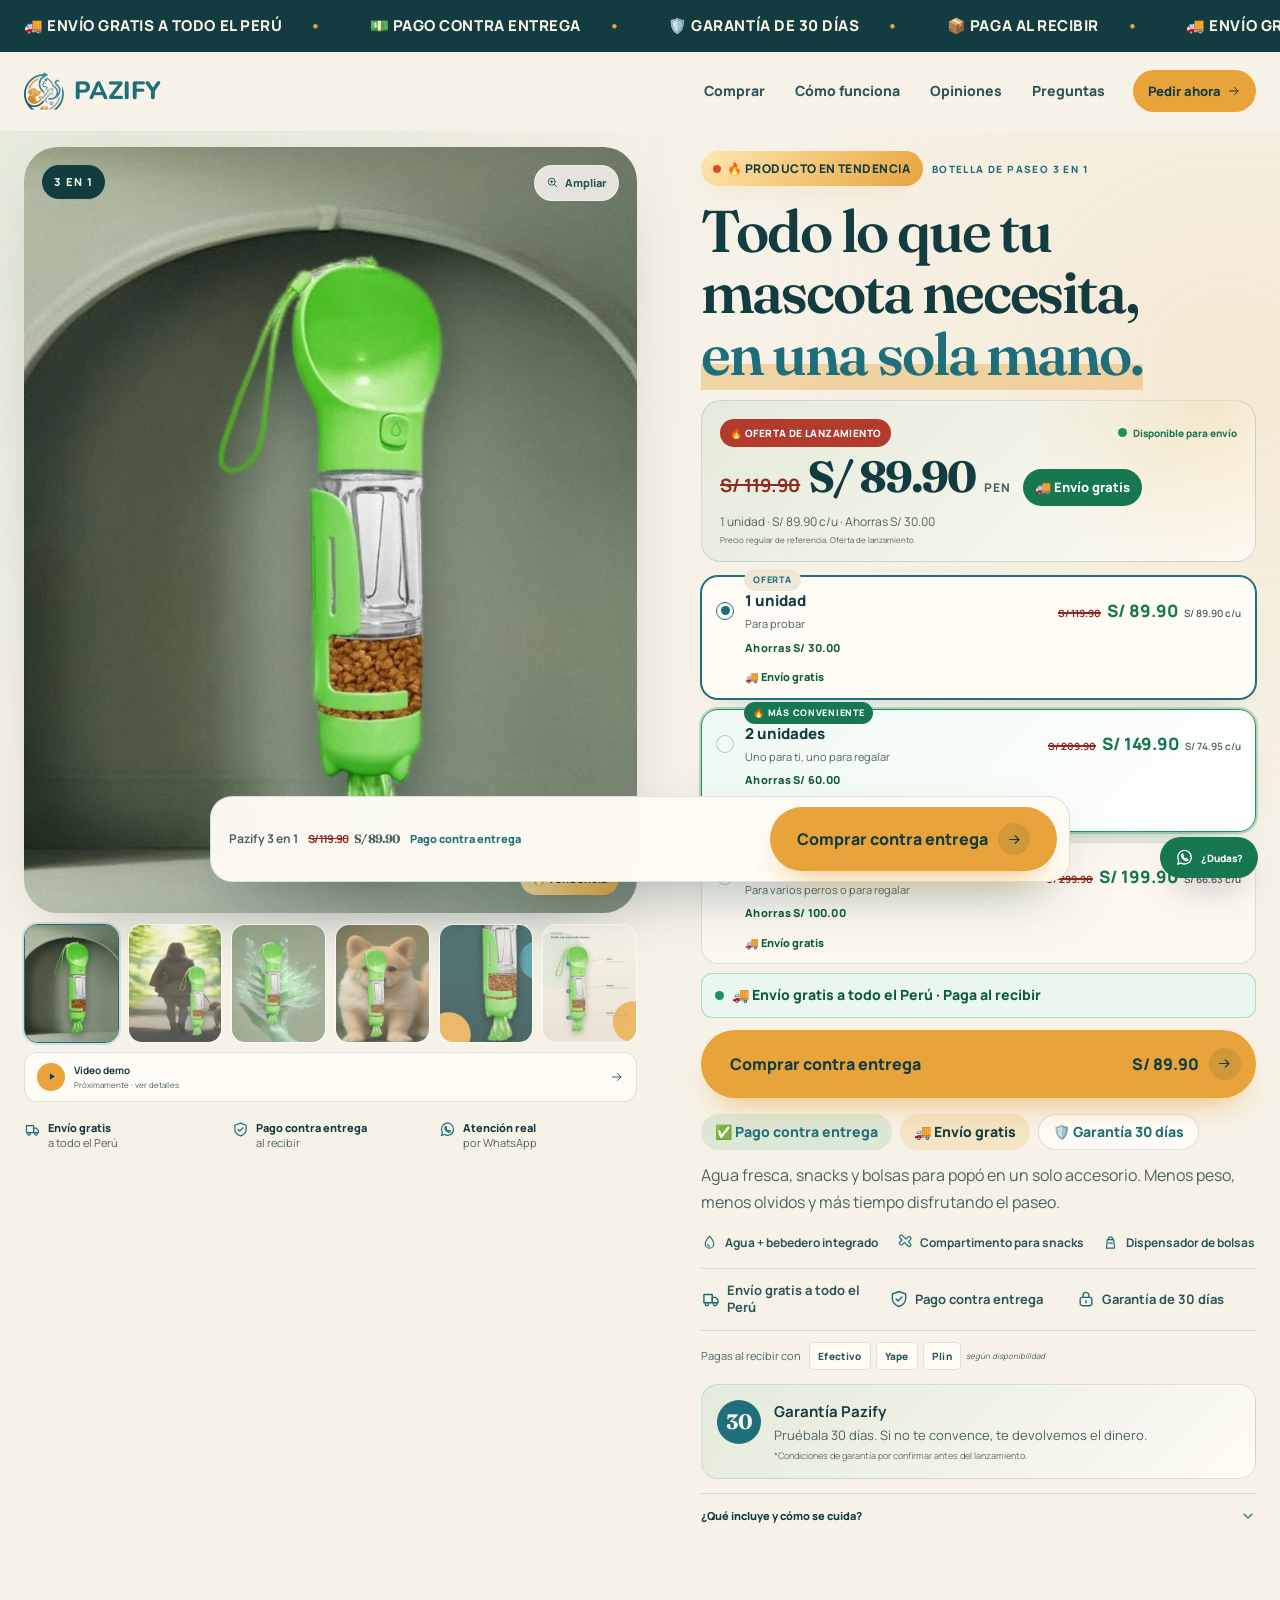
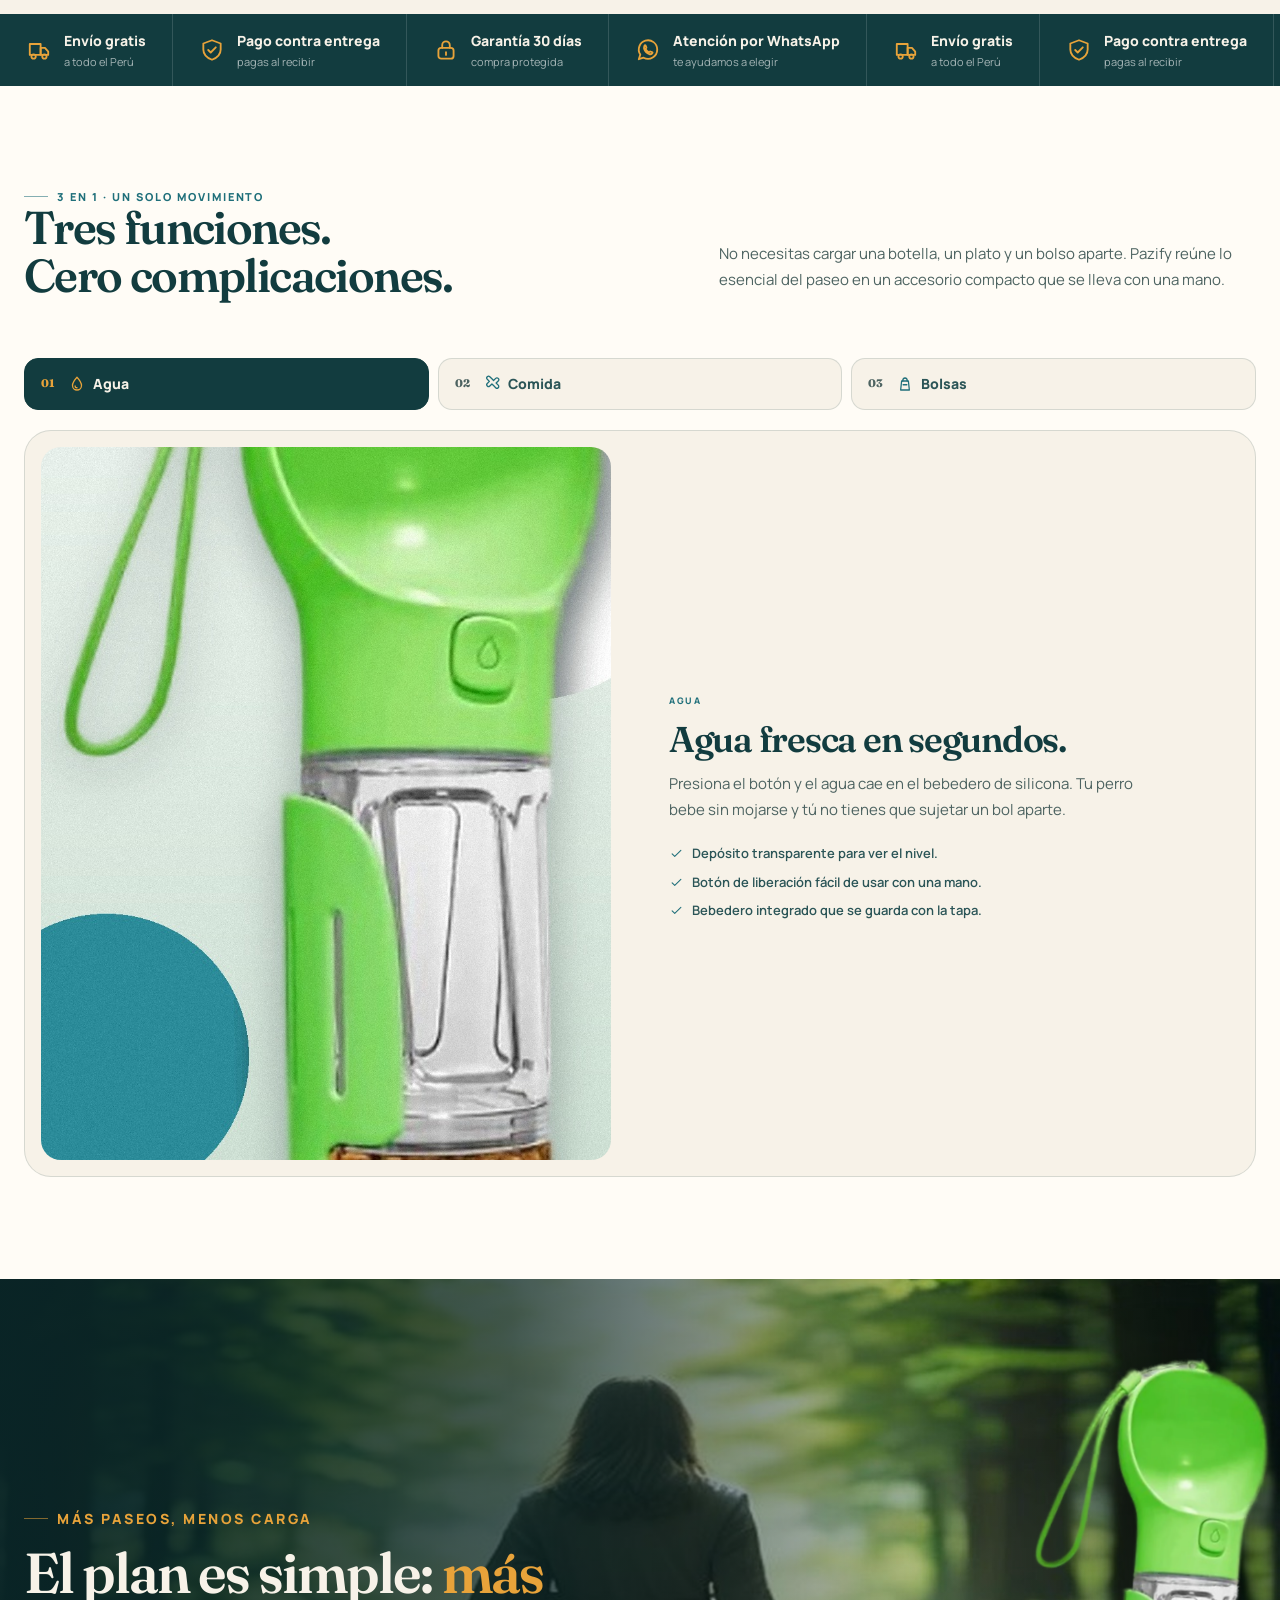
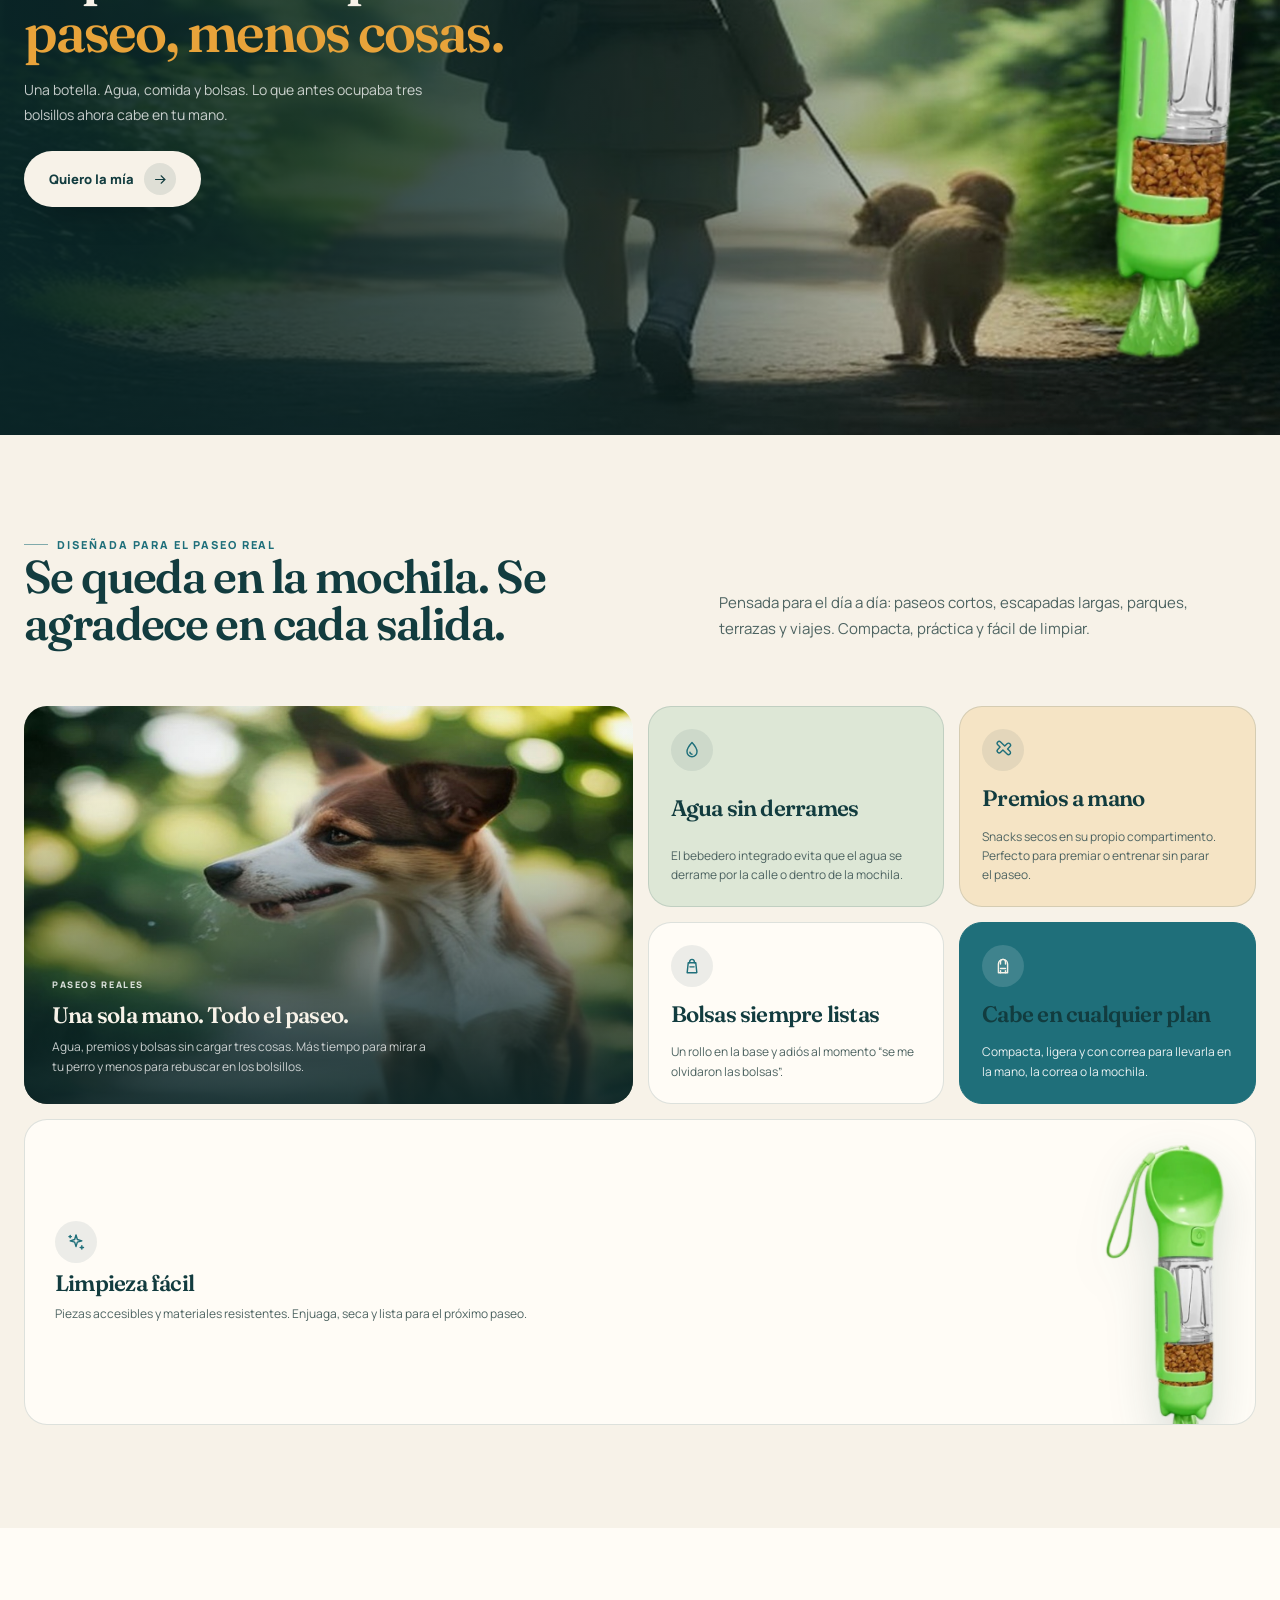
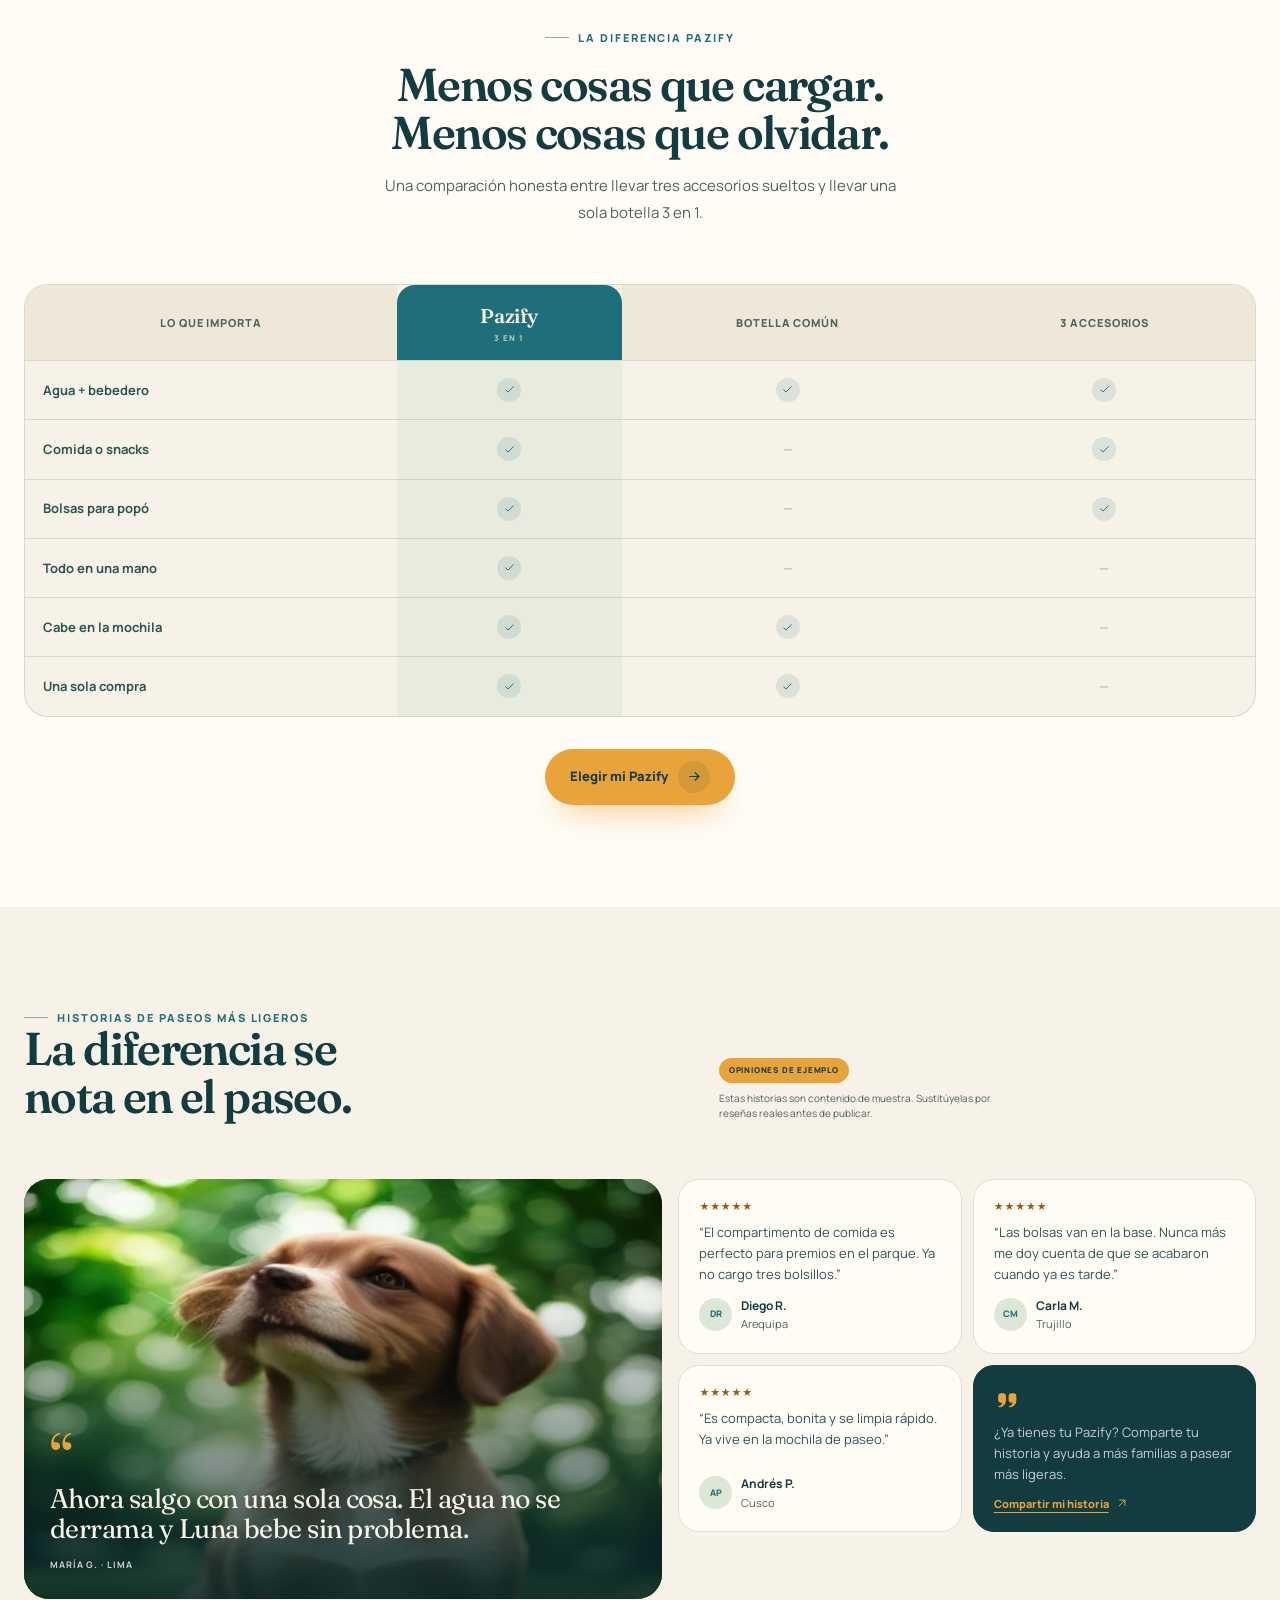
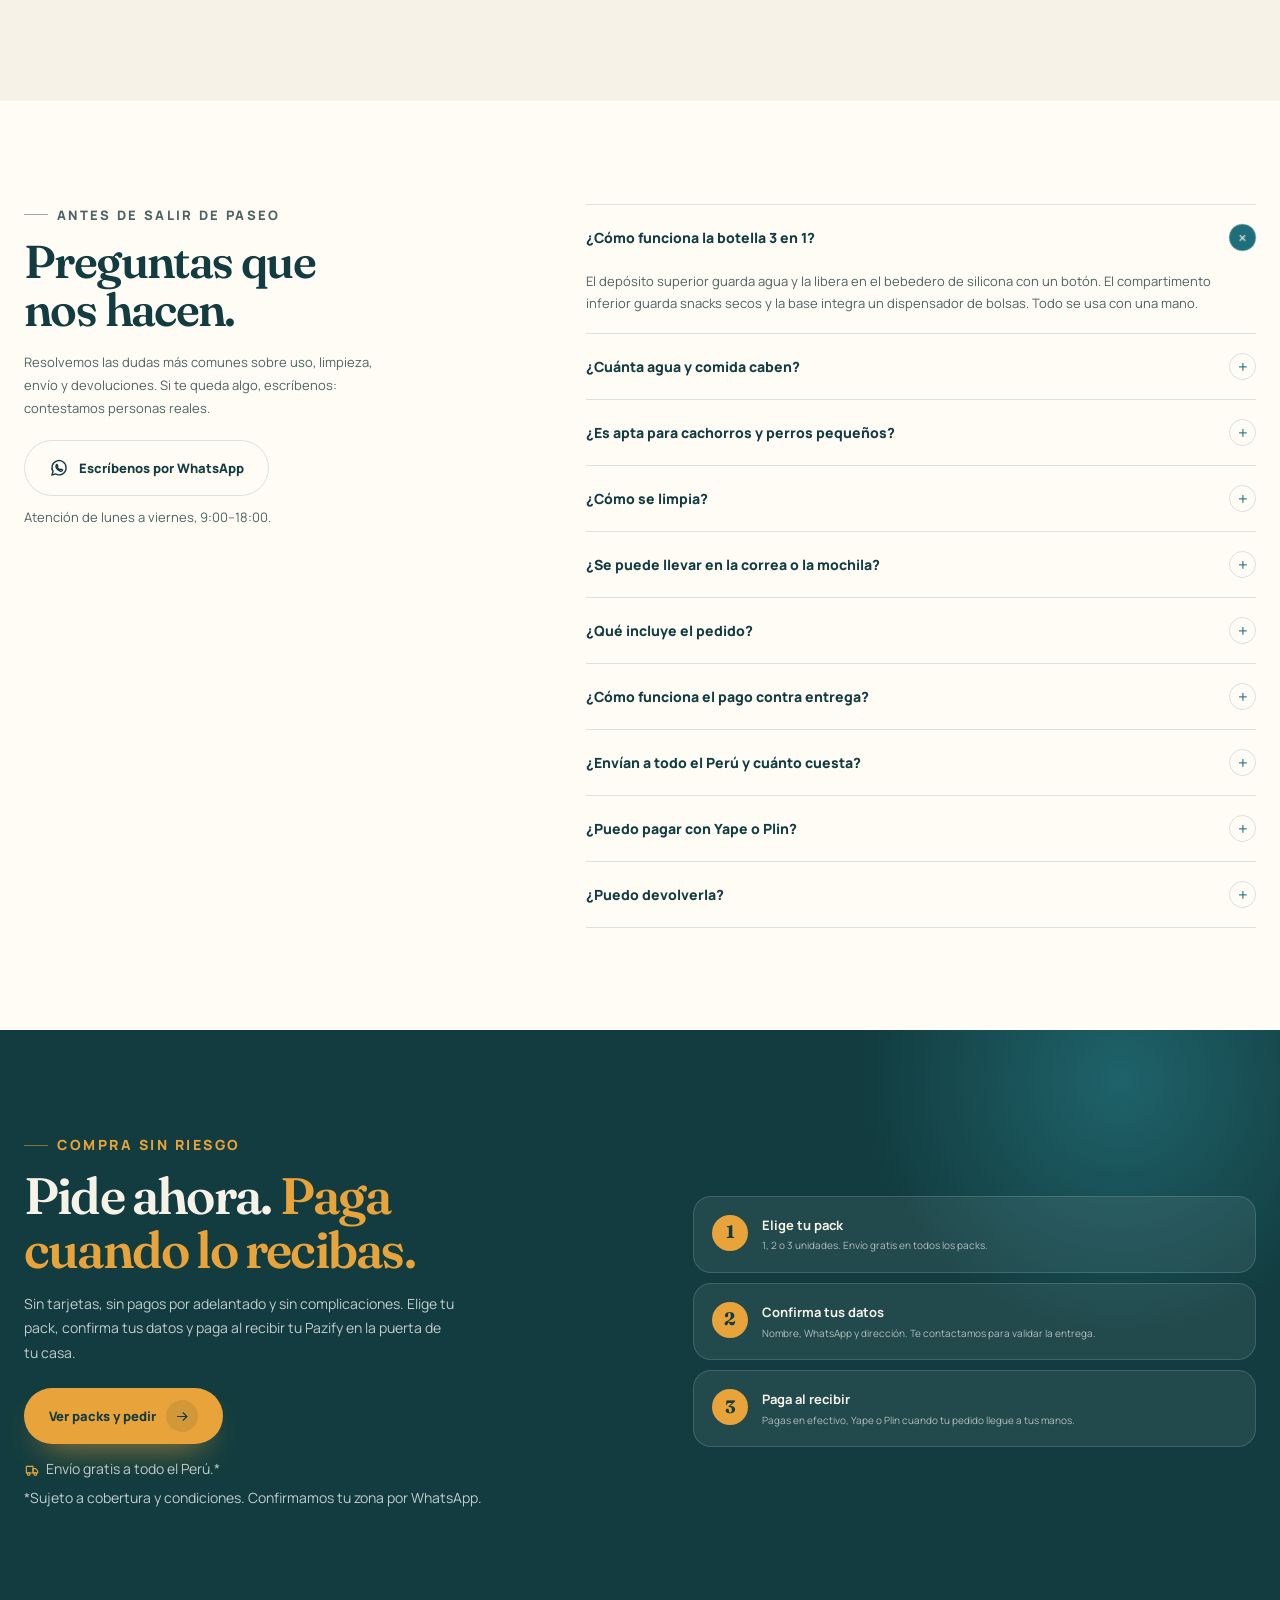
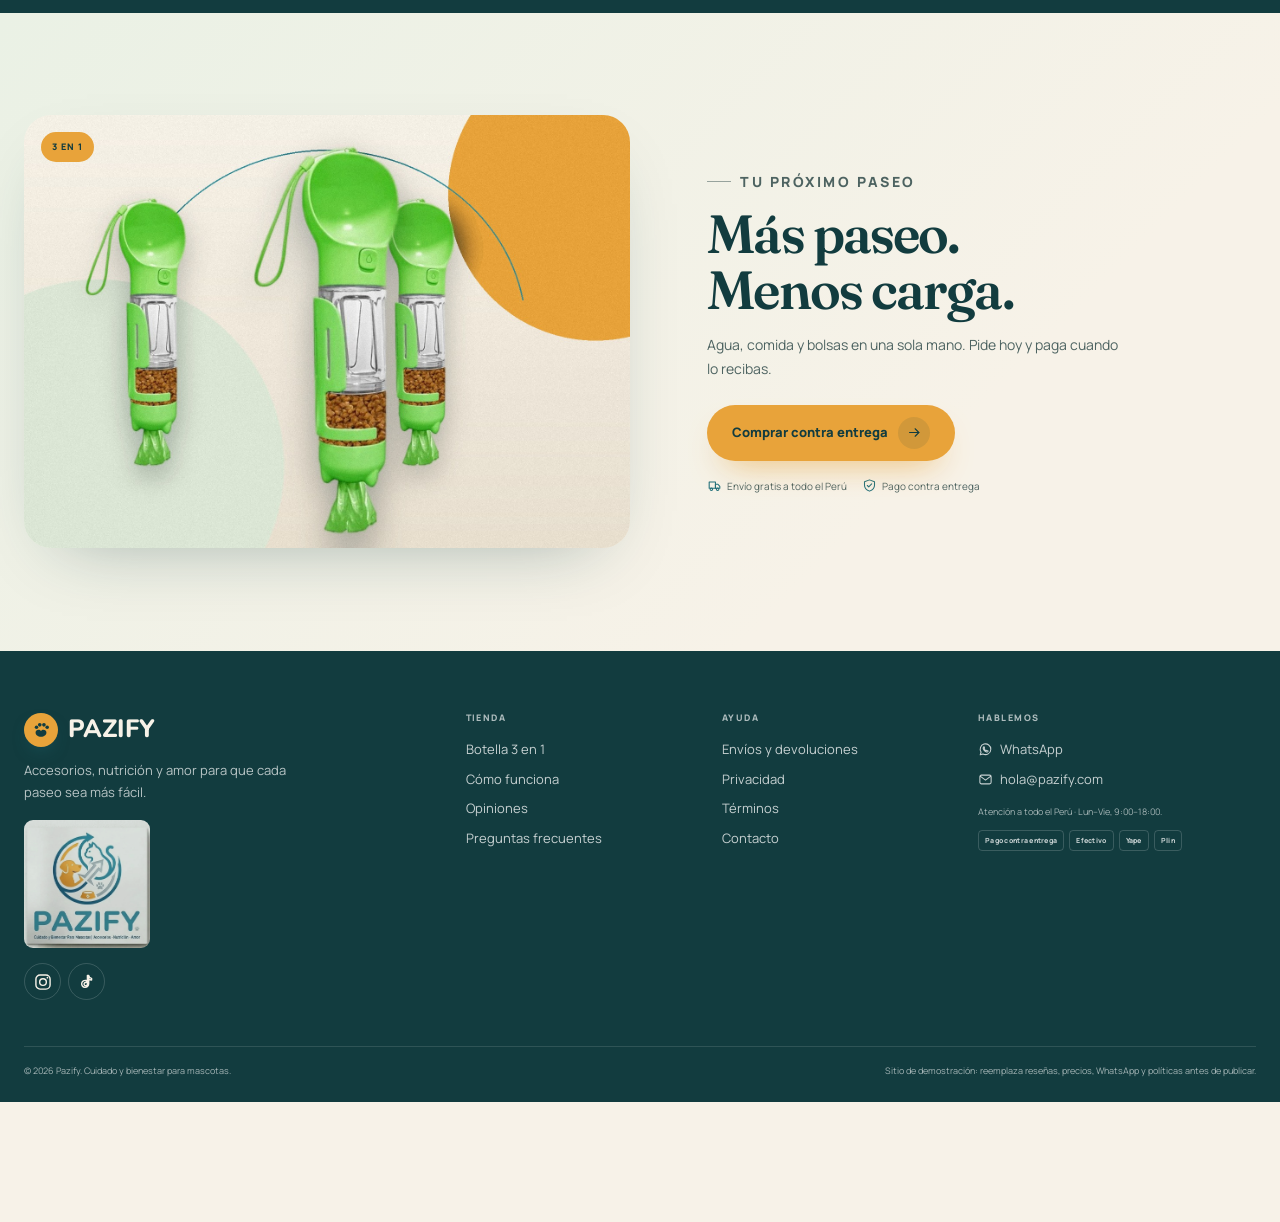
==== index.html @ 1388b29e "Pazify: ofertas, packs animados, selects de ubicación y CTA fijo" ====
<!DOCTYPE html>
<html lang="es">
<head>
  <meta charset="UTF-8">
  <meta name="viewport" content="width=device-width, initial-scale=1.0">
  <meta name="theme-color" content="#123C3F">
  <title>Pazify | Botella 3 en 1 para perros — Pago contra entrega en Perú</title>
  <meta name="description" content="Agua, comida y bolsas para popó en una sola botella. Pide en Perú y paga contra entrega. Envío gratis a todo el Perú.">
  <meta name="robots" content="noindex,nofollow">
  <link rel="canonical" href="https://sistemaaurora.github.io/pazify-demo/">

  <meta property="og:type" content="website">
  <meta property="og:locale" content="es_PE">
  <meta property="og:site_name" content="Pazify">
  <meta property="og:title" content="Pazify | Botella 3 en 1 para perros — Pago contra entrega en Perú">
  <meta property="og:description" content="Agua fresca, snacks y bolsas para popó en un solo accesorio. Pago contra entrega y envío gratis a todo el Perú.">
  <meta property="og:url" content="https://sistemaaurora.github.io/pazify-demo/">
  <meta property="og:image" content="https://sistemaaurora.github.io/pazify-demo/assets/img/og-pazify.jpg">
  <meta property="og:image:width" content="1200">
  <meta property="og:image:height" content="630">
  <meta property="og:image:alt" content="Botella Pazify 3 en 1 y el mensaje: todo lo que tu perro necesita, en una sola mano.">
  <meta name="twitter:card" content="summary_large_image">
  <meta name="twitter:title" content="Pazify | Botella 3 en 1 para perros — Pago contra entrega en Perú">
  <meta name="twitter:description" content="Agua, comida y bolsas para popó en una sola botella. Pago contra entrega en todo el Perú.">
  <meta name="twitter:image" content="https://sistemaaurora.github.io/pazify-demo/assets/img/og-pazify.jpg">
  <meta name="twitter:image:alt" content="Botella Pazify 3 en 1 y el mensaje: todo lo que tu perro necesita, en una sola mano.">

  <link rel="icon" href="assets/img/favicon.svg" type="image/svg+xml">
  <link rel="manifest" href="site.webmanifest">
  <link rel="preconnect" href="https://fonts.googleapis.com">
  <link rel="preconnect" href="https://fonts.gstatic.com" crossorigin>
  <link href="https://fonts.googleapis.com/css2?family=Fraunces:opsz,wght@9..144,500;9..144,600;9..144,700&family=Manrope:wght@400;500;600;700;800&family=Nunito:wght@800&display=swap" rel="stylesheet">
  <link rel="stylesheet" href="styles.css">
  <script>document.documentElement.classList.add('js');</script>

  <script type="application/ld+json">
  {
    "@context": "https://schema.org",
    "@type": "Product",
    "name": "Pazify Botella de Paseo 3 en 1",
    "description": "Botella para paseos con perro que integra depósito de agua con bebedero, compartimento para snacks y dispensador de bolsas para popó.",
    "brand": {"@type": "Brand", "name": "Pazify"},
    "image": ["https://sistemaaurora.github.io/pazify-demo/assets/img/product-hero.jpg", "https://sistemaaurora.github.io/pazify-demo/assets/img/product-bundle.jpg"],
    "sku": "PAZ-3IN1-GREEN",
    "offers": {
      "@type": "AggregateOffer",
      "priceCurrency": "PEN",
      "lowPrice": "89.90",
      "highPrice": "199.90",
      "offerCount": "3",
      "availability": "https://schema.org/InStock",
      "url": "https://sistemaaurora.github.io/pazify-demo/#comprar"
    }
  }
  </script>
  <script type="application/ld+json">
  {
    "@context": "https://schema.org",
    "@type": "FAQPage",
    "mainEntity": [
      {"@type":"Question","name":"¿Cómo funciona la botella 3 en 1?","acceptedAnswer":{"@type":"Answer","text":"El depósito superior guarda agua y la libera en el bebedero de silicona con un botón. El compartimento inferior guarda snacks secos y la base integra un dispensador de bolsas."}},
      {"@type":"Question","name":"¿Cuánta agua y comida caben?","acceptedAnswer":{"@type":"Answer","text":"Tiene capacidad compacta; las medidas exactas están pendientes de confirmación con el proveedor. Escríbenos antes de comprar."}},
      {"@type":"Question","name":"¿Es apta para cachorros y perros pequeños?","acceptedAnswer":{"@type":"Answer","text":"Sí, está pensada para perros de paseo. Supervisa siempre a tu perro mientras bebe o come y elige un tamaño adecuado para él."}},
      {"@type":"Question","name":"¿Cómo se limpia?","acceptedAnswer":{"@type":"Answer","text":"Lava a mano con agua tibia y jabón suave antes y después de cada uso. Enjuaga bien y deja secar al aire todas las piezas."}},
      {"@type":"Question","name":"¿Pago contra entrega?","acceptedAnswer":{"@type":"Answer","text":"Sí. Pides sin pagar y pagas cuando recibes tu Pazify. Coordinamos la entrega por WhatsApp y el envío es gratis a todo el Perú."}},
      {"@type":"Question","name":"¿Puedo devolverla?","acceptedAnswer":{"@type":"Answer","text":"Tienes 30 días desde la entrega para solicitar una devolución si el producto no ha sido usado y conserva su empaque."}}
    ]
  }
  </script>
</head>
<body id="top">
  <a class="skip-link" href="#main">Saltar al contenido</a>

  <svg class="svg-sprite" aria-hidden="true" focusable="false">
    <symbol id="i-paw" viewBox="0 0 24 24">
      <path d="M12 20c-3.8 0-6.5-2.2-6.5-5.1 0-2 1.6-3.3 3.5-3.3 1.3 0 2.3.6 3 1.6.7-1 1.7-1.6 3-1.6 1.9 0 3.5 1.3 3.5 3.3 0 2.9-2.7 5.1-6.5 5.1Z" fill="currentColor"/>
      <circle cx="6.6" cy="8.7" r="2.1" fill="currentColor"/><circle cx="10.5" cy="5.8" r="2.2" fill="currentColor"/>
      <circle cx="15.5" cy="5.8" r="2.2" fill="currentColor"/><circle cx="19.4" cy="8.7" r="2.1" fill="currentColor"/>
    </symbol>
    <symbol id="i-arrow-right" viewBox="0 0 24 24"><path d="M4 12h15"/><path d="m13 6 6 6-6 6"/></symbol>
    <symbol id="i-arrow-down" viewBox="0 0 24 24"><path d="M12 4v15"/><path d="m6 13 6 6 6-6"/></symbol>
    <symbol id="i-arrow-up-right" viewBox="0 0 24 24"><path d="M7 17 17 7"/><path d="M8 7h9v9"/></symbol>
    <symbol id="i-cart" viewBox="0 0 24 24"><path d="M5.5 8h13l-1 12h-11l-1-12Z"/><path d="M9 8V6a3 3 0 0 1 6 0v2"/></symbol>
    <symbol id="i-menu" viewBox="0 0 24 24"><path d="M4 7h16M4 12h16M4 17h16"/></symbol>
    <symbol id="i-close" viewBox="0 0 24 24"><path d="m6 6 12 12M18 6 6 18"/></symbol>
    <symbol id="i-check" viewBox="0 0 24 24"><path d="m5 12.5 4.2 4.2L19 7"/></symbol>
    <symbol id="i-star" viewBox="0 0 24 24"><path d="m12 3 2.7 5.6 6.1.9-4.4 4.3 1 6.1-5.4-2.9-5.4 2.9 1-6.1-4.4-4.3 6.1-.9L12 3Z" fill="currentColor"/></symbol>
    <symbol id="i-droplet" viewBox="0 0 24 24"><path d="M12 3s6 6.5 6 11a6 6 0 0 1-12 0c0-4.5 6-11 6-11Z"/><path d="M9.5 14.5a2.5 2.5 0 0 0 2.5 2.5"/></symbol>
    <symbol id="i-bone" viewBox="0 0 24 24"><path d="M8.5 8.5 5.7 5.7a2.4 2.4 0 0 1 3.4-3.4l2.8 2.8 2.2 2.2 2.8-2.8a2.4 2.4 0 0 1 3.4 3.4l-2.8 2.8 2.8 2.8a2.4 2.4 0 0 1-3.4 3.4l-2.8-2.8-2.2-2.2-2.8 2.8a2.4 2.4 0 0 1-3.4-3.4l2.8-2.8Z"/></symbol>
    <symbol id="i-bag" viewBox="0 0 24 24"><path d="M7.5 8h9l1.3 12H6.2L7.5 8Z"/><path d="M9 8c0-2.2 1.3-4 3-4s3 1.8 3 4"/><path d="M9.5 13h5"/></symbol>
    <symbol id="i-backpack" viewBox="0 0 24 24"><path d="M6.5 9.5A5.5 5.5 0 0 1 12 4a5.5 5.5 0 0 1 5.5 5.5V20h-11V9.5Z"/><path d="M9 9.5V7a3 3 0 0 1 6 0v2.5"/><path d="M9 15h6"/><path d="M9 20v-2.5M15 20v-2.5"/></symbol>
    <symbol id="i-sparkle" viewBox="0 0 24 24"><path d="M12 3.5 13.6 9l5.4 1.6-5.4 1.6L12 17.5l-1.6-5.3L5 10.6 10.4 9 12 3.5Z"/><path d="M19 16.5v4M17 18.5h4M5 4v3M3.5 5.5h3"/></symbol>
    <symbol id="i-truck" viewBox="0 0 24 24"><path d="M3.5 6.5h10v10h-10v-10Z"/><path d="M13.5 10h4l3 3.5v3h-7V10Z"/><circle cx="7" cy="18" r="2"/><circle cx="17" cy="18" r="2"/></symbol>
    <symbol id="i-shield" viewBox="0 0 24 24"><path d="M12 3 20 6v5.5c0 4.6-3.3 7.7-8 9.5-4.7-1.8-8-4.9-8-9.5V6l8-3Z"/><path d="m8.5 12 2.3 2.3 4.7-4.8"/></symbol>
    <symbol id="i-lock" viewBox="0 0 24 24"><rect x="5" y="10" width="14" height="10" rx="2.5"/><path d="M8.5 10V7.5a3.5 3.5 0 0 1 7 0V10"/><path d="M12 14v2.5"/></symbol>
    <symbol id="i-whatsapp" viewBox="0 0 24 24"><path d="M20.5 11.6a8.5 8.5 0 0 1-12.6 7.5L3.5 20.5l1.4-4.3A8.5 8.5 0 1 1 20.5 11.6Z"/><path d="M8.7 8.2c.3-.6.7-.6 1-.5l.8 1.8c.1.3 0 .5-.2.7l-.6.7c.7 1.4 1.8 2.5 3.2 3.2l.7-.6c.2-.2.5-.2.7-.1l1.8.8c.2.2.2.6-.4 1.1-.7.6-1.6.8-2.4.5-2.1-.7-4.2-2.8-4.9-4.9-.2-.9 0-1.7.3-2.7Z"/></symbol>
    <symbol id="i-instagram" viewBox="0 0 24 24"><rect x="3.5" y="3.5" width="17" height="17" rx="5"/><circle cx="12" cy="12" r="4"/><circle cx="17.3" cy="6.8" r="1" fill="currentColor" stroke="none"/></symbol>
    <symbol id="i-tiktok" viewBox="0 0 24 24"><path d="M14 4v10.2a4.2 4.2 0 1 1-3-4v2.4a2 2 0 1 0 1.5 1.9V4h1.5c.4 2 1.7 3.3 3.5 3.6v2.1c-1.5 0-2.8-.5-3.5-1.2"/></symbol>
    <symbol id="i-plus" viewBox="0 0 24 24"><path d="M12 5v14M5 12h14"/></symbol>
    <symbol id="i-minus" viewBox="0 0 24 24"><path d="M5 12h14"/></symbol>
    <symbol id="i-chevron-down" viewBox="0 0 24 24"><path d="m6 9 6 6 6-6"/></symbol>
    <symbol id="i-heart" viewBox="0 0 24 24"><path d="M20.5 8.8c0 5-8.5 10-8.5 10s-8.5-5-8.5-10A4.3 4.3 0 0 1 12 6.6a4.3 4.3 0 0 1 8.5 2.2Z"/></symbol>
    <symbol id="i-leaf" viewBox="0 0 24 24"><path d="M20 4C11 4 5 8.5 5 15c0 2.8 2.2 5 5 5 6.5 0 10-6 10-16Z"/><path d="M4 21c3-5.5 7-8.5 12-10.5"/></symbol>
    <symbol id="i-play" viewBox="0 0 24 24"><path d="m9 6 9 6-9 6V6Z" fill="currentColor" stroke="none"/></symbol>
    <symbol id="i-zoom" viewBox="0 0 24 24"><circle cx="10.5" cy="10.5" r="6.5"/><path d="m15.5 15.5 4.5 4.5M8 10.5h5M10.5 8v5"/></symbol>
    <symbol id="i-copy" viewBox="0 0 24 24"><rect x="8" y="8" width="11" height="11" rx="2"/><path d="M16 8V6a2 2 0 0 0-2-2H6a2 2 0 0 0-2 2v8a2 2 0 0 0 2 2h2"/></symbol>
    <symbol id="i-trash" viewBox="0 0 24 24"><path d="M4 7h16M9 7V5h6v2M6.5 7l1 13h9l1-13M10 11v5M14 11v5"/></symbol>
    <symbol id="i-quote" viewBox="0 0 24 24"><path d="M9.5 7H6.8A2.8 2.8 0 0 0 4 9.8v3.4A2.8 2.8 0 0 0 6.8 16h1.1A3.6 3.6 0 0 1 4.5 19v1.5c4.2 0 7-2.8 7-7V9.8A2.8 2.8 0 0 0 9.5 7Z" fill="currentColor" stroke="none"/><path d="M19.5 7h-2.7A2.8 2.8 0 0 0 14 9.8v3.4a2.8 2.8 0 0 0 2.8 2.8h1.1a3.6 3.6 0 0 1-3.4 3v1.5c4.2 0 7-2.8 7-7V9.8A2.8 2.8 0 0 0 19.5 7Z" fill="currentColor" stroke="none"/></symbol>
    <symbol id="i-mail" viewBox="0 0 24 24"><rect x="3" y="5" width="18" height="14" rx="2.5"/><path d="m4 7 8 6 8-6"/></symbol>
    <symbol id="i-phone" viewBox="0 0 24 24"><path d="M7 3.5h3l1.2 4-2 1.5a12 12 0 0 0 5.8 5.8l1.5-2 4 1.2v3a2 2 0 0 1-2.2 2A17.5 17.5 0 0 1 5 5.7 2 2 0 0 1 7 3.5Z"/></symbol>
  </svg>

  <div class="announcement" role="region" aria-label="Envío gratis, pago contra entrega y garantía">
    <span class="sr-only">Envío gratis a todo el Perú. Pago contra entrega. Garantía de 30 días. Paga al recibir.</span>
    <div class="announcement-marquee" aria-hidden="true">
      <div class="announcement-track">
        <span>🚚 Envío gratis a todo el Perú</span>
        <span>💵 Pago contra entrega</span>
        <span>🛡️ Garantía de 30 días</span>
        <span>📦 Paga al recibir</span>
        <span>🚚 Envío gratis a todo el Perú</span>
        <span>💵 Pago contra entrega</span>
        <span>🛡️ Garantía de 30 días</span>
        <span>📦 Paga al recibir</span>
      </div>
    </div>
  </div>

  <header class="site-header" data-header>
    <div class="container header-inner">
      <a class="brand" href="#comprar" aria-label="Pazify, ir a comprar">
        <span class="brand-mark brand-mark--icon" aria-hidden="true"><img src="assets/img/logo-icon.png" alt="" width="38" height="38"></span>
        <span class="brand-word">PAZIFY</span>
      </a>

      <nav class="primary-nav" id="primary-nav" aria-label="Navegación principal">
        <a href="#comprar">Comprar</a>
        <a href="#como-funciona">Cómo funciona</a>
        <a href="#opiniones">Opiniones</a>
        <a href="#faq">Preguntas</a>
      </nav>

      <div class="header-actions">
        <a class="header-order" href="#comprar">Pedir ahora <svg class="icon"><use href="#i-arrow-right"/></svg></a>
        <button class="menu-button" type="button" data-menu-toggle aria-expanded="false" aria-controls="primary-nav">
          <span class="sr-only">Abrir menú</span>
          <svg class="icon menu-icon-open"><use href="#i-menu"/></svg>
          <svg class="icon menu-icon-close"><use href="#i-close"/></svg>
        </button>
      </div>
    </div>
  </header>

  <main id="main">
    <section class="pdp" id="comprar">
      <div class="container">
        <div class="pdp-grid">
          <div class="gallery" data-gallery>
            <div class="gallery-main">
              <button class="gallery-open" type="button" data-lightbox-open aria-label="Ampliar imagen del producto">
                <img data-gallery-main src="assets/img/gallery-hero-pro-800.jpg" srcset="assets/img/gallery-hero-pro-800.jpg 800w, assets/img/gallery-hero-pro.jpg 1200w" sizes="(max-width: 980px) calc(100vw - 36px), 560px" alt="Botella Pazify 3 en 1 en una escena de estudio premium" width="1200" height="1500" fetchpriority="high">
              </button>
              <span class="gallery-badge">3 EN 1</span>
              <span class="gallery-trend">🔥 Tendencia</span>
              <span class="gallery-hint"><svg class="icon"><use href="#i-zoom"/></svg> Ampliar</span>
            </div>

            <div class="gallery-thumbs" data-gallery-thumbs role="tablist" aria-label="Galería del producto">
              <button class="thumb is-active" type="button" role="tab" aria-selected="true" data-src="assets/img/gallery-hero-pro-800.jpg" data-alt="Botella Pazify 3 en 1 en una escena de estudio premium" aria-label="Botella Pazify 3 en 1 en una escena de estudio premium">
                <img src="assets/img/thumbs/gallery-hero-pro.jpg" alt="" width="160" height="200" loading="lazy" decoding="async">
              </button>
              <button class="thumb" type="button" role="tab" aria-selected="false" data-src="assets/img/gallery-lifestyle-pro.jpg" data-alt="Pazify en un paseo real con un perro" aria-label="Pazify en un paseo real con un perro">
                <img src="assets/img/thumbs/gallery-lifestyle-pro.jpg" alt="" width="160" height="200" loading="lazy" decoding="async">
              </button>
              <button class="thumb" type="button" role="tab" aria-selected="false" data-src="assets/img/gallery-water-pro.jpg" data-alt="Demostración del dispensador de agua de Pazify" aria-label="Demostración del dispensador de agua de Pazify">
                <img src="assets/img/thumbs/gallery-water-pro.jpg" alt="" width="160" height="200" loading="lazy" decoding="async">
              </button>
              <button class="thumb" type="button" role="tab" aria-selected="false" data-src="assets/img/gallery-food-pro.jpg" data-alt="Demostración del compartimento de snacks de Pazify" aria-label="Demostración del compartimento de snacks de Pazify">
                <img src="assets/img/thumbs/gallery-food-pro.jpg" alt="" width="160" height="200" loading="lazy" decoding="async">
              </button>
              <button class="thumb" type="button" role="tab" aria-selected="false" data-src="assets/img/gallery-bags-pro.jpg" data-alt="Demostración del dispensador de bolsas de Pazify" aria-label="Demostración del dispensador de bolsas de Pazify">
                <img src="assets/img/thumbs/gallery-bags-pro.jpg" alt="" width="160" height="200" loading="lazy" decoding="async">
              </button>
              <button class="thumb" type="button" role="tab" aria-selected="false" data-src="assets/img/gallery-components-pro.jpg" data-alt="Componentes y funciones de la botella Pazify 3 en 1" aria-label="Componentes y funciones de la botella Pazify 3 en 1">
                <img src="assets/img/thumbs/gallery-components-pro.jpg" alt="" width="160" height="200" loading="lazy" decoding="async">
              </button>
            </div>

            <button class="video-thumb" type="button" data-video-open>
              <span class="play-dot"><svg class="icon"><use href="#i-play"/></svg></span>
              <span><strong>Video demo</strong><small>Próximamente · ver detalles</small></span>
              <svg class="icon"><use href="#i-arrow-right"/></svg>
            </button>

            <div class="gallery-proof" aria-label="Ventajas de compra">
              <div class="proof-item"><svg class="icon"><use href="#i-truck"/></svg><span><strong>Envío gratis</strong> a todo el Perú</span></div>
              <div class="proof-item"><svg class="icon"><use href="#i-shield"/></svg><span><strong>Pago contra entrega</strong> al recibir</span></div>
              <div class="proof-item"><svg class="icon"><use href="#i-whatsapp"/></svg><span><strong>Atención real</strong> por WhatsApp</span></div>
            </div>
          </div>

          <div class="buybox">
            <div class="buybox-eyebrow"><span class="trend-badge"><span class="trend-dot"></span>🔥 Producto en tendencia</span><span>Botella de paseo 3 en 1</span></div>
            <h1>Todo lo que tu mascota necesita, <em>en una sola mano.</em></h1>

            <div class="offer offer-hero">
              <div class="offer-label">
                <span class="offer-fire">🔥 Oferta de lanzamiento</span>
                <span class="offer-stock"><span class="pulse-dot"></span> Disponible para envío</span>
              </div>
              <div class="price-line">
                <span class="price-old" data-price-old>S/ 119.90</span>
                <span class="price" data-price>S/ 89.90</span>
                <span class="price-currency">PEN</span>
                <span class="price-badge free-ship-badge" data-price-badge>🚚 Envío gratis</span>
              </div>
              <p class="price-note" data-price-note>1 unidad · S/ 89.90 c/u · Ahorras S/ 30.00</p>
              <p class="price-legal">Precio regular de referencia. Oferta de lanzamiento.</p>
            </div>

            <form class="bundle-form bundle-form-hero" data-bundle-form>
              <fieldset>
                <legend class="sr-only">Elige tu pack</legend>
                <label class="bundle-option">
                  <input type="radio" name="bundle" value="1" checked>
                  <span class="bundle-card">
                    <span class="bundle-flag bundle-flag-neutral">Oferta</span>
                    <span class="bundle-radio" aria-hidden="true"></span>
                    <span class="bundle-info"><strong>1 unidad</strong><span>Para probar</span></span>
                    <span class="bundle-price"><span class="price-old">S/ 119.90</span> <strong class="bundle-current">S/ 89.90</strong> <small>S/ 89.90 c/u</small></span>
                    <span class="bundle-save">Ahorras S/ 30.00</span>
                    <span class="bundle-ship">🚚 Envío gratis</span>
                  </span>
                </label>
                <label class="bundle-option bundle-option-featured">
                  <input type="radio" name="bundle" value="2">
                  <span class="bundle-card">
                    <span class="bundle-flag bundle-flag-green">🔥 Más conveniente</span>
                    <span class="bundle-radio" aria-hidden="true"></span>
                    <span class="bundle-info"><strong>2 unidades</strong><span>Uno para ti, uno para regalar</span></span>
                    <span class="bundle-price"><span class="price-old">S/ 209.90</span> <strong class="bundle-current">S/ 149.90</strong> <small>S/ 74.95 c/u</small></span>
                    <span class="bundle-save">Ahorras S/ 60.00</span>
                    <span class="bundle-ship">🚚 Envío gratis</span>
                  </span>
                </label>
                <label class="bundle-option">
                  <input type="radio" name="bundle" value="3">
                  <span class="bundle-card">
                    <span class="bundle-flag bundle-flag-amber">Mejor precio/unidad</span>
                    <span class="bundle-radio" aria-hidden="true"></span>
                    <span class="bundle-info"><strong>3 unidades</strong><span>Para varios perros o para regalar</span></span>
                    <span class="bundle-price"><span class="price-old">S/ 299.90</span> <strong class="bundle-current">S/ 199.90</strong> <small>S/ 66.63 c/u</small></span>
                    <span class="bundle-save">Ahorras S/ 100.00</span>
                    <span class="bundle-ship">🚚 Envío gratis</span>
                  </span>
                </label>
              </fieldset>
            </form>

            <p class="shipping-nudge shipping-nudge-green" data-shipping-nudge><span class="pulse-dot"></span> 🚚 Envío gratis a todo el Perú · Paga al recibir</p>

            <div class="buy-actions">
              <button class="btn btn-primary btn-add btn-cta" type="button" data-open-order>
                Comprar contra entrega <span class="btn-price" data-order-price-cta>S/ 89.90</span>
                <span class="btn-icon"><svg class="icon"><use href="#i-arrow-right"/></svg></span>
              </button>
            </div>

            <div class="sales-proof">
              <span class="sales-chip">✅ Pago contra entrega</span>
              <span class="sales-chip">🚚 Envío gratis</span>
              <span class="sales-chip">🛡️ Garantía 30 días</span>
            </div>

            <p class="buybox-sub">Agua fresca, snacks y bolsas para popó en un solo accesorio. Menos peso, menos olvidos y más tiempo disfrutando el paseo.</p>

            <ul class="quick-benefits">
              <li><svg class="icon"><use href="#i-droplet"/></svg> Agua + bebedero integrado</li>
              <li><svg class="icon"><use href="#i-bone"/></svg> Compartimento para snacks</li>
              <li><svg class="icon"><use href="#i-bag"/></svg> Dispensador de bolsas</li>
            </ul>

            <div class="trust-row">
              <div><svg class="icon"><use href="#i-truck"/></svg><span>Envío gratis a todo el Perú</span></div>
              <div><svg class="icon"><use href="#i-shield"/></svg><span>Pago contra entrega</span></div>
              <div><svg class="icon"><use href="#i-lock"/></svg><span>Garantía de 30 días</span></div>
            </div>

            <div class="payment-row">
              <span class="payment-label">Pagas al recibir con</span>
              <span class="payment-chip">Efectivo</span>
              <span class="payment-chip">Yape</span>
              <span class="payment-chip">Plin</span>
              <span class="payment-note">según disponibilidad</span>
            </div>

            <div class="guarantee">
              <span class="guarantee-badge">30</span>
              <div>
                <strong>Garantía Pazify</strong>
                <p>Pruébala 30 días. Si no te convence, te devolvemos el dinero.</p><p class="small-note">*Condiciones de garantía por confirmar antes del lanzamiento.</p>
              </div>
            </div>

            <details class="quick-details">
              <summary>¿Qué incluye y cómo se cuida? <svg class="icon"><use href="#i-chevron-down"/></svg></summary>
              <div>
                <p><strong>Incluye:</strong> botella Pazify 3 en 1. El contenido exacto del pack se confirma al momento del pedido.</p>
                <p><strong>Pago:</strong> contra entrega en todo el Perú. Pagas cuando recibes tu pedido.</p>
                <p><strong>Cuidado:</strong> lava a mano con agua tibia y jabón suave antes y después de cada uso. Seca al aire.</p>
                <p><strong>Seguridad:</strong> supervisa siempre a tu perro mientras bebe o come. No es un juguete.</p>
                <p class="small-note">Capacidad compacta; las medidas exactas están pendientes de confirmación con el proveedor. Escríbenos si necesitas el detalle.</p>
              </div>
            </details>
          </div>
        </div>
      </div>
    </section>

    <section class="trust-strip" aria-label="Ventajas de comprar en Pazify">
      <span class="sr-only">Envío gratis a todo el Perú. Pago contra entrega. Garantía de 30 días. Atención por WhatsApp.</span>
      <div class="trust-marquee" aria-hidden="true">
        <div class="trust-track">
          <div><svg class="icon"><use href="#i-truck"/></svg><span><strong>Envío gratis</strong><small>a todo el Perú</small></span></div>
          <div><svg class="icon"><use href="#i-shield"/></svg><span><strong>Pago contra entrega</strong><small>pagas al recibir</small></span></div>
          <div><svg class="icon"><use href="#i-lock"/></svg><span><strong>Garantía 30 días</strong><small>compra protegida</small></span></div>
          <div><svg class="icon"><use href="#i-whatsapp"/></svg><span><strong>Atención por WhatsApp</strong><small>te ayudamos a elegir</small></span></div>
          <div><svg class="icon"><use href="#i-truck"/></svg><span><strong>Envío gratis</strong><small>a todo el Perú</small></span></div>
          <div><svg class="icon"><use href="#i-shield"/></svg><span><strong>Pago contra entrega</strong><small>pagas al recibir</small></span></div>
          <div><svg class="icon"><use href="#i-lock"/></svg><span><strong>Garantía 30 días</strong><small>compra protegida</small></span></div>
          <div><svg class="icon"><use href="#i-whatsapp"/></svg><span><strong>Atención por WhatsApp</strong><small>te ayudamos a elegir</small></span></div>
        </div>
      </div>
    </section>

    <section class="how section" id="como-funciona">
      <div class="container">
        <div class="section-heading split">
          <div>
            <p class="eyebrow">3 EN 1 · UN SOLO MOVIMIENTO</p>
            <h2>Tres funciones. Cero complicaciones.</h2>
          </div>
          <p class="section-lede">No necesitas cargar una botella, un plato y un bolso aparte. Pazify reúne lo esencial del paseo en un accesorio compacto que se lleva con una mano.</p>
        </div>

        <div class="how-tabs" role="tablist" aria-label="Funciones de Pazify">
          <button class="how-tab is-active" type="button" role="tab" aria-selected="true" aria-controls="panel-water" id="tab-water" data-tab="water">
            <span class="tab-num">01</span><span><svg class="icon"><use href="#i-droplet"/></svg> Agua</span>
          </button>
          <button class="how-tab" type="button" role="tab" aria-selected="false" aria-controls="panel-food" id="tab-food" data-tab="food" tabindex="-1">
            <span class="tab-num">02</span><span><svg class="icon"><use href="#i-bone"/></svg> Comida</span>
          </button>
          <button class="how-tab" type="button" role="tab" aria-selected="false" aria-controls="panel-bags" id="tab-bags" data-tab="bags" tabindex="-1">
            <span class="tab-num">03</span><span><svg class="icon"><use href="#i-bag"/></svg> Bolsas</span>
          </button>
        </div>

        <div class="how-panels">
          <div class="how-panel is-active" id="panel-water" role="tabpanel" aria-labelledby="tab-water" data-panel="water">
            <div class="how-visual"><img src="assets/img/feature-water.jpg" alt="Detalle del bebedero y depósito de agua de la botella Pazify" width="900" height="1100" loading="lazy"></div>
            <div class="how-copy">
              <span class="mini-label">AGUA</span>
              <h3>Agua fresca en segundos.</h3>
              <p>Presiona el botón y el agua cae en el bebedero de silicona. Tu perro bebe sin mojarse y tú no tienes que sujetar un bol aparte.</p>
              <ul class="check-list">
                <li><svg class="icon"><use href="#i-check"/></svg> Depósito transparente para ver el nivel.</li>
                <li><svg class="icon"><use href="#i-check"/></svg> Botón de liberación fácil de usar con una mano.</li>
                <li><svg class="icon"><use href="#i-check"/></svg> Bebedero integrado que se guarda con la tapa.</li>
              </ul>
            </div>
          </div>

          <div class="how-panel" id="panel-food" role="tabpanel" aria-labelledby="tab-food" data-panel="food" hidden>
            <div class="how-visual"><img src="assets/img/feature-food.jpg" alt="Detalle del compartimento de comida de la botella Pazify" width="900" height="1100" loading="lazy"></div>
            <div class="how-copy">
              <span class="mini-label">COMIDA</span>
              <h3>Snacks sin bolsillos llenos.</h3>
              <p>Guarda croquetas o premios secos en el compartimento inferior. Abre la tapa y sirve directamente: ideal para premios, entrenamiento o paseos largos.</p>
              <ul class="check-list">
                <li><svg class="icon"><use href="#i-check"/></svg> Compartimento independiente para snacks secos.</li>
                <li><svg class="icon"><use href="#i-check"/></svg> Apertura fácil para servir sin bols.</li>
                <li><svg class="icon"><use href="#i-check"/></svg> Mantiene los premios a mano en todo momento.</li>
              </ul>
            </div>
          </div>

          <div class="how-panel" id="panel-bags" role="tabpanel" aria-labelledby="tab-bags" data-panel="bags" hidden>
            <div class="how-visual"><img src="assets/img/feature-bags.jpg" alt="Detalle del dispensador de bolsas de la botella Pazify" width="900" height="1100" loading="lazy"></div>
            <div class="how-copy">
              <span class="mini-label">BOLSAS</span>
              <h3>Bolsas siempre a mano.</h3>
              <p>El dispensador de la base guarda un rollo de bolsas. Tira, recoge y sigue con el paseo. Nunca más te pillarás sin bolsa cuando más la necesitas.</p>
              <ul class="check-list">
                <li><svg class="icon"><use href="#i-check"/></svg> Dispensador integrado en la base.</li>
                <li><svg class="icon"><use href="#i-check"/></svg> Incluye un rollo de bolsas de muestra.</li>
                <li><svg class="icon"><use href="#i-check"/></svg> Se recarga en segundos.</li>
              </ul>
            </div>
          </div>
        </div>
      </div>
    </section>

    <section class="lifestyle" aria-label="Pazify en el paseo">
      <div class="lifestyle-media">
        <img src="assets/generated/lifestyle-walk-wide.jpg" alt="Perro paseando por un sendero soleado junto a su persona" width="1600" height="1000" loading="lazy">
      </div>
      <div class="lifestyle-overlay" aria-hidden="true"></div>
      <div class="container lifestyle-inner">
        <div class="lifestyle-copy">
          <p class="eyebrow light">MÁS PASEOS, MENOS CARGA</p>
          <h2>El plan es simple: <em>más paseo, menos cosas.</em></h2>
          <p>Una botella. Agua, comida y bolsas. Lo que antes ocupaba tres bolsillos ahora cabe en tu mano.</p>
          <a class="btn btn-light" href="#comprar">Quiero la mía <span class="btn-icon"><svg class="icon"><use href="#i-arrow-right"/></svg></span></a>
        </div>
        <img class="lifestyle-product" src="assets/img/product-cutout.webp" alt="" width="548" height="1436" loading="lazy" aria-hidden="true">
      </div>
    </section>

    <section class="bento-section section">
      <div class="container">
        <div class="section-heading split">
          <div>
            <p class="eyebrow">DISEÑADA PARA EL PASEo REAL</p>
            <h2>Se queda en la mochila. Se agradece en cada salida.</h2>
          </div>
          <p class="section-lede">Pensada para el día a día: paseos cortos, escapadas largas, parques, terrazas y viajes. Compacta, práctica y fácil de limpiar.</p>
        </div>

        <div class="bento-grid">
          <article class="bento-card bento-large">
            <img src="assets/generated/dog-drinking.jpg" alt="Perro feliz después de beber agua en el parque" width="1600" height="1000" loading="lazy">
            <div class="bento-large-copy">
              <span class="mini-label light">PASEOS REALES</span>
              <h3>Una sola mano. Todo el paseo.</h3>
              <p>Agua, premios y bolsas sin cargar tres cosas. Más tiempo para mirar a tu perro y menos para rebuscar en los bolsillos.</p>
            </div>
          </article>

          <article class="bento-card bento-sage">
            <span class="bento-icon"><svg class="icon"><use href="#i-droplet"/></svg></span>
            <h3>Agua sin derrames</h3>
            <p>El bebedero integrado evita que el agua se derrame por la calle o dentro de la mochila.</p>
          </article>

          <article class="bento-card bento-amber">
            <span class="bento-icon"><svg class="icon"><use href="#i-bone"/></svg></span>
            <h3>Premios a mano</h3>
            <p>Snacks secos en su propio compartimento. Perfecto para premiar o entrenar sin parar el paseo.</p>
          </article>

          <article class="bento-card bento-cream">
            <span class="bento-icon"><svg class="icon"><use href="#i-bag"/></svg></span>
            <h3>Bolsas siempre listas</h3>
            <p>Un rollo en la base y adiós al momento “se me olvidaron las bolsas”.</p>
          </article>

          <article class="bento-card bento-teal">
            <span class="bento-icon"><svg class="icon"><use href="#i-backpack"/></svg></span>
            <h3>Cabe en cualquier plan</h3>
            <p>Compacta, ligera y con correa para llevarla en la mano, la correa o la mochila.</p>
          </article>

          <article class="bento-card bento-wide">
            <div>
              <span class="bento-icon"><svg class="icon"><use href="#i-sparkle"/></svg></span>
              <h3>Limpieza fácil</h3>
              <p>Piezas accesibles y materiales resistentes. Enjuaga, seca y lista para el próximo paseo.</p>
            </div>
            <img src="assets/img/product-cutout.webp" alt="" width="548" height="1436" loading="lazy" aria-hidden="true">
          </article>
        </div>
      </div>
    </section>

    <section class="comparison section">
      <div class="container">
        <div class="section-heading center">
          <p class="eyebrow">LA DIFERENCIA PAZIFY</p>
          <h2>Menos cosas que cargar. Menos cosas que olvidar.</h2>
          <p class="section-lede">Una comparación honesta entre llevar tres accesorios sueltos y llevar una sola botella 3 en 1.</p>
        </div>

        <div class="table-wrap" tabindex="0" role="region" aria-label="Comparación de funciones de Pazify">
          <table class="comparison-table">
            <caption class="sr-only">Comparación entre Pazify 3 en 1, una botella común y tres accesorios separados</caption>
            <thead>
              <tr>
                <th scope="col">Lo que importa</th>
                <th scope="col" class="highlight"><span class="table-brand">Pazify</span><small>3 en 1</small></th>
                <th scope="col">Botella común</th>
                <th scope="col">3 accesorios</th>
              </tr>
            </thead>
            <tbody>
              <tr><th scope="row">Agua + bebedero</th><td class="highlight"><span class="check"><svg class="icon"><use href="#i-check"/></svg><span class="sr-only">Sí</span></span></td><td><span class="check"><svg class="icon"><use href="#i-check"/></svg><span class="sr-only">Sí</span></span></td><td><span class="check"><svg class="icon"><use href="#i-check"/></svg><span class="sr-only">Sí</span></span></td></tr>
              <tr><th scope="row">Comida o snacks</th><td class="highlight"><span class="check"><svg class="icon"><use href="#i-check"/></svg><span class="sr-only">Sí</span></span></td><td><span class="dash">—</span></td><td><span class="check"><svg class="icon"><use href="#i-check"/></svg><span class="sr-only">Sí</span></span></td></tr>
              <tr><th scope="row">Bolsas para popó</th><td class="highlight"><span class="check"><svg class="icon"><use href="#i-check"/></svg><span class="sr-only">Sí</span></span></td><td><span class="dash">—</span></td><td><span class="check"><svg class="icon"><use href="#i-check"/></svg><span class="sr-only">Sí</span></span></td></tr>
              <tr><th scope="row">Todo en una mano</th><td class="highlight"><span class="check"><svg class="icon"><use href="#i-check"/></svg><span class="sr-only">Sí</span></span></td><td><span class="dash">—</span></td><td><span class="dash">—</span></td></tr>
              <tr><th scope="row">Cabe en la mochila</th><td class="highlight"><span class="check"><svg class="icon"><use href="#i-check"/></svg><span class="sr-only">Sí</span></span></td><td><span class="check"><svg class="icon"><use href="#i-check"/></svg><span class="sr-only">Sí</span></span></td><td><span class="dash">—</span></td></tr>
              <tr><th scope="row">Una sola compra</th><td class="highlight"><span class="check"><svg class="icon"><use href="#i-check"/></svg><span class="sr-only">Sí</span></span></td><td><span class="check"><svg class="icon"><use href="#i-check"/></svg><span class="sr-only">Sí</span></span></td><td><span class="dash">—</span></td></tr>
            </tbody>
          </table>
        </div>

        <div class="center-action">
          <a class="btn btn-primary" href="#comprar">Elegir mi Pazify <span class="btn-icon"><svg class="icon"><use href="#i-arrow-right"/></svg></span></a>
        </div>
      </div>
    </section>

    <section class="reviews section" id="opiniones">
      <div class="container">
        <div class="section-heading split">
          <div>
            <p class="eyebrow">HISTORIAS DE PASEOS MÁS LIGEROS</p>
            <h2>La diferencia se nota en el paseo.</h2>
          </div>
          <div class="reviews-meta" data-demo-only hidden>
            <span class="demo-chip">Opiniones de ejemplo</span>
            <p>Estas historias son contenido de muestra. Sustitúyelas por reseñas reales antes de publicar.</p>
          </div>
        </div>

        <div class="reviews-grid" data-demo-only hidden>
          <article class="review-feature">
            <img src="assets/generated/park-dog-close.jpg" alt="Perro feliz mirando hacia arriba en el parque" width="1600" height="1000" loading="lazy">
            <div class="review-feature-copy">
              <span class="quote-mark" aria-hidden="true">“</span>
              <p>Ahora salgo con una sola cosa. El agua no se derrama y Luna bebe sin problema.</p>
              <span>María G. · Lima</span>
            </div>
          </article>

          <div class="review-cards">
            <article class="review-card">
              <span class="stars" aria-label="5 estrellas">★★★★★</span>
              <p>“El compartimento de comida es perfecto para premios en el parque. Ya no cargo tres bolsillos.”</p>
              <div class="review-author"><span class="avatar">DR</span><span><strong>Diego R.</strong><small>Arequipa</small></span></div>
            </article>
            <article class="review-card">
              <span class="stars" aria-label="5 estrellas">★★★★★</span>
              <p>“Las bolsas van en la base. Nunca más me doy cuenta de que se acabaron cuando ya es tarde.”</p>
              <div class="review-author"><span class="avatar">CM</span><span><strong>Carla M.</strong><small>Trujillo</small></span></div>
            </article>
            <article class="review-card">
              <span class="stars" aria-label="5 estrellas">★★★★★</span>
              <p>“Es compacta, bonita y se limpia rápido. Ya vive en la mochila de paseo.”</p>
              <div class="review-author"><span class="avatar">AP</span><span><strong>Andrés P.</strong><small>Cusco</small></span></div>
            </article>
            <article class="review-card review-card-note">
              <span class="review-note-icon"><svg class="icon"><use href="#i-quote"/></svg></span>
              <p>¿Ya tienes tu Pazify? Comparte tu historia y ayuda a más familias a pasear más ligeras.</p>
              <a class="text-link" href="mailto:hola@pazify.com?subject=Mi%20historia%20con%20Pazify">Compartir mi historia <svg class="icon"><use href="#i-arrow-up-right"/></svg></a>
            </article>
          </div>
        </div>

        <div class="reviews-empty" data-production-only hidden>
          <span class="bento-icon"><svg class="icon"><use href="#i-quote"/></svg></span>
          <h3>Aún no hay reseñas verificadas.</h3>
          <p>Estamos recolectando experiencias reales de clientes. Si ya tienes tu Pazify, comparte la tuya; la publicaremos solo con tu permiso.</p>
          <a class="btn btn-outline" data-whatsapp-link href="https://wa.me/?text=Hola%20Pazify%2C%20quiero%20compartir%20mi%20experiencia" target="_blank" rel="noopener">Compartir mi experiencia</a>
        </div>
      </div>
    </section>

    <section class="faq section" id="faq">
      <div class="container faq-grid">
        <div class="faq-intro">
          <p class="eyebrow">ANTES DE SALIR DE PASEO</p>
          <h2>Preguntas que nos hacen.</h2>
          <p>Resolvemos las dudas más comunes sobre uso, limpieza, envío y devoluciones. Si te queda algo, escríbenos: contestamos personas reales.</p>
          <a class="btn btn-outline" data-whatsapp-link href="https://wa.me/?text=Hola%20Pazify%2C%20tengo%20una%20duda%20sobre%20la%20botella%203%20en%201" target="_blank" rel="noopener">
            <svg class="icon"><use href="#i-whatsapp"/></svg> Escríbenos por WhatsApp
          </a>
          <p class="faq-small">Atención de lunes a viernes, 9:00–18:00.</p>
        </div>

        <div class="faq-list" data-faq>
          <details class="faq-item" open>
            <summary>¿Cómo funciona la botella 3 en 1? <span class="faq-icon" aria-hidden="true">+</span></summary>
            <div class="faq-answer"><p>El depósito superior guarda agua y la libera en el bebedero de silicona con un botón. El compartimento inferior guarda snacks secos y la base integra un dispensador de bolsas. Todo se usa con una mano.</p></div>
          </details>
          <details class="faq-item">
            <summary>¿Cuánta agua y comida caben? <span class="faq-icon" aria-hidden="true">+</span></summary>
            <div class="faq-answer"><p>Tiene capacidad compacta; las medidas exactas están pendientes de confirmación con el proveedor. Escríbenos antes de comprar y te compartimos el detalle disponible.</p></div>
          </details>
          <details class="faq-item">
            <summary>¿Es apta para cachorros y perros pequeños? <span class="faq-icon" aria-hidden="true">+</span></summary>
            <div class="faq-answer"><p>Sí, está pensada para perros de paseo. Supervisa siempre a tu perro mientras bebe o come y elige un tamaño de boquilla adecuado para él. No es un juguete.</p></div>
          </details>
          <details class="faq-item">
            <summary>¿Cómo se limpia? <span class="faq-icon" aria-hidden="true">+</span></summary>
            <div class="faq-answer"><p>Lava a mano con agua tibia y jabón suave antes y después de cada uso. Enjuaga bien y deja secar al aire todas las piezas. No uses agua caliente ni productos abrasivos.</p></div>
          </details>
          <details class="faq-item">
            <summary>¿Se puede llevar en la correa o la mochila? <span class="faq-icon" aria-hidden="true">+</span></summary>
            <div class="faq-answer"><p>Sí. Incluye una correa de transporte para sujetarla a la correa, la mochila o la muñeca. Su formato compacto también cabe en la mayoría de bolsos de paseo.</p></div>
          </details>
          <details class="faq-item">
            <summary>¿Qué incluye el pedido? <span class="faq-icon" aria-hidden="true">+</span></summary>
            <div class="faq-answer"><p>Incluye botella Pazify 3 en 1. El contenido exacto del pack (accesorios y bolsas de muestra) se confirma al momento del pedido.</p></div>
          </details>
          <details class="faq-item">
            <summary>¿Cómo funciona el pago contra entrega? <span class="faq-icon" aria-hidden="true">+</span></summary>
            <div class="faq-answer"><p>Pides sin pagar nada ahora. Al confirmar tu pedido, te contactamos por WhatsApp para validar la entrega. Pagas cuando recibes tu Pazify en la puerta de tu casa.</p></div>
          </details>
          <details class="faq-item">
            <summary>¿Envían a todo el Perú y cuánto cuesta? <span class="faq-icon" aria-hidden="true">+</span></summary>
            <div class="faq-answer"><p>Sí, enviamos a todo el Perú y el envío es gratis, sujeto a cobertura y condiciones. Coordinamos la entrega por WhatsApp y te informamos el plazo según tu ciudad. No hay cargos ocultos.</p></div>
          </details>
          <details class="faq-item">
            <summary>¿Puedo pagar con Yape o Plin? <span class="faq-icon" aria-hidden="true">+</span></summary>
            <div class="faq-answer"><p>Al confirmar tu pedido puedes coordinar el método de pago contra entrega. Según disponibilidad en tu zona, aceptamos efectivo, Yape o Plin.</p></div>
          </details>
          <details class="faq-item">
            <summary>¿Puedo devolverla? <span class="faq-icon" aria-hidden="true">+</span></summary>
            <div class="faq-answer"><p>Tienes 30 días desde la entrega para solicitar una devolución si el producto no ha sido usado y conserva su empaque, sujeto a las condiciones de garantía que se confirmen antes del lanzamiento. Escríbenos y te explicamos el proceso paso a paso. Consulta la <a href="legal.html#envios">política de envíos y devoluciones</a>.</p></div>
          </details>
        </div>
      </div>
    </section>

    <section class="cod-section" id="contraentrega" aria-labelledby="cod-title">
      <div class="container cod-inner">
        <div class="cod-copy">
          <p class="eyebrow light">COMPRA SIN RIESGO</p>
          <h2 id="cod-title">Pide ahora. <em>Paga cuando lo recibas.</em></h2>
          <p>Sin tarjetas, sin pagos por adelantado y sin complicaciones. Elige tu pack, confirma tus datos y paga al recibir tu Pazify en la puerta de tu casa.</p>
          <a class="btn btn-primary btn-cta" href="#comprar">Ver packs y pedir <span class="btn-icon"><svg class="icon"><use href="#i-arrow-right"/></svg></span></a>
          <p class="cod-note"><svg class="icon"><use href="#i-truck"/></svg> Envío gratis a todo el Perú.*</p>
          <p class="cod-fineprint">*Sujeto a cobertura y condiciones. Confirmamos tu zona por WhatsApp.</p>
        </div>

        <ol class="cod-steps">
          <li>
            <span class="cod-step-num">1</span>
            <div><strong>Elige tu pack</strong><p>1, 2 o 3 unidades. Envío gratis en todos los packs.</p></div>
          </li>
          <li>
            <span class="cod-step-num">2</span>
            <div><strong>Confirma tus datos</strong><p>Nombre, WhatsApp y dirección. Te contactamos para validar la entrega.</p></div>
          </li>
          <li>
            <span class="cod-step-num">3</span>
            <div><strong>Paga al recibir</strong><p>Pagas en efectivo, Yape o Plin cuando tu pedido llegue a tus manos.</p></div>
          </li>
        </ol>
      </div>
    </section>

    <section class="final-cta section">
      <div class="container final-grid">
        <div class="final-media">
          <img src="assets/img/product-bundle.jpg" alt="Tres botellas Pazify 3 en 1 listas para regalar" width="1400" height="1000" loading="lazy">
          <span class="final-badge">3 EN 1</span>
        </div>
        <div class="final-copy">
          <p class="eyebrow">TU PRÓXIMO PASEO</p>
          <h2>Más paseo. Menos carga.</h2>
          <p>Agua, comida y bolsas en una sola mano. Pide hoy y paga cuando lo recibas.</p>
          <button class="btn btn-primary btn-cta" type="button" data-open-order>Comprar contra entrega <span class="btn-icon"><svg class="icon"><use href="#i-arrow-right"/></svg></span></button>
          <div class="final-trust">
            <span><svg class="icon"><use href="#i-truck"/></svg> Envío gratis a todo el Perú</span>
            <span><svg class="icon"><use href="#i-shield"/></svg> Pago contra entrega</span>
          </div>
        </div>
      </div>
    </section>
  </main>

  <footer class="site-footer">
    <div class="container footer-grid">
      <div class="footer-brand">
        <a class="brand brand-light" href="#comprar" aria-label="Pazify, ir a comprar">
          <span class="brand-mark" aria-hidden="true"><svg class="icon icon-fill"><use href="#i-paw"/></svg></span>
          <span class="brand-word">PAZIFY</span>
        </a>
        <p>Accesorios, nutrición y amor para que cada paseo sea más fácil.</p>
        <img class="footer-logo" src="assets/img/logo-plaque.webp" alt="Logo de Pazify: cuidado y bienestar para mascotas" width="1000" height="1200" loading="lazy">
        <div class="socials">
          <a href="#" data-coming-soon aria-label="Instagram de Pazify"><svg class="icon"><use href="#i-instagram"/></svg></a>
          <a href="#" data-coming-soon aria-label="TikTok de Pazify"><svg class="icon"><use href="#i-tiktok"/></svg></a>
        </div>
      </div>

      <div class="footer-col">
        <h3>Tienda</h3>
        <a href="#comprar">Botella 3 en 1</a>
        <a href="#como-funciona">Cómo funciona</a>
        <a href="#opiniones">Opiniones</a>
        <a href="#faq">Preguntas frecuentes</a>
      </div>

      <div class="footer-col">
        <h3>Ayuda</h3>
        <a href="legal.html#envios">Envíos y devoluciones</a>
        <a href="legal.html#privacidad">Privacidad</a>
        <a href="legal.html#terminos">Términos</a>
        <a href="legal.html#contacto">Contacto</a>
      </div>

      <div class="footer-col footer-contact">
        <h3>Hablemos</h3>
        <a data-whatsapp-link href="https://wa.me/?text=Hola%20Pazify%2C%20tengo%20una%20duda%20sobre%20la%20botella%203%20en%201" target="_blank" rel="noopener"><svg class="icon"><use href="#i-whatsapp"/></svg> WhatsApp</a>
        <a href="mailto:hola@pazify.com"><svg class="icon"><use href="#i-mail"/></svg> hola@pazify.com</a>
        <p class="footer-note">Atención a todo el Perú · Lun–Vie, 9:00–18:00.</p>
        <div class="payment-chips">
          <span>Pago contra entrega</span><span>Efectivo</span><span>Yape</span><span>Plin</span>
        </div>
      </div>
    </div>

    <div class="container footer-bottom">
      <p>© 2026 Pazify. Cuidado y bienestar para mascotas.</p>
      <p class="demo-note" data-demo-only hidden>Sitio de demostración: reemplaza reseñas, precios, WhatsApp y políticas antes de publicar.</p>
    </div>
  </footer>

  <div class="overlay" data-overlay aria-hidden="true"></div>

  <div class="modal" id="order-modal" role="dialog" aria-modal="true" aria-labelledby="order-title" aria-hidden="true">
    <div class="modal-card modal-order">
      <button class="icon-button modal-close" type="button" data-close-modal aria-label="Cerrar pedido"><svg class="icon"><use href="#i-close"/></svg></button>

      <div class="checkout-head">
        <p class="eyebrow">COMPRA CONTRA ENTREGA</p>
        <h2 id="order-title">Pide ahora. Paga al recibir.</h2>
        <p>Sin pagos por adelantado. Elige tu pack, déjanos tus datos y coordinamos la entrega por WhatsApp.</p>
      </div>

      <div class="order-pack-select" role="group" aria-label="Elige tu pack">
        <button class="order-pack is-active" type="button" data-order-pack="1">
          <span class="order-pack-top"><strong>1 unidad</strong><em class="order-pack-tag">Oferta</em></span>
          <span class="order-pack-price"><s>S/ 119.90</s><b>S/ 89.90</b></span>
          <span class="order-pack-ship">🚚 Envío gratis</span>
        </button>
        <button class="order-pack order-pack-featured" type="button" data-order-pack="2">
          <span class="order-pack-top"><strong>2 unidades</strong><em class="order-pack-tag">🔥 Más conveniente</em></span>
          <span class="order-pack-price"><s>S/ 209.90</s><b>S/ 149.90</b></span>
          <span class="order-pack-ship">🚚 Envío gratis · Ahorras S/ 60.00</span>
        </button>
        <button class="order-pack order-pack-amber" type="button" data-order-pack="3">
          <span class="order-pack-top"><strong>3 unidades</strong><em class="order-pack-tag">Mejor precio/unidad</em></span>
          <span class="order-pack-price"><s>S/ 299.90</s><b>S/ 199.90</b></span>
          <span class="order-pack-ship">🚚 Envío gratis · Ahorras S/ 100.00</span>
        </button>
      </div>

      <div class="checkout-grid">
        <form class="checkout-form" data-order-form novalidate>
          <div class="form-row">
            <label>Nombre completo<input name="name" type="text" autocomplete="name" minlength="3" maxlength="80" required></label>
            <label>WhatsApp<input name="phone" type="tel" inputmode="numeric" autocomplete="tel" maxlength="15" placeholder="987 654 321" required><small class="field-hint">Celular peruano de 9 dígitos.</small></label>
          </div>
          <div class="form-row">
            <label>Departamento
              <select name="department" data-department-select required>
                <option value="">Selecciona tu departamento</option>
                <option value="Amazonas">Amazonas</option>
                <option value="Áncash">Áncash</option>
                <option value="Apurímac">Apurímac</option>
                <option value="Arequipa">Arequipa</option>
                <option value="Ayacucho">Ayacucho</option>
                <option value="Cajamarca">Cajamarca</option>
                <option value="Callao">Callao</option>
                <option value="Cusco">Cusco</option>
                <option value="Huancavelica">Huancavelica</option>
                <option value="Huánuco">Huánuco</option>
                <option value="Ica">Ica</option>
                <option value="Junín">Junín</option>
                <option value="La Libertad">La Libertad</option>
                <option value="Lambayeque">Lambayeque</option>
                <option value="Lima">Lima</option>
                <option value="Loreto">Loreto</option>
                <option value="Madre de Dios">Madre de Dios</option>
                <option value="Moquegua">Moquegua</option>
                <option value="Pasco">Pasco</option>
                <option value="Piura">Piura</option>
                <option value="Puno">Puno</option>
                <option value="San Martín">San Martín</option>
                <option value="Tacna">Tacna</option>
                <option value="Tumbes">Tumbes</option>
                <option value="Ucayali">Ucayali</option>
              </select>
            </label>
            <label>Ciudad / distrito<select name="city" data-city-select required><option value="">Selecciona tu departamento primero</option></select></label>
          </div>
          <label class="city-other" data-city-other-wrap hidden>Otro distrito / ciudad<input name="cityOther" type="text" minlength="2" maxlength="80" placeholder="Escribe tu distrito o ciudad"></label>
          <label>Dirección completa<input name="address" type="text" autocomplete="street-address" minlength="8" maxlength="200" required></label>
          <label>Referencia (opcional)<input name="reference" type="text" maxlength="120" placeholder="Ej. frente al parque, casa verde"></label>
          <label class="check-label">
            <input type="checkbox" name="consent" required>
            <span>Acepto la <a href="legal.html#privacidad" target="_blank" rel="noopener">política de privacidad</a> y los <a href="legal.html#terminos" target="_blank" rel="noopener">términos</a>.</span>
          </label>
          <p class="form-note" data-order-status role="status"></p>
          <p class="demo-order-note" data-demo-order-note hidden>Modo demostración: este pedido no se registrará.</p>
          <button class="btn btn-primary btn-full btn-cta" type="submit">Confirmar pedido contra entrega <span class="btn-icon"><svg class="icon"><use href="#i-check"/></svg></span></button>
          <p class="checkout-note">No pagas nada ahora. Pagas al recibir tu pedido.</p>
        </form>

        <aside class="checkout-summary order-summary">
          <h3>Tu pedido</h3>
          <div class="order-summary-pack">
            <img src="assets/img/product-cutout.webp" alt="" width="548" height="1436">
            <div><strong>Pazify 3 en 1</strong><span data-order-pack-label>1 unidad</span></div>
            <span class="order-summary-price"><s data-order-pack-compare>S/ 119.90</s><b data-order-pack-price>S/ 89.90</b></span>
          </div>
          <div class="cart-totals">
            <div><span>Envío</span><strong>Gratis</strong></div>
            <div class="total"><span>Pagas al recibir</span><strong data-order-total>S/ 89.90</strong></div>
          </div>
          <div class="order-cod-note"><svg class="icon"><use href="#i-truck"/></svg><span>Pago contra entrega · Envío gratis a todo el Perú</span></div>
        </aside>
      </div>

      <div class="checkout-success" data-order-success hidden>
        <span class="success-icon"><svg class="icon"><use href="#i-check"/></svg></span>
        <h2 id="order-success-title" data-order-success-title>Pedido registrado.</h2>
        <p data-order-success-message>Te contactaremos por WhatsApp para confirmar la entrega. Pagas cuando recibas tu Pazify.</p>
        <div class="order-code" data-order-code></div>
        <div class="success-actions">
          <button class="btn btn-primary" type="button" data-copy-order>Copiar pedido <span class="btn-icon"><svg class="icon"><use href="#i-copy"/></svg></span></button>
          <button class="btn btn-outline" type="button" data-close-modal>Seguir explorando</button>
        </div>
      </div>
    </div>
  </div>

  <div class="modal" id="lightbox" role="dialog" aria-modal="true" aria-labelledby="lightbox-caption" aria-hidden="true">
    <div class="modal-card modal-lightbox">
      <button class="icon-button modal-close" type="button" data-close-modal aria-label="Cerrar imagen"><svg class="icon"><use href="#i-close"/></svg></button>
      <img data-lightbox-image src="assets/img/product-hero.jpg" alt="Botella Pazify 3 en 1" width="1200" height="1500">
      <p id="lightbox-caption" data-lightbox-caption>Botella Pazify 3 en 1</p>
    </div>
  </div>

  <div class="modal" id="video-modal" role="dialog" aria-modal="true" aria-labelledby="video-title" aria-hidden="true">
    <div class="modal-card modal-video">
      <button class="icon-button modal-close" type="button" data-close-modal aria-label="Cerrar video"><svg class="icon"><use href="#i-close"/></svg></button>
      <div class="video-poster">
        <img src="assets/img/gallery-video-poster.jpg" alt="Póster del video demostrativo de Pazify" width="1600" height="1000" loading="lazy">
        <span class="play-dot" aria-hidden="true"><svg class="icon"><use href="#i-play"/></svg></span>
      </div>
      <p class="eyebrow">VIDEO DEMO</p>
      <h2 id="video-title">Video demostrativo en producción.</h2>
      <p>Estamos preparando un video real para mostrar cómo se dispensa el agua, cómo se abren los snacks y cómo se sacan las bolsas. Mientras tanto, puedes ver el detalle en las pestañas de “Cómo funciona”.</p>
      <a class="btn btn-primary" href="#como-funciona" data-close-modal>Ver cómo funciona <span class="btn-icon"><svg class="icon"><use href="#i-arrow-right"/></svg></span></a>
    </div>
  </div>

  <aside class="lead-pop offer-pop" data-offer-pop aria-hidden="true" aria-labelledby="offer-pop-title">
    <button class="icon-button lead-pop-close" type="button" data-close-offer aria-label="Cerrar oferta"><svg class="icon"><use href="#i-close"/></svg></button>
    <p class="eyebrow">OFERTA DE LANZAMIENTO</p>
    <h3 id="offer-pop-title">Pago contra entrega en todo el Perú.</h3>
    <p>Elige tu Pazify hoy y recibe <strong>envío gratis</strong>. Pagas cuando lo tengas en tus manos.</p>
    <a class="btn btn-primary btn-full btn-cta" href="#comprar" data-close-offer>Ver packs <span class="btn-icon"><svg class="icon"><use href="#i-arrow-right"/></svg></span></a>
    <button class="text-link offer-pop-dismiss" type="button" data-close-offer>Seguir explorando</button>
  </aside>

  <aside class="consent-banner" data-consent-banner hidden aria-label="Consentimiento de cookies">
    <p>Usamos cookies de medición para mejorar la tienda. Puedes aceptar o rechazar.</p>
    <div class="consent-actions">
      <button class="btn btn-outline" type="button" data-consent="reject">Rechazar</button>
      <button class="btn btn-primary" type="button" data-consent="accept">Aceptar</button>
    </div>
    <a href="legal.html#cookies">Más información</a>
  </aside>

  <div class="toast" data-toast role="status" aria-live="polite"></div>

  <aside class="sticky-buy-bar" data-mobile-buy-bar aria-label="Compra rápida">
    <div class="sticky-buy-info">
      <span>Pazify 3 en 1</span>
      <strong><s data-mobile-old>S/ 119.90</s><span data-mobile-price>S/ 89.90</span></strong>
      <small>Pago contra entrega</small>
    </div>
    <button class="btn btn-primary btn-cta sticky-buy-button" type="button" data-open-order>
      <span class="sticky-cta-long">Comprar contra entrega</span>
      <span class="sticky-cta-short">Comprar</span>
      <span class="btn-icon"><svg class="icon"><use href="#i-arrow-right"/></svg></span>
    </button>
  </aside>

  <aside class="whatsapp-float-wrap" aria-label="Ayuda por WhatsApp">
    <a class="whatsapp-float" data-whatsapp-link href="https://wa.me/?text=Hola%20Pazify%2C%20tengo%20una%20duda%20sobre%20la%20botella%203%20en%201" target="_blank" rel="noopener" aria-label="Escríbenos por WhatsApp">
      <svg class="icon"><use href="#i-whatsapp"/></svg>
      <span>¿Dudas?</span>
    </a>
  </aside>

  <script src="locations.js" defer></script>
  <script src="script.js" defer></script>
</body>
</html>
---- styles.css ----
/* =========================================================
   Pazify — sistema visual
   Editorial pet wellness: crema, teal profundo, ámbar y salvia.
   ========================================================= */

:root {
  --cream: #F7F2E8;
  --cream-2: #EFE7D8;
  --paper: #FFFCF6;
  --ink: #123C3F;
  --ink-2: #2B5557;
  --teal: #2C8C99;
  --teal-dark: #1F6F7A;
  --amber: #E8A33A;
  --amber-dark: #9E5A0E;
  --green: #6FC24A;
  --sage: #DDE7D6;
  --sage-2: #EAF1E5;
  --line: rgba(18, 60, 63, 0.14);
  --muted: #4D6361;
  --white: #FFFFFF;
  --shadow-soft: 0 26px 70px -38px rgba(18, 60, 63, 0.42);
  --shadow-card: 0 18px 44px -28px rgba(18, 60, 63, 0.34);
  --radius-xl: 34px;
  --radius-lg: 24px;
  --radius-md: 18px;
  --radius-pill: 999px;
  --font-display: "Fraunces", Georgia, serif;
  --font-sans: "Manrope", system-ui, sans-serif;
  --ease: cubic-bezier(0.22, 1, 0.36, 1);
  --header-h: 78px;
}

*,
*::before,
*::after {
  box-sizing: border-box;
}

html {
  scroll-behavior: smooth;
  scroll-padding-top: 104px;
}

body {
  margin: 0;
  overflow-x: hidden;
  background: var(--cream);
  color: var(--ink);
  font-family: var(--font-sans);
  font-size: 16px;
  line-height: 1.6;
  -webkit-font-smoothing: antialiased;
  text-rendering: optimizeLegibility;
}

body.dialog-open,
body.nav-open {
  overflow: hidden;
}

img {
  display: block;
  max-width: 100%;
}

svg {
  display: block;
}

a {
  color: inherit;
  text-decoration: none;
}

button,
input,
textarea {
  font: inherit;
}

button {
  cursor: pointer;
}

::selection {
  background: var(--amber);
  color: var(--ink);
}

:focus-visible {
  outline: 3px solid var(--amber);
  outline-offset: 3px;
  border-radius: 4px;
}

[hidden] {
  display: none !important;
}

h1,
h2,
h3 {
  margin: 0;
  font-family: var(--font-display);
  font-weight: 600;
  line-height: 1.04;
  letter-spacing: -0.035em;
  color: var(--ink);
  text-wrap: balance;
}

h1 {
  font-size: clamp(2.7rem, 4.6vw, 4.35rem);
}

h2 {
  font-size: clamp(2.2rem, 3.6vw, 3.4rem);
}

h3 {
  font-size: clamp(1.3rem, 1.7vw, 1.65rem);
}

p {
  margin: 0;
  text-wrap: pretty;
}

.container {
  width: min(1240px, calc(100% - 48px));
  margin-inline: auto;
}

.section {
  padding: clamp(72px, 8vw, 128px) 0;
}

.sr-only {
  position: absolute !important;
  width: 1px !important;
  height: 1px !important;
  padding: 0 !important;
  margin: -1px !important;
  overflow: hidden !important;
  clip: rect(0, 0, 0, 0) !important;
  white-space: nowrap !important;
  border: 0 !important;
}

.skip-link {
  position: fixed;
  top: -80px;
  left: 20px;
  z-index: 300;
  padding: 12px 18px;
  border-radius: 0 0 12px 12px;
  background: var(--ink);
  color: var(--cream);
  font-size: 12px;
  font-weight: 800;
  transition: top 0.3s var(--ease);
}

.skip-link:focus {
  top: 0;
}

.svg-sprite {
  position: absolute;
  width: 0;
  height: 0;
  overflow: hidden;
}

.icon {
  width: 20px;
  height: 20px;
  flex: none;
  fill: none;
  stroke: currentColor;
  stroke-width: 1.7;
  stroke-linecap: round;
  stroke-linejoin: round;
}

.icon-fill {
  fill: currentColor;
  stroke: none;
}

/* ---------- Tipografía de apoyo ---------- */

.eyebrow {
  display: flex;
  align-items: center;
  gap: 9px;
  margin: 0;
  color: var(--teal-dark);
  font-size: 10px;
  font-weight: 800;
  letter-spacing: 0.18em;
  line-height: 1.4;
  text-transform: uppercase;
}

.eyebrow::before {
  content: "";
  width: 24px;
  height: 1px;
  background: currentColor;
  opacity: 0.55;
}

.eyebrow.light {
  color: var(--amber);
}

.mini-label {
  display: inline-block;
  color: var(--teal-dark);
  font-size: 9px;
  font-weight: 800;
  letter-spacing: 0.18em;
  text-transform: uppercase;
}

.mini-label.light {
  color: rgba(255, 255, 255, 0.84);
}

.section-heading {
  display: flex;
  flex-direction: column;
  gap: 16px;
  max-width: 760px;
  margin-bottom: clamp(34px, 5vw, 58px);
}

.section-heading.split {
  display: grid;
  grid-template-columns: 1.08fr 0.92fr;
  gap: clamp(28px, 5vw, 72px);
  align-items: end;
  max-width: none;
}

.section-heading.center {
  align-items: center;
  max-width: 820px;
  margin-inline: auto;
  margin-bottom: clamp(34px, 5vw, 58px);
  text-align: center;
}

.section-heading.center .eyebrow {
  justify-content: center;
}

.section-lede {
  max-width: 520px;
  color: var(--muted);
  font-size: 15px;
  line-height: 1.75;
}

.section-heading.split .section-lede {
  padding-bottom: 6px;
}

.center-action {
  display: flex;
  justify-content: center;
  margin-top: 32px;
}

/* ---------- Botones ---------- */

.btn {
  display: inline-flex;
  min-height: 56px;
  align-items: center;
  justify-content: center;
  gap: 10px;
  padding: 0 24px;
  border: 1px solid transparent;
  border-radius: var(--radius-pill);
  font-family: var(--font-sans);
  font-size: 13px;
  font-weight: 800;
  line-height: 1;
  text-align: center;
  transition:
    transform 0.5s var(--ease),
    background-color 0.5s var(--ease),
    color 0.5s var(--ease),
    border-color 0.5s var(--ease),
    box-shadow 0.5s var(--ease);
}

.btn:hover {
  transform: translateY(-2px);
}

.btn:active {
  transform: translateY(0) scale(0.985);
}

.btn-primary {
  background: var(--amber);
  color: var(--ink);
  box-shadow: 0 16px 34px -18px rgba(232, 163, 58, 0.95);
}

.btn-primary:hover {
  background: var(--ink);
  color: var(--cream);
  box-shadow: 0 18px 40px -22px rgba(18, 60, 63, 0.7);
}

.btn-outline {
  border-color: var(--line);
  background: transparent;
  color: var(--ink);
}

.btn-outline:hover {
  border-color: var(--teal-dark);
  background: var(--paper);
  color: var(--teal-dark);
}

.btn-light {
  background: var(--cream);
  color: var(--ink);
  box-shadow: 0 18px 36px -20px rgba(0, 0, 0, 0.45);
}

.btn-light:hover {
  background: var(--amber);
  color: var(--ink);
}

.btn-full {
  width: 100%;
}

.btn-icon {
  display: grid;
  width: 32px;
  height: 32px;
  place-items: center;
  border-radius: 50%;
  background: rgba(18, 60, 63, 0.1);
  transition:
    background-color 0.4s var(--ease),
    transform 0.4s var(--ease);
}

.btn-icon .icon {
  width: 15px;
  height: 15px;
}

.btn:hover .btn-icon {
  transform: translateX(2px);
}

.btn-primary:hover .btn-icon {
  background: rgba(255, 255, 255, 0.14);
}

.text-link {
  display: inline-flex;
  align-items: center;
  gap: 6px;
  padding: 0;
  border: 0;
  background: none;
  color: var(--teal-dark);
  font-family: var(--font-sans);
  font-size: 11px;
  font-weight: 800;
  line-height: 1.4;
  text-align: left;
  text-decoration: underline;
  text-decoration-thickness: 1px;
  text-underline-offset: 4px;
}

.text-link .icon {
  width: 14px;
  height: 14px;
}

.text-link:hover {
  color: var(--ink);
}

/* ---------- Barra de anuncio ---------- */

.announcement {
  position: relative;
  z-index: 61;
  background: var(--ink);
  color: var(--cream);
  font-size: 10px;
  font-weight: 700;
  letter-spacing: 0.08em;
  text-transform: uppercase;
}

.announcement-inner {
  display: flex;
  min-height: 36px;
  align-items: center;
  justify-content: center;
  gap: 14px;
  flex-wrap: wrap;
}

.announcement-inner span {
  display: inline-flex;
  align-items: center;
  gap: 6px;
}

.announcement-inner .icon {
  width: 14px;
  height: 14px;
  color: var(--amber);
}

.announcement-dot {
  width: 3px;
  height: 3px;
  border-radius: 50%;
  background: var(--amber);
}

/* ---------- Header ---------- */

.site-header {
  position: sticky;
  top: 0;
  z-index: 60;
  border-bottom: 1px solid transparent;
  background: rgba(247, 242, 232, 0.88);
  -webkit-backdrop-filter: blur(18px);
  backdrop-filter: blur(18px);
  transition:
    border-color 0.4s var(--ease),
    box-shadow 0.4s var(--ease);
}

.site-header.is-scrolled {
  border-bottom-color: var(--line);
  box-shadow: 0 14px 34px -28px rgba(18, 60, 63, 0.5);
}

.header-inner {
  display: flex;
  height: var(--header-h);
  align-items: center;
  justify-content: space-between;
  gap: 28px;
}

.brand {
  display: inline-flex;
  align-items: center;
  gap: 10px;
  color: var(--teal-dark);
}

.brand-mark {
  display: grid;
  width: 34px;
  height: 34px;
  place-items: center;
  border-radius: 50%;
  background: var(--teal-dark);
  color: var(--cream);
  box-shadow: 0 8px 18px -8px rgba(31, 111, 122, 0.6);
}

.brand-mark .icon {
  width: 20px;
  height: 20px;
}

.brand-mark--icon {
  width: 40px;
  height: 40px;
  border-radius: 0;
  background: transparent;
  box-shadow: none;
}

.brand-mark--icon img {
  width: 100%;
  height: 100%;
  object-fit: contain;
}

.brand-word {
  font-family: "Nunito", var(--font-sans);
  font-size: 25px;
  font-weight: 800;
  letter-spacing: 0.005em;
  line-height: 1;
}

.primary-nav {
  display: flex;
  align-items: center;
  gap: 30px;
  margin-left: auto;
  color: var(--ink-2);
  font-size: 12px;
  font-weight: 800;
}

.primary-nav a {
  position: relative;
  padding: 7px 0;
}

.primary-nav a::after {
  content: "";
  position: absolute;
  left: 0;
  bottom: 0;
  width: 0;
  height: 2px;
  border-radius: 2px;
  background: var(--amber);
  transition: width 0.4s var(--ease);
}

.primary-nav a:hover::after {
  width: 100%;
}

.header-actions {
  display: flex;
  align-items: center;
  gap: 9px;
}

.header-help {
  margin-right: 8px;
  color: var(--ink-2);
  font-size: 12px;
  font-weight: 800;
}

.header-help:hover {
  color: var(--teal-dark);
}

.cart-button,
.menu-button {
  position: relative;
  display: grid;
  width: 46px;
  height: 46px;
  place-items: center;
  border: 1px solid var(--line);
  border-radius: 50%;
  background: var(--paper);
  color: var(--ink);
  transition:
    background-color 0.4s var(--ease),
    color 0.4s var(--ease),
    border-color 0.4s var(--ease);
}

.cart-button:hover,
.menu-button:hover {
  border-color: var(--teal-dark);
  background: var(--teal-dark);
  color: var(--cream);
}

.cart-count {
  position: absolute;
  top: -4px;
  right: -4px;
  display: grid;
  min-width: 20px;
  height: 20px;
  padding: 0 5px;
  place-items: center;
  border: 2px solid var(--cream);
  border-radius: var(--radius-pill);
  background: var(--amber);
  color: var(--ink);
  font-size: 10px;
  font-weight: 800;
  line-height: 1;
}

.menu-button {
  display: none;
}

.menu-icon-close {
  display: none;
}

body.nav-open .menu-icon-open {
  display: none;
}

body.nav-open .menu-icon-close {
  display: block;
}

/* ---------- PDP ---------- */

.pdp {
  position: relative;
  padding: 16px 0 clamp(58px, 7vw, 96px);
  background:
    radial-gradient(circle at 8% 0%, rgba(221, 231, 214, 0.78), transparent 34%),
    radial-gradient(circle at 96% 16%, rgba(232, 163, 58, 0.11), transparent 28%),
    var(--cream);
}

.breadcrumb {
  display: flex;
  align-items: center;
  gap: 8px;
  margin-bottom: 18px;
  color: var(--muted);
  font-size: 10px;
  font-weight: 700;
  letter-spacing: 0.1em;
  text-transform: uppercase;
}

.breadcrumb a:hover {
  color: var(--teal-dark);
}

.breadcrumb span[aria-current] {
  color: var(--ink-2);
}

.pdp-grid {
  display: grid;
  grid-template-columns: minmax(0, 1.05fr) minmax(0, 0.95fr);
  gap: clamp(34px, 5vw, 72px);
  align-items: start;
}

.gallery {
  min-width: 0;
}

.gallery-main {
  position: relative;
  overflow: hidden;
  aspect-ratio: 4 / 5;
  border-radius: var(--radius-xl);
  background: var(--cream-2);
  box-shadow: var(--shadow-soft);
}

.gallery-open {
  display: block;
  width: 100%;
  height: 100%;
  padding: 0;
  border: 0;
  background: none;
  cursor: zoom-in;
}

.gallery-open img {
  width: 100%;
  height: 100%;
  object-fit: cover;
  transition: transform 1.1s var(--ease);
}

.gallery-main:hover .gallery-open img {
  transform: scale(1.025);
}

.gallery-badge {
  position: absolute;
  top: 18px;
  left: 18px;
  padding: 8px 12px;
  border-radius: var(--radius-pill);
  background: var(--ink);
  color: var(--cream);
  font-size: 10px;
  font-weight: 800;
  letter-spacing: 0.14em;
}

.gallery-hint {
  position: absolute;
  top: 18px;
  right: 18px;
  display: inline-flex;
  align-items: center;
  gap: 6px;
  padding: 8px 11px;
  border: 1px solid rgba(255, 255, 255, 0.5);
  border-radius: var(--radius-pill);
  background: rgba(255, 252, 246, 0.82);
  -webkit-backdrop-filter: blur(8px);
  backdrop-filter: blur(8px);
  color: var(--ink-2);
  font-size: 10px;
  font-weight: 800;
}

.gallery-hint .icon {
  width: 13px;
  height: 13px;
}

.gallery-demo {
  position: absolute;
  left: 18px;
  bottom: 18px;
  display: inline-flex;
  align-items: center;
  gap: 9px;
  padding: 8px 15px 8px 8px;
  border-radius: var(--radius-pill);
  background: var(--paper);
  color: var(--ink);
  font-size: 11px;
  font-weight: 800;
  box-shadow: 0 12px 28px -16px rgba(18, 60, 63, 0.5);
  transition: transform 0.4s var(--ease);
}

.gallery-demo:hover {
  transform: translateY(-2px);
}

.play-dot {
  display: grid;
  width: 30px;
  height: 30px;
  place-items: center;
  border-radius: 50%;
  background: var(--amber);
  color: var(--ink);
}

.play-dot .icon {
  width: 13px;
  height: 13px;
  margin-left: 1px;
}

.gallery-thumbs {
  display: grid;
  grid-template-columns: repeat(5, 1fr);
  gap: 9px;
  margin-top: 11px;
}

.thumb {
  overflow: hidden;
  aspect-ratio: 4 / 5;
  padding: 0;
  border: 1px solid transparent;
  border-radius: 14px;
  background: var(--paper);
  opacity: 0.72;
  transition:
    opacity 0.35s var(--ease),
    border-color 0.35s var(--ease),
    box-shadow 0.35s var(--ease),
    transform 0.35s var(--ease);
}

.thumb img {
  width: 100%;
  height: 100%;
  object-fit: cover;
}

.thumb:hover {
  opacity: 1;
  transform: translateY(-2px);
}

.thumb.is-active {
  border-color: var(--teal-dark);
  box-shadow: 0 0 0 2px rgba(31, 111, 122, 0.15);
  opacity: 1;
}

.gallery-proof {
  display: grid;
  grid-template-columns: repeat(3, 1fr);
  gap: 10px;
  margin-top: 18px;
}

.proof-item {
  display: flex;
  align-items: flex-start;
  gap: 7px;
  color: var(--muted);
  font-size: 10px;
  line-height: 1.4;
}

.proof-item .icon {
  width: 17px;
  height: 17px;
  margin-top: 1px;
  color: var(--teal-dark);
}

.proof-item strong {
  display: block;
  color: var(--ink);
  font-size: 10px;
  font-weight: 800;
}

/* ---------- Buybox ---------- */

.buybox {
  min-width: 0;
  padding-top: 4px;
}

.buybox-eyebrow {
  display: flex;
  align-items: center;
  gap: 9px;
  color: var(--teal-dark);
  font-size: 10px;
  font-weight: 800;
  letter-spacing: 0.14em;
  text-transform: uppercase;
}

.pill {
  display: inline-flex;
  align-items: center;
  padding: 5px 9px;
  border-radius: var(--radius-pill);
  background: var(--amber);
  color: var(--ink);
  font-size: 9px;
  font-weight: 800;
  letter-spacing: 0.1em;
}

.buybox h1 {
  margin-top: 14px;
  max-width: 640px;
  font-size: clamp(2.7rem, 3.9vw, 3.7rem);
}

.buybox h1 em {
  position: relative;
  color: var(--teal-dark);
  font-style: normal;
  background: linear-gradient(transparent 65%, rgba(232, 163, 58, 0.38) 65%);
}

.buybox-sub {
  max-width: 560px;
  margin-top: 12px;
  color: var(--muted);
  font-size: 14px;
  line-height: 1.66;
}

.rating-row {
  display: flex;
  align-items: center;
  flex-wrap: wrap;
  gap: 8px;
  margin-top: 10px;
  color: var(--muted);
  font-size: 11px;
}

.stars {
  color: var(--amber-dark);
  font-size: 14px;
  letter-spacing: 0.08em;
  line-height: 1;
}

.rating-text {
  font-weight: 700;
}

.rating-sep {
  opacity: 0.4;
}

.rating-row a {
  color: var(--teal-dark);
  font-weight: 800;
  text-decoration: underline;
  text-underline-offset: 3px;
}

.quick-benefits {
  display: flex;
  flex-wrap: wrap;
  gap: 10px 18px;
  margin: 16px 0 0;
  padding: 0;
  list-style: none;
}

.quick-benefits li {
  display: inline-flex;
  align-items: center;
  gap: 7px;
  color: var(--ink-2);
  font-size: 11px;
  font-weight: 700;
}

.quick-benefits .icon {
  width: 17px;
  height: 17px;
  color: var(--teal-dark);
}

.offer {
  margin-top: 20px;
  padding-top: 16px;
  border-top: 1px solid var(--line);
}

.price-line {
  display: flex;
  align-items: baseline;
  flex-wrap: wrap;
  gap: 8px;
}

.price {
  font-family: var(--font-display);
  font-size: clamp(2.1rem, 2.7vw, 2.6rem);
  font-weight: 700;
  letter-spacing: -0.045em;
  line-height: 1;
}

.price-currency {
  color: var(--muted);
  font-size: 10px;
  font-weight: 800;
  letter-spacing: 0.1em;
}

.price-badge {
  margin-left: 4px;
  padding: 6px 10px;
  border-radius: var(--radius-pill);
  background: var(--sage);
  color: var(--teal-dark);
  font-size: 10px;
  font-weight: 800;
}

.price-note {
  margin-top: 6px;
  color: var(--muted);
  font-size: 11px;
}

/* ---------- Selector de packs ---------- */

.bundle-form {
  margin-top: 12px;
}

.bundle-form fieldset {
  display: flex;
  flex-direction: column;
  gap: 10px;
  margin: 0;
  padding: 0;
  border: 0;
}

.bundle-option {
  position: relative;
  display: block;
  cursor: pointer;
}

.bundle-option input {
  position: absolute;
  width: 1px;
  height: 1px;
  opacity: 0;
}

.bundle-card {
  position: relative;
  display: grid;
  grid-template-columns: auto 1fr auto;
  align-items: center;
  gap: 11px;
  padding: 12px 14px;
  border: 1px solid var(--line);
  border-radius: 17px;
  background: rgba(255, 252, 246, 0.62);
  transition:
    border-color 0.4s var(--ease),
    background-color 0.4s var(--ease),
    box-shadow 0.4s var(--ease);
}

.bundle-option:hover .bundle-card {
  border-color: rgba(31, 111, 122, 0.42);
  background: var(--paper);
}

.bundle-option input:checked + .bundle-card {
  border-color: var(--teal-dark);
  background: var(--paper);
  box-shadow:
    0 0 0 1px var(--teal-dark),
    0 14px 30px -24px rgba(18, 60, 63, 0.45);
}

.bundle-option input:focus-visible + .bundle-card {
  outline: 3px solid var(--amber);
  outline-offset: 2px;
}

.bundle-radio {
  display: grid;
  width: 18px;
  height: 18px;
  place-items: center;
  border: 1.5px solid rgba(18, 60, 63, 0.28);
  border-radius: 50%;
}

.bundle-option input:checked + .bundle-card .bundle-radio {
  border-color: var(--teal-dark);
}

.bundle-option input:checked + .bundle-card .bundle-radio::after {
  content: "";
  width: 9px;
  height: 9px;
  border-radius: 50%;
  background: var(--teal-dark);
}

.bundle-info {
  display: flex;
  flex-direction: column;
  gap: 2px;
}

.bundle-info strong {
  color: var(--ink);
  font-size: 13px;
  font-weight: 800;
}

.bundle-info span {
  color: var(--muted);
  font-size: 10px;
}

.bundle-price {
  color: var(--ink);
  font-size: 13px;
  font-weight: 800;
  text-align: right;
  white-space: nowrap;
}

.bundle-price small {
  display: block;
  color: var(--muted);
  font-size: 9px;
  font-weight: 600;
}

.bundle-save {
  grid-column: 2 / -1;
  margin-top: -5px;
  color: var(--teal-dark);
  font-size: 9px;
  font-weight: 800;
  letter-spacing: 0.02em;
}

.bundle-flag {
  position: absolute;
  top: -8px;
  left: 42px;
  padding: 3px 8px;
  border-radius: var(--radius-pill);
  background: var(--amber);
  color: var(--ink);
  font-size: 8px;
  font-weight: 800;
  letter-spacing: 0.08em;
  text-transform: uppercase;
}

.bundle-flag-alt {
  background: var(--sage);
  color: var(--teal-dark);
}

.shipping-nudge {
  margin-top: 9px;
  padding: 8px 11px;
  border-radius: 11px;
  background: var(--sage-2);
  color: var(--teal-dark);
  font-size: 10px;
  font-weight: 700;
  line-height: 1.45;
}

/* ---------- Acciones de compra ---------- */

.buy-actions {
  display: grid;
  gap: 9px;
  margin-top: 12px;
}

.btn-add {
  min-height: 52px;
  justify-content: space-between;
  padding-left: 24px;
}

.btn-price {
  margin-left: auto;
  font-weight: 800;
}

.buy-links {
  margin-top: 12px;
  text-align: center;
}

.trust-row {
  display: grid;
  grid-template-columns: repeat(3, 1fr);
  gap: 8px;
  margin-top: 16px;
  padding: 13px 0;
  border-top: 1px solid var(--line);
  border-bottom: 1px solid var(--line);
}

.trust-row > div {
  display: flex;
  align-items: center;
  gap: 6px;
  color: var(--ink-2);
  font-size: 9px;
  font-weight: 700;
  line-height: 1.35;
}

.trust-row .icon {
  width: 16px;
  height: 16px;
  color: var(--teal-dark);
}

.payment-row {
  display: flex;
  align-items: center;
  flex-wrap: wrap;
  gap: 5px;
  margin-top: 11px;
}

.payment-label {
  margin-right: 3px;
  color: var(--muted);
  font-size: 9px;
}

.payment-chip {
  padding: 4px 7px;
  border: 1px solid var(--line);
  border-radius: 5px;
  background: var(--paper);
  color: var(--ink-2);
  font-size: 8px;
  font-weight: 800;
  letter-spacing: 0.03em;
}

.guarantee {
  display: flex;
  gap: 13px;
  margin-top: 14px;
  padding: 15px;
  border: 1px solid rgba(31, 111, 122, 0.16);
  border-radius: 17px;
  background: linear-gradient(135deg, rgba(221, 231, 214, 0.72), rgba(255, 252, 246, 0.9));
}

.guarantee-badge {
  display: grid;
  width: 44px;
  height: 44px;
  flex: none;
  place-items: center;
  border-radius: 50%;
  background: var(--teal-dark);
  color: var(--cream);
  font-family: var(--font-display);
  font-size: 21px;
  font-weight: 700;
}

.guarantee strong {
  display: block;
  color: var(--ink);
  font-size: 12px;
}

.guarantee p {
  margin-top: 2px;
  color: var(--muted);
  font-size: 10px;
  line-height: 1.5;
}

.quick-details {
  margin-top: 14px;
  padding-top: 13px;
  border-top: 1px solid var(--line);
}

.quick-details summary {
  display: flex;
  align-items: center;
  justify-content: space-between;
  gap: 12px;
  list-style: none;
  color: var(--ink);
  font-size: 11px;
  font-weight: 800;
  cursor: pointer;
}

.quick-details summary::-webkit-details-marker {
  display: none;
}

.quick-details summary .icon {
  width: 16px;
  height: 16px;
  color: var(--teal-dark);
  transition: transform 0.35s var(--ease);
}

.quick-details[open] summary .icon {
  transform: rotate(180deg);
}

.quick-details > div {
  display: grid;
  gap: 7px;
  padding-top: 11px;
  color: var(--muted);
  font-size: 10px;
  line-height: 1.55;
}

.quick-details strong {
  color: var(--ink);
}

.small-note {
  font-size: 9px;
  opacity: 0.8;
}

/* ---------- Trust strip ---------- */

.trust-strip {
  background: var(--ink);
  color: var(--cream);
  padding: 21px 0;
}

.trust-strip-grid {
  display: grid;
  grid-template-columns: repeat(4, 1fr);
  gap: 18px;
}

.trust-strip-grid > div {
  display: flex;
  align-items: center;
  gap: 11px;
}

.trust-strip-grid .icon {
  width: 23px;
  height: 23px;
  color: var(--amber);
}

.trust-strip-grid strong {
  display: block;
  color: var(--cream);
  font-size: 11px;
  font-weight: 800;
}

.trust-strip-grid small {
  display: block;
  margin-top: 1px;
  color: rgba(255, 255, 255, 0.56);
  font-size: 9px;
  line-height: 1.4;
}

/* ---------- Cómo funciona ---------- */

.how {
  background: var(--paper);
}

.how-tabs {
  display: grid;
  grid-template-columns: repeat(3, 1fr);
  gap: 9px;
  margin-bottom: 20px;
}

.how-tab {
  display: flex;
  align-items: center;
  gap: 13px;
  padding: 14px 16px;
  border: 1px solid var(--line);
  border-radius: 14px;
  background: var(--cream);
  color: var(--ink-2);
  font-family: var(--font-sans);
  font-size: 12px;
  font-weight: 800;
  text-align: left;
  transition:
    background-color 0.4s var(--ease),
    color 0.4s var(--ease),
    border-color 0.4s var(--ease),
    transform 0.4s var(--ease);
}

.how-tab:hover {
  transform: translateY(-2px);
  border-color: var(--teal-dark);
}

.tab-num {
  color: var(--muted);
  font-family: var(--font-display);
  font-size: 11px;
}

.how-tab > span:last-child {
  display: flex;
  align-items: center;
  gap: 7px;
}

.how-tab .icon {
  width: 18px;
  height: 18px;
  color: var(--teal-dark);
}

.how-tab.is-active {
  border-color: var(--ink);
  background: var(--ink);
  color: var(--cream);
}

.how-tab.is-active .tab-num,
.how-tab.is-active .icon {
  color: var(--amber);
}

.how-panel {
  display: grid;
  grid-template-columns: 1fr 1fr;
  align-items: center;
  gap: clamp(26px, 5vw, 58px);
  padding: 16px;
  border: 1px solid var(--line);
  border-radius: 27px;
  background: var(--cream);
}

.how-visual {
  overflow: hidden;
  aspect-ratio: 4 / 5;
  border-radius: 20px;
  background: var(--sage);
}

.how-visual img {
  width: 100%;
  height: 100%;
  object-fit: cover;
}

.how-copy {
  padding: 18px 26px 18px 0;
}

.how-copy h3 {
  margin: 9px 0 13px;
  font-size: clamp(1.8rem, 2.8vw, 2.6rem);
}

.how-copy > p {
  max-width: 470px;
  color: var(--muted);
  font-size: 13px;
  line-height: 1.75;
}

.check-list {
  display: grid;
  gap: 9px;
  margin: 21px 0 0;
  padding: 0;
  list-style: none;
}

.check-list li {
  display: flex;
  gap: 8px;
  color: var(--ink-2);
  font-size: 11px;
  font-weight: 600;
  line-height: 1.5;
}

.check-list .icon {
  width: 15px;
  height: 15px;
  margin-top: 2px;
  color: var(--teal-dark);
}

/* ---------- Lifestyle ---------- */

.lifestyle {
  position: relative;
  display: flex;
  min-height: clamp(520px, 58vw, 680px);
  align-items: center;
  overflow: hidden;
  background: var(--ink);
}

.lifestyle-media {
  position: absolute;
  inset: 0;
}

.lifestyle-media img {
  width: 100%;
  height: 100%;
  object-fit: cover;
  object-position: center 44%;
}

.lifestyle-overlay {
  position: absolute;
  inset: 0;
  background: linear-gradient(
    90deg,
    rgba(10, 38, 40, 0.94) 0%,
    rgba(10, 38, 40, 0.76) 40%,
    rgba(10, 38, 40, 0.2) 76%,
    rgba(10, 38, 40, 0.38) 100%
  );
}

.lifestyle-inner {
  position: relative;
  z-index: 1;
  display: flex;
  align-items: center;
  justify-content: space-between;
  gap: 28px;
  padding-top: 76px;
  padding-bottom: 76px;
}

.lifestyle-copy {
  max-width: 570px;
  color: var(--cream);
}

.lifestyle-copy h2 {
  margin: 13px 0 17px;
  color: var(--cream);
  font-size: clamp(2.4rem, 4.4vw, 4rem);
}

.lifestyle-copy h2 em {
  color: var(--amber);
  font-style: normal;
}

.lifestyle-copy p {
  max-width: 450px;
  color: rgba(255, 255, 255, 0.76);
  font-size: 14px;
  line-height: 1.75;
}

.lifestyle-copy .btn {
  margin-top: 24px;
}

.lifestyle-product {
  width: clamp(160px, 18vw, 250px);
  height: auto;
  transform: rotate(4deg);
  filter: drop-shadow(0 30px 44px rgba(0, 0, 0, 0.48));
}

/* ---------- Bento ---------- */

.bento-section {
  background: var(--cream);
}

.bento-grid {
  display: grid;
  grid-template-columns: repeat(4, 1fr);
  grid-auto-rows: minmax(172px, auto);
  gap: 15px;
}

.bento-card {
  position: relative;
  display: flex;
  flex-direction: column;
  justify-content: space-between;
  gap: 16px;
  overflow: hidden;
  padding: 22px;
  border: 1px solid var(--line);
  border-radius: 23px;
  background: var(--paper);
  transition:
    transform 0.5s var(--ease),
    box-shadow 0.5s var(--ease);
}

.bento-card:hover {
  transform: translateY(-4px);
  box-shadow: var(--shadow-card);
}

.bento-card h3 {
  font-size: 1.28rem;
}

.bento-card p {
  color: var(--muted);
  font-size: 10px;
  line-height: 1.6;
}

.bento-icon {
  display: grid;
  width: 42px;
  height: 42px;
  place-items: center;
  border-radius: 50%;
  background: rgba(18, 60, 63, 0.08);
  color: var(--teal-dark);
}

.bento-icon .icon {
  width: 20px;
  height: 20px;
}

.bento-large {
  grid-column: span 2;
  grid-row: span 2;
  justify-content: flex-end;
  padding: 0;
  border: 0;
  color: var(--cream);
}

.bento-large img {
  position: absolute;
  inset: 0;
  width: 100%;
  height: 100%;
  object-fit: cover;
  transition: transform 1.2s var(--ease);
}

.bento-large:hover img {
  transform: scale(1.035);
}

.bento-large::after {
  content: "";
  position: absolute;
  inset: 0;
  background: linear-gradient(180deg, rgba(10, 38, 40, 0.04) 24%, rgba(10, 38, 40, 0.88) 100%);
}

.bento-large-copy {
  position: relative;
  z-index: 1;
  padding: 28px;
}

.bento-large-copy h3 {
  margin: 9px 0 10px;
  color: var(--cream);
  font-size: clamp(1.9rem, 2.8vw, 2.6rem);
}

.bento-large-copy p {
  max-width: 380px;
  color: rgba(255, 255, 255, 0.76);
}

.bento-sage {
  background: var(--sage);
}

.bento-amber {
  background: #F5E4C5;
}

.bento-cream {
  background: var(--paper);
}

.bento-teal {
  border-color: var(--teal-dark);
  background: var(--teal-dark);
  color: var(--cream);
}

.bento-teal .bento-icon {
  background: rgba(255, 255, 255, 0.14);
  color: var(--cream);
}

.bento-teal p {
  color: rgba(255, 255, 255, 0.9);
}

.bento-wide {
  grid-column: span 4;
  flex-direction: row;
  align-items: center;
  justify-content: space-between;
  gap: 24px;
  padding: 24px 30px;
}

.bento-wide img {
  width: 120px;
  height: auto;
  align-self: flex-end;
  margin-bottom: -58px;
  filter: drop-shadow(0 18px 24px rgba(18, 60, 63, 0.16));
}

.bento-wide > div {
  display: flex;
  flex-direction: column;
  gap: 9px;
  max-width: 560px;
}

/* ---------- Comparativa ---------- */

.comparison {
  background: var(--paper);
}

.table-wrap {
  overflow-x: auto;
  border: 1px solid var(--line);
  border-radius: 24px;
  background: var(--cream);
  -webkit-overflow-scrolling: touch;
}

.comparison-table {
  width: 100%;
  min-width: 720px;
  border-collapse: collapse;
  font-size: 11px;
}

.comparison-table th,
.comparison-table td {
  padding: 17px 18px;
  border-bottom: 1px solid var(--line);
  text-align: center;
}

.comparison-table thead th {
  background: var(--cream-2);
  color: var(--muted);
  font-size: 9px;
  font-weight: 800;
  letter-spacing: 0.08em;
  line-height: 1.4;
  text-transform: uppercase;
}

.comparison-table thead th.highlight {
  border-radius: 18px 18px 0 0;
  background: var(--teal-dark);
  color: var(--cream);
}

.comparison-table .table-brand {
  display: block;
  font-family: var(--font-display);
  font-size: 20px;
  font-weight: 600;
  letter-spacing: -0.02em;
  text-transform: none;
}

.comparison-table thead th small {
  display: block;
  margin-top: 2px;
  font-size: 8px;
  letter-spacing: 0.14em;
  opacity: 0.7;
}

.comparison-table tbody th {
  color: var(--ink-2);
  font-size: 11px;
  font-weight: 700;
  text-align: left;
}

.comparison-table tbody td.highlight {
  background: rgba(221, 231, 214, 0.52);
}

.comparison-table tbody tr:last-child th,
.comparison-table tbody tr:last-child td {
  border-bottom: 0;
}

.check {
  display: inline-grid;
  width: 24px;
  height: 24px;
  place-items: center;
  border-radius: 50%;
  background: rgba(31, 111, 122, 0.12);
  color: var(--teal-dark);
}

.check .icon {
  width: 13px;
  height: 13px;
}

.dash {
  color: var(--muted);
  opacity: 0.55;
}

/* ---------- Opiniones ---------- */

.reviews {
  background: var(--cream);
}

.reviews-meta {
  display: flex;
  max-width: 310px;
  flex-direction: column;
  align-items: flex-start;
  gap: 8px;
}

.demo-chip {
  display: inline-flex;
  align-items: center;
  padding: 6px 10px;
  border-radius: var(--radius-pill);
  background: var(--amber);
  color: var(--ink);
  font-size: 8px;
  font-weight: 800;
  letter-spacing: 0.1em;
  text-transform: uppercase;
}

.reviews-meta p {
  color: var(--muted);
  font-size: 10px;
  line-height: 1.5;
}

.reviews-grid {
  display: grid;
  grid-template-columns: 1.05fr 0.95fr;
  gap: 16px;
}

.review-feature {
  position: relative;
  min-height: 420px;
  overflow: hidden;
  border-radius: 25px;
  background: var(--ink);
}

.review-feature img {
  position: absolute;
  inset: 0;
  width: 100%;
  height: 100%;
  object-fit: cover;
}

.review-feature::after {
  content: "";
  position: absolute;
  inset: 0;
  background: linear-gradient(180deg, rgba(10, 38, 40, 0.02) 28%, rgba(10, 38, 40, 0.9) 100%);
}

.review-feature-copy {
  position: absolute;
  right: 26px;
  bottom: 26px;
  left: 26px;
  z-index: 1;
  color: var(--cream);
}

.quote-mark {
  display: block;
  margin-bottom: 7px;
  color: var(--amber);
  font-family: var(--font-display);
  font-size: 64px;
  line-height: 0.55;
}

.review-feature-copy p {
  font-family: var(--font-display);
  font-size: clamp(1.5rem, 2.1vw, 2rem);
  line-height: 1.15;
  letter-spacing: -0.02em;
}

.review-feature-copy > span:last-child {
  display: block;
  margin-top: 13px;
  color: rgba(255, 255, 255, 0.8);
  font-size: 9px;
  font-weight: 700;
  letter-spacing: 0.1em;
  text-transform: uppercase;
}

.review-cards {
  display: grid;
  grid-template-columns: 1fr 1fr;
  align-content: start;
  gap: 11px;
}

.review-card {
  display: flex;
  flex-direction: column;
  gap: 11px;
  padding: 20px;
  border: 1px solid var(--line);
  border-radius: 21px;
  background: var(--paper);
}

.review-card .stars {
  font-size: 11px;
}

.review-card > p {
  color: var(--ink-2);
  font-size: 11px;
  line-height: 1.62;
}

.review-author {
  display: flex;
  align-items: center;
  gap: 9px;
  margin-top: auto;
}

.avatar {
  display: grid;
  width: 33px;
  height: 33px;
  flex: none;
  place-items: center;
  border-radius: 50%;
  background: var(--sage);
  color: var(--teal-dark);
  font-size: 9px;
  font-weight: 800;
}

.review-author strong {
  display: block;
  color: var(--ink);
  font-size: 10px;
}

.review-author small {
  display: block;
  color: var(--muted);
  font-size: 9px;
}

.review-card-note {
  border-color: var(--ink);
  background: var(--ink);
  color: var(--cream);
}

.review-card-note > p {
  color: rgba(255, 255, 255, 0.76);
}

.review-card-note .text-link {
  color: var(--amber);
}

.review-note-icon {
  color: var(--amber);
}

.review-note-icon .icon {
  width: 25px;
  height: 25px;
}

/* ---------- FAQ ---------- */

.faq {
  background: var(--paper);
}

.faq-grid {
  display: grid;
  grid-template-columns: 0.84fr 1.16fr;
  gap: clamp(32px, 6vw, 82px);
  align-items: start;
}

.faq-intro {
  position: sticky;
  top: 112px;
}

.faq-intro h2 {
  margin: 12px 0 17px;
}

.faq-intro > p {
  max-width: 380px;
  color: var(--muted);
  font-size: 13px;
  line-height: 1.75;
}

.faq-intro .btn {
  margin-top: 21px;
}

.faq-small {
  margin-top: 10px;
  color: var(--muted);
  font-size: 9px;
}

.faq-list {
  display: flex;
  flex-direction: column;
  border-top: 1px solid var(--line);
}

.faq-item {
  border-bottom: 1px solid var(--line);
}

.faq-item summary {
  display: flex;
  align-items: center;
  justify-content: space-between;
  gap: 18px;
  padding: 19px 0;
  list-style: none;
  color: var(--ink);
  font-size: 12px;
  font-weight: 800;
  line-height: 1.5;
  cursor: pointer;
}

.faq-item summary::-webkit-details-marker {
  display: none;
}

.faq-icon {
  display: grid;
  width: 27px;
  height: 27px;
  flex: none;
  place-items: center;
  border: 1px solid var(--line);
  border-radius: 50%;
  color: var(--teal-dark);
  font-size: 17px;
  font-weight: 400;
  line-height: 1;
  transition:
    transform 0.35s var(--ease),
    background-color 0.35s var(--ease),
    color 0.35s var(--ease);
}

.faq-item[open] .faq-icon {
  transform: rotate(45deg);
  border-color: var(--teal-dark);
  background: var(--teal-dark);
  color: var(--cream);
}

.faq-answer {
  padding: 0 42px 18px 0;
  color: var(--muted);
  font-size: 11px;
  line-height: 1.75;
}

.faq-answer a {
  color: var(--teal-dark);
  text-decoration: underline;
}

/* ---------- Captura de email ---------- */

.lead {
  position: relative;
  overflow: hidden;
  padding: clamp(64px, 8vw, 110px) 0;
  background: var(--ink);
  color: var(--cream);
}

.lead::before {
  content: "";
  position: absolute;
  top: -230px;
  right: -120px;
  width: 560px;
  height: 560px;
  border-radius: 50%;
  background: radial-gradient(circle, rgba(44, 140, 153, 0.5), transparent 68%);
}

.lead-inner {
  position: relative;
  display: grid;
  grid-template-columns: 1fr 1fr;
  gap: 48px;
  align-items: center;
}

.lead-copy h2 {
  margin: 12px 0 15px;
  color: var(--cream);
  font-size: clamp(2.4rem, 4vw, 3.8rem);
}

.lead-copy p {
  max-width: 450px;
  color: rgba(255, 255, 255, 0.72);
  font-size: 13px;
  line-height: 1.75;
}

.lead-copy strong {
  color: var(--amber);
}

.lead-form-wrap {
  position: relative;
  z-index: 1;
}

.lead-form {
  display: flex;
  flex-direction: column;
  gap: 11px;
}

.lead-field {
  display: flex;
  gap: 7px;
  padding: 6px;
  border-radius: var(--radius-pill);
  background: var(--cream);
}

.lead-field input {
  min-width: 0;
  flex: 1;
  padding: 0 15px;
  border: 0;
  background: transparent;
  color: var(--ink);
  font-size: 13px;
}

.lead-field input:focus {
  outline: none;
}

.lead-field .btn {
  min-height: 47px;
  padding: 0 17px;
  font-size: 11px;
}

.check-label {
  display: flex;
  align-items: flex-start;
  gap: 8px;
  color: rgba(255, 255, 255, 0.78);
  font-size: 9px;
  line-height: 1.55;
}

.check-label input {
  margin-top: 2px;
  accent-color: var(--amber);
}

.check-label a {
  text-decoration: underline;
}

.form-note {
  min-height: 1em;
  color: var(--amber);
  font-size: 10px;
}

.lead-success {
  padding: 22px;
  border-radius: 21px;
  background: var(--cream);
  color: var(--ink);
}

.lead-success p {
  color: var(--muted);
  font-size: 11px;
}

.lead-success p:first-child {
  color: var(--ink);
  font-weight: 800;
}

.code-box {
  display: flex;
  align-items: center;
  justify-content: space-between;
  gap: 12px;
  margin: 9px 0;
  padding: 11px 13px;
  border-radius: 11px;
  background: var(--sage);
}

.code-box strong {
  font-family: var(--font-display);
  font-size: 23px;
  letter-spacing: 0.06em;
}

.code-box button {
  padding: 8px 13px;
  border: 0;
  border-radius: var(--radius-pill);
  background: var(--ink);
  color: var(--cream);
  font-size: 9px;
  font-weight: 800;
  cursor: pointer;
}

.lead-product {
  position: absolute;
  right: 3%;
  bottom: -30px;
  width: clamp(110px, 11vw, 150px);
  height: auto;
  opacity: 0.55;
  transform: rotate(6deg);
  filter: drop-shadow(0 30px 40px rgba(0, 0, 0, 0.35));
}

/* ---------- CTA final ---------- */

.final-cta {
  background: linear-gradient(135deg, var(--sage-2), var(--cream) 72%);
}

.final-grid {
  display: grid;
  grid-template-columns: 1.05fr 0.95fr;
  gap: clamp(32px, 6vw, 78px);
  align-items: center;
}

.final-media {
  position: relative;
  overflow: hidden;
  border-radius: 27px;
  box-shadow: var(--shadow-soft);
}

.final-media img {
  width: 100%;
  height: 100%;
  object-fit: cover;
}

.final-badge {
  position: absolute;
  top: 17px;
  left: 17px;
  padding: 8px 11px;
  border-radius: var(--radius-pill);
  background: var(--amber);
  color: var(--ink);
  font-size: 9px;
  font-weight: 800;
  letter-spacing: 0.12em;
}

.final-copy h2 {
  margin: 12px 0 15px;
  font-size: clamp(2.4rem, 4.2vw, 3.8rem);
}

.final-copy > p {
  max-width: 420px;
  color: var(--muted);
  font-size: 14px;
  line-height: 1.75;
}

.final-copy .btn {
  margin-top: 23px;
}

.final-trust {
  display: flex;
  flex-wrap: wrap;
  gap: 15px;
  margin-top: 17px;
  color: var(--muted);
  font-size: 10px;
}

.final-trust span {
  display: inline-flex;
  align-items: center;
  gap: 5px;
}

.final-trust .icon {
  width: 15px;
  height: 15px;
  color: var(--teal-dark);
}

/* ---------- Footer ---------- */

.site-footer {
  padding: 62px 0 24px;
  background: var(--ink);
  color: var(--cream);
}

.footer-grid {
  display: grid;
  grid-template-columns: 1.3fr 0.7fr 0.7fr 0.9fr;
  gap: 40px;
}

.footer-brand .brand {
  color: var(--cream);
}

.footer-brand .brand-mark {
  background: var(--amber);
  color: var(--ink);
}

.footer-brand > p {
  max-width: 280px;
  margin-top: 13px;
  color: rgba(255, 255, 255, 0.7);
  font-size: 11px;
  line-height: 1.65;
}

.footer-logo {
  width: 126px;
  height: auto;
  margin-top: 17px;
  border-radius: 9px;
  opacity: 0.9;
}

.socials {
  display: flex;
  gap: 7px;
  margin-top: 15px;
}

.socials a {
  display: grid;
  width: 37px;
  height: 37px;
  place-items: center;
  border: 1px solid rgba(255, 255, 255, 0.16);
  border-radius: 50%;
  color: var(--cream);
  transition:
    background-color 0.4s var(--ease),
    color 0.4s var(--ease),
    border-color 0.4s var(--ease);
}

.socials a:hover {
  border-color: var(--amber);
  background: var(--amber);
  color: var(--ink);
}

.footer-col h3 {
  margin: 0 0 13px;
  color: rgba(255, 255, 255, 0.66);
  font-family: var(--font-sans);
  font-size: 9px;
  font-weight: 800;
  letter-spacing: 0.16em;
  text-transform: uppercase;
}

.footer-col a {
  display: flex;
  align-items: center;
  gap: 7px;
  padding: 5px 0;
  color: rgba(255, 255, 255, 0.76);
  font-size: 11px;
  line-height: 1.5;
}

.footer-col a:hover {
  color: var(--amber);
}

.footer-col .icon {
  width: 15px;
  height: 15px;
}

.footer-note {
  margin-top: 11px;
  color: rgba(255, 255, 255, 0.62);
  font-size: 9px;
  line-height: 1.5;
}

.payment-chips {
  display: flex;
  flex-wrap: wrap;
  gap: 5px;
  margin-top: 11px;
}

.payment-chips span {
  padding: 4px 6px;
  border: 1px solid rgba(255, 255, 255, 0.17);
  border-radius: 4px;
  color: rgba(255, 255, 255, 0.74);
  font-size: 7px;
  font-weight: 800;
  letter-spacing: 0.04em;
}

.footer-bottom {
  display: flex;
  justify-content: space-between;
  gap: 20px;
  margin-top: 46px;
  padding-top: 17px;
  border-top: 1px solid rgba(255, 255, 255, 0.12);
  color: rgba(255, 255, 255, 0.62);
  font-size: 9px;
  line-height: 1.5;
}

.demo-note {
  max-width: 520px;
  text-align: right;
}

/* ---------- Overlay, carrito y modales ---------- */

.overlay {
  position: fixed;
  inset: 0;
  z-index: 90;
  background: rgba(10, 30, 32, 0.52);
  -webkit-backdrop-filter: blur(3px);
  backdrop-filter: blur(3px);
  opacity: 0;
  visibility: hidden;
  transition:
    opacity 0.45s var(--ease),
    visibility 0.45s var(--ease);
}

.overlay.is-open {
  opacity: 1;
  visibility: visible;
}

.cart-drawer {
  position: fixed;
  top: 0;
  right: 0;
  z-index: 100;
  display: flex;
  width: min(440px, 100%);
  height: 100dvh;
  flex-direction: column;
  background: var(--paper);
  box-shadow: -24px 0 70px rgba(0, 0, 0, 0.2);
  transform: translateX(100%);
  transition: transform 0.55s var(--ease);
}

.cart-drawer.is-open {
  transform: translateX(0);
}

.cart-header {
  display: flex;
  align-items: flex-start;
  justify-content: space-between;
  gap: 18px;
  padding: 22px 22px 15px;
  border-bottom: 1px solid var(--line);
}

.cart-header h2 {
  margin-top: 3px;
  font-size: 1.8rem;
}

.icon-button {
  display: grid;
  width: 41px;
  height: 41px;
  flex: none;
  place-items: center;
  border: 1px solid var(--line);
  border-radius: 50%;
  background: var(--cream);
  color: var(--ink);
  transition:
    background-color 0.35s var(--ease),
    color 0.35s var(--ease),
    border-color 0.35s var(--ease);
}

.icon-button:hover {
  border-color: var(--ink);
  background: var(--ink);
  color: var(--cream);
}

.shipping-meter {
  padding: 15px 22px 0;
}

.shipping-meter p {
  color: var(--teal-dark);
  font-size: 10px;
  font-weight: 700;
}

.meter-track {
  height: 6px;
  margin-top: 7px;
  overflow: hidden;
  border-radius: var(--radius-pill);
  background: var(--sage);
}

.meter-track span {
  display: block;
  height: 100%;
  border-radius: var(--radius-pill);
  background: var(--teal-dark);
  transition: width 0.55s var(--ease);
}

.cart-items {
  flex: 1;
  overflow-y: auto;
  padding: 14px 22px;
}

.cart-item {
  display: grid;
  grid-template-columns: 74px 1fr auto;
  gap: 11px;
  padding: 14px 0;
  border-bottom: 1px solid var(--line);
}

.cart-item:last-child {
  border-bottom: 0;
}

.cart-item-img {
  width: 74px;
  height: 94px;
  padding: 4px;
  border-radius: 11px;
  background: var(--cream-2);
  object-fit: contain;
}

.cart-item-info {
  display: flex;
  flex-direction: column;
  gap: 3px;
}

.cart-item-info strong {
  color: var(--ink);
  font-size: 11px;
}

.cart-item-info small {
  color: var(--muted);
  font-size: 9px;
}

.cart-item-price {
  color: var(--ink);
  font-size: 11px;
  font-weight: 800;
  text-align: right;
  white-space: nowrap;
}

.qty-control {
  display: inline-flex;
  width: max-content;
  align-items: center;
  margin-top: 5px;
  border: 1px solid var(--line);
  border-radius: var(--radius-pill);
}

.qty-control button {
  display: grid;
  width: 26px;
  height: 26px;
  place-items: center;
  border: 0;
  background: none;
  color: var(--ink);
}

.qty-control button:hover {
  color: var(--teal-dark);
}

.qty-control .icon {
  width: 12px;
  height: 12px;
}

.qty-control span {
  min-width: 20px;
  color: var(--ink);
  font-size: 10px;
  font-weight: 800;
  text-align: center;
}

.cart-remove {
  width: max-content;
  margin-top: 4px;
  padding: 0;
  border: 0;
  background: none;
  color: var(--muted);
  font-size: 9px;
  text-decoration: underline;
  text-underline-offset: 2px;
}

.cart-remove:hover {
  color: var(--teal-dark);
}

.cart-empty {
  display: none;
  flex: 1;
  flex-direction: column;
  align-items: center;
  justify-content: center;
  padding: 28px;
  text-align: center;
}

.cart-empty img {
  width: 158px;
  height: auto;
  margin-bottom: 17px;
  border-radius: 15px;
}

.cart-empty h3 {
  font-size: 1.5rem;
}

.cart-empty p {
  max-width: 260px;
  margin: 7px 0 17px;
  color: var(--muted);
  font-size: 11px;
  line-height: 1.6;
}

.cart-drawer.is-empty .cart-items,
.cart-drawer.is-empty .cart-footer,
.cart-drawer.is-empty .shipping-meter {
  display: none;
}

.cart-drawer.is-empty .cart-empty {
  display: flex;
}

.cart-footer {
  padding: 14px 22px 22px;
  border-top: 1px solid var(--line);
  background: var(--paper);
}

.promo-form {
  display: flex;
  gap: 7px;
  padding: 4px 4px 4px 13px;
  border: 1px solid var(--line);
  border-radius: var(--radius-pill);
}

.promo-form input {
  min-width: 0;
  flex: 1;
  border: 0;
  background: none;
  color: var(--ink);
  font-size: 10px;
}

.promo-form input:focus {
  outline: none;
}

.promo-form .text-link {
  padding: 7px 11px;
  border-radius: var(--radius-pill);
  background: var(--sage);
  text-decoration: none;
}

.promo-message {
  min-height: 1em;
  margin-top: 5px;
  color: var(--teal-dark);
  font-size: 9px;
}

.cart-totals {
  display: grid;
  gap: 5px;
  margin-top: 13px;
}

.cart-totals > div {
  display: flex;
  justify-content: space-between;
  gap: 20px;
  color: var(--muted);
  font-size: 10px;
}

.cart-totals strong {
  color: var(--ink);
  font-size: 11px;
}

.cart-totals .total {
  margin-top: 3px;
  padding-top: 9px;
  border-top: 1px solid var(--line);
  color: var(--ink);
  font-size: 13px;
}

.cart-totals .total strong {
  font-size: 17px;
}

.cart-note {
  display: flex;
  align-items: center;
  justify-content: center;
  gap: 4px;
  margin-top: 9px;
  color: var(--muted);
  font-size: 8px;
}

.cart-note .icon {
  width: 11px;
  height: 11px;
}

/* ---------- Modales ---------- */

.modal {
  position: fixed;
  inset: 0;
  z-index: 100;
  display: grid;
  place-items: center;
  padding: 22px;
  opacity: 0;
  visibility: hidden;
  transition:
    opacity 0.45s var(--ease),
    visibility 0.45s var(--ease);
}

.modal.is-open {
  opacity: 1;
  visibility: visible;
}

.modal-card {
  position: relative;
  width: min(980px, 100%);
  max-height: 90dvh;
  overflow-y: auto;
  padding: 30px;
  border-radius: 27px;
  background: var(--paper);
  box-shadow: 0 30px 80px rgba(0, 0, 0, 0.3);
  transform: translateY(18px) scale(0.985);
  transition: transform 0.5s var(--ease);
}

.modal.is-open .modal-card {
  transform: translateY(0) scale(1);
}

.modal-close {
  position: absolute;
  top: 14px;
  right: 14px;
  z-index: 2;
}

.checkout-head {
  padding-right: 40px;
}

.checkout-head h2 {
  margin: 7px 0;
  font-size: clamp(2rem, 3vw, 2.8rem);
}

.checkout-head p {
  color: var(--muted);
  font-size: 11px;
  line-height: 1.6;
}

.checkout-grid {
  display: grid;
  grid-template-columns: 1.1fr 0.9fr;
  gap: 26px;
  margin-top: 22px;
}

.checkout-form {
  display: grid;
  gap: 11px;
}

.form-row {
  display: grid;
  grid-template-columns: 1fr 1fr;
  gap: 9px;
}

.checkout-form label {
  display: flex;
  flex-direction: column;
  gap: 5px;
  color: var(--ink-2);
  font-size: 9px;
  font-weight: 800;
  letter-spacing: 0.04em;
  text-transform: uppercase;
}

.checkout-form input,
.checkout-form textarea {
  width: 100%;
  padding: 10px 11px;
  border: 1px solid var(--line);
  border-radius: 9px;
  background: var(--cream);
  color: var(--ink);
  font-family: var(--font-sans);
  font-size: 11px;
  text-transform: none;
}

.checkout-form textarea {
  resize: vertical;
}

.checkout-form input:focus,
.checkout-form textarea:focus {
  outline: 2px solid var(--teal);
  outline-offset: 1px;
  border-color: transparent;
}

.checkout-form .check-label {
  flex-direction: row;
  align-items: flex-start;
  color: var(--muted);
  font-size: 9px;
  font-weight: 500;
  letter-spacing: 0;
  line-height: 1.5;
  text-transform: none;
}

.checkout-form .check-label input {
  width: auto;
  margin-top: 2px;
  accent-color: var(--teal-dark);
}

.checkout-summary {
  height: max-content;
  padding: 17px;
  border: 1px solid var(--line);
  border-radius: 17px;
  background: var(--cream);
}

.checkout-summary h3 {
  margin-bottom: 10px;
  font-size: 1.15rem;
}

.checkout-item {
  display: flex;
  align-items: center;
  gap: 9px;
  padding: 8px 0;
  border-bottom: 1px solid var(--line);
}

.checkout-item img {
  width: 42px;
  height: 54px;
  padding: 3px;
  border-radius: 7px;
  background: var(--cream-2);
  object-fit: contain;
}

.checkout-item > div {
  flex: 1;
}

.checkout-item strong {
  display: block;
  font-size: 10px;
}

.checkout-item small {
  color: var(--muted);
  font-size: 9px;
}

.checkout-item > span {
  font-size: 10px;
  font-weight: 800;
}

.checkout-trust {
  display: flex;
  align-items: center;
  gap: 6px;
  margin-top: 13px;
  color: var(--muted);
  font-size: 9px;
  line-height: 1.4;
}

.checkout-trust .icon {
  width: 15px;
  height: 15px;
  color: var(--teal-dark);
}

.checkout-note {
  color: var(--muted);
  font-size: 8px;
  line-height: 1.5;
  text-align: center;
}

.checkout-success {
  padding: 26px 8px 8px;
  text-align: center;
}

.modal-checkout.is-success .checkout-head,
.modal-checkout.is-success .checkout-grid {
  display: none;
}

.success-icon {
  display: grid;
  width: 62px;
  height: 62px;
  place-items: center;
  margin: 0 auto 15px;
  border-radius: 50%;
  background: var(--sage);
  color: var(--teal-dark);
}

.success-icon .icon {
  width: 29px;
  height: 29px;
}

.checkout-success h2 {
  font-size: 2rem;
}

.checkout-success > p {
  max-width: 460px;
  margin: 9px auto;
  color: var(--muted);
  font-size: 11px;
  line-height: 1.6;
}

.order-code {
  display: inline-block;
  margin: 9px 0 17px;
  padding: 9px 15px;
  border: 1px solid var(--line);
  border-radius: 9px;
  background: var(--cream);
  font-family: var(--font-display);
  font-size: 19px;
  letter-spacing: 0.06em;
}

.success-actions {
  display: flex;
  flex-wrap: wrap;
  justify-content: center;
  gap: 9px;
}

/* ---------- Quiz ---------- */

.modal-quiz {
  width: min(610px, 100%);
}

.quiz-progress {
  height: 5px;
  margin-bottom: 26px;
  overflow: hidden;
  border-radius: var(--radius-pill);
  background: var(--sage);
}

.quiz-progress span {
  display: block;
  height: 100%;
  border-radius: var(--radius-pill);
  background: var(--teal-dark);
  transition: width 0.5s var(--ease);
}

.quiz-step h2 {
  margin: 9px 0;
  font-size: clamp(1.8rem, 3vw, 2.4rem);
}

.quiz-step > p {
  color: var(--muted);
  font-size: 11px;
  line-height: 1.65;
}

.quiz-options {
  display: grid;
  gap: 7px;
  margin-top: 19px;
}

.quiz-options button {
  display: flex;
  align-items: center;
  justify-content: space-between;
  gap: 10px;
  width: 100%;
  padding: 13px 15px;
  border: 1px solid var(--line);
  border-radius: 11px;
  background: var(--cream);
  color: var(--ink);
  font-family: var(--font-sans);
  font-size: 11px;
  font-weight: 700;
  text-align: left;
  transition:
    border-color 0.35s var(--ease),
    background-color 0.35s var(--ease),
    transform 0.35s var(--ease);
}

.quiz-options button:hover {
  border-color: var(--teal-dark);
  background: var(--paper);
  transform: translateX(2px);
}

.quiz-options .icon {
  width: 14px;
  height: 14px;
  color: var(--teal-dark);
}

.quiz-result-product {
  display: flex;
  align-items: center;
  gap: 13px;
  margin: 17px 0;
  padding: 11px;
  border-radius: 15px;
  background: var(--cream);
}

.quiz-result-product img {
  width: 88px;
  height: 63px;
  border-radius: 9px;
  object-fit: cover;
}

.quiz-result-product strong {
  display: block;
  font-size: 1.35rem;
}

.quiz-result-product span {
  color: var(--muted);
  font-size: 9px;
}

.quiz-restart {
  display: block;
  margin: 13px auto 0;
}

/* ---------- Lightbox ---------- */

.modal-lightbox {
  width: min(880px, 100%);
  padding: 18px;
  background: var(--cream);
}

.modal-lightbox img {
  width: 100%;
  max-height: 72dvh;
  border-radius: 15px;
  background: var(--cream-2);
  object-fit: contain;
}

.modal-lightbox p {
  margin-top: 9px;
  color: var(--muted);
  font-size: 10px;
  text-align: center;
}

/* ---------- Lead pop ---------- */

.lead-pop {
  position: fixed;
  bottom: 22px;
  left: 22px;
  z-index: 80;
  width: min(340px, calc(100% - 44px));
  padding: 21px;
  border: 1px solid var(--line);
  border-radius: 21px;
  background: var(--paper);
  box-shadow: 0 26px 64px -20px rgba(18, 60, 63, 0.42);
  opacity: 0;
  visibility: hidden;
  transform: translateY(18px);
  transition:
    opacity 0.45s var(--ease),
    visibility 0.45s var(--ease),
    transform 0.45s var(--ease);
}

.lead-pop.is-open {
  opacity: 1;
  visibility: visible;
  transform: translateY(0);
}

.lead-pop h3 {
  margin: 7px 0;
  font-size: 1.5rem;
}

.lead-pop > p {
  color: var(--muted);
  font-size: 10px;
  line-height: 1.55;
}

.lead-pop form {
  display: grid;
  gap: 7px;
  margin-top: 11px;
}

.lead-pop input[type="email"] {
  width: 100%;
  padding: 10px 11px;
  border: 1px solid var(--line);
  border-radius: 9px;
  background: var(--cream);
  color: var(--ink);
  font-size: 11px;
}

.lead-pop .check-label {
  color: var(--muted);
}

.lead-pop-close {
  position: absolute;
  top: 11px;
  right: 11px;
  width: 31px;
  height: 31px;
}

.lead-pop-success {
  margin-top: 11px;
}

.lead-pop-success > p {
  color: var(--muted);
  font-size: 10px;
}

/* ---------- Toast y barra móvil ---------- */

.toast {
  position: fixed;
  bottom: 23px;
  left: 50%;
  z-index: 220;
  max-width: calc(100% - 32px);
  padding: 11px 17px;
  border-radius: var(--radius-pill);
  background: var(--ink);
  color: var(--cream);
  box-shadow: 0 18px 40px -18px rgba(0, 0, 0, 0.5);
  font-size: 11px;
  font-weight: 700;
  text-align: center;
  opacity: 0;
  visibility: hidden;
  transform: translate(-50%, 16px);
  transition:
    opacity 0.4s var(--ease),
    visibility 0.4s var(--ease),
    transform 0.4s var(--ease);
}

.toast.is-visible {
  opacity: 1;
  visibility: visible;
  transform: translate(-50%, 0);
}

.mobile-buy-bar {
  display: none;
}

.whatsapp-float-wrap {
  position: fixed;
  right: 22px;
  bottom: 22px;
  z-index: 75;
}

.whatsapp-float {
  display: flex;
  align-items: center;
  gap: 7px;
  padding: 11px 15px;
  border-radius: var(--radius-pill);
  background: #17784f;
  color: #fff;
  box-shadow: 0 16px 34px -14px rgba(0, 0, 0, 0.42);
  font-size: 10px;
  font-weight: 800;
  transition:
    transform 0.4s var(--ease),
    background-color 0.4s var(--ease);
}

.whatsapp-float:hover {
  background: #17784f;
  transform: translateY(-2px);
}

.whatsapp-float .icon {
  width: 19px;
  height: 19px;
}

/* ---------- Animación de entrada ---------- */

.js .reveal {
  opacity: 0;
  transform: translateY(26px);
  filter: blur(4px);
  transition:
    opacity 0.9s var(--ease),
    transform 0.9s var(--ease),
    filter 0.9s var(--ease);
}

.js .reveal.is-visible {
  opacity: 1;
  transform: none;
  filter: none;
}

/* =========================================================
   Responsive
   ========================================================= */

@media (max-width: 1100px) {
  .header-inner {
    gap: 18px;
  }

  .primary-nav {
    gap: 19px;
  }

  .pdp-grid {
    gap: 38px;
  }

  .section-heading.split {
    gap: 34px;
  }

  .footer-grid {
    gap: 30px;
  }
}

@media (max-width: 980px) {
  .pdp-grid {
    grid-template-columns: minmax(0, 1fr);
  }

  .gallery {
    width: 100%;
    max-width: 680px;
    margin-inline: auto;
  }

  .buybox {
    width: 100%;
    max-width: 680px;
    margin-inline: auto;
  }

  .trust-strip-grid {
    grid-template-columns: 1fr 1fr;
    gap: 15px 24px;
  }

  .section-heading.split {
    grid-template-columns: 1fr;
    gap: 16px;
  }

  .section-heading.split .section-lede {
    padding-bottom: 0;
  }

  .how-panel {
    grid-template-columns: 0.95fr 1.05fr;
  }

  .how-copy {
    padding-right: 12px;
  }

  .bento-grid {
    grid-template-columns: 1fr 1fr;
  }

  .bento-large {
    grid-column: span 2;
  }

  .bento-wide {
    grid-column: span 2;
  }

  .reviews-grid {
    grid-template-columns: 1fr;
  }

  .review-feature {
    min-height: 420px;
  }

  .review-cards {
    grid-template-columns: 1fr 1fr;
  }

  .faq-grid {
    grid-template-columns: 1fr;
  }

  .faq-intro {
    position: static;
  }

  .lead-inner {
    grid-template-columns: 1fr;
    gap: 28px;
  }

  .lead-product {
    right: 3%;
    bottom: -25px;
    width: 115px;
    opacity: 0.35;
  }

  .final-grid {
    grid-template-columns: 1fr;
  }

  .final-media {
    max-width: 720px;
  }

  .footer-grid {
    grid-template-columns: 1.3fr 1fr 1fr;
  }

  .footer-contact {
    grid-column: span 3;
  }

  .footer-bottom {
    flex-direction: column;
  }

  .demo-note {
    text-align: left;
  }

  .checkout-grid {
    grid-template-columns: 1fr;
  }
}

@media (max-width: 860px) {
  :root {
    --header-h: 68px;
  }

  .container {
    width: calc(100% - 36px);
  }

  .header-help {
    display: none;
  }

  .primary-nav {
    position: absolute;
    top: 100%;
    right: 0;
    left: 0;
    z-index: 55;
    display: flex;
    max-height: calc(100dvh - var(--header-h) - 12px);
    flex-direction: column;
    align-items: stretch;
    gap: 0;
    overflow-y: auto;
    padding: 14px 18px 24px;
    border-bottom: 1px solid var(--line);
    background: var(--paper);
    box-shadow: 0 24px 40px -30px rgba(18, 60, 63, 0.55);
    opacity: 0;
    visibility: hidden;
    transform: translateY(-12px);
    transition:
      opacity 0.4s var(--ease),
      visibility 0.4s var(--ease),
      transform 0.4s var(--ease);
  }

  body.nav-open .primary-nav {
    opacity: 1;
    visibility: visible;
    transform: translateY(0);
  }

  .primary-nav a {
    padding: 14px 2px;
    border-bottom: 1px solid var(--line);
    font-family: var(--font-display);
    font-size: 21px;
    font-weight: 600;
    letter-spacing: -0.02em;
  }

  .primary-nav a:last-child {
    border-bottom: 0;
  }

  .primary-nav a::after {
    display: none;
  }

  .menu-button {
    display: grid;
  }

  .announcement-inner {
    min-height: 34px;
    gap: 10px;
    font-size: 9px;
  }

  .announcement-inner span:nth-child(4),
  .announcement-inner span:nth-child(5) {
    display: none;
  }

  .announcement-dot {
    display: none;
  }

  .how-tabs {
    display: flex;
    overflow-x: auto;
    padding-bottom: 3px;
    scrollbar-width: none;
  }

  .how-tabs::-webkit-scrollbar {
    display: none;
  }

  .how-tab {
    min-width: 160px;
    flex: 1 0 auto;
  }

  .how-panel {
    grid-template-columns: 1fr;
    padding: 12px;
  }

  .how-visual {
    aspect-ratio: 4 / 3;
  }

  .how-copy {
    padding: 18px 10px 16px;
  }

  .how-copy > p {
    max-width: none;
  }

  .lifestyle-inner {
    align-items: flex-end;
  }

  .lifestyle-product {
    width: 145px;
    opacity: 0.8;
  }

  .lifestyle-overlay {
    background: linear-gradient(
      180deg,
      rgba(10, 38, 40, 0.3) 0%,
      rgba(10, 38, 40, 0.74) 52%,
      rgba(10, 38, 40, 0.94) 100%
    );
  }

  .lead-product {
    display: none;
  }
}

@media (max-width: 767px) {
  .container {
    width: calc(100% - 32px);
  }

  .section {
    padding: 68px 0;
  }

  .breadcrumb {
    margin-bottom: 17px;
    font-size: 9px;
  }

  .pdp {
    padding-top: 16px;
  }

  .pdp-grid {
    gap: 32px;
  }

  .gallery-main {
    border-radius: 25px;
    aspect-ratio: 1 / 1;
  }

  .gallery-open img {
    object-fit: contain;
  }

  .gallery-badge {
    top: 13px;
    left: 13px;
  }

  .gallery-hint {
    top: 13px;
    right: 13px;
  }

  .gallery-demo {
    left: 13px;
    bottom: 13px;
  }

  .gallery-thumbs {
    gap: 7px;
  }

  .thumb {
    border-radius: 10px;
  }

  .gallery-proof {
    display: none;
  }

  .proof-item {
    align-items: center;
  }

  .buybox h1 {
    font-size: clamp(2.5rem, 9.5vw, 3.4rem);
  }

  .buybox-sub {
    font-size: 13px;
  }

  .quick-benefits {
    display: grid;
    gap: 8px;
  }

  .price {
    font-size: 2.4rem;
  }

  .bundle-card {
    padding: 14px;
  }

  .bundle-info strong {
    font-size: 12px;
  }

  .bundle-info span {
    font-size: 9px;
  }

  .bundle-price {
    font-size: 12px;
  }

  .bundle-flag {
    left: 38px;
  }

  .btn-add {
    padding-left: 18px;
    padding-right: 9px;
  }

  .trust-row {
    grid-template-columns: 1fr;
    gap: 8px;
    padding: 13px 0;
  }

  .trust-row > div {
    font-size: 10px;
  }

  .guarantee {
    align-items: flex-start;
  }

  .trust-strip {
    padding: 18px 0;
  }

  .trust-strip-grid {
    grid-template-columns: 1fr;
    gap: 13px;
  }

  .trust-strip-grid > div {
    gap: 10px;
  }

  .section-heading {
    margin-bottom: 30px;
  }

  .section-heading.center {
    text-align: left;
  }

  .section-heading.center .eyebrow {
    justify-content: flex-start;
  }

  .how-tabs {
    margin-bottom: 13px;
  }

  .how-tab {
    min-width: 0;
    flex: 1 1 0;
    gap: 6px;
    padding: 10px 8px;
    font-size: 10px;
  }

  .how-tab > span:last-child {
    gap: 4px;
  }

  .tab-num {
    font-size: 9px;
  }

  .how-panel {
    border-radius: 21px;
  }

  .how-visual {
    border-radius: 15px;
  }

  .how-copy h3 {
    font-size: 2rem;
  }

  .lifestyle {
    min-height: 590px;
  }

  .lifestyle-inner {
    align-items: flex-end;
    padding-top: 60px;
    padding-bottom: 54px;
  }

  .lifestyle-copy h2 {
    font-size: clamp(2.3rem, 10vw, 3.2rem);
  }

  .lifestyle-product {
    display: none;
  }

  .bento-grid {
    grid-template-columns: 1fr;
    grid-auto-rows: auto;
  }

  .bento-large,
  .bento-wide {
    grid-column: span 1;
  }

  .bento-large {
    min-height: 390px;
    grid-row: span 1;
  }

  .bento-card {
    min-height: 170px;
  }

  .bento-wide {
    flex-direction: row;
    min-height: 180px;
    padding: 22px;
  }

  .bento-wide img {
    width: 95px;
    margin-bottom: -48px;
  }

  .reviews-meta {
    max-width: none;
  }

  .review-feature {
    min-height: 390px;
  }

  .review-cards {
    grid-template-columns: 1fr;
  }

  .review-card {
    padding: 18px;
  }

  .faq-item summary {
    padding: 17px 0;
    font-size: 11px;
  }

  .faq-answer {
    padding-right: 20px;
  }

  .lead {
    padding: 64px 0;
  }

  .lead-field {
    flex-direction: column;
    border-radius: 16px;
  }

  .lead-field input {
    min-height: 44px;
  }

  .lead-field .btn {
    width: 100%;
  }

  .final-grid {
    gap: 26px;
  }

  .final-media {
    border-radius: 20px;
  }

  .final-copy h2 {
    font-size: clamp(2.3rem, 10vw, 3.2rem);
  }

  .footer-grid {
    grid-template-columns: 1fr 1fr;
    gap: 28px;
  }

  .footer-brand {
    grid-column: span 2;
  }

  .footer-contact {
    grid-column: span 2;
  }

  .footer-logo {
    width: 112px;
  }

  .footer-bottom {
    margin-top: 34px;
    font-size: 8px;
  }

  .modal {
    padding: 10px;
  }

  .modal-card {
    max-height: 92dvh;
    padding: 22px 17px;
    border-radius: 21px;
  }

  .modal-close {
    top: 10px;
    right: 10px;
  }

  .form-row {
    grid-template-columns: 1fr;
  }

  .checkout-form input,
  .checkout-form textarea {
    font-size: 12px;
  }

  .cart-drawer {
    width: 100%;
  }

  .cart-header {
    padding: 18px 17px 13px;
  }

  .shipping-meter {
    padding: 13px 17px 0;
  }

  .cart-items {
    padding: 12px 17px;
  }

  .cart-footer {
    padding: 12px 17px calc(16px + env(safe-area-inset-bottom));
  }

  .mobile-buy-bar {
    position: fixed;
    right: 0;
    bottom: 0;
    left: 0;
    z-index: 70;
    display: flex;
    align-items: center;
    justify-content: space-between;
    gap: 10px;
    padding: 9px 14px calc(9px + env(safe-area-inset-bottom));
    border-top: 1px solid var(--line);
    background: rgba(255, 252, 246, 0.96);
    -webkit-backdrop-filter: blur(14px);
    backdrop-filter: blur(14px);
    transform: translateY(110%);
    transition: transform 0.45s var(--ease);
  }

  .mobile-buy-bar.is-visible {
    transform: translateY(0);
  }

  body.dialog-open .mobile-buy-bar,
  body.nav-open .mobile-buy-bar {
    transform: translateY(110%);
  }

  .mobile-buy-bar > div {
    display: flex;
    flex-direction: column;
    gap: 1px;
  }

  .mobile-buy-bar span {
    color: var(--muted);
    font-size: 9px;
  }

  .mobile-buy-bar strong {
    font-family: var(--font-display);
    font-size: 19px;
    letter-spacing: -0.03em;
  }

  .mobile-buy-bar .btn {
    min-height: 45px;
    padding: 0 16px;
    font-size: 11px;
  }

  .mobile-buy-bar .btn-icon {
    width: 26px;
    height: 26px;
  }

  body.has-mobile-bar {
    padding-bottom: 72px;
  }

  .whatsapp-float-wrap {
    right: 15px;
    bottom: 82px;
  }

  .whatsapp-float {
    width: 47px;
    height: 47px;
    justify-content: center;
    padding: 0;
  }

  .whatsapp-float span {
    display: none;
  }

  .toast {
    bottom: 89px;
  }

  .lead-pop {
    display: none;
  }
}

@media (max-width: 520px) {
  .announcement-inner span:nth-child(3) {
    display: none;
  }

  .brand-word {
    font-size: 22px;
  }

  .cart-button,
  .menu-button {
    width: 42px;
    height: 42px;
  }

  .buybox-eyebrow {
    font-size: 9px;
  }

  .buybox h1 {
    font-size: clamp(2.35rem, 10.8vw, 3rem);
  }

  .rating-row {
    font-size: 10px;
  }

  .offer {
    margin-top: 22px;
    padding-top: 19px;
  }

  .bundle-info span {
    max-width: 165px;
  }

  .bundle-save {
    font-size: 8px;
  }

  .gallery-demo {
    font-size: 10px;
  }

  .how-tab {
    min-width: 0;
    font-size: 9.5px;
  }

  .bento-large {
    min-height: 330px;
  }

  .bento-wide img {
    width: 80px;
    margin-bottom: -44px;
  }

  .lead-field .btn {
    font-size: 10px;
  }

  .footer-grid {
    grid-template-columns: 1fr;
  }

  .footer-brand,
  .footer-contact {
    grid-column: span 1;
  }

  .review-feature {
    min-height: 340px;
  }

  .review-feature-copy p {
    font-size: 1.4rem;
  }

  .final-trust {
    display: grid;
    gap: 8px;
  }

  .modal-card {
    padding: 20px 14px;
  }

  .order-code {
    font-size: 16px;
  }

  .success-actions .btn {
    width: 100%;
  }
}

@media (prefers-reduced-motion: reduce) {
  html {
    scroll-behavior: auto;
  }

  *,
  *::before,
  *::after {
    animation-duration: 0.01ms !important;
    animation-iteration-count: 1 !important;
    transition-duration: 0.01ms !important;
  }

  .js .reveal {
    opacity: 1;
    transform: none;
    filter: none;
  }
}

/* =========================================================
   Ajustes Perú · compra contra entrega
   ========================================================= */

.header-order {
  display: inline-flex;
  min-height: 38px;
  align-items: center;
  gap: 6px;
  padding: 0 15px;
  border-radius: var(--radius-pill);
  background: var(--amber);
  color: var(--ink);
  font-size: 11px;
  font-weight: 800;
  transition:
    background-color 0.35s var(--ease),
    color 0.35s var(--ease),
    transform 0.35s var(--ease);
}

.header-order .icon {
  width: 14px;
  height: 14px;
}

.header-order:hover {
  background: var(--ink);
  color: var(--cream);
  transform: translateY(-1px);
}

.cod-row {
  display: flex;
  align-items: center;
  flex-wrap: wrap;
  gap: 8px 12px;
  margin-top: 14px;
}

.cod-pill {
  display: inline-flex;
  align-items: center;
  gap: 6px;
  padding: 6px 10px;
  border-radius: var(--radius-pill);
  background: var(--sage);
  color: var(--teal-dark);
  font-size: 10px;
  font-weight: 800;
}

.cod-pill .icon {
  width: 15px;
  height: 15px;
}

.cod-text {
  color: var(--muted);
  font-size: 11px;
  font-weight: 600;
}

.payment-note {
  color: var(--muted);
  font-size: 8px;
  font-style: italic;
}

/* ---------- CTA con pulso ---------- */

.btn-cta {
  position: relative;
  overflow: hidden;
  animation: cta-pulse 2.8s var(--ease) infinite;
}

.btn-cta::after {
  content: "";
  position: absolute;
  top: 0;
  left: -130%;
  width: 60%;
  height: 100%;
  background: linear-gradient(90deg, transparent, rgba(255, 255, 255, 0.34), transparent);
  transform: skewX(-18deg);
  animation: cta-shine 3.8s ease-in-out infinite;
  pointer-events: none;
}

.btn-cta:hover {
  animation-play-state: paused;
}

@keyframes cta-pulse {
  0%, 100% {
    box-shadow: 0 16px 34px -18px rgba(232, 163, 58, 0.95);
  }
  50% {
    box-shadow: 0 22px 44px -16px rgba(232, 163, 58, 1);
  }
}

.btn-cta .btn-icon {
  animation: cta-icon 2.8s var(--ease) infinite;
}

@keyframes cta-icon {
  0%, 100% {
    transform: translateX(0);
  }
  50% {
    transform: translateX(3px);
  }
}

@keyframes cta-shine {
  0%, 55% {
    left: -130%;
  }
  82%, 100% {
    left: 145%;
  }
}

/* ---------- Sección contra entrega ---------- */

.cod-section {
  position: relative;
  overflow: hidden;
  padding: clamp(64px, 8vw, 110px) 0;
  background: var(--ink);
  color: var(--cream);
}

.cod-section::before {
  content: "";
  position: absolute;
  top: -220px;
  right: -110px;
  width: 540px;
  height: 540px;
  border-radius: 50%;
  background: radial-gradient(circle, rgba(44, 140, 153, 0.48), transparent 68%);
}

.cod-inner {
  position: relative;
  display: grid;
  grid-template-columns: 1fr 0.95fr;
  gap: clamp(32px, 6vw, 80px);
  align-items: center;
}

.cod-copy h2 {
  margin: 12px 0 16px;
  color: var(--cream);
  font-size: clamp(2.4rem, 4vw, 3.8rem);
}

.cod-copy h2 em {
  color: var(--amber);
  font-style: normal;
}

.cod-copy > p {
  max-width: 460px;
  color: rgba(255, 255, 255, 0.74);
  font-size: 14px;
  line-height: 1.75;
}

.cod-copy .btn {
  margin-top: 23px;
}

.cod-note {
  display: flex;
  align-items: center;
  gap: 6px;
  margin-top: 13px;
  color: rgba(255, 255, 255, 0.7);
  font-size: 10px;
}

.cod-note .icon {
  width: 16px;
  height: 16px;
  color: var(--amber);
}

.cod-steps {
  display: grid;
  gap: 10px;
  margin: 0;
  padding: 0;
  list-style: none;
  counter-reset: cod;
}

.cod-steps li {
  display: flex;
  gap: 14px;
  align-items: flex-start;
  padding: 18px;
  border: 1px solid rgba(255, 255, 255, 0.14);
  border-radius: 18px;
  background: rgba(255, 255, 255, 0.07);
}

.cod-step-num {
  display: grid;
  width: 36px;
  height: 36px;
  flex: none;
  place-items: center;
  border-radius: 50%;
  background: var(--amber);
  color: var(--ink);
  font-family: var(--font-display);
  font-size: 18px;
  font-weight: 700;
}

.cod-steps strong {
  display: block;
  color: var(--cream);
  font-size: 13px;
}

.cod-steps p {
  margin-top: 3px;
  color: rgba(255, 255, 255, 0.64);
  font-size: 10px;
  line-height: 1.55;
}

/* ---------- Modal de pedido ---------- */

.modal-order {
  width: min(980px, 100%);
}

.modal-order.is-success .checkout-head,
.modal-order.is-success .order-pack-select,
.modal-order.is-success .checkout-grid {
  display: none;
}

.order-pack-select {
  display: grid;
  grid-template-columns: repeat(3, 1fr);
  gap: 8px;
  margin: 20px 0;
}

.order-pack {
  position: relative;
  display: flex;
  flex-direction: column;
  align-items: flex-start;
  gap: 4px;
  padding: 14px;
  border: 1px solid var(--line);
  border-radius: 14px;
  background: var(--cream);
  color: var(--ink);
  text-align: left;
  transition:
    border-color 0.35s var(--ease),
    background-color 0.35s var(--ease),
    box-shadow 0.35s var(--ease);
}

.order-pack span {
  display: flex;
  flex-direction: column;
  gap: 1px;
}

.order-pack strong {
  font-size: 12px;
}

.order-pack small {
  color: var(--muted);
  font-size: 9px;
}

.order-pack b {
  margin-top: 4px;
  font-size: 13px;
}

.order-pack em {
  position: absolute;
  top: -8px;
  right: 10px;
  padding: 3px 7px;
  border-radius: var(--radius-pill);
  background: var(--amber);
  color: var(--ink);
  font-size: 8px;
  font-style: normal;
  font-weight: 800;
  letter-spacing: 0.04em;
  text-transform: uppercase;
}

.order-pack:hover {
  border-color: var(--teal-dark);
  background: var(--paper);
}

.order-pack.is-active {
  border-color: var(--teal-dark);
  background: var(--sage-2);
  box-shadow: 0 0 0 1px var(--teal-dark);
}

.order-summary-pack {
  display: flex;
  align-items: center;
  gap: 10px;
  padding: 10px 0 14px;
  border-bottom: 1px solid var(--line);
}

.order-summary-pack img {
  width: 52px;
  height: 68px;
  padding: 3px;
  border-radius: 8px;
  background: var(--cream);
  object-fit: contain;
}

.order-summary-pack > div {
  flex: 1;
}

.order-summary-pack strong {
  display: block;
  font-size: 11px;
}

.order-summary-pack span {
  display: block;
  color: var(--muted);
  font-size: 9px;
}

.order-summary-pack > b {
  font-size: 12px;
}

.order-cod-note {
  display: flex;
  align-items: center;
  gap: 6px;
  margin-top: 13px;
  padding: 9px 10px;
  border-radius: 9px;
  background: var(--sage);
  color: var(--teal-dark);
  font-size: 9px;
  font-weight: 700;
  line-height: 1.4;
}

.order-cod-note .icon {
  width: 15px;
  height: 15px;
  flex: none;
}

.checkout-form select {
  width: 100%;
  padding: 10px 11px;
  border: 1px solid var(--line);
  border-radius: 9px;
  background: var(--cream);
  color: var(--ink);
  font-family: var(--font-sans);
  font-size: 11px;
}

.checkout-form select:focus {
  outline: 2px solid var(--teal);
  outline-offset: 1px;
  border-color: transparent;
}

/* ---------- Popup de oferta ---------- */

.offer-pop {
  display: flex;
  flex-direction: column;
}

.offer-pop .btn {
  margin-top: 12px;
}

.offer-pop-dismiss {
  display: block;
  margin: 11px auto 0;
  color: var(--muted);
}

.offer-pop h3 {
  margin: 7px 0;
  font-size: 1.45rem;
}

/* ---------- Responsive Perú ---------- */

@media (max-width: 860px) {
  .header-order {
    display: none;
  }

  .cod-inner {
    grid-template-columns: 1fr;
  }

  .cod-copy > p {
    max-width: none;
  }
}

@media (max-width: 767px) {
  .cod-section {
    padding: 58px 0;
  }

  .cod-steps li {
    padding: 15px;
  }

  .order-pack-select {
    grid-template-columns: 1fr;
    gap: 7px;
  }

  .order-pack {
    flex-direction: row;
    align-items: center;
    justify-content: space-between;
    gap: 10px;
    padding: 12px 14px;
  }

  .order-pack b {
    margin-top: 0;
  }

  .order-pack em {
    top: -7px;
    right: 12px;
  }

  .offer-pop {
    display: block;
    right: 12px;
    bottom: 84px;
    left: 12px;
    width: auto;
    max-width: none;
    padding: 18px;
  }

  .offer-pop h3 {
    font-size: 1.3rem;
  }

  .offer-pop .btn {
    min-height: 48px;
  }
}

@media (prefers-reduced-motion: reduce) {
  .btn-cta {
    animation: none;
  }

  .btn-cta::after {
    display: none;
  }

  .btn-cta .btn-icon {
    animation: none;
  }
}

@media (max-width: 767px) {
  .whatsapp-float-wrap {
    display: none;
  }
}

@media (max-width: 767px) {
  .order-summary {
    display: none;
  }
}

/* =========================================================
   Mejoras profesionales · demo, galería, consentimiento
   ========================================================= */

.demo-banner {
  position: relative;
  z-index: 62;
  background: var(--amber);
  color: var(--ink);
  font-size: 10px;
  font-weight: 800;
  letter-spacing: 0.04em;
  text-align: center;
}

.demo-banner .container {
  padding-top: 8px;
  padding-bottom: 8px;
}

.demo-order-note {
  margin: 0 0 4px;
  padding: 8px 10px;
  border: 1px solid rgba(232, 163, 58, 0.45);
  border-radius: 8px;
  background: rgba(232, 163, 58, 0.12);
  color: var(--ink-2);
  font-size: 9px;
  line-height: 1.5;
}

.field-hint {
  color: var(--muted);
  font-size: 8px;
  font-weight: 500;
  letter-spacing: 0;
  line-height: 1.4;
  text-transform: none;
}

.gallery-thumbs {
  grid-template-columns: repeat(6, 1fr);
}

.video-thumb {
  display: flex;
  width: 100%;
  align-items: center;
  gap: 9px;
  margin-top: 9px;
  padding: 9px 12px;
  border: 1px solid var(--line);
  border-radius: 13px;
  background: var(--paper);
  color: var(--ink);
  text-align: left;
  transition:
    border-color 0.35s var(--ease),
    background-color 0.35s var(--ease);
}

.video-thumb:hover {
  border-color: var(--teal-dark);
  background: var(--sage-2);
}

.video-thumb .play-dot {
  width: 28px;
  height: 28px;
}

.video-thumb > span:nth-child(2) {
  display: flex;
  flex: 1;
  flex-direction: column;
  gap: 1px;
}

.video-thumb strong {
  font-size: 10px;
}

.video-thumb small {
  color: var(--muted);
  font-size: 8px;
}

.video-thumb > .icon {
  width: 14px;
  height: 14px;
  color: var(--teal-dark);
}

.modal-video {
  width: min(780px, 100%);
}

.video-poster {
  position: relative;
  overflow: hidden;
  margin-bottom: 20px;
  border-radius: 18px;
  background: var(--ink);
}

.video-poster img {
  width: 100%;
  aspect-ratio: 16 / 9;
  object-fit: cover;
}

.video-poster .play-dot {
  position: absolute;
  top: 50%;
  left: 50%;
  width: 68px;
  height: 68px;
  transform: translate(-50%, -50%);
  box-shadow: 0 18px 40px rgba(0, 0, 0, 0.3);
}

.video-poster .play-dot .icon {
  width: 25px;
  height: 25px;
}

.modal-video h2 {
  margin: 9px 0 10px;
  font-size: clamp(1.8rem, 3vw, 2.5rem);
}

.modal-video > p:not(.eyebrow) {
  margin-bottom: 17px;
  color: var(--muted);
  font-size: 12px;
  line-height: 1.7;
}

.consent-banner {
  position: fixed;
  right: 18px;
  bottom: 18px;
  z-index: 210;
  width: min(390px, calc(100% - 36px));
  padding: 17px;
  border: 1px solid var(--line);
  border-radius: 18px;
  background: var(--paper);
  box-shadow: 0 24px 60px -22px rgba(18, 60, 63, 0.5);
}

.consent-banner p {
  color: var(--ink-2);
  font-size: 11px;
  line-height: 1.55;
}

.consent-actions {
  display: flex;
  gap: 7px;
  margin-top: 11px;
}

.consent-actions .btn {
  min-height: 40px;
  flex: 1;
  padding: 0 12px;
  font-size: 10px;
}

.consent-banner > a {
  display: inline-block;
  margin-top: 9px;
  color: var(--teal-dark);
  font-size: 9px;
  text-decoration: underline;
}

.reviews-empty {
  padding: clamp(26px, 5vw, 46px);
  border: 1px solid var(--line);
  border-radius: 24px;
  background: var(--paper);
  text-align: center;
}

.reviews-empty .bento-icon {
  margin: 0 auto 14px;
}

.reviews-empty h3 {
  margin-bottom: 8px;
  font-size: clamp(1.6rem, 2.6vw, 2.2rem);
}

.reviews-empty p {
  max-width: 520px;
  margin: 0 auto 16px;
  color: var(--muted);
  font-size: 12px;
  line-height: 1.7;
}

@media (max-width: 767px) {
  .gallery-thumbs {
    display: flex;
    overflow-x: auto;
    gap: 7px;
    padding-bottom: 3px;
    scrollbar-width: none;
  }

  .gallery-thumbs::-webkit-scrollbar {
    display: none;
  }

  .gallery-thumbs .thumb {
    width: 68px;
    min-width: 68px;
    flex: 0 0 68px;
  }

  .consent-banner {
    right: 12px;
    bottom: 82px;
    left: 12px;
    width: auto;
  }

  .video-thumb {
    padding: 8px 10px;
  }
}

@media (prefers-reduced-motion: reduce) {
  .video-thumb,
  .consent-banner {
    transition: none;
  }
}


.cod-fineprint {
  max-width: 430px;
  margin-top: 4px;
  color: rgba(255, 255, 255, 0.56);
  font-size: 8px;
  line-height: 1.5;
}

.guarantee .small-note {
  margin-top: 4px;
  color: var(--muted);
  font-size: 8px;
  opacity: 0.9;
}


@media (max-width: 767px) {
  .offer-pop {
    display: none !important;
  }
}

/* =========================================================
   IMPULSO VISUAL · marquee, sticky buy, tendencia y escala
   ========================================================= */

/* ---------- Marquee superior ---------- */

.announcement {
  overflow: hidden;
  background: var(--ink);
  color: var(--cream);
}

.announcement-marquee {
  overflow: hidden;
}

.announcement-track {
  display: flex;
  width: max-content;
  animation: announcement-marquee 26s linear infinite;
}

.announcement-track span {
  display: inline-flex;
  align-items: center;
  gap: 6px;
  padding: 13px 22px;
  font-size: 14px;
  font-weight: 800;
  letter-spacing: 0.035em;
  white-space: nowrap;
}

.announcement-track span::after {
  content: "•";
  margin-left: 22px;
  color: var(--amber);
}

@keyframes announcement-marquee {
  from { transform: translateX(0); }
  to { transform: translateX(-50%); }
}

/* ---------- Tendencia y prueba visual ---------- */

.trend-badge {
  display: inline-flex;
  align-items: center;
  gap: 6px;
  padding: 8px 12px;
  border-radius: var(--radius-pill);
  background: linear-gradient(135deg, #FFE8B3, var(--amber));
  color: var(--ink);
  font-size: 11px;
  font-weight: 900;
  letter-spacing: 0.035em;
  text-transform: uppercase;
  box-shadow: 0 12px 26px -16px rgba(232, 163, 58, 0.95);
  animation: trend-glow 2.4s var(--ease) infinite;
}

.trend-dot {
  width: 8px;
  height: 8px;
  flex: none;
  border-radius: 50%;
  background: #E04B2A;
  animation: trend-dot 1.6s ease-out infinite;
}

@keyframes trend-glow {
  0%, 100% { box-shadow: 0 12px 26px -16px rgba(232, 163, 58, 0.95); }
  50% { box-shadow: 0 16px 34px -12px rgba(232, 163, 58, 1); }
}

@keyframes trend-dot {
  0% { box-shadow: 0 0 0 0 rgba(224, 75, 42, 0.55); }
  70% { box-shadow: 0 0 0 9px rgba(224, 75, 42, 0); }
  100% { box-shadow: 0 0 0 0 rgba(224, 75, 42, 0); }
}

.sales-proof {
  display: flex;
  flex-wrap: wrap;
  gap: 8px;
  margin-top: 16px;
}

.sales-chip {
  display: inline-flex;
  align-items: center;
  gap: 5px;
  padding: 9px 13px;
  border-radius: var(--radius-pill);
  background: var(--sage);
  color: var(--teal-dark);
  font-size: 12px;
  font-weight: 800;
  line-height: 1;
}

.sales-chip:nth-child(2) {
  background: #F5E4C5;
  color: var(--ink);
}

.sales-chip:nth-child(3) {
  border: 1px solid var(--line);
  background: var(--paper);
}

.gallery-trend {
  position: absolute;
  right: 18px;
  bottom: 18px;
  padding: 8px 12px;
  border-radius: var(--radius-pill);
  background: linear-gradient(135deg, #FFE8B3, var(--amber));
  color: var(--ink);
  font-size: 11px;
  font-weight: 900;
  letter-spacing: 0.03em;
  box-shadow: 0 12px 26px -14px rgba(0, 0, 0, 0.4);
  animation: trend-glow 2.4s var(--ease) infinite;
}

/* ---------- CTA que se mueve fuerte ---------- */

.btn-cta {
  animation:
    cta-pulse 2.8s var(--ease) infinite,
    cta-shake 2s var(--ease) infinite;
}

@keyframes cta-shake {
  0%, 68%, 100% { transform: translate(0, 0) rotate(0); }
  70% { transform: translate(-3px, 0) rotate(-1.4deg) scale(1.01); }
  72% { transform: translate(3px, 0) rotate(1.4deg) scale(1.01); }
  74% { transform: translate(-2px, 0) rotate(-0.9deg); }
  76% { transform: translate(2px, 0) rotate(0.9deg); }
  78% { transform: translate(0, 0) rotate(0); }
}

.btn-add.btn-cta {
  min-height: 68px;
  padding-left: 28px;
  padding-right: 14px;
  font-size: 16px;
}

.btn-add.btn-cta .btn-price {
  font-size: 16px;
}

/* ---------- Barra de compra siempre visible ---------- */

.sticky-buy-bar {
  position: fixed;
  right: 0;
  bottom: 0;
  left: 0;
  z-index: 78;
  display: flex;
  align-items: center;
  justify-content: space-between;
  gap: 12px;
  padding: 10px 14px calc(10px + env(safe-area-inset-bottom));
  border-top: 1px solid var(--line);
  background: rgba(255, 252, 246, 0.97);
  box-shadow: 0 -18px 44px -26px rgba(18, 60, 63, 0.55);
  -webkit-backdrop-filter: blur(18px);
  backdrop-filter: blur(18px);
}

.sticky-buy-info {
  display: flex;
  min-width: 0;
  flex-direction: column;
  gap: 0;
}

.sticky-buy-info span {
  color: var(--muted);
  font-size: 11px;
  font-weight: 700;
}

.sticky-buy-info strong {
  font-family: var(--font-display);
  font-size: 24px;
  font-weight: 700;
  letter-spacing: -0.035em;
  line-height: 1.05;
}

.sticky-buy-info small {
  color: var(--teal-dark);
  font-size: 10px;
  font-weight: 800;
}

.sticky-buy-button {
  min-height: 58px;
  padding: 0 20px;
  font-size: 14px;
}

.sticky-cta-short {
  display: none;
}

body {
  padding-bottom: 96px;
}

/* ---------- Escala general más grande ---------- */

.buybox h1 {
  font-size: clamp(3rem, 4.6vw, 4.5rem);
}

.buybox-sub {
  font-size: 16px;
  line-height: 1.72;
}

.eyebrow {
  font-size: 11px;
}

.price {
  font-size: clamp(2.6rem, 3.4vw, 3.25rem);
}

.price-currency {
  font-size: 12px;
}

.price-badge {
  padding: 8px 12px;
  font-size: 12px;
}

.price-note {
  font-size: 12px;
}

.quick-benefits li {
  font-size: 12px;
}

.bundle-info strong {
  font-size: 15px;
}

.bundle-info span {
  font-size: 11px;
}

.bundle-price {
  font-size: 15px;
}

.bundle-price small {
  font-size: 10px;
}

.bundle-save {
  font-size: 10px;
}

.bundle-flag {
  padding: 4px 9px;
  font-size: 9px;
}

.shipping-nudge {
  padding: 11px 13px;
  font-size: 12px;
}

.trust-row > div {
  font-size: 11px;
}

.trust-row .icon {
  width: 18px;
  height: 18px;
}

.payment-label {
  font-size: 10px;
}

.payment-chip {
  padding: 5px 8px;
  font-size: 9px;
}

.guarantee strong {
  font-size: 14px;
}

.guarantee p {
  font-size: 12px;
}

.guarantee .small-note {
  font-size: 9px;
}

.trust-strip-grid strong {
  font-size: 13px;
}

.trust-strip-grid small {
  font-size: 11px;
}

.trust-strip-grid .icon {
  width: 26px;
  height: 26px;
}

.how-tab {
  font-size: 14px;
}

.how-copy > p {
  font-size: 15px;
}

.check-list li {
  font-size: 13px;
}

.bento-card p {
  font-size: 12px;
}

.bento-card h3 {
  font-size: 1.4rem;
}

.comparison-table {
  font-size: 13px;
}

.comparison-table thead th {
  font-size: 11px;
}

.comparison-table tbody th {
  font-size: 13px;
}

.review-card > p {
  font-size: 13px;
}

.review-author strong {
  font-size: 12px;
}

.review-author small {
  font-size: 11px;
}

.faq-item summary {
  font-size: 14px;
}

.faq-answer {
  font-size: 13px;
}

.footer-col a {
  font-size: 13px;
}

.footer-brand > p {
  font-size: 13px;
}

.header-order {
  min-height: 42px;
  font-size: 13px;
}

.primary-nav {
  font-size: 14px;
}

.gallery-badge {
  font-size: 11px;
}

.gallery-hint {
  font-size: 11px;
}

.proof-item {
  font-size: 11px;
}

.proof-item strong {
  font-size: 11px;
}

.cod-fineprint {
  font-size: 9px;
}

.checkout-form label {
  font-size: 10px;
}

.checkout-form input,
.checkout-form select,
.checkout-form textarea {
  font-size: 13px;
}

.order-pack strong {
  font-size: 14px;
}

.order-pack small,
.order-pack b {
  font-size: 11px;
}

.order-pack b {
  font-size: 14px;
}

.order-summary-pack strong {
  font-size: 12px;
}

.order-summary-pack span {
  font-size: 10px;
}

.checkout-note {
  font-size: 9px;
}

/* ---------- Bounce de etiqueta y detalles ---------- */

.bundle-flag {
  animation: flag-bounce 3s var(--ease) infinite;
}

@keyframes flag-bounce {
  0%, 82%, 100% { transform: translateY(0); }
  86% { transform: translateY(-3px); }
  90% { transform: translateY(0); }
}

.gallery-badge {
  animation: badge-pulse 3.2s var(--ease) infinite;
}

@keyframes badge-pulse {
  0%, 100% { transform: scale(1); }
  50% { transform: scale(1.04); }
}

/* ---------- Desktop ---------- */

@media (min-width: 768px) {
  body {
    padding-bottom: 120px;
  }

  .sticky-buy-bar {
    right: auto;
    bottom: 18px;
    left: 50%;
    width: min(860px, calc(100% - 40px));
    padding: 10px 12px 10px 18px;
    border: 1px solid var(--line);
    border-radius: 22px;
    transform: translateX(-50%);
    box-shadow: 0 24px 60px -26px rgba(18, 60, 63, 0.55);
  }

  .sticky-buy-info {
    flex-direction: row;
    align-items: baseline;
    gap: 10px;
  }

  .sticky-buy-info span {
    font-size: 12px;
  }

  .sticky-buy-info strong {
    font-size: 26px;
  }

  .sticky-buy-info small {
    font-size: 11px;
  }

  .sticky-buy-button {
    min-height: 62px;
    padding: 0 26px;
    font-size: 15px;
  }

  .offer-pop {
    bottom: 120px;
  }

  .consent-banner {
    bottom: 120px;
  }
}

/* ---------- Móvil ---------- */

@media (max-width: 767px) {
  .announcement-track span {
    padding: 11px 16px;
    font-size: 12px;
  }

  .announcement-track span::after {
    margin-left: 16px;
  }

  .buybox h1 {
    font-size: clamp(2.9rem, 9.6vw, 3.6rem);
  }

  .buybox-sub {
    font-size: 14px;
  }

  .sales-proof {
    gap: 6px;
  }

  .sales-chip {
    padding: 8px 10px;
    font-size: 11px;
  }

  .trend-badge {
    padding: 7px 10px;
    font-size: 10px;
  }

  .gallery-trend {
    right: 12px;
    bottom: 12px;
    padding: 7px 10px;
    font-size: 10px;
  }

  .btn-add.btn-cta {
    min-height: 62px;
    padding-left: 18px;
    padding-right: 8px;
    font-size: 14px;
  }

  .btn-add.btn-cta .btn-price {
    font-size: 14px;
  }

  .sticky-cta-long {
    display: none;
  }

  .sticky-cta-short {
    display: inline;
  }

  .sticky-buy-button {
    min-height: 56px;
    padding: 0 16px;
    font-size: 14px;
  }

  .sticky-buy-info strong {
    font-size: 22px;
  }

  .sticky-buy-info span {
    font-size: 10px;
  }

  .sticky-buy-info small {
    font-size: 9px;
  }

  .consent-banner {
    bottom: 92px;
  }
}

@media (prefers-reduced-motion: reduce) {
  .announcement-track,
  .trend-badge,
  .trend-dot,
  .gallery-trend,
  .gallery-badge,
  .bundle-flag,
  .btn-cta {
    animation: none !important;
  }

  .announcement-marquee {
    overflow-x: auto;
  }
}

/* Refuerzo final de legibilidad comercial */
.sales-chip {
  padding: 10px 14px;
  font-size: 14px;
}

.trust-row > div {
  font-size: 13px;
}

.trust-row .icon {
  width: 20px;
  height: 20px;
}

.price-badge {
  font-size: 13px;
}

.shipping-nudge {
  font-size: 13px;
}

.payment-label {
  font-size: 11px;
}

.payment-chip {
  font-size: 10px;
}

.guarantee strong {
  font-size: 15px;
}

.guarantee p {
  font-size: 13px;
}

.trust-strip-grid strong {
  font-size: 14px;
}

.trust-strip-grid small {
  font-size: 12px;
}

.announcement-track span {
  padding: 14px 24px;
  font-size: 15px;
}

.trend-badge {
  font-size: 12px;
}

.sticky-buy-info small {
  font-size: 11px;
}

.sticky-buy-button {
  min-height: 64px;
  font-size: 16px;
}

@media (max-width: 767px) {
  .sales-chip {
    padding: 9px 11px;
    font-size: 12px;
  }

  .trust-row > div {
    font-size: 12px;
  }

  .trust-strip-grid strong {
    font-size: 13px;
  }

  .trust-strip-grid small {
    font-size: 11px;
  }

  .announcement-track span {
    padding: 11px 16px;
    font-size: 13px;
  }

  .trend-badge {
    font-size: 11px;
  }

  .sticky-buy-info small {
    font-size: 10px;
  }

  .sticky-buy-button {
    min-height: 58px;
    font-size: 15px;
  }
}

/* =========================================================
   OFERTA, PACKS, CHECKOUT Y MOVIMIENTO COMERCIAL
   ========================================================= */

.offer-hero {
  margin-top: 16px;
  padding: 18px 18px 16px;
  border: 1px solid rgba(31, 111, 122, 0.18);
  border-radius: 20px;
  background:
    radial-gradient(circle at 92% 0%, rgba(232, 163, 58, 0.18), transparent 35%),
    linear-gradient(135deg, rgba(221, 231, 214, 0.72), rgba(255, 252, 246, 0.95));
}

.offer-label {
  display: flex;
  align-items: center;
  justify-content: space-between;
  gap: 10px;
  flex-wrap: wrap;
  margin-bottom: 8px;
}

.offer-fire {
  display: inline-flex;
  align-items: center;
  padding: 6px 10px;
  border-radius: var(--radius-pill);
  background: #B23B2E;
  color: #fff;
  font-size: 10px;
  font-weight: 900;
  letter-spacing: 0.04em;
  text-transform: uppercase;
  animation: offer-flicker 2.8s var(--ease) infinite;
}

.offer-stock {
  display: inline-flex;
  align-items: center;
  gap: 6px;
  color: #17784F;
  font-size: 10px;
  font-weight: 900;
}

.pulse-dot {
  display: inline-block;
  width: 9px;
  height: 9px;
  flex: none;
  border-radius: 50%;
  background: #1F8F5F;
  animation: pulse-ring 1.8s ease-out infinite;
}

@keyframes pulse-ring {
  0% { box-shadow: 0 0 0 0 rgba(31, 143, 95, 0.55); }
  70% { box-shadow: 0 0 0 8px rgba(31, 143, 95, 0); }
  100% { box-shadow: 0 0 0 0 rgba(31, 143, 95, 0); }
}

@keyframes offer-flicker {
  0%, 100% { transform: scale(1); box-shadow: 0 8px 18px -12px rgba(178, 59, 46, 0.9); }
  50% { transform: scale(1.025); box-shadow: 0 12px 24px -12px rgba(178, 59, 46, 1); }
}

.price-old {
  color: #B23B2E;
  font-size: 1.15rem;
  font-weight: 700;
  text-decoration: line-through;
  text-decoration-thickness: 2px;
  opacity: 0.8;
}

.free-ship-badge {
  background: #17784F !important;
  color: #fff !important;
  font-size: 13px !important;
  font-weight: 900 !important;
  animation: free-ship-pulse 2.2s var(--ease) infinite;
}

@keyframes free-ship-pulse {
  0%, 100% { transform: scale(1); box-shadow: 0 8px 20px -12px rgba(23, 120, 79, 0.75); }
  50% { transform: scale(1.045); box-shadow: 0 12px 26px -10px rgba(23, 120, 79, 1); }
}

.bundle-form-hero {
  margin-top: 14px;
}

.bundle-option-featured .bundle-card {
  border-color: #1F8F5F;
  background: linear-gradient(135deg, #F0F9F3, #FFFFFF);
  box-shadow:
    0 0 0 2px rgba(31, 143, 95, 0.28),
    0 18px 36px -28px rgba(23, 120, 79, 0.7);
  animation: featured-glow 3s var(--ease) infinite;
}

.bundle-option-featured input:checked + .bundle-card {
  border-color: #17784F;
  box-shadow:
    0 0 0 2px #17784F,
    0 20px 40px -24px rgba(23, 120, 79, 0.8);
}

@keyframes featured-glow {
  0%, 100% { box-shadow: 0 0 0 2px rgba(31, 143, 95, 0.28), 0 18px 36px -28px rgba(23, 120, 79, 0.7); }
  50% { box-shadow: 0 0 0 4px rgba(31, 143, 95, 0.4), 0 24px 44px -24px rgba(23, 120, 79, 0.9); }
}

.bundle-flag-green {
  background: #17784F;
  color: #fff;
}

.bundle-flag-amber {
  background: #F5E4C5;
  color: #8A5A10;
}

.bundle-flag-neutral {
  background: var(--cream-2);
  color: var(--teal-dark);
}

.bundle-price {
  display: flex;
  align-items: baseline;
  justify-content: flex-end;
  flex-wrap: wrap;
  gap: 4px 6px;
}

.bundle-price .price-old {
  font-size: 10px;
  opacity: 0.7;
}

.bundle-current {
  color: #17784F;
  font-size: 17px;
  font-weight: 900;
}

.bundle-save {
  color: #17784F;
  font-size: 11px;
  font-weight: 900;
}

.bundle-ship {
  grid-column: 2 / -1;
  display: inline-flex;
  align-items: center;
  gap: 4px;
  margin-top: 1px;
  color: #17784F;
  font-size: 11px;
  font-weight: 900;
  animation: free-ship-text 2.2s var(--ease) infinite;
}

@keyframes free-ship-text {
  0%, 100% { opacity: 1; transform: translateX(0); }
  50% { opacity: 0.78; transform: translateX(2px); }
}

.shipping-nudge-green {
  display: flex;
  align-items: center;
  gap: 8px;
  border: 1px solid rgba(31, 143, 95, 0.28);
  background: #EAF7EF;
  color: #17784F;
  font-size: 14px;
  font-weight: 900;
  animation: free-ship-pulse 2.4s var(--ease) infinite;
}

.shipping-nudge-green .pulse-dot {
  background: #1F8F5F;
}

/* ---------- Packs del checkout ---------- */

.order-pack {
  display: flex;
  flex-direction: column;
  align-items: stretch;
  gap: 6px;
  animation: pack-shake 3s var(--ease) infinite;
  transform-origin: center;
}

.order-pack:nth-child(2) {
  animation-delay: 0.35s;
}

.order-pack:nth-child(3) {
  animation-delay: 0.7s;
}

.order-pack:hover {
  animation-play-state: paused;
}

@keyframes pack-shake {
  0%, 74%, 100% { transform: translate(0, 0) rotate(0); }
  76% { transform: translate(-1.5px, 0) rotate(-0.7deg); }
  78% { transform: translate(1.5px, 0) rotate(0.7deg); }
  80% { transform: translate(0, 0) rotate(0); }
}

.order-pack-top {
  display: flex;
  align-items: center;
  justify-content: space-between;
  gap: 6px;
  width: 100%;
}

.order-pack-tag {
  padding: 3px 7px;
  border-radius: var(--radius-pill);
  background: #EAF7EF;
  color: #17784F;
  font-size: 8px;
  font-style: normal;
  font-weight: 900;
  letter-spacing: 0.02em;
  white-space: nowrap;
}

.order-pack-price {
  display: flex;
  align-items: baseline;
  gap: 6px;
}

.order-pack-price s {
  color: #B23B2E;
  font-size: 10px;
  opacity: 0.75;
}

.order-pack-price b {
  color: var(--ink);
  font-size: 17px;
  font-weight: 900;
}

.order-pack-ship {
  color: #17784F;
  font-size: 10px;
  font-weight: 900;
  line-height: 1.35;
}

.order-pack-featured {
  border-color: #1F8F5F;
  background: linear-gradient(135deg, #EFF9F3, #FFFFFF);
  box-shadow: 0 0 0 2px rgba(31, 143, 95, 0.25);
}

.order-pack-featured .order-pack-tag {
  background: #17784F;
  color: #fff;
}

.order-pack-amber {
  border-color: rgba(232, 163, 58, 0.55);
  background: #FFF7E8;
}

.order-pack-amber .order-pack-tag {
  background: #F5E4C5;
  color: #8A5A10;
}

.order-pack.is-active {
  border-color: #17784F;
  box-shadow: 0 0 0 2px #17784F;
}

.order-pack-featured.is-active {
  box-shadow: 0 0 0 3px #17784F;
}

.order-summary-price {
  display: flex;
  align-items: baseline;
  gap: 5px;
}

.order-summary-price s {
  color: #B23B2E;
  font-size: 9px;
  opacity: 0.7;
}

.order-summary-price b {
  color: #17784F;
  font-size: 13px;
  font-weight: 900;
}

/* ---------- Formulario grande ---------- */

.checkout-form label {
  gap: 7px;
  font-size: 12px;
}

.checkout-form input,
.checkout-form select,
.checkout-form textarea {
  min-height: 52px;
  padding: 14px;
  border-radius: 12px;
  font-size: 15px;
}

.checkout-form select {
  padding-right: 38px;
}

.checkout-form .check-label {
  font-size: 11px;
  line-height: 1.55;
}

.checkout-form .check-label input {
  width: 20px;
  height: 20px;
  margin-top: 0;
}

.field-hint {
  font-size: 10px;
}

.city-other {
  border-left: 3px solid #1F8F5F;
  padding-left: 12px;
}

/* ---------- Banda de confianza en movimiento ---------- */

.trust-strip {
  overflow: hidden;
  padding: 0;
}

.trust-marquee {
  overflow: hidden;
}

.trust-track {
  display: flex;
  width: max-content;
  animation: trust-marquee 30s linear infinite;
}

.trust-track > div {
  display: flex;
  align-items: center;
  gap: 12px;
  padding: 16px 26px;
  border-right: 1px solid rgba(255, 255, 255, 0.14);
}

.trust-track .icon {
  width: 26px;
  height: 26px;
  color: var(--amber);
}

.trust-track strong {
  display: block;
  color: var(--cream);
  font-size: 14px;
  font-weight: 800;
}

.trust-track small {
  display: block;
  color: rgba(255, 255, 255, 0.62);
  font-size: 11px;
}

@keyframes trust-marquee {
  from { transform: translateX(0); }
  to { transform: translateX(-50%); }
}

/* ---------- Movimiento en secciones inferiores ---------- */

.bento-icon {
  animation: icon-float 4s var(--ease) infinite;
}

.bento-card:nth-child(2n) .bento-icon {
  animation-delay: 0.6s;
}

@keyframes icon-float {
  0%, 100% { transform: translateY(0); }
  50% { transform: translateY(-4px); }
}

.review-card {
  transition:
    transform 0.45s var(--ease),
    box-shadow 0.45s var(--ease);
}

.review-card:hover {
  transform: translateY(-4px);
  box-shadow: var(--shadow-card);
}

.review-card .stars {
  animation: star-twinkle 3s var(--ease) infinite;
}

@keyframes star-twinkle {
  0%, 100% { opacity: 1; transform: scale(1); }
  50% { opacity: 0.75; transform: scale(1.04); }
}

.review-feature img {
  transition: transform 1.2s var(--ease);
}

.review-feature:hover img {
  transform: scale(1.035);
}

.faq-item summary:hover .faq-icon {
  transform: scale(1.1);
}

/* ---------- Barra fija: precio anterior ---------- */

.sticky-buy-info strong {
  display: flex;
  align-items: baseline;
  gap: 6px;
}

.sticky-buy-info s {
  color: #B23B2E;
  font-family: var(--font-sans);
  font-size: 11px;
  font-weight: 700;
  opacity: 0.7;
}

/* ---------- Responsive ---------- */

@media (max-width: 767px) {
  .offer-hero {
    padding: 14px;
  }

  .offer-fire {
    font-size: 9px;
  }

  .offer-stock {
    font-size: 9px;
  }

  .price-old {
    font-size: 1rem;
  }

  .bundle-current {
    font-size: 15px;
  }

  .bundle-ship {
    font-size: 10px;
  }

  .shipping-nudge-green {
    font-size: 12px;
  }

  .trust-track > div {
    padding: 13px 18px;
  }

  .trust-track strong {
    font-size: 12px;
  }

  .trust-track small {
    font-size: 10px;
  }

  .trust-track .icon {
    width: 22px;
    height: 22px;
  }

  .checkout-form input,
  .checkout-form select,
  .checkout-form textarea {
    min-height: 50px;
    font-size: 14px;
  }

  .order-pack {
    flex-direction: column;
    align-items: stretch;
  }

  .order-pack-top {
    align-items: flex-start;
  }

  .order-pack-price b {
    font-size: 16px;
  }
}

@media (prefers-reduced-motion: reduce) {
  .offer-fire,
  .pulse-dot,
  .free-ship-badge,
  .bundle-option-featured .bundle-card,
  .bundle-ship,
  .shipping-nudge-green,
  .order-pack,
  .trust-track,
  .bento-icon,
  .review-card .stars {
    animation: none !important;
  }

  .trust-marquee {
    overflow-x: auto;
  }
}

/* Corrección de contraste en precios y sellos verdes */
.price-old {
  color: #8F2A20;
  opacity: 1;
}

.bundle-price .price-old {
  opacity: 1;
}

.bundle-ship,
.order-pack-ship,
.bundle-save,
.shipping-nudge-green {
  color: #0F5C3A;
}

.bundle-ship {
  animation: free-ship-text 2.2s var(--ease) infinite;
}

@keyframes free-ship-text {
  0%, 100% { transform: translateX(0); }
  50% { transform: translateX(2px); }
}

.order-pack-price s,
.order-summary-price s,
.sticky-buy-info s {
  color: #8F2A20;
  opacity: 1;
}

.order-pack-tag {
  color: #0F5C3A;
}


.price-legal {
  margin-top: 3px;
  color: var(--muted);
  font-size: 8px;
  line-height: 1.4;
}
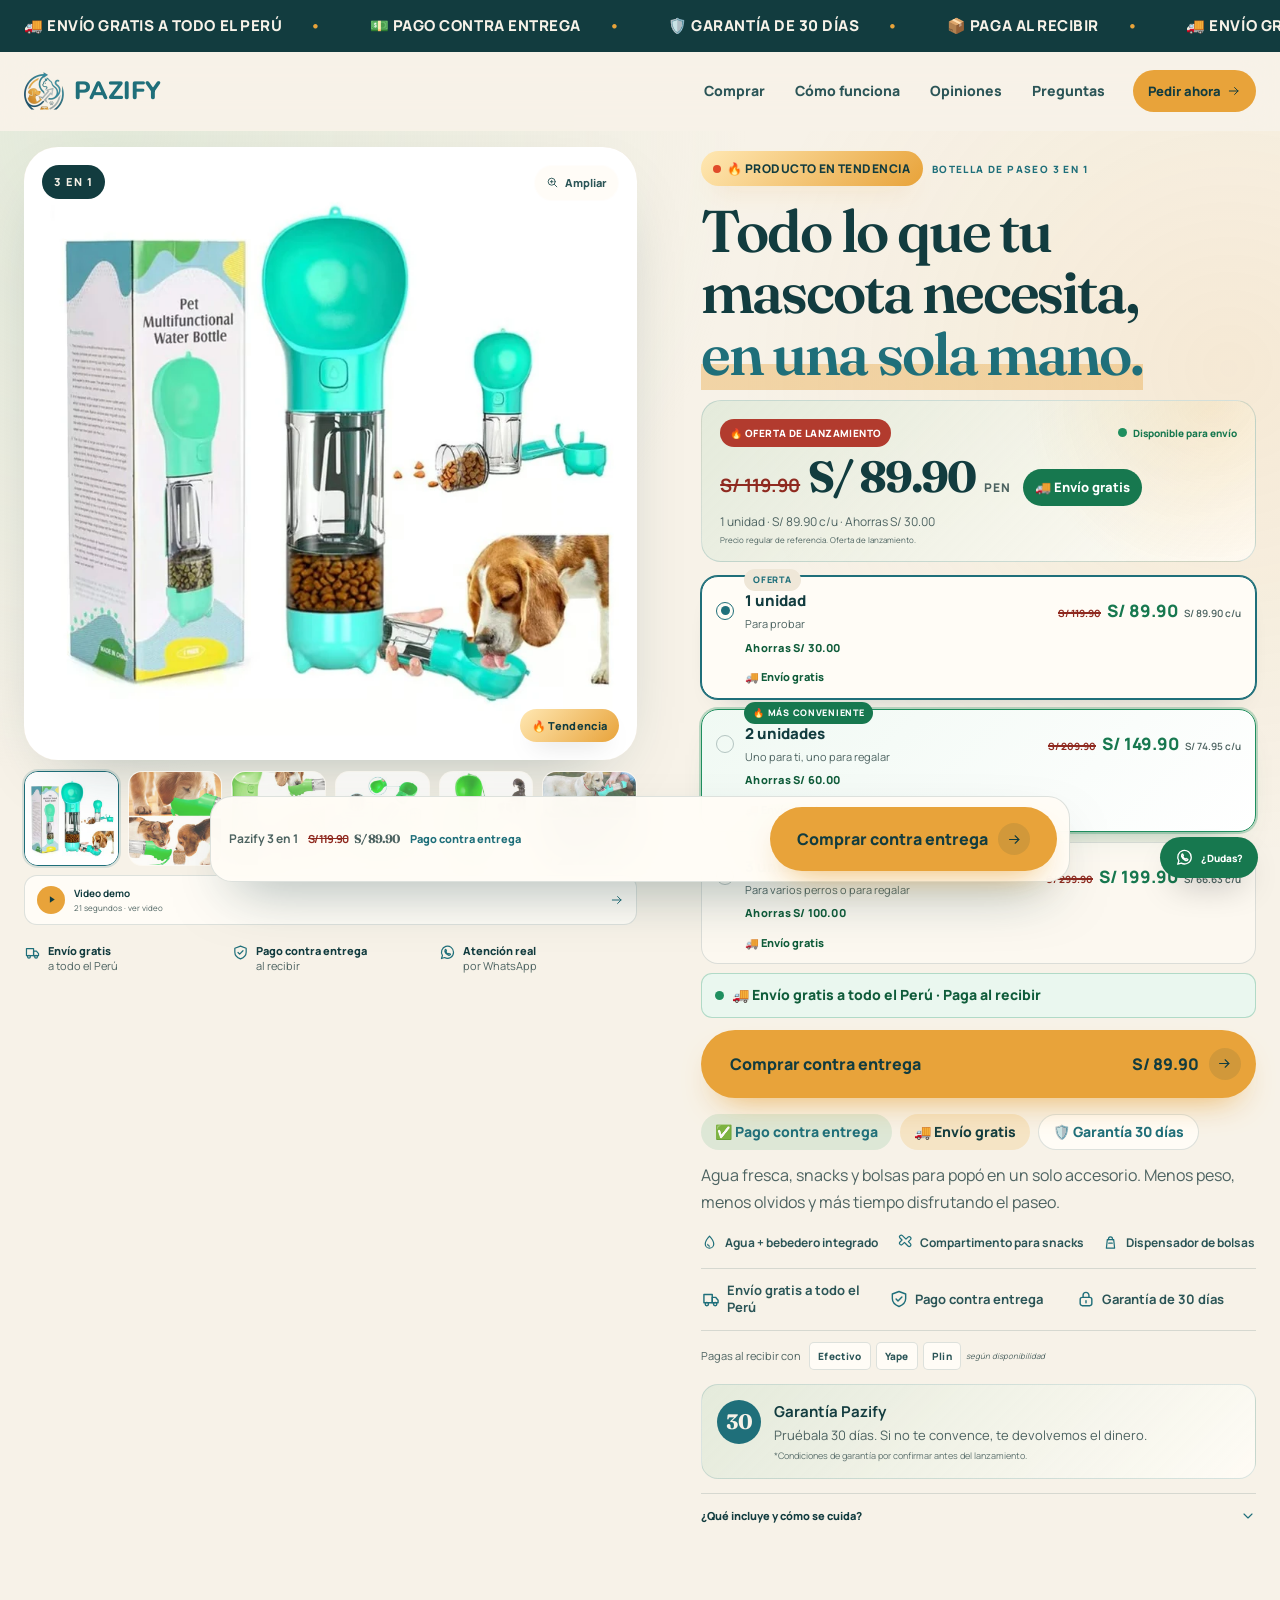
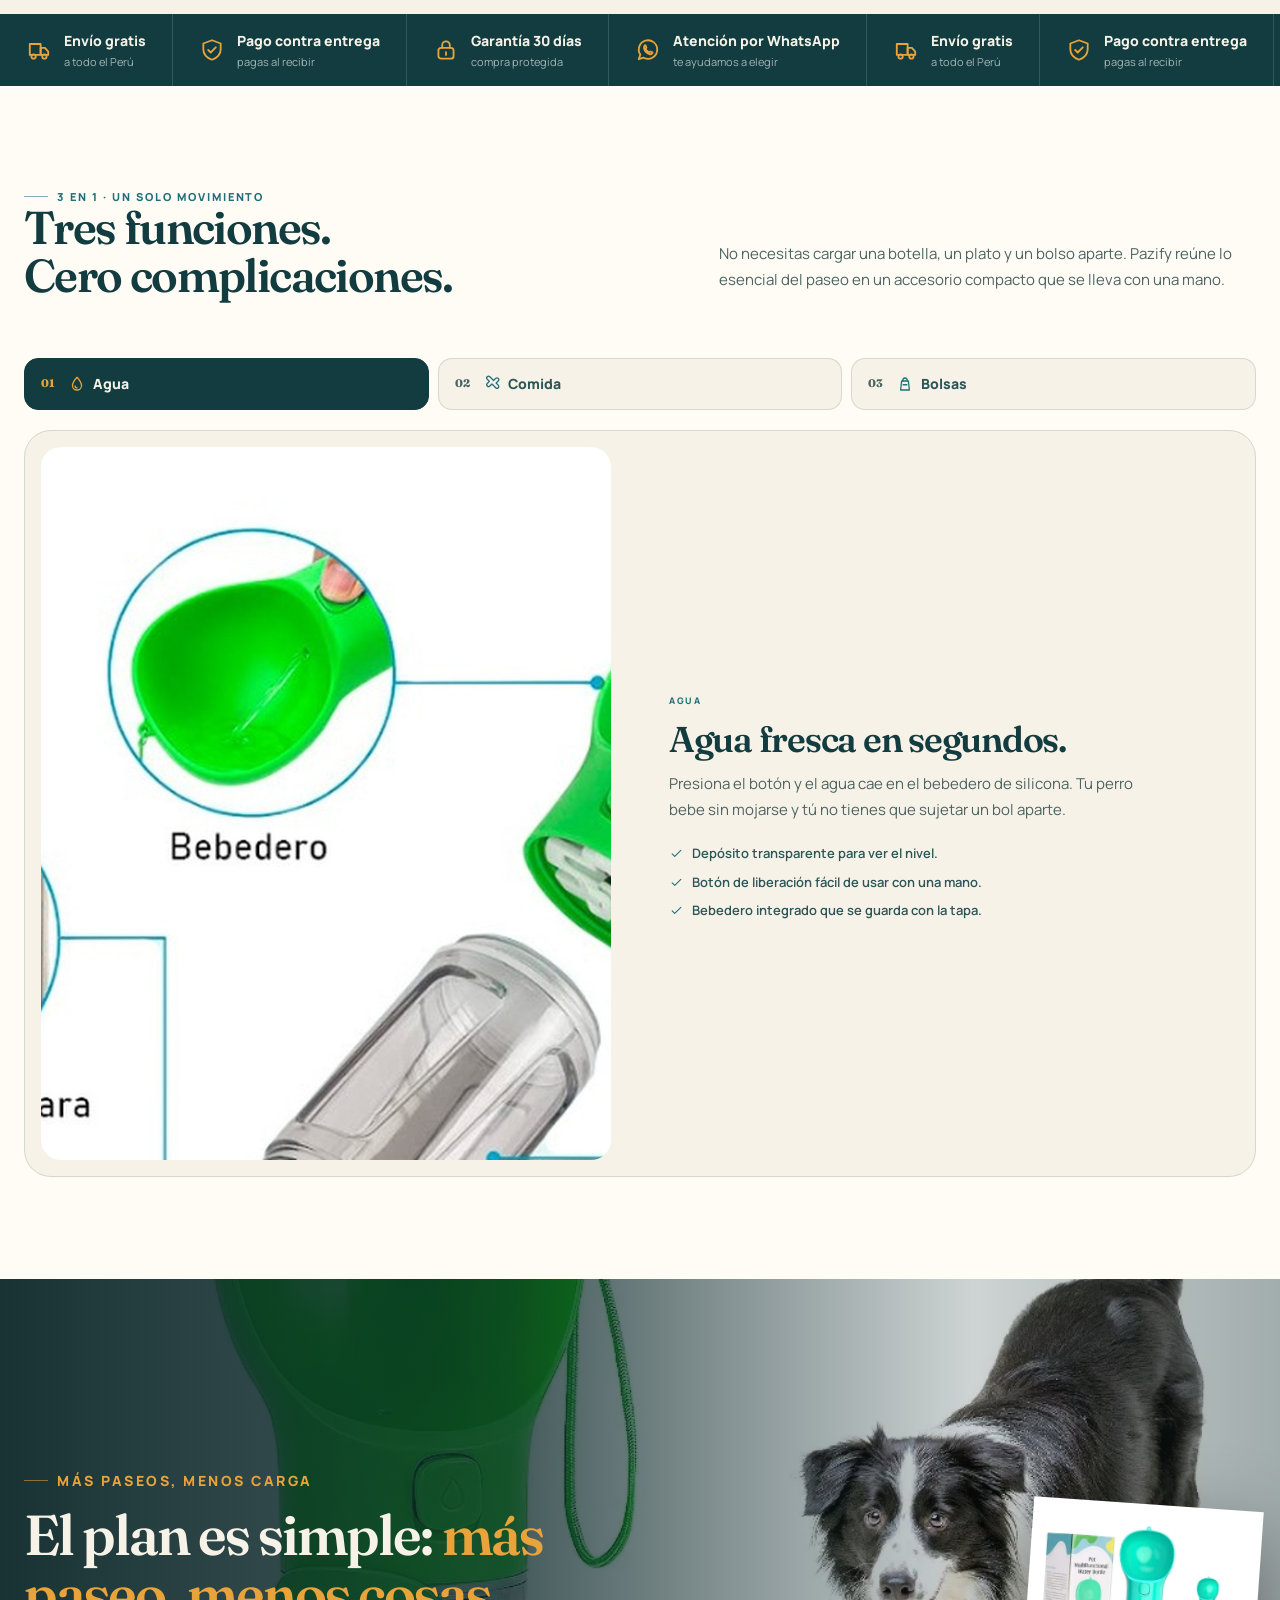
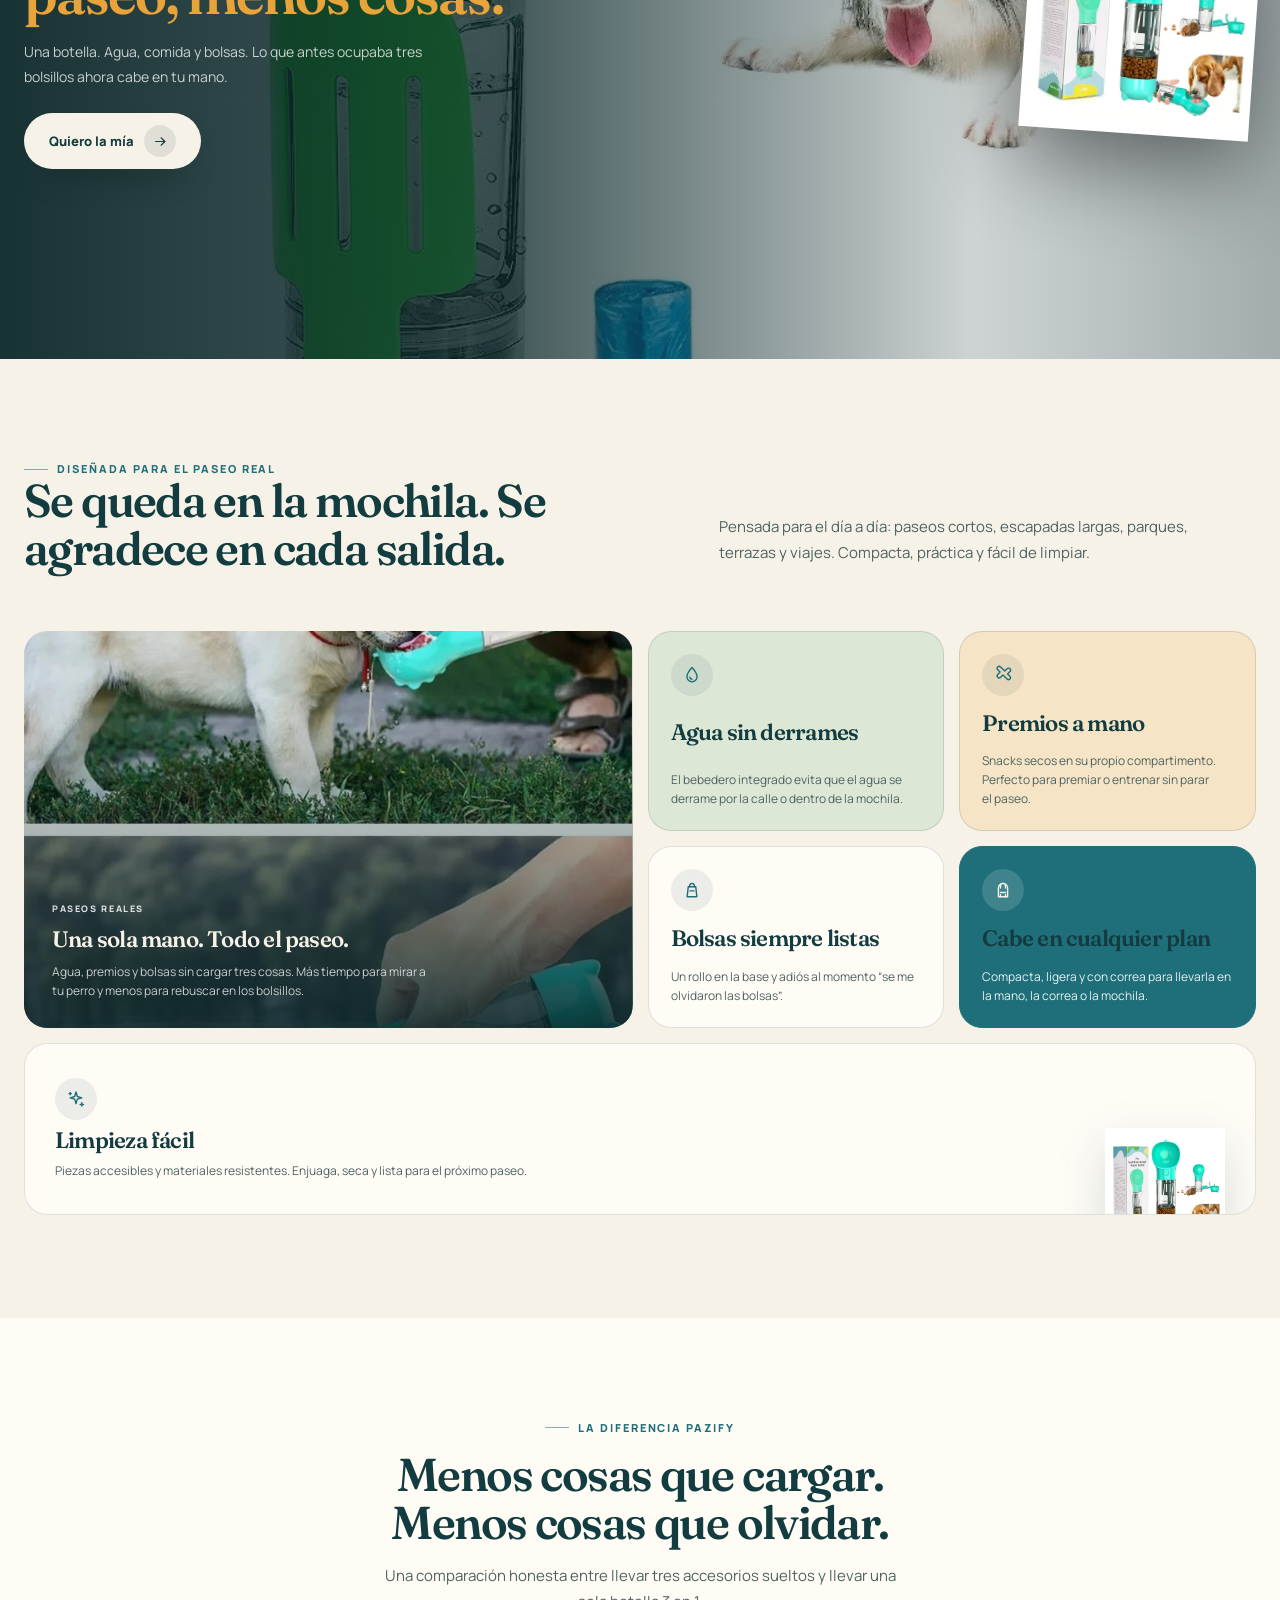
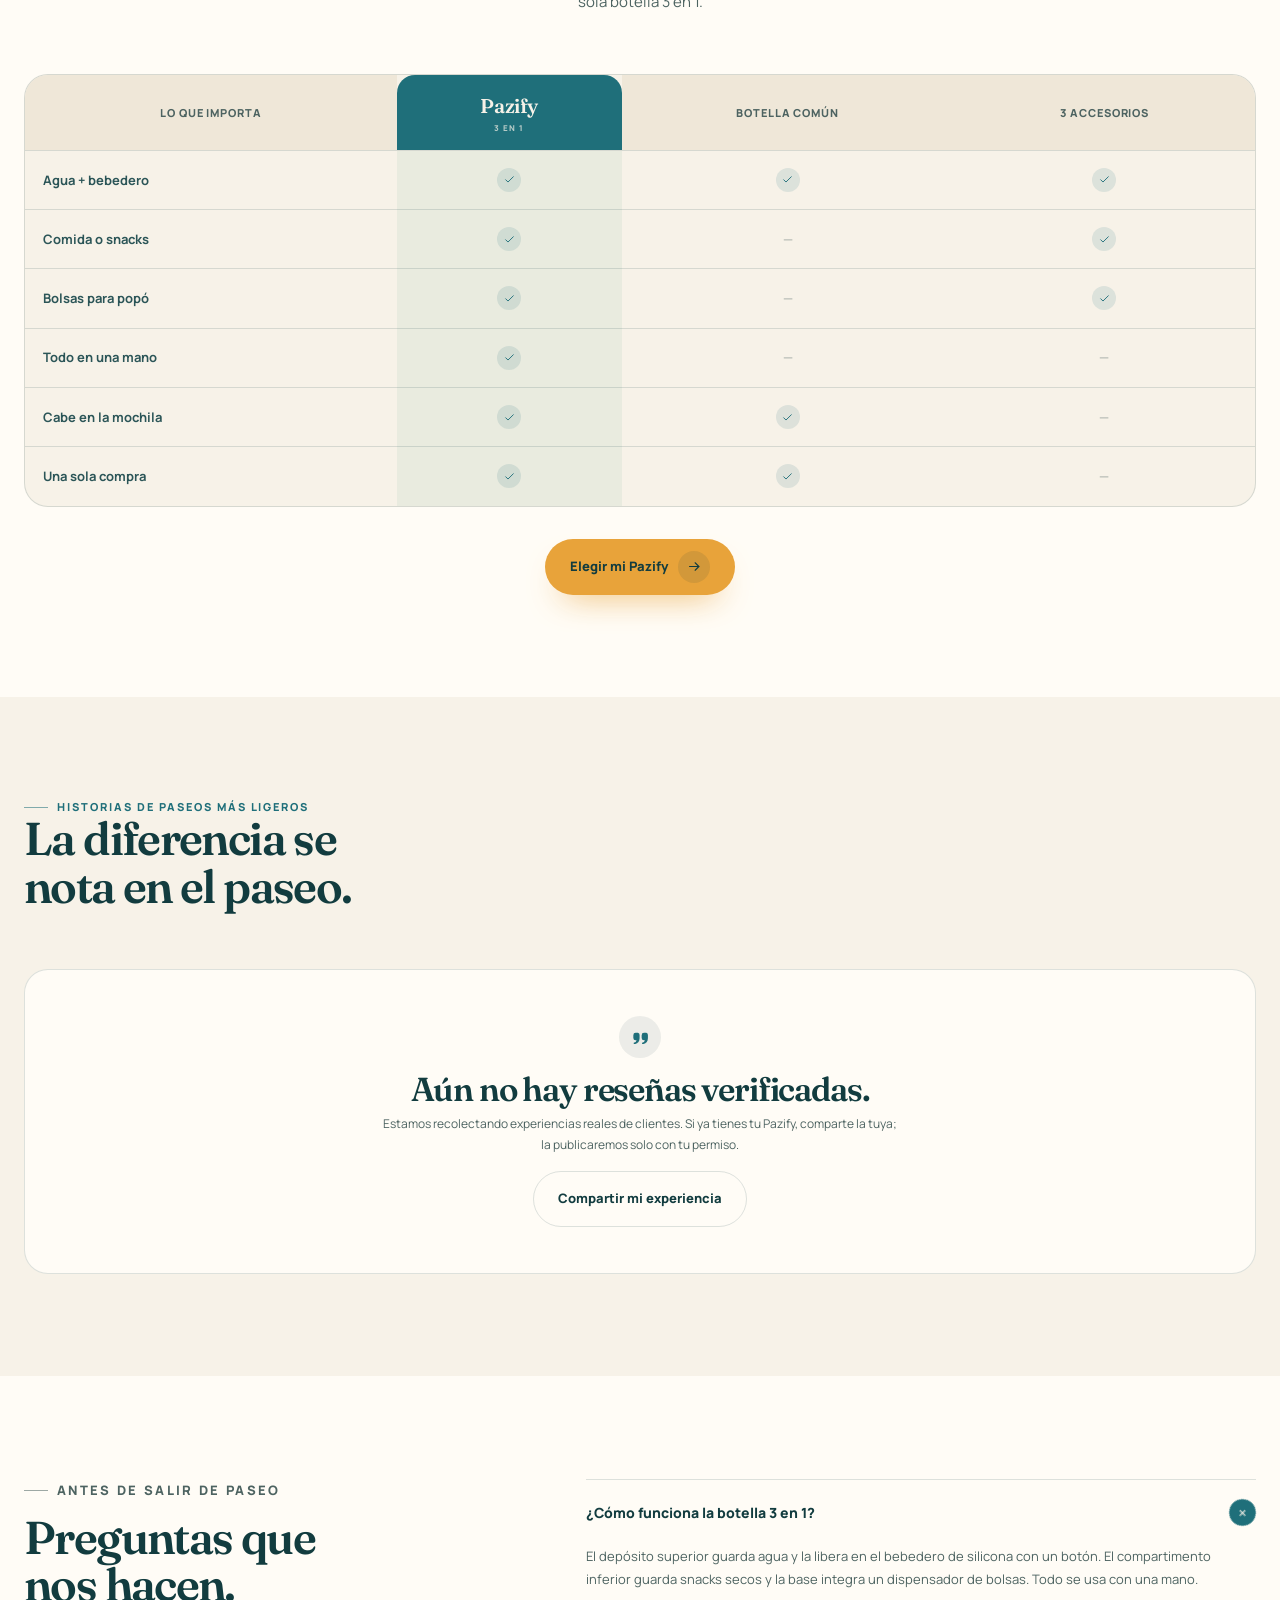
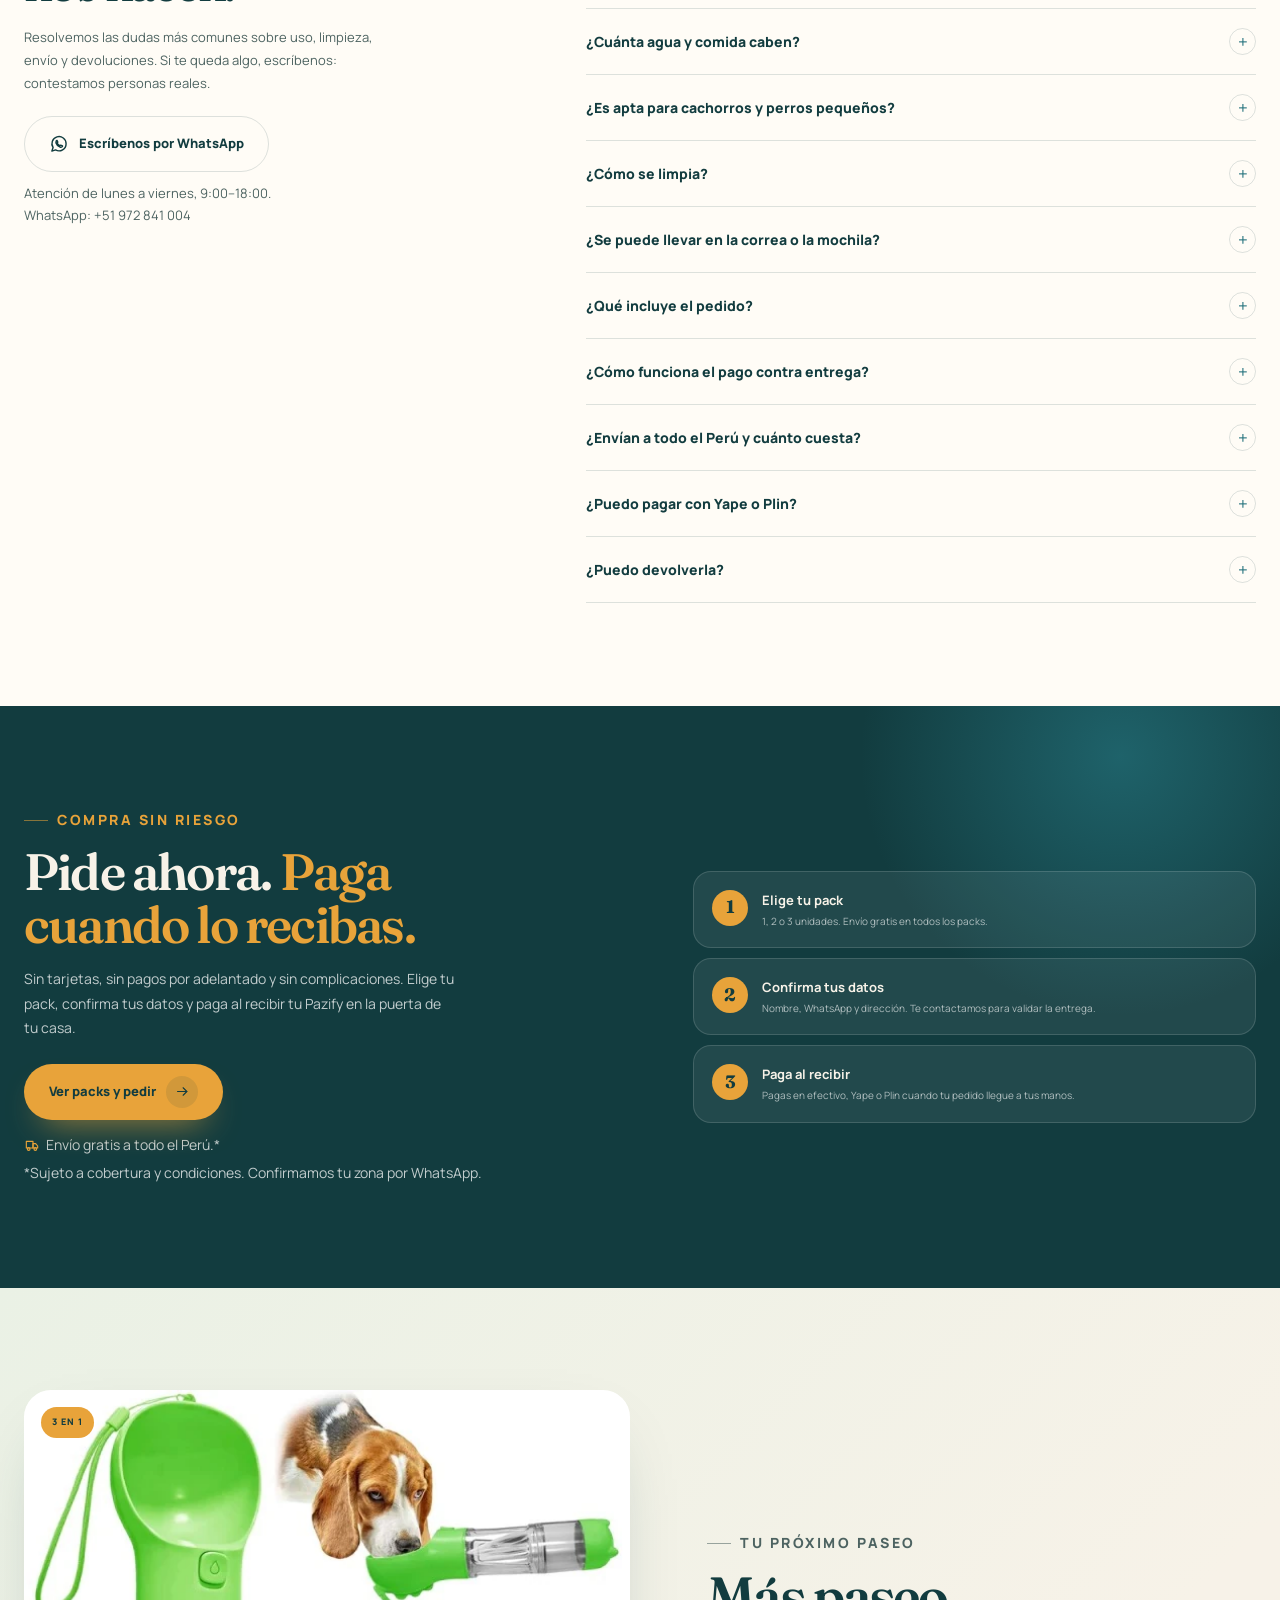
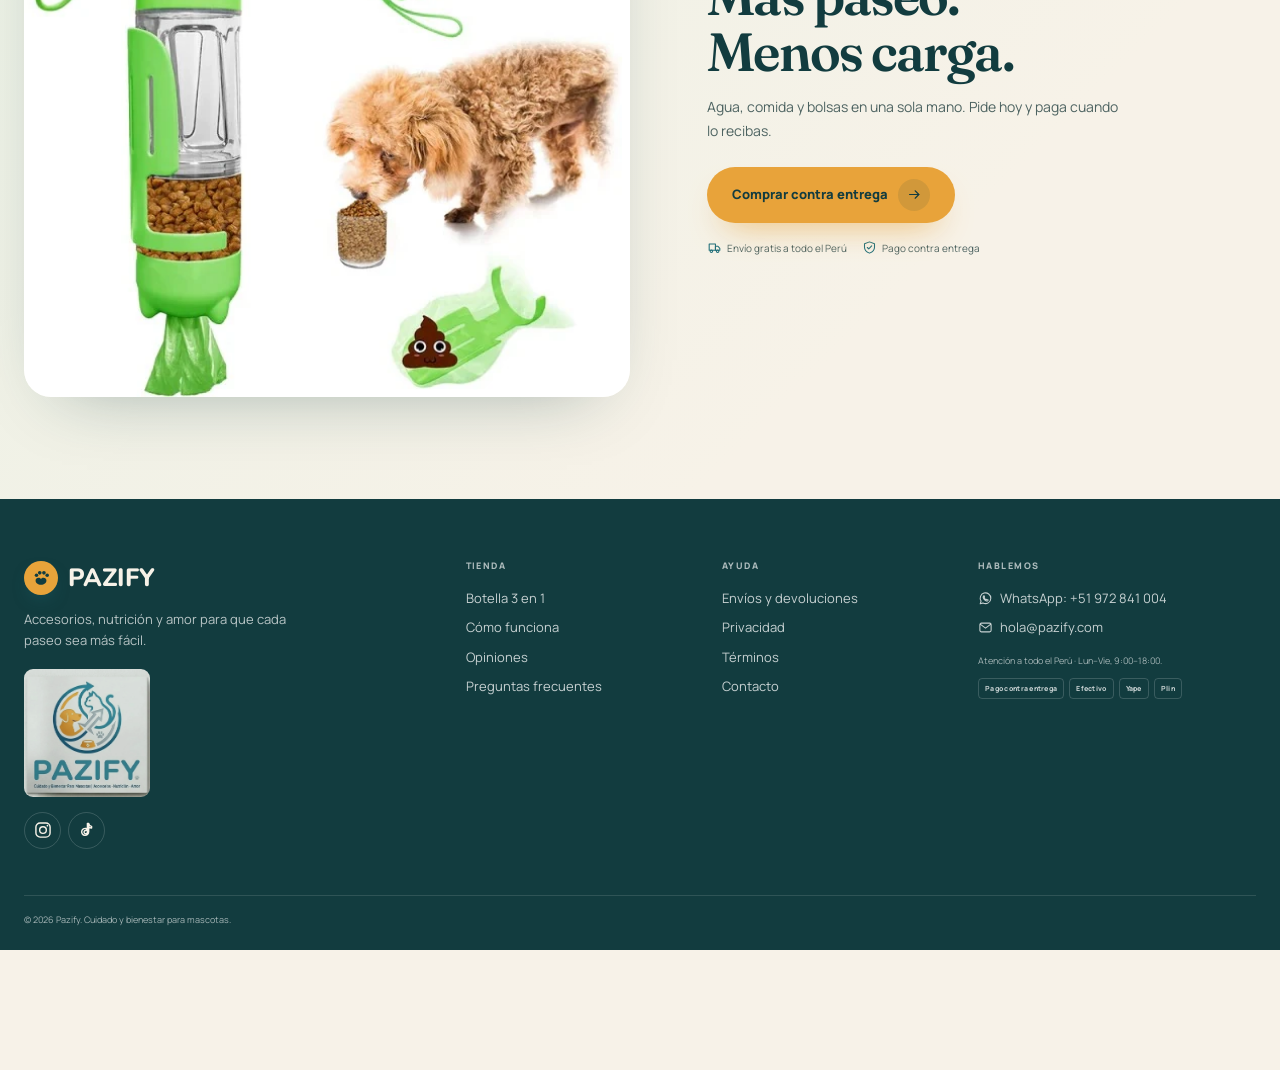
==== commit 3a017f29: "Pazify: imágenes reales del proveedor, video y WhatsApp +51 972 841 004" ====
--- a/index.html
+++ b/index.html
@@ -15,14 +15,14 @@
   <meta property="og:title" content="Pazify | Botella 3 en 1 para perros — Pago contra entrega en Perú">
   <meta property="og:description" content="Agua fresca, snacks y bolsas para popó en un solo accesorio. Pago contra entrega y envío gratis a todo el Perú.">
   <meta property="og:url" content="https://sistemaaurora.github.io/pazify-demo/">
-  <meta property="og:image" content="https://sistemaaurora.github.io/pazify-demo/assets/img/og-pazify.jpg">
+  <meta property="og:image" content="https://sistemaaurora.github.io/pazify-demo/assets/img/og-pazify-drive.jpg">
   <meta property="og:image:width" content="1200">
   <meta property="og:image:height" content="630">
   <meta property="og:image:alt" content="Botella Pazify 3 en 1 y el mensaje: todo lo que tu perro necesita, en una sola mano.">
   <meta name="twitter:card" content="summary_large_image">
   <meta name="twitter:title" content="Pazify | Botella 3 en 1 para perros — Pago contra entrega en Perú">
   <meta name="twitter:description" content="Agua, comida y bolsas para popó en una sola botella. Pago contra entrega en todo el Perú.">
-  <meta name="twitter:image" content="https://sistemaaurora.github.io/pazify-demo/assets/img/og-pazify.jpg">
+  <meta name="twitter:image" content="https://sistemaaurora.github.io/pazify-demo/assets/img/og-pazify-drive.jpg">
   <meta name="twitter:image:alt" content="Botella Pazify 3 en 1 y el mensaje: todo lo que tu perro necesita, en una sola mano.">
 
   <link rel="icon" href="assets/img/favicon.svg" type="image/svg+xml">
@@ -40,7 +40,7 @@
     "name": "Pazify Botella de Paseo 3 en 1",
     "description": "Botella para paseos con perro que integra depósito de agua con bebedero, compartimento para snacks y dispensador de bolsas para popó.",
     "brand": {"@type": "Brand", "name": "Pazify"},
-    "image": ["https://sistemaaurora.github.io/pazify-demo/assets/img/product-hero.jpg", "https://sistemaaurora.github.io/pazify-demo/assets/img/product-bundle.jpg"],
+    "image": ["https://sistemaaurora.github.io/pazify-demo/assets/img/pazify-product-main.webp", "https://sistemaaurora.github.io/pazify-demo/assets/img/pazify-colors.webp"],
     "sku": "PAZ-3IN1-GREEN",
     "offers": {
       "@type": "AggregateOffer",
@@ -158,7 +158,7 @@
           <div class="gallery" data-gallery>
             <div class="gallery-main">
               <button class="gallery-open" type="button" data-lightbox-open aria-label="Ampliar imagen del producto">
-                <img data-gallery-main src="assets/img/gallery-hero-pro-800.jpg" srcset="assets/img/gallery-hero-pro-800.jpg 800w, assets/img/gallery-hero-pro.jpg 1200w" sizes="(max-width: 980px) calc(100vw - 36px), 560px" alt="Botella Pazify 3 en 1 en una escena de estudio premium" width="1200" height="1500" fetchpriority="high">
+                <img data-gallery-main src="assets/img/pazify-product-main.webp" alt="Botella Pazify 3 en 1" width="800" height="800" fetchpriority="high">
               </button>
               <span class="gallery-badge">3 EN 1</span>
               <span class="gallery-trend">🔥 Tendencia</span>
@@ -166,29 +166,29 @@
             </div>
 
             <div class="gallery-thumbs" data-gallery-thumbs role="tablist" aria-label="Galería del producto">
-              <button class="thumb is-active" type="button" role="tab" aria-selected="true" data-src="assets/img/gallery-hero-pro-800.jpg" data-alt="Botella Pazify 3 en 1 en una escena de estudio premium" aria-label="Botella Pazify 3 en 1 en una escena de estudio premium">
-                <img src="assets/img/thumbs/gallery-hero-pro.jpg" alt="" width="160" height="200" loading="lazy" decoding="async">
+              <button class="thumb is-active" type="button" role="tab" aria-selected="true" data-src="assets/img/pazify-product-main.webp" data-alt="Botella Pazify 3 en 1" aria-label="Botella Pazify 3 en 1">
+                <img src="assets/img/thumbs/pazify-product-main.jpg" alt="" width="160" height="160" loading="lazy" decoding="async">
               </button>
-              <button class="thumb" type="button" role="tab" aria-selected="false" data-src="assets/img/gallery-lifestyle-pro.jpg" data-alt="Pazify en un paseo real con un perro" aria-label="Pazify en un paseo real con un perro">
-                <img src="assets/img/thumbs/gallery-lifestyle-pro.jpg" alt="" width="160" height="200" loading="lazy" decoding="async">
+              <button class="thumb" type="button" role="tab" aria-selected="false" data-src="assets/img/pazify-features.webp" data-alt="Funciones de la botella Pazify 3 en 1" aria-label="Funciones de la botella Pazify 3 en 1">
+                <img src="assets/img/thumbs/pazify-features.jpg" alt="" width="160" height="160" loading="lazy" decoding="async">
               </button>
-              <button class="thumb" type="button" role="tab" aria-selected="false" data-src="assets/img/gallery-water-pro.jpg" data-alt="Demostración del dispensador de agua de Pazify" aria-label="Demostración del dispensador de agua de Pazify">
-                <img src="assets/img/thumbs/gallery-water-pro.jpg" alt="" width="160" height="200" loading="lazy" decoding="async">
+              <button class="thumb" type="button" role="tab" aria-selected="false" data-src="assets/img/pazify-colors-clean.webp" data-alt="Pazify disponible en varios colores" aria-label="Pazify disponible en varios colores">
+                <img src="assets/img/thumbs/pazify-colors-clean.jpg" alt="" width="160" height="160" loading="lazy" decoding="async">
               </button>
-              <button class="thumb" type="button" role="tab" aria-selected="false" data-src="assets/img/gallery-food-pro.jpg" data-alt="Demostración del compartimento de snacks de Pazify" aria-label="Demostración del compartimento de snacks de Pazify">
-                <img src="assets/img/thumbs/gallery-food-pro.jpg" alt="" width="160" height="200" loading="lazy" decoding="async">
+              <button class="thumb" type="button" role="tab" aria-selected="false" data-src="assets/img/pazify-components.webp" data-alt="Componentes y funciones de la botella Pazify 3 en 1" aria-label="Componentes y funciones de la botella Pazify 3 en 1">
+                <img src="assets/img/thumbs/pazify-components.jpg" alt="" width="160" height="160" loading="lazy" decoding="async">
               </button>
-              <button class="thumb" type="button" role="tab" aria-selected="false" data-src="assets/img/gallery-bags-pro.jpg" data-alt="Demostración del dispensador de bolsas de Pazify" aria-label="Demostración del dispensador de bolsas de Pazify">
-                <img src="assets/img/thumbs/gallery-bags-pro.jpg" alt="" width="160" height="200" loading="lazy" decoding="async">
+              <button class="thumb" type="button" role="tab" aria-selected="false" data-src="assets/img/pazify-lifestyle-1.webp" data-alt="Pazify en uso durante un paseo" aria-label="Pazify en uso durante un paseo">
+                <img src="assets/img/thumbs/pazify-lifestyle-1.jpg" alt="" width="160" height="160" loading="lazy" decoding="async">
               </button>
-              <button class="thumb" type="button" role="tab" aria-selected="false" data-src="assets/img/gallery-components-pro.jpg" data-alt="Componentes y funciones de la botella Pazify 3 en 1" aria-label="Componentes y funciones de la botella Pazify 3 en 1">
-                <img src="assets/img/thumbs/gallery-components-pro.jpg" alt="" width="160" height="200" loading="lazy" decoding="async">
+              <button class="thumb" type="button" role="tab" aria-selected="false" data-src="assets/img/pazify-lifestyle-2.webp" data-alt="Detalle de Pazify en un paseo real" aria-label="Detalle de Pazify en un paseo real">
+                <img src="assets/img/thumbs/pazify-lifestyle-2.jpg" alt="" width="160" height="160" loading="lazy" decoding="async">
               </button>
             </div>
 
             <button class="video-thumb" type="button" data-video-open>
               <span class="play-dot"><svg class="icon"><use href="#i-play"/></svg></span>
-              <span><strong>Video demo</strong><small>Próximamente · ver detalles</small></span>
+              <span><strong>Video demo</strong><small>21 segundos · ver video</small></span>
               <svg class="icon"><use href="#i-arrow-right"/></svg>
             </button>
 
@@ -309,7 +309,7 @@
                 <p><strong>Pago:</strong> contra entrega en todo el Perú. Pagas cuando recibes tu pedido.</p>
                 <p><strong>Cuidado:</strong> lava a mano con agua tibia y jabón suave antes y después de cada uso. Seca al aire.</p>
                 <p><strong>Seguridad:</strong> supervisa siempre a tu perro mientras bebe o come. No es un juguete.</p>
-                <p class="small-note">Capacidad compacta; las medidas exactas están pendientes de confirmación con el proveedor. Escríbenos si necesitas el detalle.</p>
+                <p class="small-note">Capacidad aproximada: 300 ml de agua y 150 ml de snacks, según el proveedor. Confirma medidas exactas antes de publicar.</p>
               </div>
             </details>
           </div>
@@ -357,7 +357,7 @@
 
         <div class="how-panels">
           <div class="how-panel is-active" id="panel-water" role="tabpanel" aria-labelledby="tab-water" data-panel="water">
-            <div class="how-visual"><img src="assets/img/feature-water.jpg" alt="Detalle del bebedero y depósito de agua de la botella Pazify" width="900" height="1100" loading="lazy"></div>
+            <div class="how-visual"><img src="assets/img/pazify-water.jpg" alt="Detalle del bebedero y depósito de agua de la botella Pazify" width="900" height="1100" loading="lazy"></div>
             <div class="how-copy">
               <span class="mini-label">AGUA</span>
               <h3>Agua fresca en segundos.</h3>
@@ -371,7 +371,7 @@
           </div>
 
           <div class="how-panel" id="panel-food" role="tabpanel" aria-labelledby="tab-food" data-panel="food" hidden>
-            <div class="how-visual"><img src="assets/img/feature-food.jpg" alt="Detalle del compartimento de comida de la botella Pazify" width="900" height="1100" loading="lazy"></div>
+            <div class="how-visual"><img src="assets/img/pazify-food.jpg" alt="Detalle del compartimento de comida de la botella Pazify" width="900" height="1100" loading="lazy"></div>
             <div class="how-copy">
               <span class="mini-label">COMIDA</span>
               <h3>Snacks sin bolsillos llenos.</h3>
@@ -385,7 +385,7 @@
           </div>
 
           <div class="how-panel" id="panel-bags" role="tabpanel" aria-labelledby="tab-bags" data-panel="bags" hidden>
-            <div class="how-visual"><img src="assets/img/feature-bags.jpg" alt="Detalle del dispensador de bolsas de la botella Pazify" width="900" height="1100" loading="lazy"></div>
+            <div class="how-visual"><img src="assets/img/pazify-bags.jpg" alt="Detalle del dispensador de bolsas de la botella Pazify" width="900" height="1100" loading="lazy"></div>
             <div class="how-copy">
               <span class="mini-label">BOLSAS</span>
               <h3>Bolsas siempre a mano.</h3>
@@ -403,7 +403,7 @@
 
     <section class="lifestyle" aria-label="Pazify en el paseo">
       <div class="lifestyle-media">
-        <img src="assets/generated/lifestyle-walk-wide.jpg" alt="Perro paseando por un sendero soleado junto a su persona" width="1600" height="1000" loading="lazy">
+        <img src="assets/img/pazify-lifestyle-1.webp" alt="Perro paseando por un sendero soleado junto a su persona" width="1600" height="1000" loading="lazy">
       </div>
       <div class="lifestyle-overlay" aria-hidden="true"></div>
       <div class="container lifestyle-inner">
@@ -413,7 +413,7 @@
           <p>Una botella. Agua, comida y bolsas. Lo que antes ocupaba tres bolsillos ahora cabe en tu mano.</p>
           <a class="btn btn-light" href="#comprar">Quiero la mía <span class="btn-icon"><svg class="icon"><use href="#i-arrow-right"/></svg></span></a>
         </div>
-        <img class="lifestyle-product" src="assets/img/product-cutout.webp" alt="" width="548" height="1436" loading="lazy" aria-hidden="true">
+        <img class="lifestyle-product" src="assets/img/pazify-product-main.webp" alt="" width="548" height="1436" loading="lazy" aria-hidden="true">
       </div>
     </section>
 
@@ -429,7 +429,7 @@
 
         <div class="bento-grid">
           <article class="bento-card bento-large">
-            <img src="assets/generated/dog-drinking.jpg" alt="Perro feliz después de beber agua en el parque" width="1600" height="1000" loading="lazy">
+            <img src="assets/img/pazify-lifestyle-2.webp" alt="Perro feliz después de beber agua en el parque" width="1600" height="1000" loading="lazy">
             <div class="bento-large-copy">
               <span class="mini-label light">PASEOS REALES</span>
               <h3>Una sola mano. Todo el paseo.</h3>
@@ -467,7 +467,7 @@
               <h3>Limpieza fácil</h3>
               <p>Piezas accesibles y materiales resistentes. Enjuaga, seca y lista para el próximo paseo.</p>
             </div>
-            <img src="assets/img/product-cutout.webp" alt="" width="548" height="1436" loading="lazy" aria-hidden="true">
+            <img src="assets/img/pazify-product-main.webp" alt="" width="548" height="1436" loading="lazy" aria-hidden="true">
           </article>
         </div>
       </div>
@@ -524,7 +524,7 @@
 
         <div class="reviews-grid" data-demo-only hidden>
           <article class="review-feature">
-            <img src="assets/generated/park-dog-close.jpg" alt="Perro feliz mirando hacia arriba en el parque" width="1600" height="1000" loading="lazy">
+            <img src="assets/img/pazify-components.webp" alt="Perro feliz mirando hacia arriba en el parque" width="1600" height="1000" loading="lazy">
             <div class="review-feature-copy">
               <span class="quote-mark" aria-hidden="true">“</span>
               <p>Ahora salgo con una sola cosa. El agua no se derrama y Luna bebe sin problema.</p>
@@ -574,7 +574,7 @@
           <a class="btn btn-outline" data-whatsapp-link href="https://wa.me/?text=Hola%20Pazify%2C%20tengo%20una%20duda%20sobre%20la%20botella%203%20en%201" target="_blank" rel="noopener">
             <svg class="icon"><use href="#i-whatsapp"/></svg> Escríbenos por WhatsApp
           </a>
-          <p class="faq-small">Atención de lunes a viernes, 9:00–18:00.</p>
+          <p class="faq-small">Atención de lunes a viernes, 9:00–18:00.<br>WhatsApp: +51 972 841 004</p>
         </div>
 
         <div class="faq-list" data-faq>
@@ -584,7 +584,7 @@
           </details>
           <details class="faq-item">
             <summary>¿Cuánta agua y comida caben? <span class="faq-icon" aria-hidden="true">+</span></summary>
-            <div class="faq-answer"><p>Tiene capacidad compacta; las medidas exactas están pendientes de confirmación con el proveedor. Escríbenos antes de comprar y te compartimos el detalle disponible.</p></div>
+            <div class="faq-answer"><p>El depósito de agua es de 300 ml y el compartimento de snacks de 150 ml, según el proveedor. Son capacidades aproximadas; confirma las medidas exactas antes de publicar.</p></div>
           </details>
           <details class="faq-item">
             <summary>¿Es apta para cachorros y perros pequeños? <span class="faq-icon" aria-hidden="true">+</span></summary>
@@ -653,7 +653,7 @@
     <section class="final-cta section">
       <div class="container final-grid">
         <div class="final-media">
-          <img src="assets/img/product-bundle.jpg" alt="Tres botellas Pazify 3 en 1 listas para regalar" width="1400" height="1000" loading="lazy">
+          <img src="assets/img/pazify-colors.webp" alt="Tres botellas Pazify 3 en 1 listas para regalar" width="1400" height="1000" loading="lazy">
           <span class="final-badge">3 EN 1</span>
         </div>
         <div class="final-copy">
@@ -703,7 +703,7 @@
 
       <div class="footer-col footer-contact">
         <h3>Hablemos</h3>
-        <a data-whatsapp-link href="https://wa.me/?text=Hola%20Pazify%2C%20tengo%20una%20duda%20sobre%20la%20botella%203%20en%201" target="_blank" rel="noopener"><svg class="icon"><use href="#i-whatsapp"/></svg> WhatsApp</a>
+        <a data-whatsapp-link href="https://wa.me/51972841004?text=Hola%20Pazify%2C%20tengo%20una%20duda%20sobre%20la%20botella%203%20en%201" target="_blank" rel="noopener"><svg class="icon"><use href="#i-whatsapp"/></svg> WhatsApp: +51 972 841 004</a>
         <a href="mailto:hola@pazify.com"><svg class="icon"><use href="#i-mail"/></svg> hola@pazify.com</a>
         <p class="footer-note">Atención a todo el Perú · Lun–Vie, 9:00–18:00.</p>
         <div class="payment-chips">
@@ -803,7 +803,7 @@
         <aside class="checkout-summary order-summary">
           <h3>Tu pedido</h3>
           <div class="order-summary-pack">
-            <img src="assets/img/product-cutout.webp" alt="" width="548" height="1436">
+            <img src="assets/img/pazify-product-main.webp" alt="" width="548" height="1436">
             <div><strong>Pazify 3 en 1</strong><span data-order-pack-label>1 unidad</span></div>
             <span class="order-summary-price"><s data-order-pack-compare>S/ 119.90</s><b data-order-pack-price>S/ 89.90</b></span>
           </div>
@@ -831,7 +831,7 @@
   <div class="modal" id="lightbox" role="dialog" aria-modal="true" aria-labelledby="lightbox-caption" aria-hidden="true">
     <div class="modal-card modal-lightbox">
       <button class="icon-button modal-close" type="button" data-close-modal aria-label="Cerrar imagen"><svg class="icon"><use href="#i-close"/></svg></button>
-      <img data-lightbox-image src="assets/img/product-hero.jpg" alt="Botella Pazify 3 en 1" width="1200" height="1500">
+      <img data-lightbox-image src="assets/img/pazify-product-main.webp" alt="Botella Pazify 3 en 1" width="800" height="800">
       <p id="lightbox-caption" data-lightbox-caption>Botella Pazify 3 en 1</p>
     </div>
   </div>
@@ -840,12 +840,14 @@
     <div class="modal-card modal-video">
       <button class="icon-button modal-close" type="button" data-close-modal aria-label="Cerrar video"><svg class="icon"><use href="#i-close"/></svg></button>
       <div class="video-poster">
-        <img src="assets/img/gallery-video-poster.jpg" alt="Póster del video demostrativo de Pazify" width="1600" height="1000" loading="lazy">
-        <span class="play-dot" aria-hidden="true"><svg class="icon"><use href="#i-play"/></svg></span>
+        <video controls playsinline preload="metadata" poster="assets/img/pazify-video-poster.jpg">
+          <source src="assets/video/pazify-demo.mp4" type="video/mp4">
+          Tu navegador no soporta video HTML5.
+        </video>
       </div>
       <p class="eyebrow">VIDEO DEMO</p>
-      <h2 id="video-title">Video demostrativo en producción.</h2>
-      <p>Estamos preparando un video real para mostrar cómo se dispensa el agua, cómo se abren los snacks y cómo se sacan las bolsas. Mientras tanto, puedes ver el detalle en las pestañas de “Cómo funciona”.</p>
+      <h2 id="video-title">Mira Pazify en acción.</h2>
+      <p>Agua, snacks y bolsas en un solo accesorio. Mira el video del producto y luego revisa los detalles en “Cómo funciona”.</p>
       <a class="btn btn-primary" href="#como-funciona" data-close-modal>Ver cómo funciona <span class="btn-icon"><svg class="icon"><use href="#i-arrow-right"/></svg></span></a>
     </div>
   </div>
--- a/styles.css
+++ b/styles.css
@@ -6249,3 +6249,42 @@
   font-size: 8px;
   line-height: 1.4;
 }
+
+/* Galería y video con imágenes reales del proveedor */
+.gallery-main {
+  aspect-ratio: 1 / 1;
+  background: var(--cream-2);
+}
+
+.gallery-open img {
+  object-fit: contain;
+  background: var(--cream-2);
+}
+
+.thumb {
+  aspect-ratio: 1 / 1;
+}
+
+.video-poster {
+  display: flex;
+  align-items: center;
+  justify-content: center;
+  background: #071f21;
+}
+
+.video-poster video {
+  display: block;
+  width: auto;
+  max-width: 100%;
+  max-height: 68dvh;
+  margin: 0 auto;
+  border-radius: 16px;
+  background: #000;
+}
+
+.video-poster img {
+  width: auto;
+  max-width: 100%;
+  max-height: 68dvh;
+  object-fit: contain;
+}
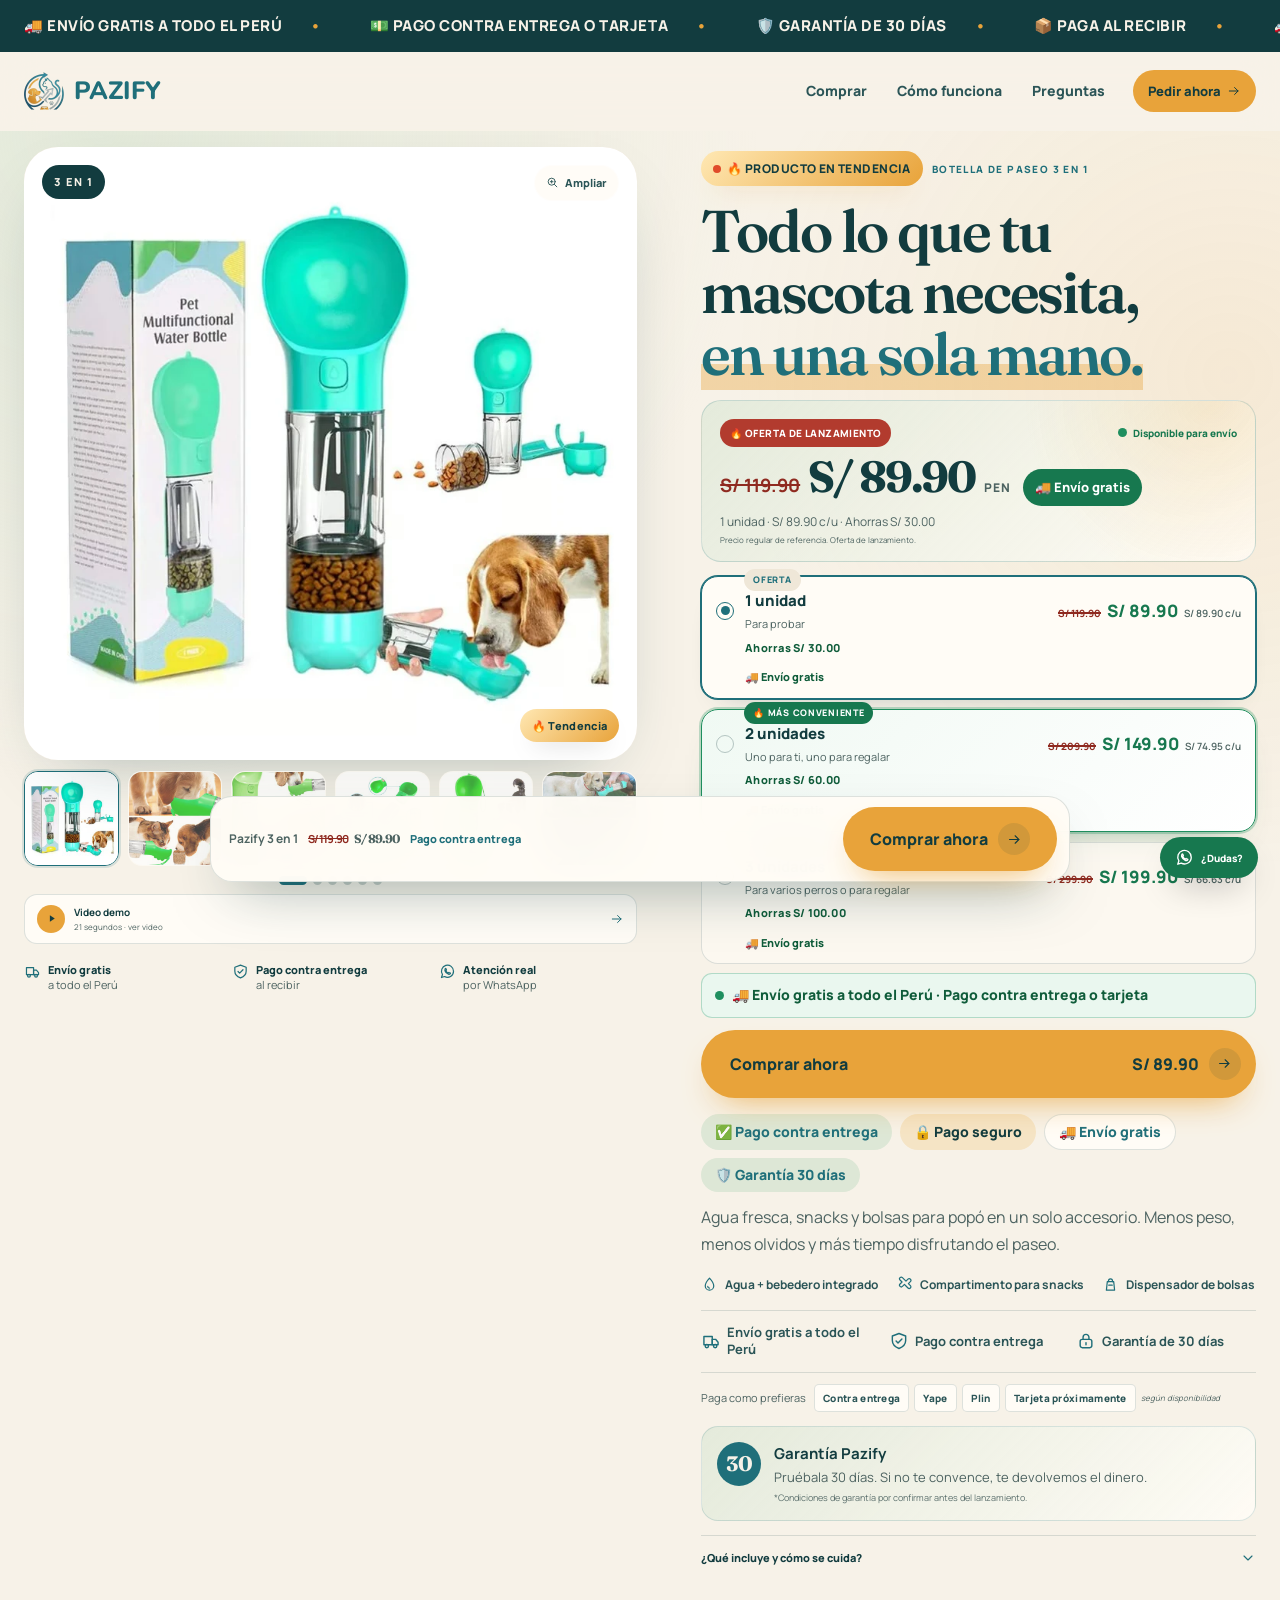
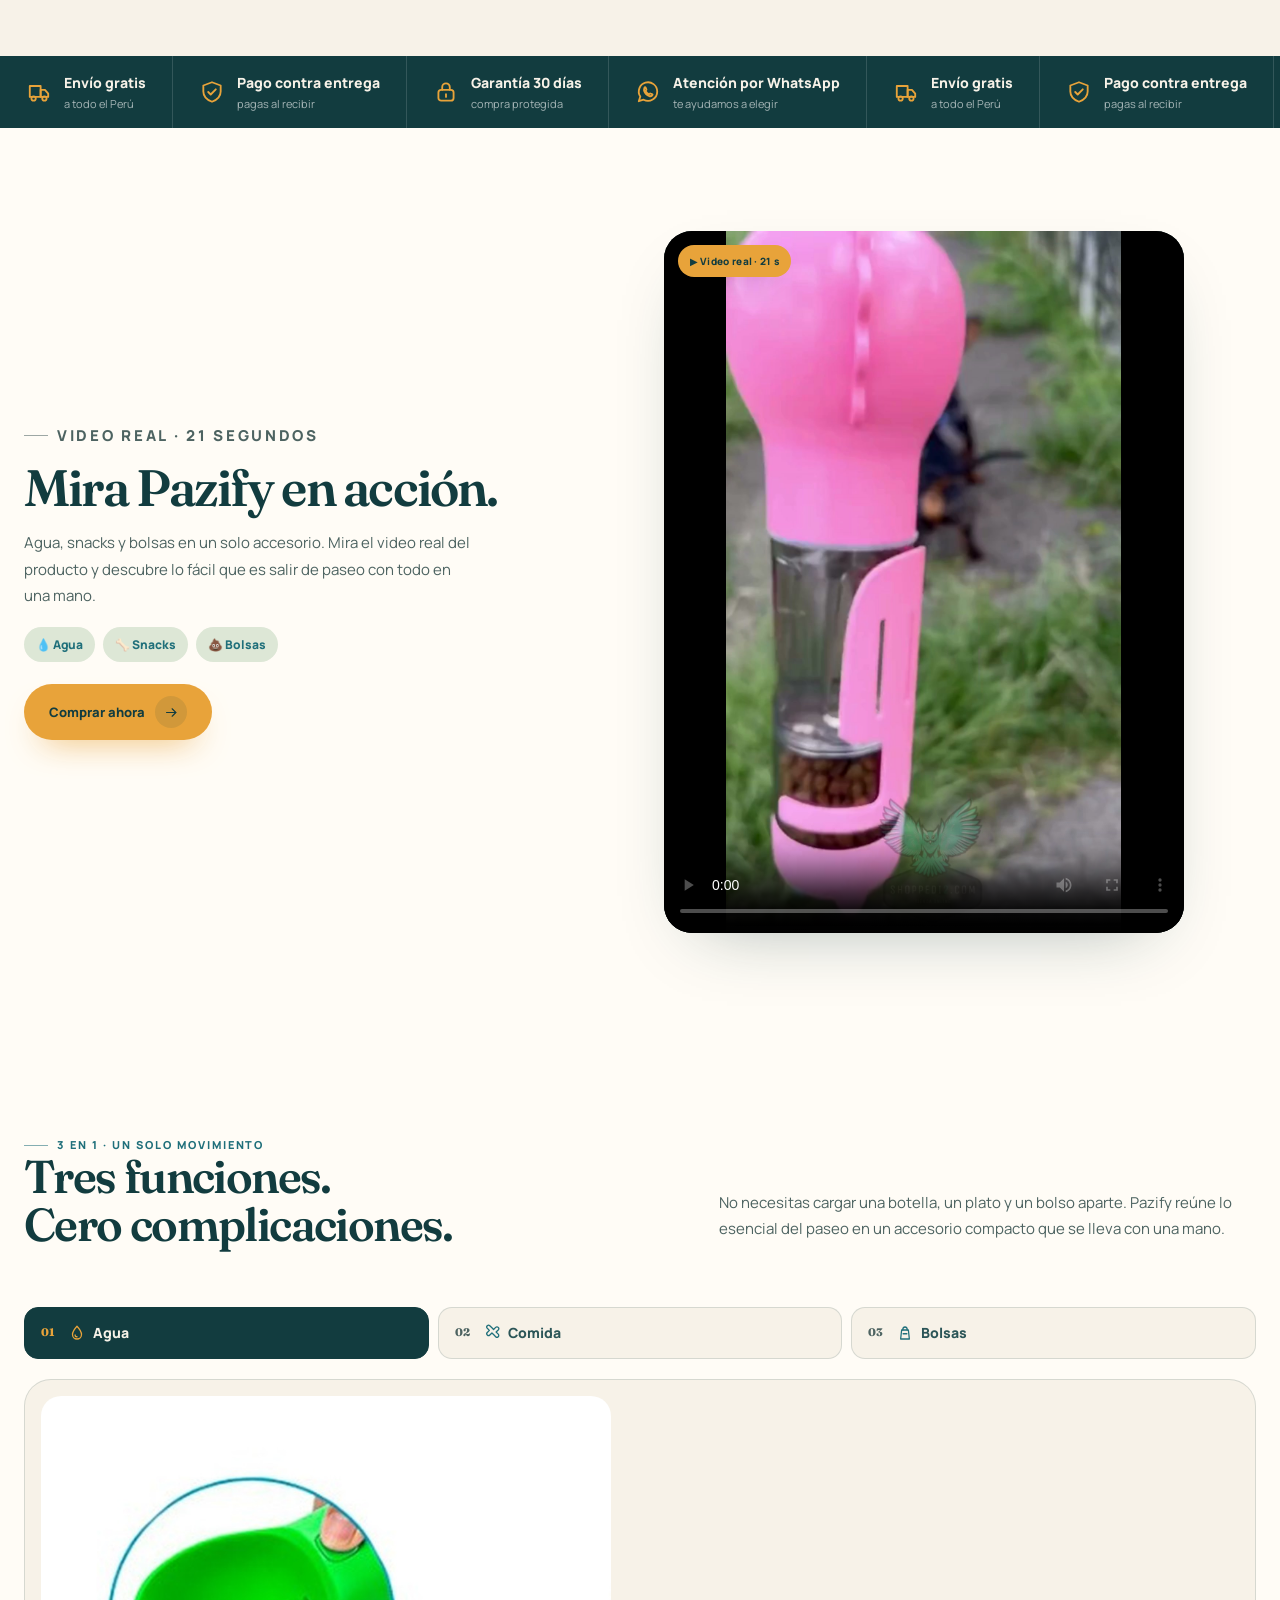
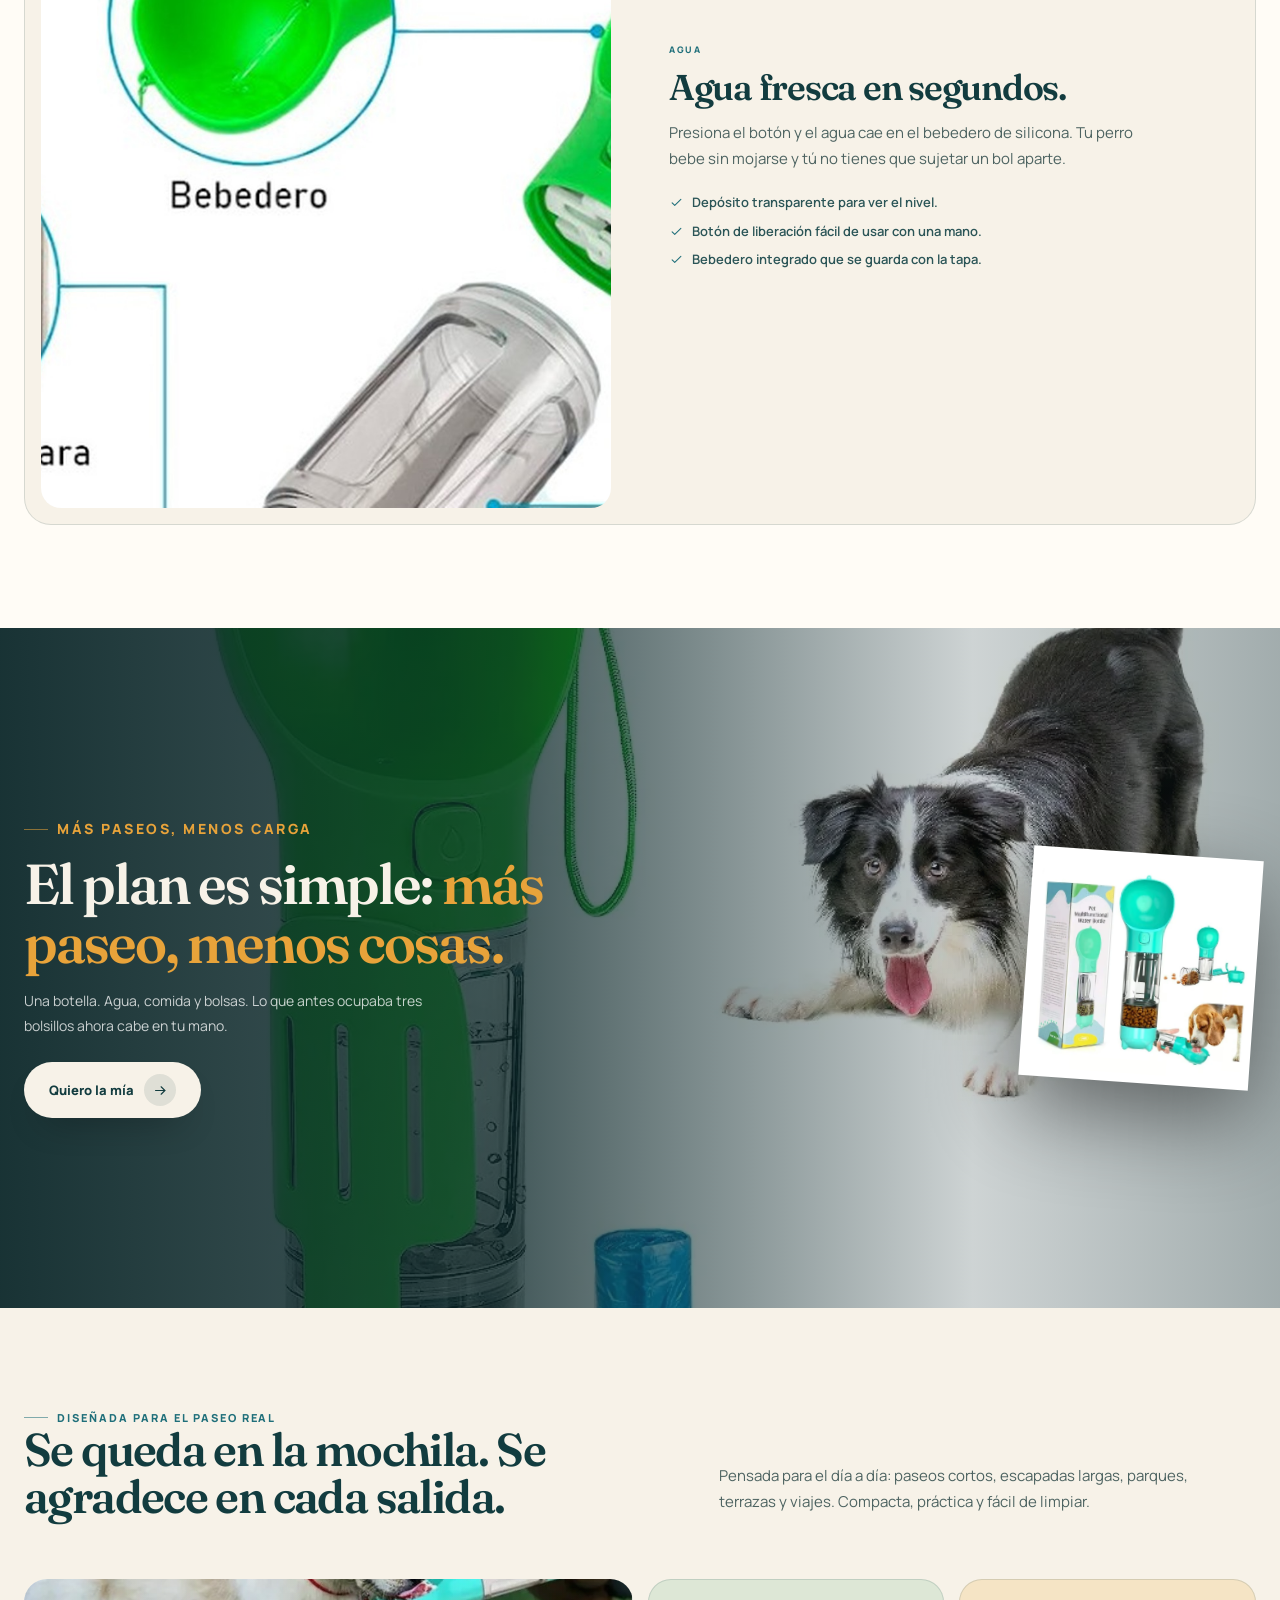
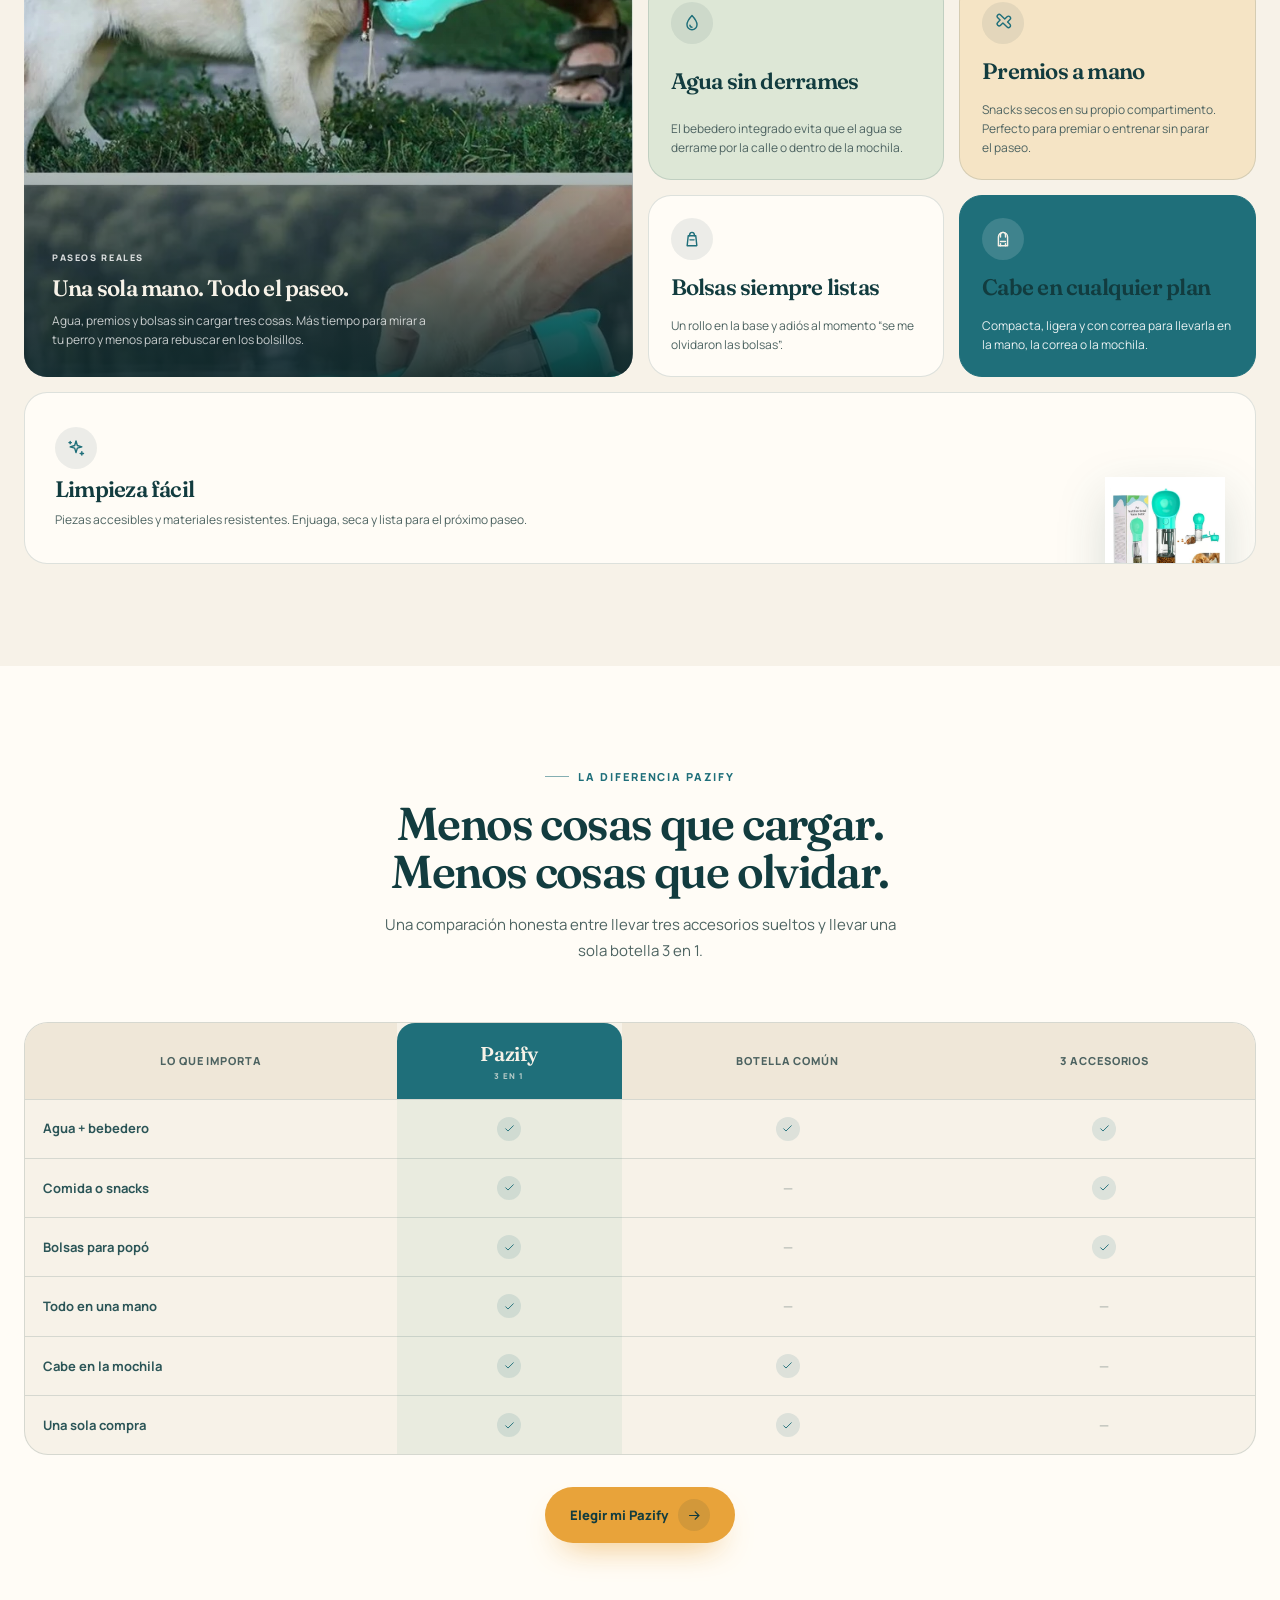
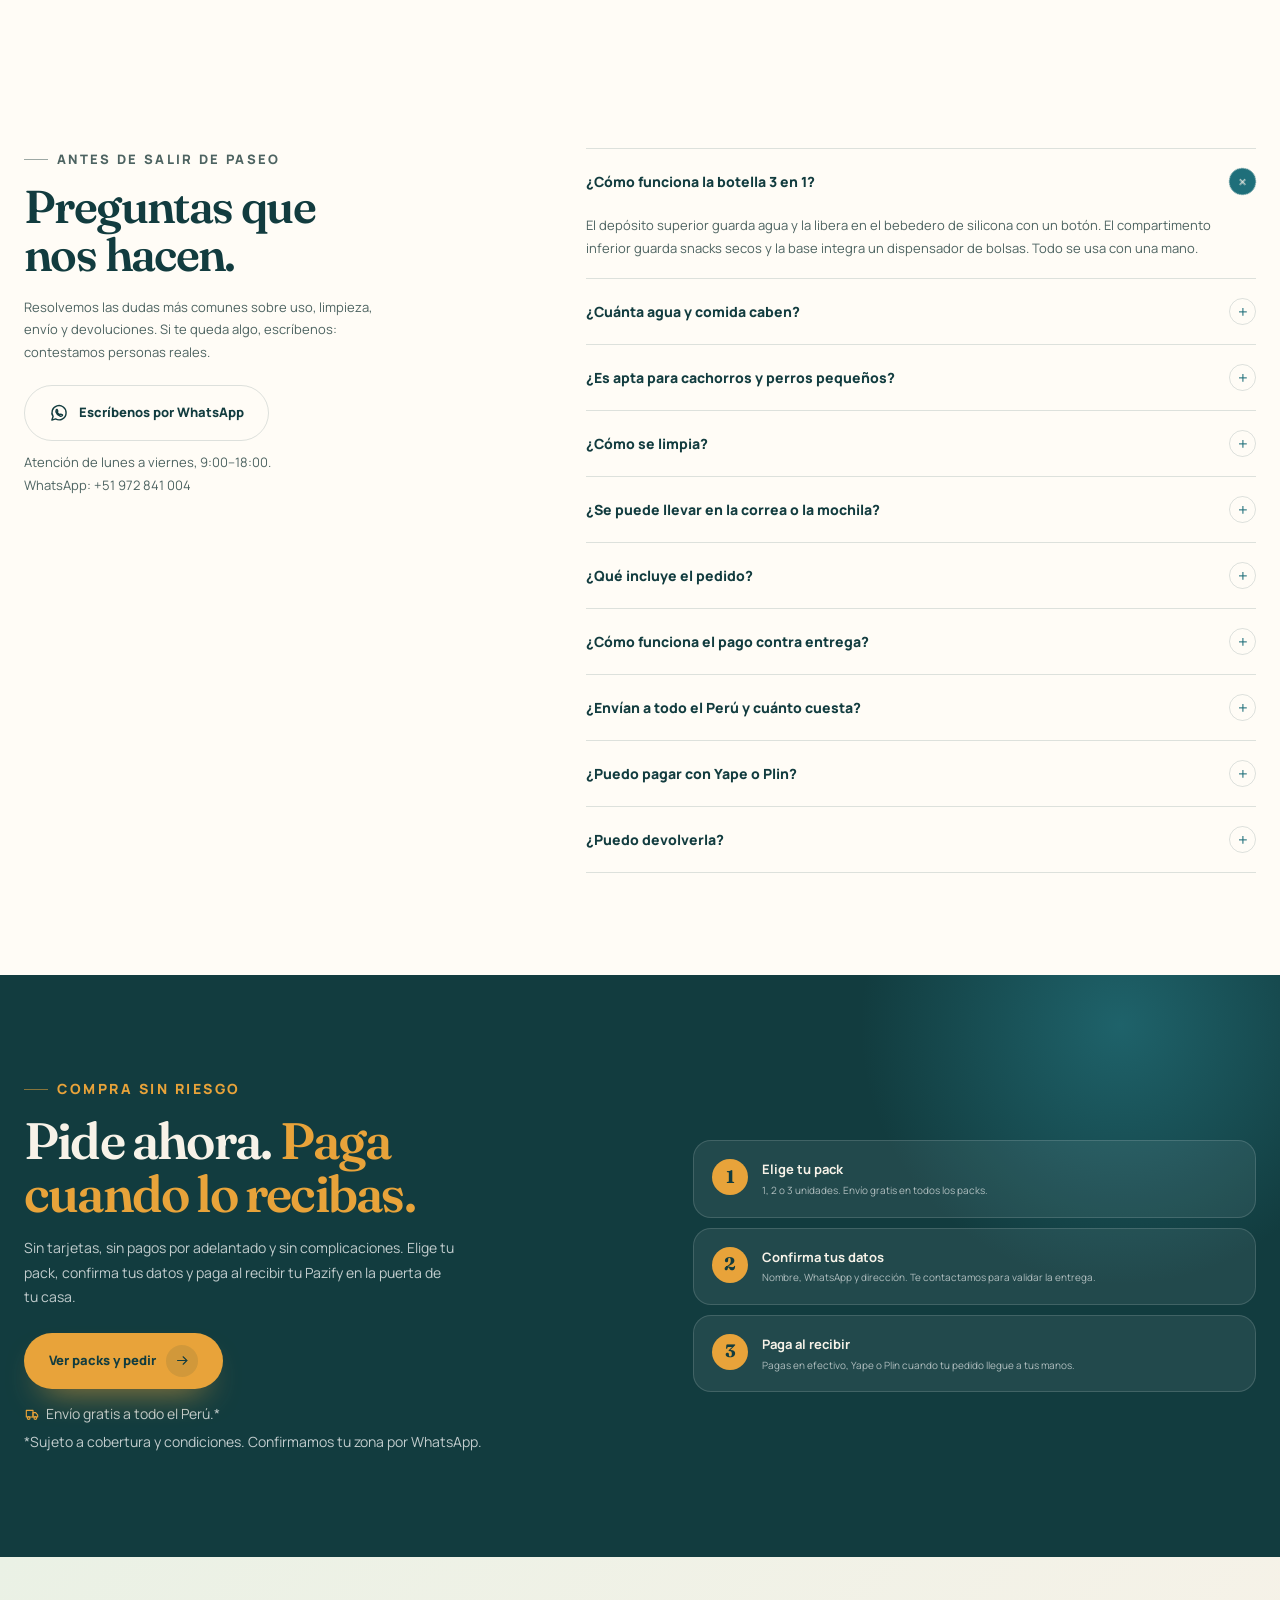
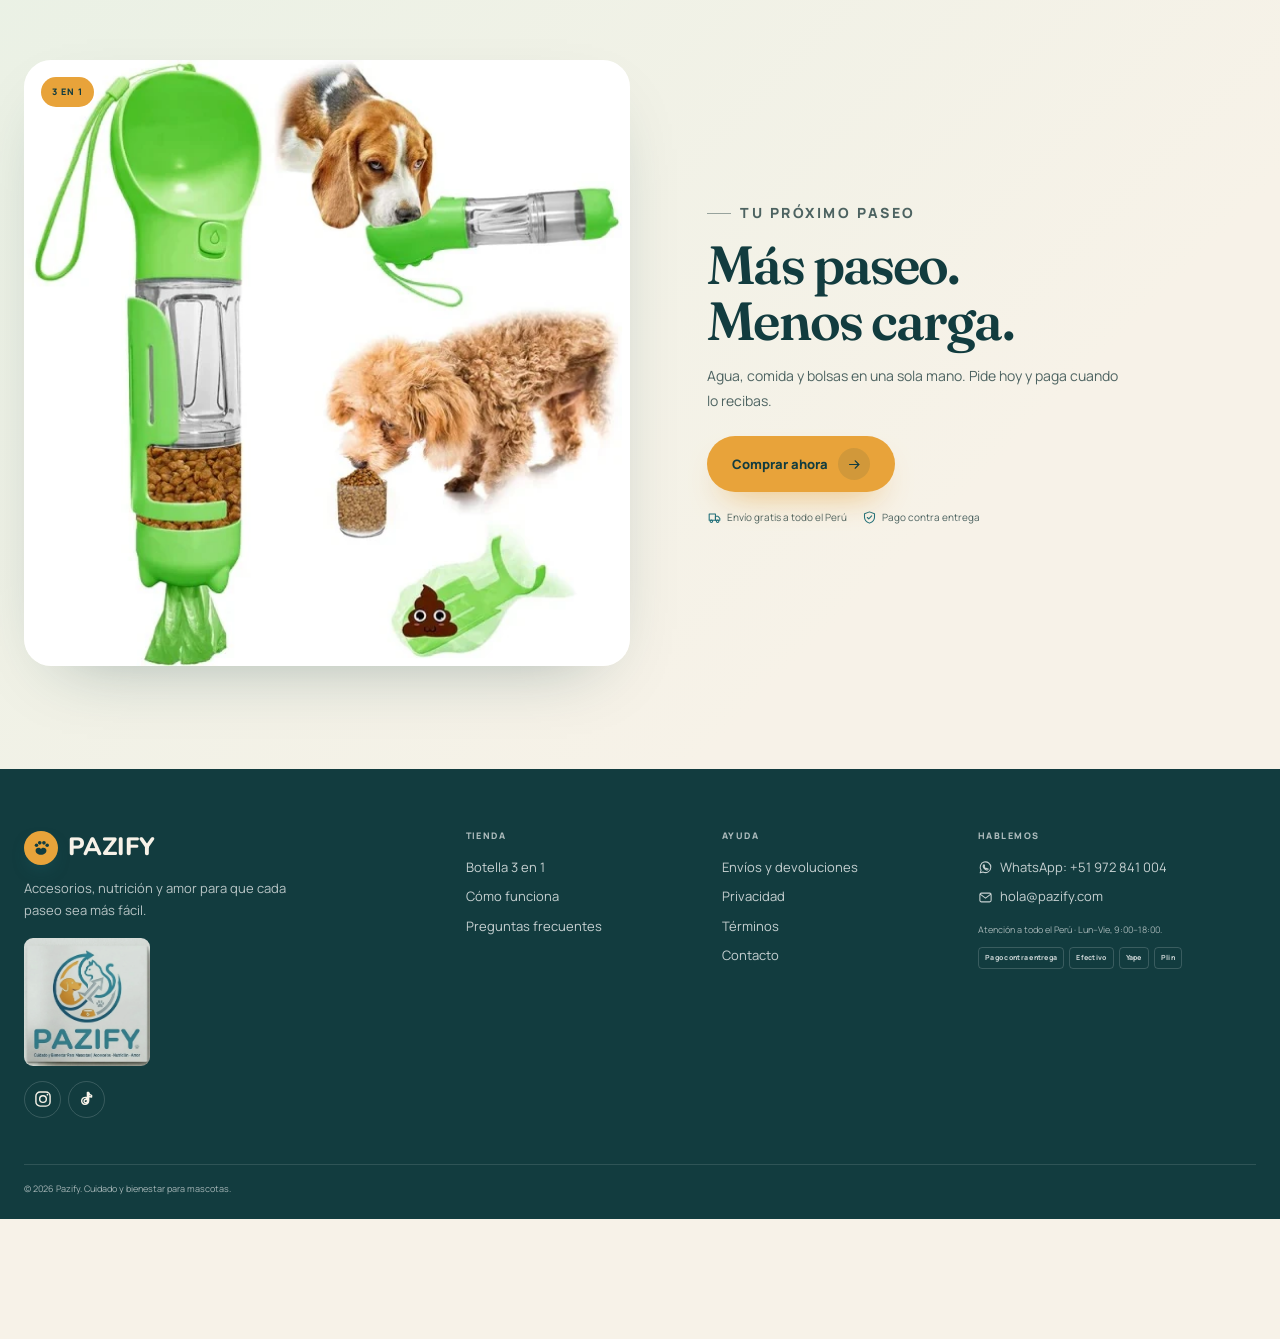
==== commit 44c28d6a: "Pazify: video grande, carrusel con indicador, gracias sin WhatsApp y Worker autónomo" ====
--- a/index.html
+++ b/index.html
@@ -115,11 +115,11 @@
     <div class="announcement-marquee" aria-hidden="true">
       <div class="announcement-track">
         <span>🚚 Envío gratis a todo el Perú</span>
-        <span>💵 Pago contra entrega</span>
+        <span>💵 Pago contra entrega o tarjeta</span>
         <span>🛡️ Garantía de 30 días</span>
         <span>📦 Paga al recibir</span>
         <span>🚚 Envío gratis a todo el Perú</span>
-        <span>💵 Pago contra entrega</span>
+        <span>💵 Pago contra entrega o tarjeta</span>
         <span>🛡️ Garantía de 30 días</span>
         <span>📦 Paga al recibir</span>
       </div>
@@ -136,7 +136,6 @@
       <nav class="primary-nav" id="primary-nav" aria-label="Navegación principal">
         <a href="#comprar">Comprar</a>
         <a href="#como-funciona">Cómo funciona</a>
-        <a href="#opiniones">Opiniones</a>
         <a href="#faq">Preguntas</a>
       </nav>
 
@@ -184,6 +183,15 @@
               <button class="thumb" type="button" role="tab" aria-selected="false" data-src="assets/img/pazify-lifestyle-2.webp" data-alt="Detalle de Pazify en un paseo real" aria-label="Detalle de Pazify en un paseo real">
                 <img src="assets/img/thumbs/pazify-lifestyle-2.jpg" alt="" width="160" height="160" loading="lazy" decoding="async">
               </button>
+            </div>
+
+            <div class="gallery-dots" data-gallery-dots role="group" aria-label="Indicador de imágenes">
+              <button class="gallery-dot is-active" type="button" data-gallery-dot="0" aria-label="Ver imagen 1" aria-pressed="true"></button>
+              <button class="gallery-dot" type="button" data-gallery-dot="1" aria-label="Ver imagen 2" aria-pressed="false"></button>
+              <button class="gallery-dot" type="button" data-gallery-dot="2" aria-label="Ver imagen 3" aria-pressed="false"></button>
+              <button class="gallery-dot" type="button" data-gallery-dot="3" aria-label="Ver imagen 4" aria-pressed="false"></button>
+              <button class="gallery-dot" type="button" data-gallery-dot="4" aria-label="Ver imagen 5" aria-pressed="false"></button>
+              <button class="gallery-dot" type="button" data-gallery-dot="5" aria-label="Ver imagen 6" aria-pressed="false"></button>
             </div>
 
             <button class="video-thumb" type="button" data-video-open>
@@ -257,17 +265,18 @@
               </fieldset>
             </form>
 
-            <p class="shipping-nudge shipping-nudge-green" data-shipping-nudge><span class="pulse-dot"></span> 🚚 Envío gratis a todo el Perú · Paga al recibir</p>
+            <p class="shipping-nudge shipping-nudge-green" data-shipping-nudge><span class="pulse-dot"></span> 🚚 Envío gratis a todo el Perú · Pago contra entrega o tarjeta</p>
 
             <div class="buy-actions">
               <button class="btn btn-primary btn-add btn-cta" type="button" data-open-order>
-                Comprar contra entrega <span class="btn-price" data-order-price-cta>S/ 89.90</span>
+                Comprar ahora <span class="btn-price" data-order-price-cta>S/ 89.90</span>
                 <span class="btn-icon"><svg class="icon"><use href="#i-arrow-right"/></svg></span>
               </button>
             </div>
 
             <div class="sales-proof">
               <span class="sales-chip">✅ Pago contra entrega</span>
+              <span class="sales-chip">🔒 Pago seguro</span>
               <span class="sales-chip">🚚 Envío gratis</span>
               <span class="sales-chip">🛡️ Garantía 30 días</span>
             </div>
@@ -287,10 +296,11 @@
             </div>
 
             <div class="payment-row">
-              <span class="payment-label">Pagas al recibir con</span>
-              <span class="payment-chip">Efectivo</span>
+              <span class="payment-label">Paga como prefieras</span>
+              <span class="payment-chip">Contra entrega</span>
               <span class="payment-chip">Yape</span>
               <span class="payment-chip">Plin</span>
+              <span class="payment-chip">Tarjeta próximamente</span>
               <span class="payment-note">según disponibilidad</span>
             </div>
 
@@ -329,6 +339,29 @@
           <div><svg class="icon"><use href="#i-shield"/></svg><span><strong>Pago contra entrega</strong><small>pagas al recibir</small></span></div>
           <div><svg class="icon"><use href="#i-lock"/></svg><span><strong>Garantía 30 días</strong><small>compra protegida</small></span></div>
           <div><svg class="icon"><use href="#i-whatsapp"/></svg><span><strong>Atención por WhatsApp</strong><small>te ayudamos a elegir</small></span></div>
+        </div>
+      </div>
+    </section>
+
+    <section class="video-showcase section" id="video">
+      <div class="container video-showcase-grid">
+        <div class="video-showcase-copy">
+          <p class="eyebrow">VIDEO REAL · 21 SEGUNDOS</p>
+          <h2>Mira Pazify en acción.</h2>
+          <p>Agua, snacks y bolsas en un solo accesorio. Mira el video real del producto y descubre lo fácil que es salir de paseo con todo en una mano.</p>
+          <div class="video-points">
+            <span>💧 Agua</span>
+            <span>🦴 Snacks</span>
+            <span>💩 Bolsas</span>
+          </div>
+          <button class="btn btn-primary btn-cta" type="button" data-open-order>Comprar ahora <span class="btn-icon"><svg class="icon"><use href="#i-arrow-right"/></svg></span></button>
+        </div>
+        <div class="video-showcase-frame">
+          <video controls playsinline preload="metadata" poster="assets/img/pazify-video-poster.jpg">
+            <source src="assets/video/pazify-demo.mp4" type="video/mp4">
+            Tu navegador no soporta video HTML5.
+          </video>
+          <span class="video-badge">▶ Video real · 21 s</span>
         </div>
       </div>
     </section>
@@ -509,62 +542,6 @@
       </div>
     </section>
 
-    <section class="reviews section" id="opiniones">
-      <div class="container">
-        <div class="section-heading split">
-          <div>
-            <p class="eyebrow">HISTORIAS DE PASEOS MÁS LIGEROS</p>
-            <h2>La diferencia se nota en el paseo.</h2>
-          </div>
-          <div class="reviews-meta" data-demo-only hidden>
-            <span class="demo-chip">Opiniones de ejemplo</span>
-            <p>Estas historias son contenido de muestra. Sustitúyelas por reseñas reales antes de publicar.</p>
-          </div>
-        </div>
-
-        <div class="reviews-grid" data-demo-only hidden>
-          <article class="review-feature">
-            <img src="assets/img/pazify-components.webp" alt="Perro feliz mirando hacia arriba en el parque" width="1600" height="1000" loading="lazy">
-            <div class="review-feature-copy">
-              <span class="quote-mark" aria-hidden="true">“</span>
-              <p>Ahora salgo con una sola cosa. El agua no se derrama y Luna bebe sin problema.</p>
-              <span>María G. · Lima</span>
-            </div>
-          </article>
-
-          <div class="review-cards">
-            <article class="review-card">
-              <span class="stars" aria-label="5 estrellas">★★★★★</span>
-              <p>“El compartimento de comida es perfecto para premios en el parque. Ya no cargo tres bolsillos.”</p>
-              <div class="review-author"><span class="avatar">DR</span><span><strong>Diego R.</strong><small>Arequipa</small></span></div>
-            </article>
-            <article class="review-card">
-              <span class="stars" aria-label="5 estrellas">★★★★★</span>
-              <p>“Las bolsas van en la base. Nunca más me doy cuenta de que se acabaron cuando ya es tarde.”</p>
-              <div class="review-author"><span class="avatar">CM</span><span><strong>Carla M.</strong><small>Trujillo</small></span></div>
-            </article>
-            <article class="review-card">
-              <span class="stars" aria-label="5 estrellas">★★★★★</span>
-              <p>“Es compacta, bonita y se limpia rápido. Ya vive en la mochila de paseo.”</p>
-              <div class="review-author"><span class="avatar">AP</span><span><strong>Andrés P.</strong><small>Cusco</small></span></div>
-            </article>
-            <article class="review-card review-card-note">
-              <span class="review-note-icon"><svg class="icon"><use href="#i-quote"/></svg></span>
-              <p>¿Ya tienes tu Pazify? Comparte tu historia y ayuda a más familias a pasear más ligeras.</p>
-              <a class="text-link" href="mailto:hola@pazify.com?subject=Mi%20historia%20con%20Pazify">Compartir mi historia <svg class="icon"><use href="#i-arrow-up-right"/></svg></a>
-            </article>
-          </div>
-        </div>
-
-        <div class="reviews-empty" data-production-only hidden>
-          <span class="bento-icon"><svg class="icon"><use href="#i-quote"/></svg></span>
-          <h3>Aún no hay reseñas verificadas.</h3>
-          <p>Estamos recolectando experiencias reales de clientes. Si ya tienes tu Pazify, comparte la tuya; la publicaremos solo con tu permiso.</p>
-          <a class="btn btn-outline" data-whatsapp-link href="https://wa.me/?text=Hola%20Pazify%2C%20quiero%20compartir%20mi%20experiencia" target="_blank" rel="noopener">Compartir mi experiencia</a>
-        </div>
-      </div>
-    </section>
-
     <section class="faq section" id="faq">
       <div class="container faq-grid">
         <div class="faq-intro">
@@ -660,7 +637,7 @@
           <p class="eyebrow">TU PRÓXIMO PASEO</p>
           <h2>Más paseo. Menos carga.</h2>
           <p>Agua, comida y bolsas en una sola mano. Pide hoy y paga cuando lo recibas.</p>
-          <button class="btn btn-primary btn-cta" type="button" data-open-order>Comprar contra entrega <span class="btn-icon"><svg class="icon"><use href="#i-arrow-right"/></svg></span></button>
+          <button class="btn btn-primary btn-cta" type="button" data-open-order>Comprar ahora <span class="btn-icon"><svg class="icon"><use href="#i-arrow-right"/></svg></span></button>
           <div class="final-trust">
             <span><svg class="icon"><use href="#i-truck"/></svg> Envío gratis a todo el Perú</span>
             <span><svg class="icon"><use href="#i-shield"/></svg> Pago contra entrega</span>
@@ -689,7 +666,6 @@
         <h3>Tienda</h3>
         <a href="#comprar">Botella 3 en 1</a>
         <a href="#como-funciona">Cómo funciona</a>
-        <a href="#opiniones">Opiniones</a>
         <a href="#faq">Preguntas frecuentes</a>
       </div>
 
@@ -726,7 +702,7 @@
 
       <div class="checkout-head">
         <p class="eyebrow">COMPRA CONTRA ENTREGA</p>
-        <h2 id="order-title">Pide ahora. Paga al recibir.</h2>
+        <h2 id="order-title">Pide ahora. Elige cómo pagar.</h2>
         <p>Sin pagos por adelantado. Elige tu pack, déjanos tus datos y coordinamos la entrega por WhatsApp.</p>
       </div>
 
@@ -790,14 +766,25 @@
           <label class="city-other" data-city-other-wrap hidden>Otro distrito / ciudad<input name="cityOther" type="text" minlength="2" maxlength="80" placeholder="Escribe tu distrito o ciudad"></label>
           <label>Dirección completa<input name="address" type="text" autocomplete="street-address" minlength="8" maxlength="200" required></label>
           <label>Referencia (opcional)<input name="reference" type="text" maxlength="120" placeholder="Ej. frente al parque, casa verde"></label>
+          <fieldset class="payment-choice">
+            <legend>Método de pago</legend>
+            <label class="payment-option">
+              <input type="radio" name="payment" value="contraentrega" checked>
+              <span><strong>Pago contra entrega</strong><small>Pagas cuando recibes tu pedido.</small></span>
+            </label>
+            <label class="payment-option payment-option-disabled">
+              <input type="radio" name="payment" value="tarjeta" disabled>
+              <span><strong>Tarjeta de crédito/débito</strong><small>Próximamente: estamos integrando una pasarela segura.</small></span>
+            </label>
+          </fieldset>
           <label class="check-label">
             <input type="checkbox" name="consent" required>
             <span>Acepto la <a href="legal.html#privacidad" target="_blank" rel="noopener">política de privacidad</a> y los <a href="legal.html#terminos" target="_blank" rel="noopener">términos</a>.</span>
           </label>
           <p class="form-note" data-order-status role="status"></p>
           <p class="demo-order-note" data-demo-order-note hidden>Modo demostración: este pedido no se registrará.</p>
-          <button class="btn btn-primary btn-full btn-cta" type="submit">Confirmar pedido contra entrega <span class="btn-icon"><svg class="icon"><use href="#i-check"/></svg></span></button>
-          <p class="checkout-note">No pagas nada ahora. Pagas al recibir tu pedido.</p>
+          <button class="btn btn-primary btn-full btn-cta" type="submit">Confirmar pedido <span class="btn-icon"><svg class="icon"><use href="#i-check"/></svg></span></button>
+          <p class="checkout-note">Contra entrega: pagas al recibir. Pago con tarjeta: próximamente.</p>
         </form>
 
         <aside class="checkout-summary order-summary">
@@ -879,7 +866,7 @@
       <small>Pago contra entrega</small>
     </div>
     <button class="btn btn-primary btn-cta sticky-buy-button" type="button" data-open-order>
-      <span class="sticky-cta-long">Comprar contra entrega</span>
+      <span class="sticky-cta-long">Comprar ahora</span>
       <span class="sticky-cta-short">Comprar</span>
       <span class="btn-icon"><svg class="icon"><use href="#i-arrow-right"/></svg></span>
     </button>
--- a/styles.css
+++ b/styles.css
@@ -6288,3 +6288,189 @@
   max-height: 68dvh;
   object-fit: contain;
 }
+
+/* ---------- Video grande ---------- */
+
+.video-showcase {
+  background: var(--paper);
+}
+
+.video-showcase-grid {
+  display: grid;
+  grid-template-columns: 0.85fr 1.15fr;
+  gap: clamp(30px, 6vw, 80px);
+  align-items: center;
+}
+
+.video-showcase-copy h2 {
+  margin: 12px 0 16px;
+  font-size: clamp(2.4rem, 4vw, 3.8rem);
+}
+
+.video-showcase-copy > p {
+  max-width: 460px;
+  color: var(--muted);
+  font-size: 15px;
+  line-height: 1.75;
+}
+
+.video-points {
+  display: flex;
+  flex-wrap: wrap;
+  gap: 8px;
+  margin: 18px 0 22px;
+}
+
+.video-points span {
+  padding: 8px 12px;
+  border-radius: var(--radius-pill);
+  background: var(--sage);
+  color: var(--teal-dark);
+  font-size: 12px;
+  font-weight: 800;
+}
+
+.video-showcase-frame {
+  position: relative;
+  justify-self: center;
+  width: min(100%, 520px);
+  overflow: hidden;
+  border-radius: 28px;
+  background: #071f21;
+  box-shadow: var(--shadow-soft);
+}
+
+.video-showcase-frame video {
+  display: block;
+  width: 100%;
+  max-height: 78vh;
+  background: #000;
+  object-fit: contain;
+}
+
+.video-badge {
+  position: absolute;
+  top: 14px;
+  left: 14px;
+  padding: 8px 12px;
+  border-radius: var(--radius-pill);
+  background: var(--amber);
+  color: var(--ink);
+  font-size: 10px;
+  font-weight: 900;
+  letter-spacing: 0.03em;
+  box-shadow: 0 10px 24px -14px rgba(0, 0, 0, 0.5);
+}
+
+/* ---------- Indicador de carrusel ---------- */
+
+.gallery-dots {
+  display: flex;
+  align-items: center;
+  justify-content: center;
+  gap: 6px;
+  margin-top: 10px;
+}
+
+.gallery-dot {
+  width: 9px;
+  height: 9px;
+  padding: 0;
+  border: 0;
+  border-radius: 999px;
+  background: rgba(18, 60, 63, 0.22);
+  transition:
+    width 0.35s var(--ease),
+    background-color 0.35s var(--ease);
+}
+
+.gallery-dot.is-active {
+  width: 28px;
+  background: var(--teal-dark);
+}
+
+/* ---------- Selección de pago ---------- */
+
+.payment-choice {
+  display: grid;
+  gap: 8px;
+  margin: 4px 0;
+  padding: 0;
+  border: 0;
+}
+
+.payment-choice legend {
+  margin-bottom: 4px;
+  color: var(--ink);
+  font-size: 12px;
+  font-weight: 800;
+}
+
+.payment-option {
+  display: flex;
+  align-items: flex-start;
+  gap: 10px;
+  padding: 13px;
+  border: 1px solid var(--line);
+  border-radius: 13px;
+  background: var(--cream);
+  cursor: pointer;
+  transition:
+    border-color 0.35s var(--ease),
+    background-color 0.35s var(--ease),
+    box-shadow 0.35s var(--ease);
+}
+
+.payment-option:has(input:checked) {
+  border-color: var(--teal-dark);
+  background: var(--sage-2);
+  box-shadow: 0 0 0 1px var(--teal-dark);
+}
+
+.payment-option input {
+  width: 20px;
+  height: 20px;
+  margin-top: 1px;
+  accent-color: var(--teal-dark);
+}
+
+.payment-option span {
+  display: flex;
+  flex-direction: column;
+  gap: 2px;
+}
+
+.payment-option strong {
+  color: var(--ink);
+  font-size: 12px;
+}
+
+.payment-option small {
+  color: var(--muted);
+  font-size: 10px;
+  line-height: 1.4;
+}
+
+@media (max-width: 860px) {
+  .video-showcase-grid {
+    grid-template-columns: 1fr;
+    gap: 24px;
+  }
+
+  .video-showcase-frame {
+    order: -1;
+    width: min(100%, 430px);
+  }
+
+  .video-showcase-copy {
+    text-align: center;
+  }
+
+  .video-showcase-copy > p {
+    margin-inline: auto;
+  }
+
+  .video-points {
+    justify-content: center;
+  }
+}
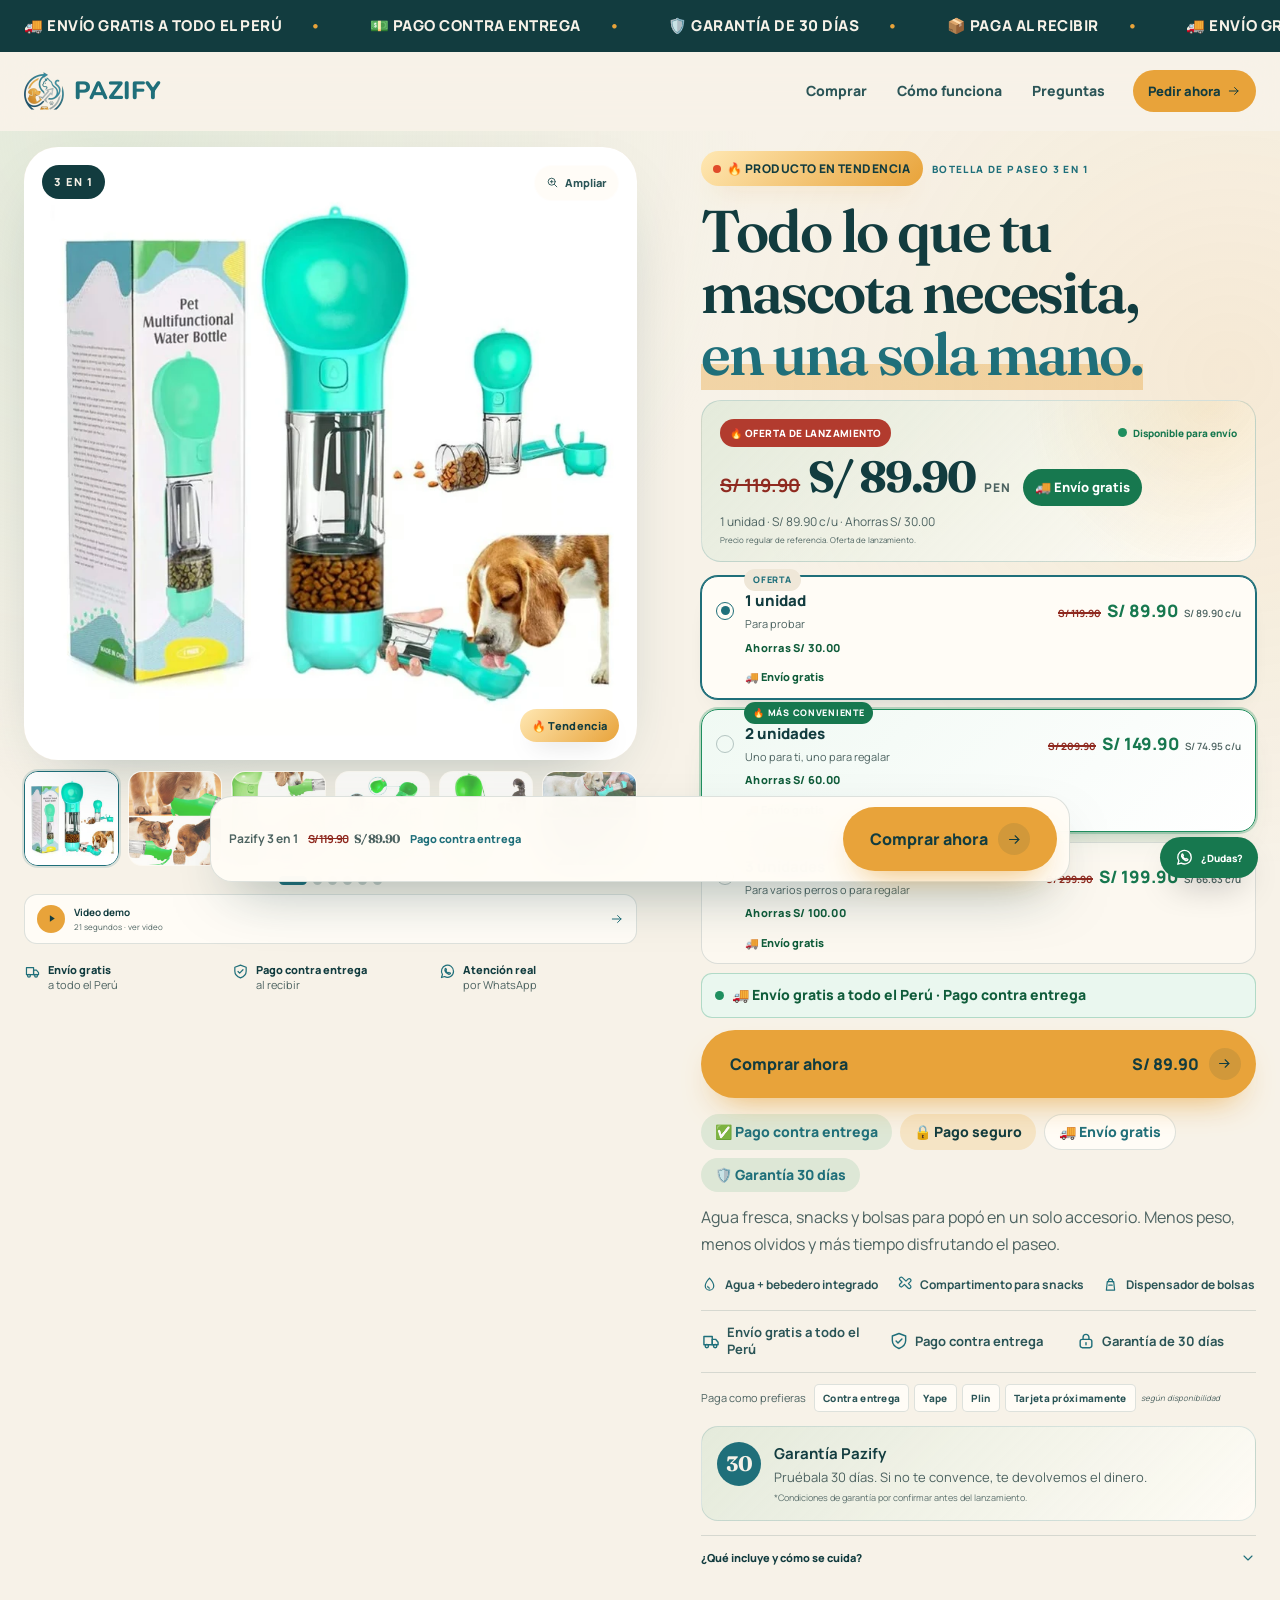
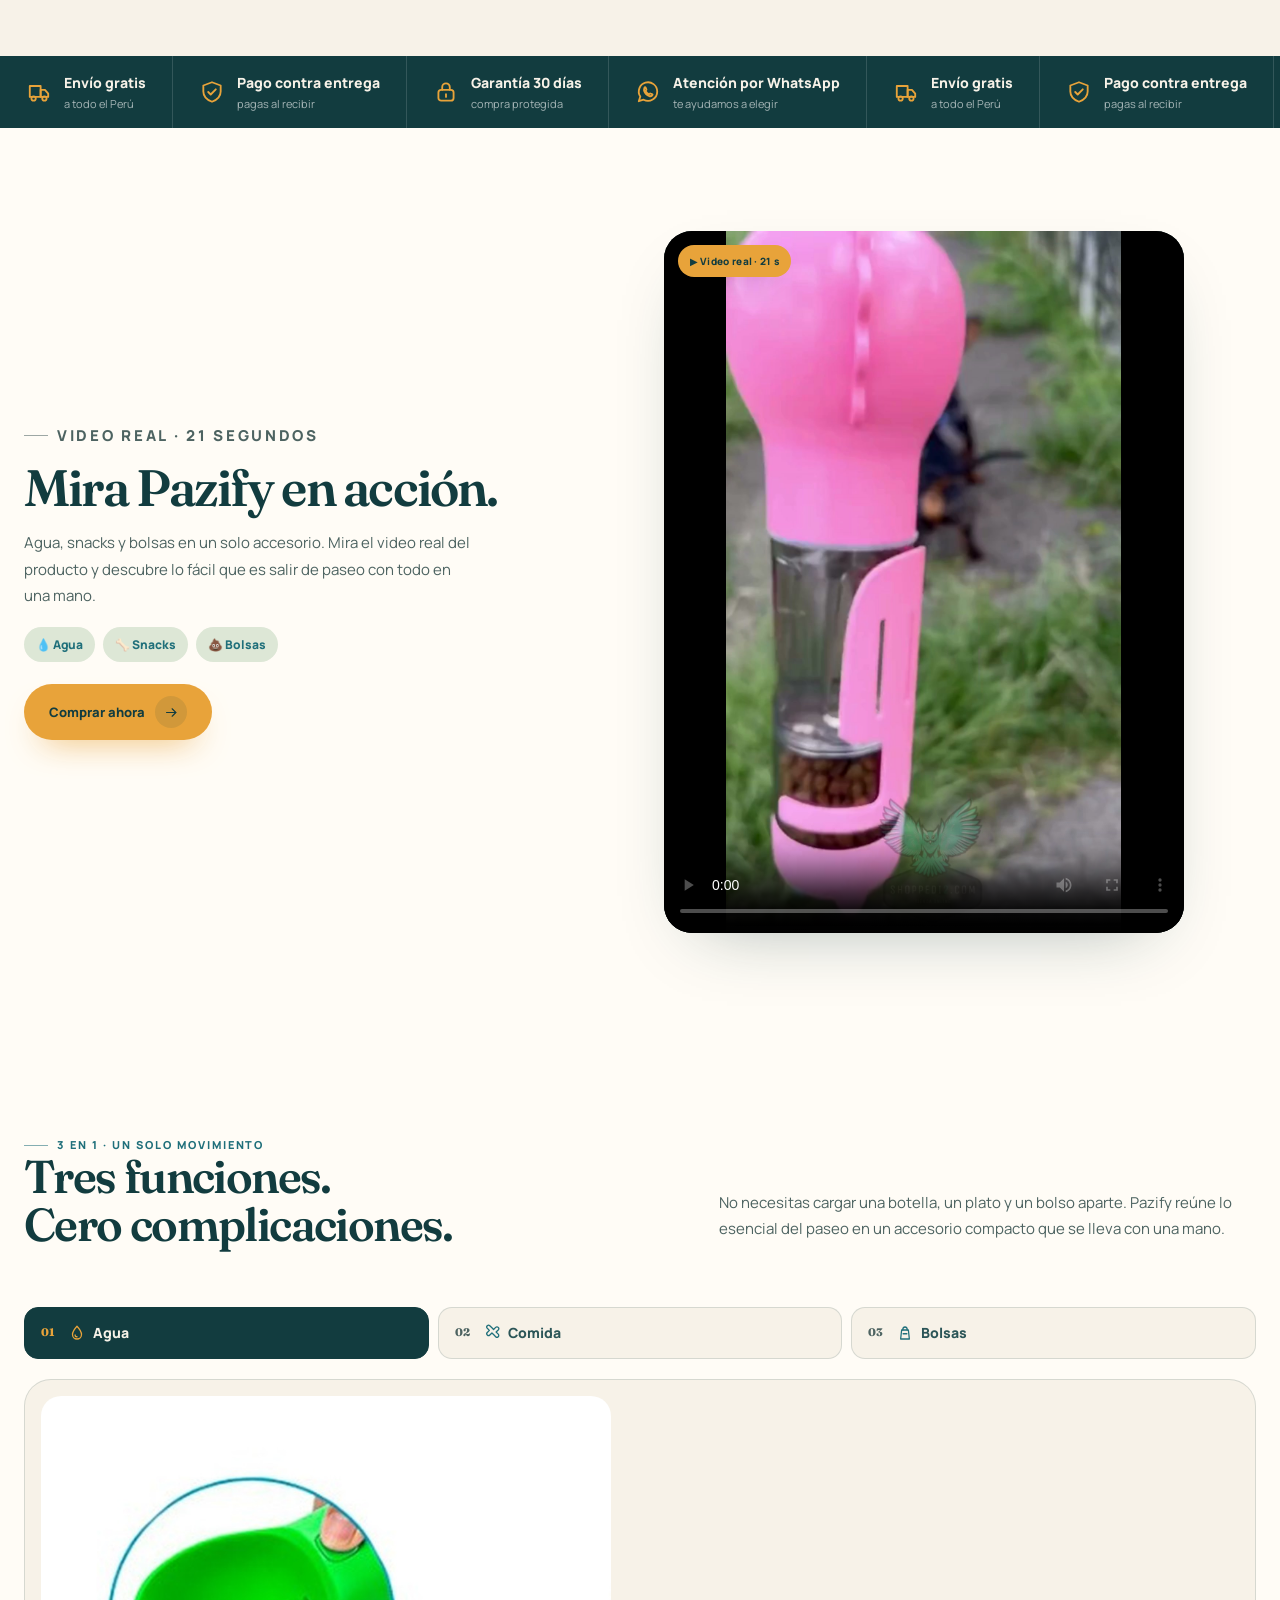
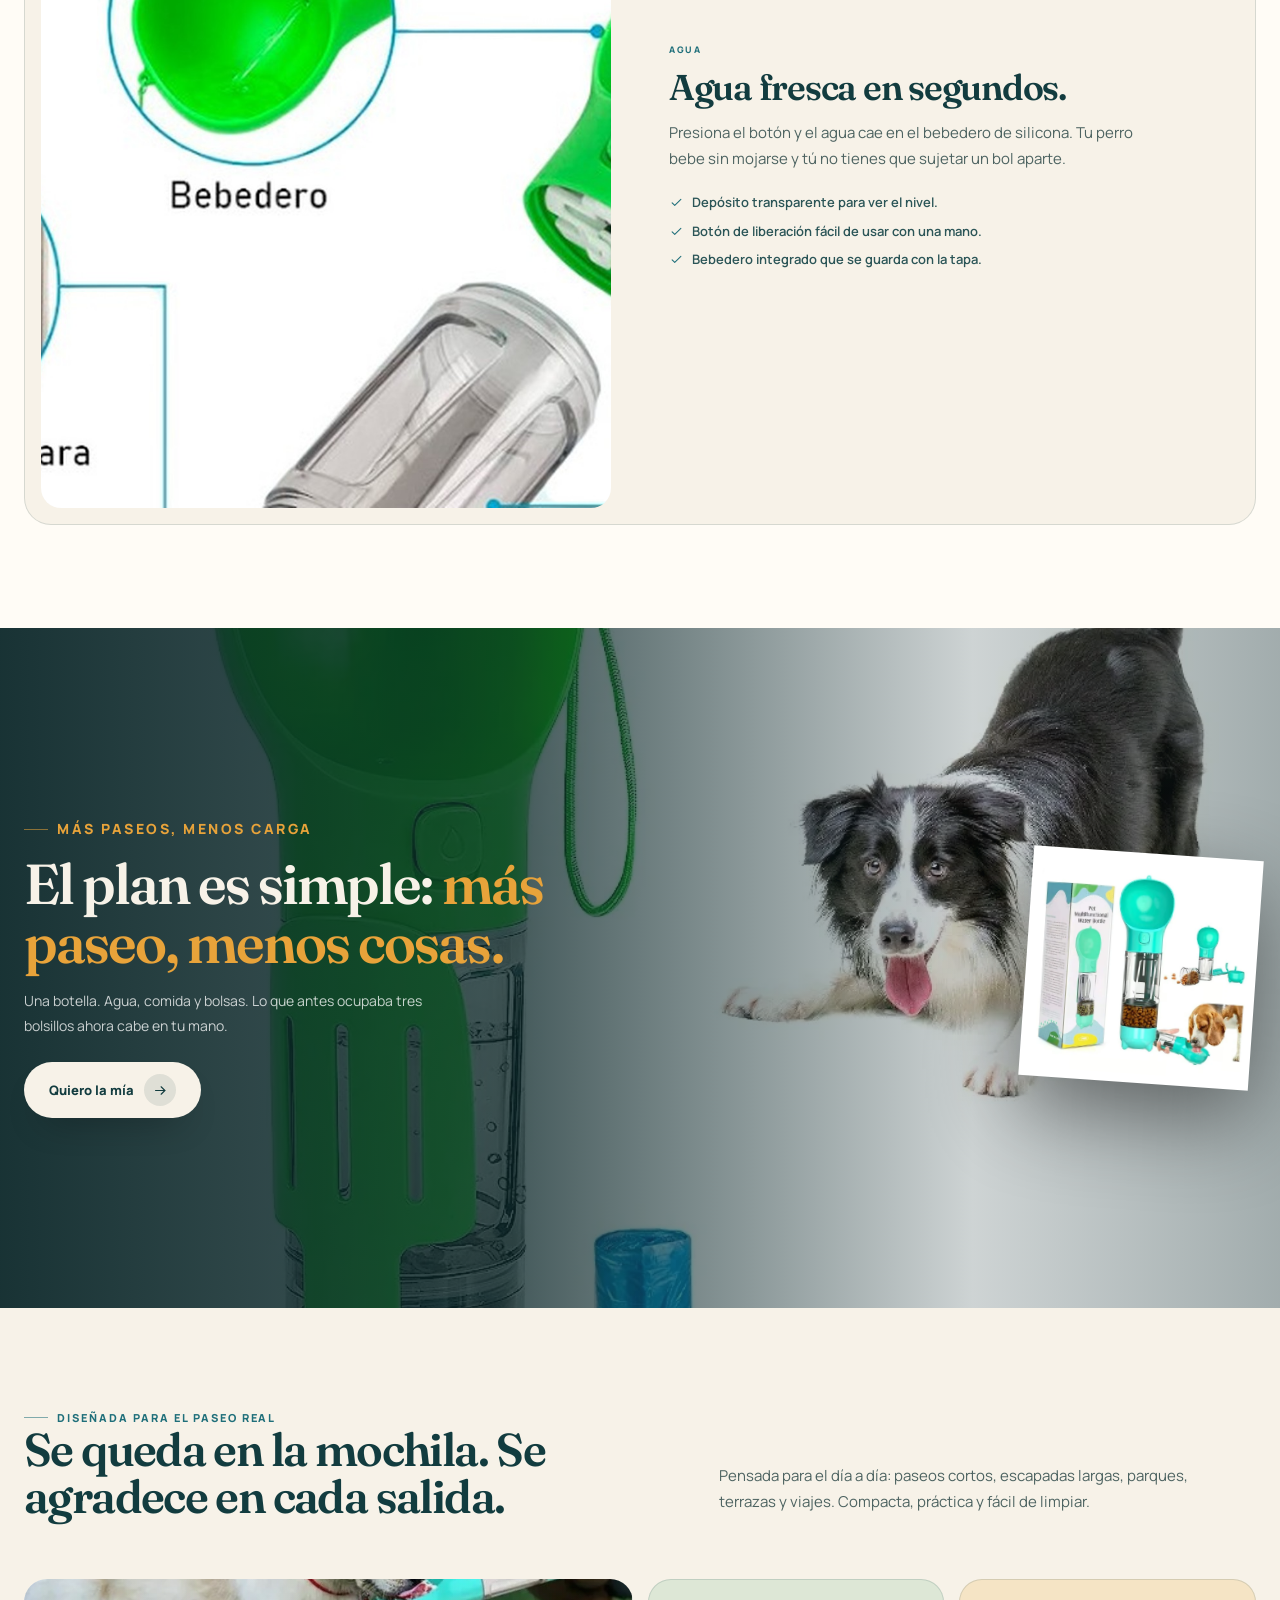
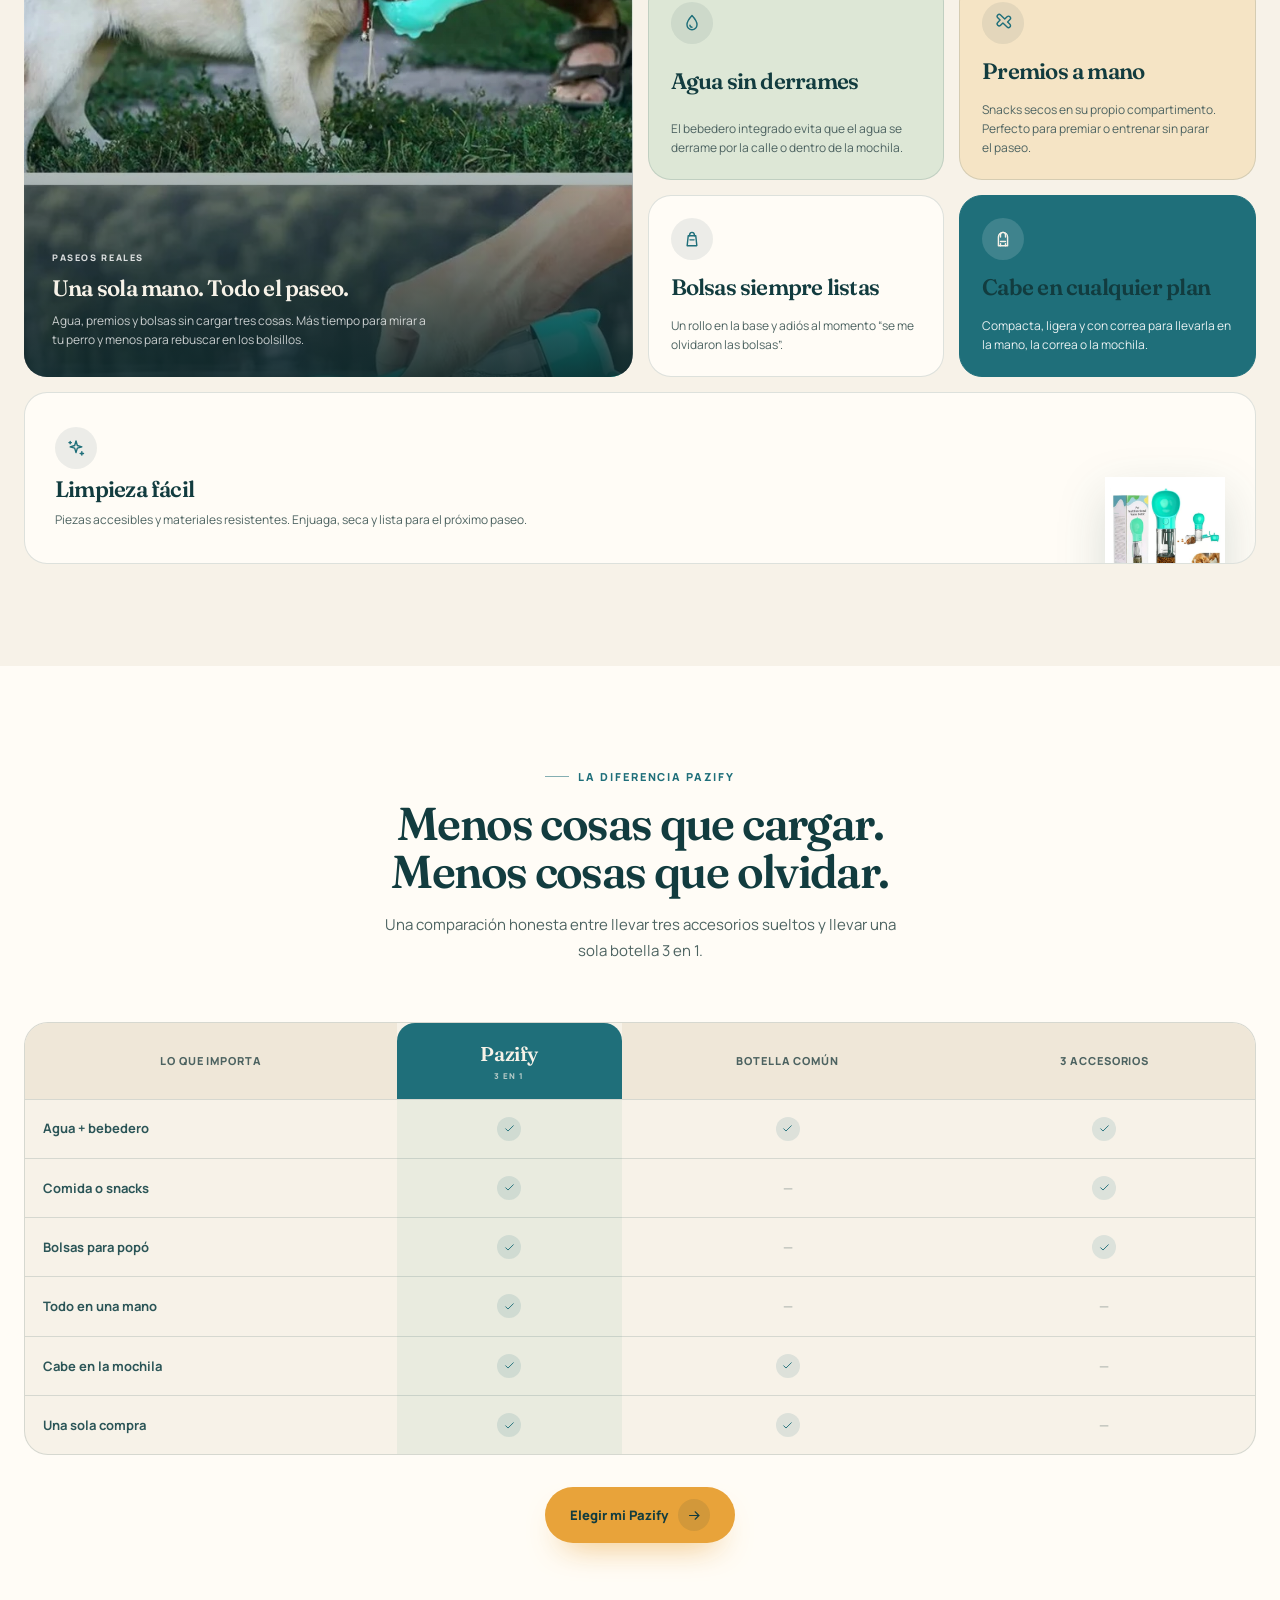
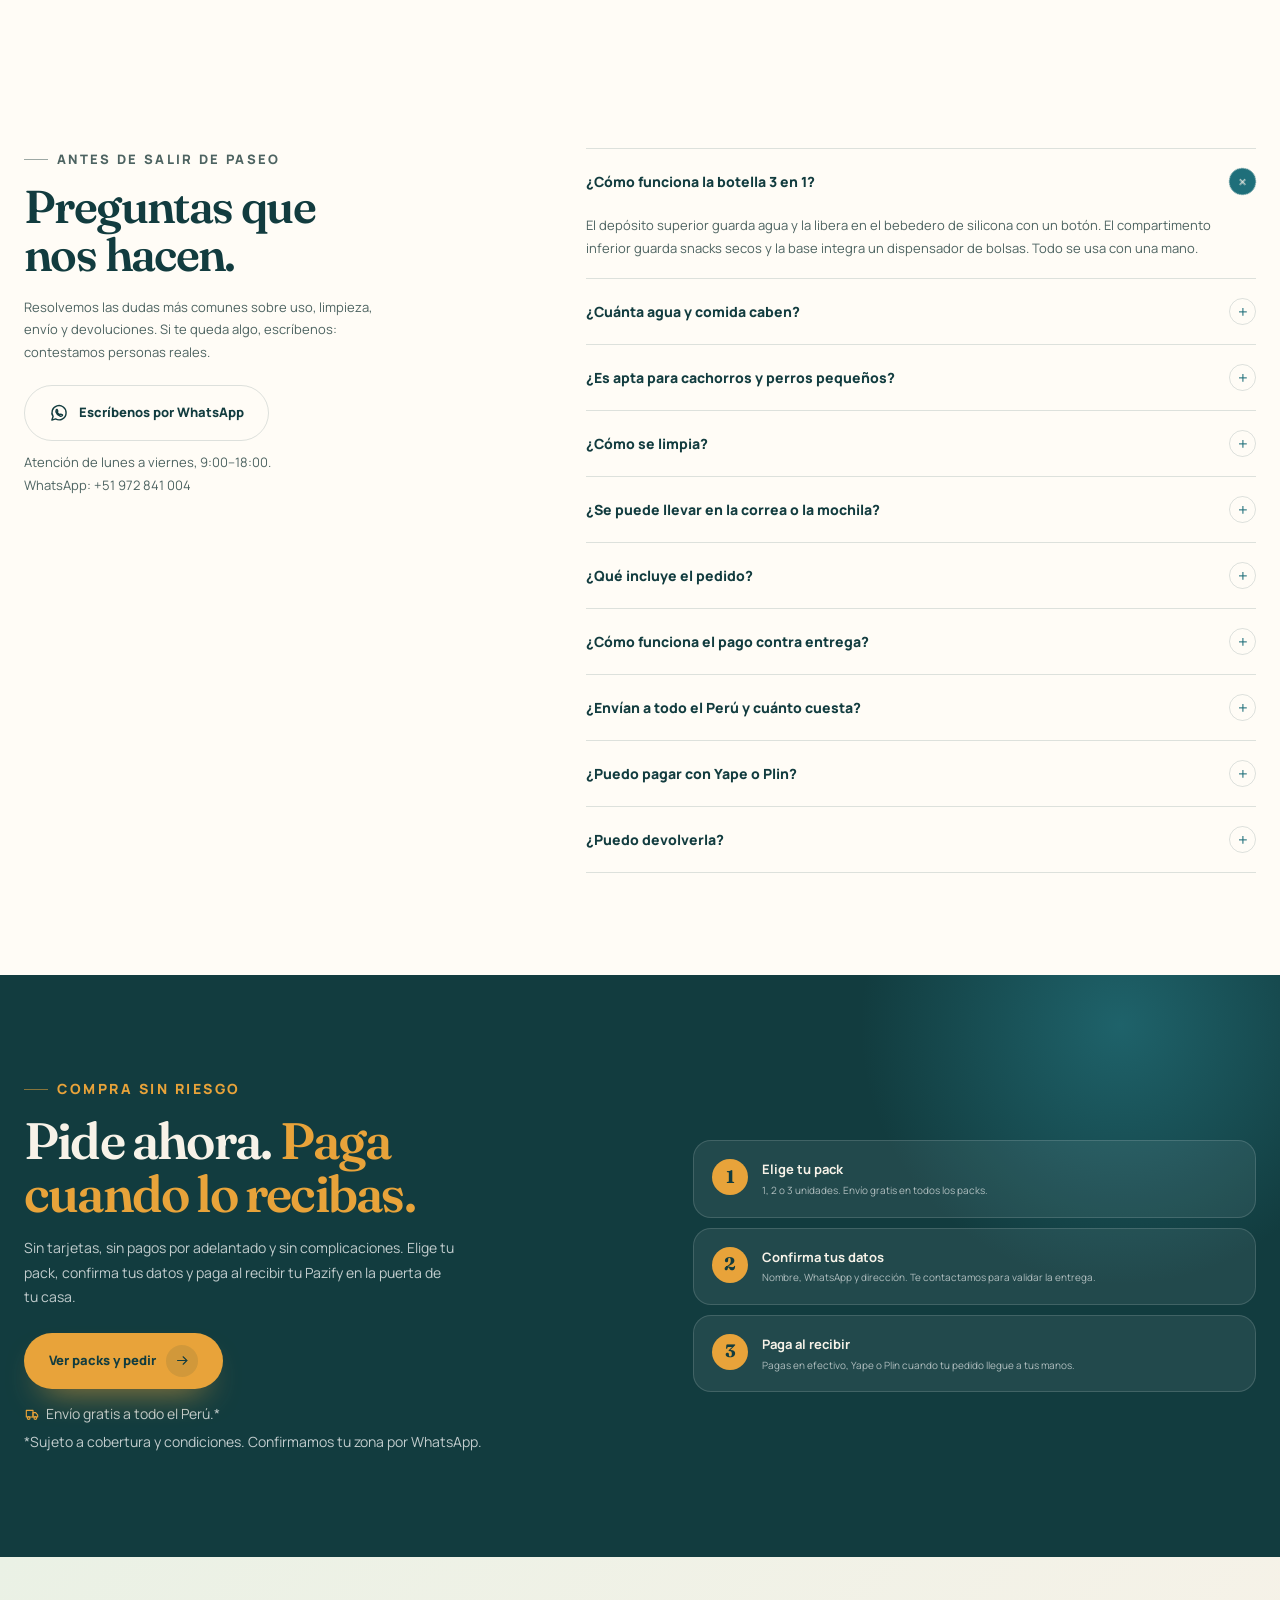
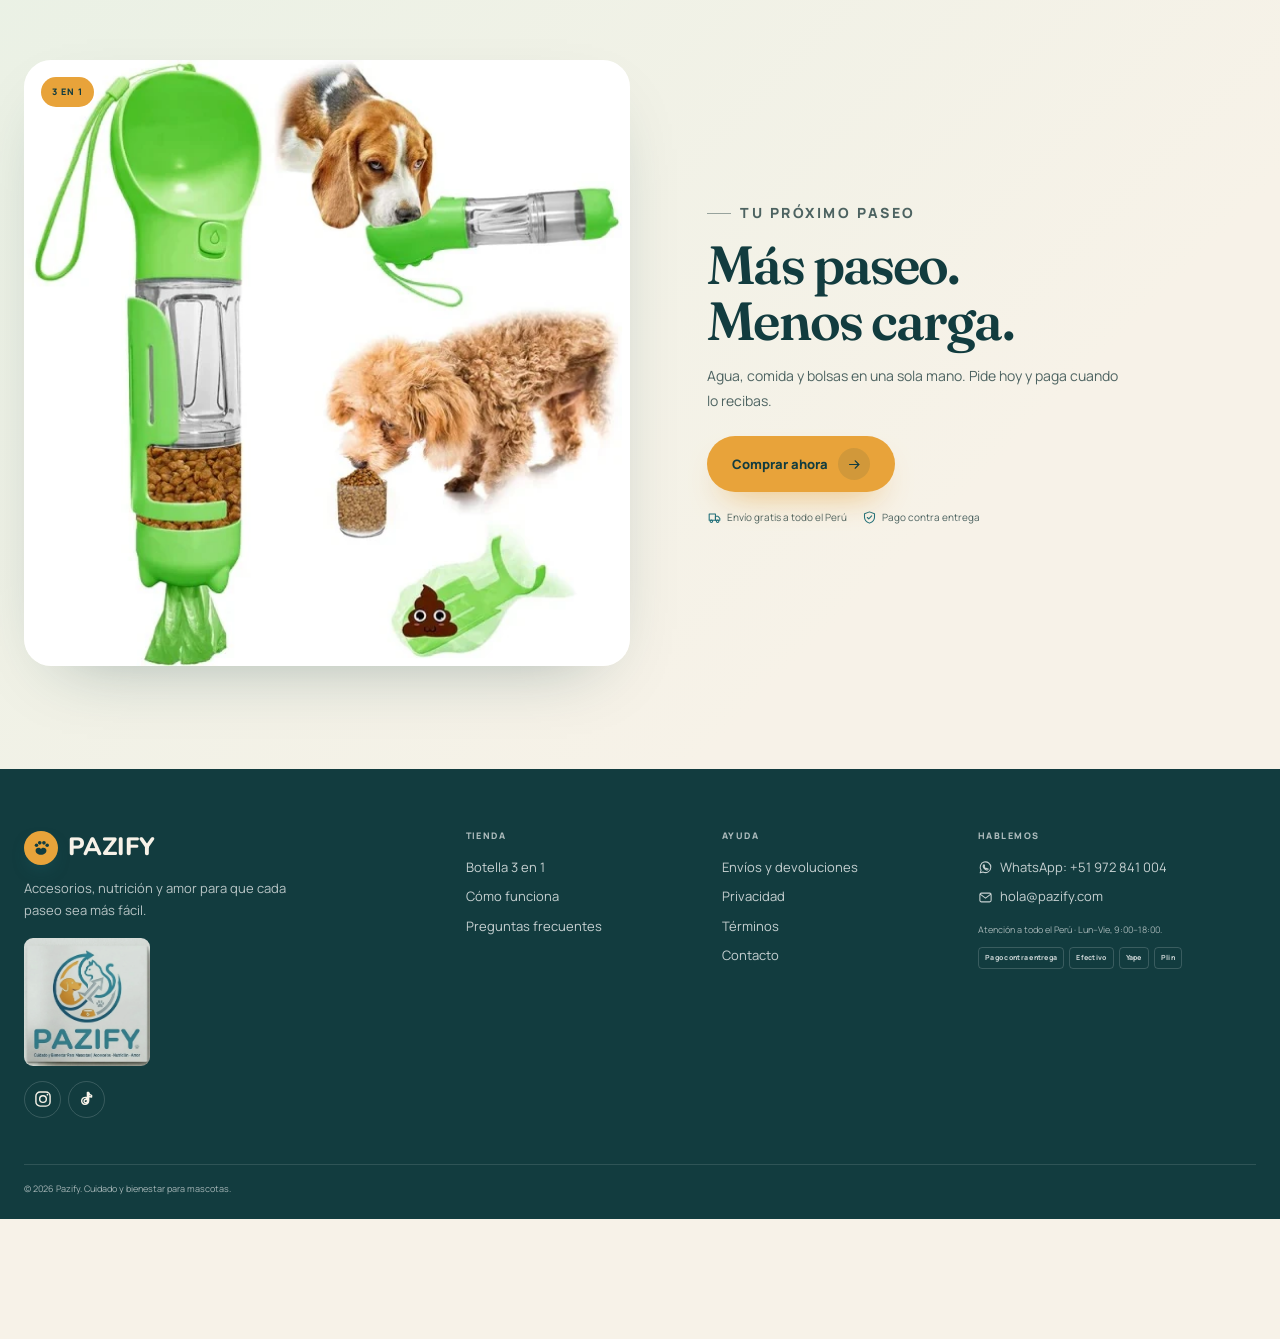
==== commit 1ae4c7a9: "Pazify final: video grande, carrusel con puntos, gracias y Worker autónomo" ====
--- a/index.html
+++ b/index.html
@@ -115,11 +115,11 @@
     <div class="announcement-marquee" aria-hidden="true">
       <div class="announcement-track">
         <span>🚚 Envío gratis a todo el Perú</span>
-        <span>💵 Pago contra entrega o tarjeta</span>
+        <span>💵 Pago contra entrega</span>
         <span>🛡️ Garantía de 30 días</span>
         <span>📦 Paga al recibir</span>
         <span>🚚 Envío gratis a todo el Perú</span>
-        <span>💵 Pago contra entrega o tarjeta</span>
+        <span>💵 Pago contra entrega</span>
         <span>🛡️ Garantía de 30 días</span>
         <span>📦 Paga al recibir</span>
       </div>
@@ -265,7 +265,7 @@
               </fieldset>
             </form>
 
-            <p class="shipping-nudge shipping-nudge-green" data-shipping-nudge><span class="pulse-dot"></span> 🚚 Envío gratis a todo el Perú · Pago contra entrega o tarjeta</p>
+            <p class="shipping-nudge shipping-nudge-green" data-shipping-nudge><span class="pulse-dot"></span> 🚚 Envío gratis a todo el Perú · Pago contra entrega</p>
 
             <div class="buy-actions">
               <button class="btn btn-primary btn-add btn-cta" type="button" data-open-order>
--- a/styles.css
+++ b/styles.css
@@ -6474,3 +6474,13 @@
     justify-content: center;
   }
 }
+
+
+.payment-option-disabled {
+  cursor: not-allowed;
+  opacity: 0.55;
+}
+
+.payment-option-disabled input {
+  cursor: not-allowed;
+}
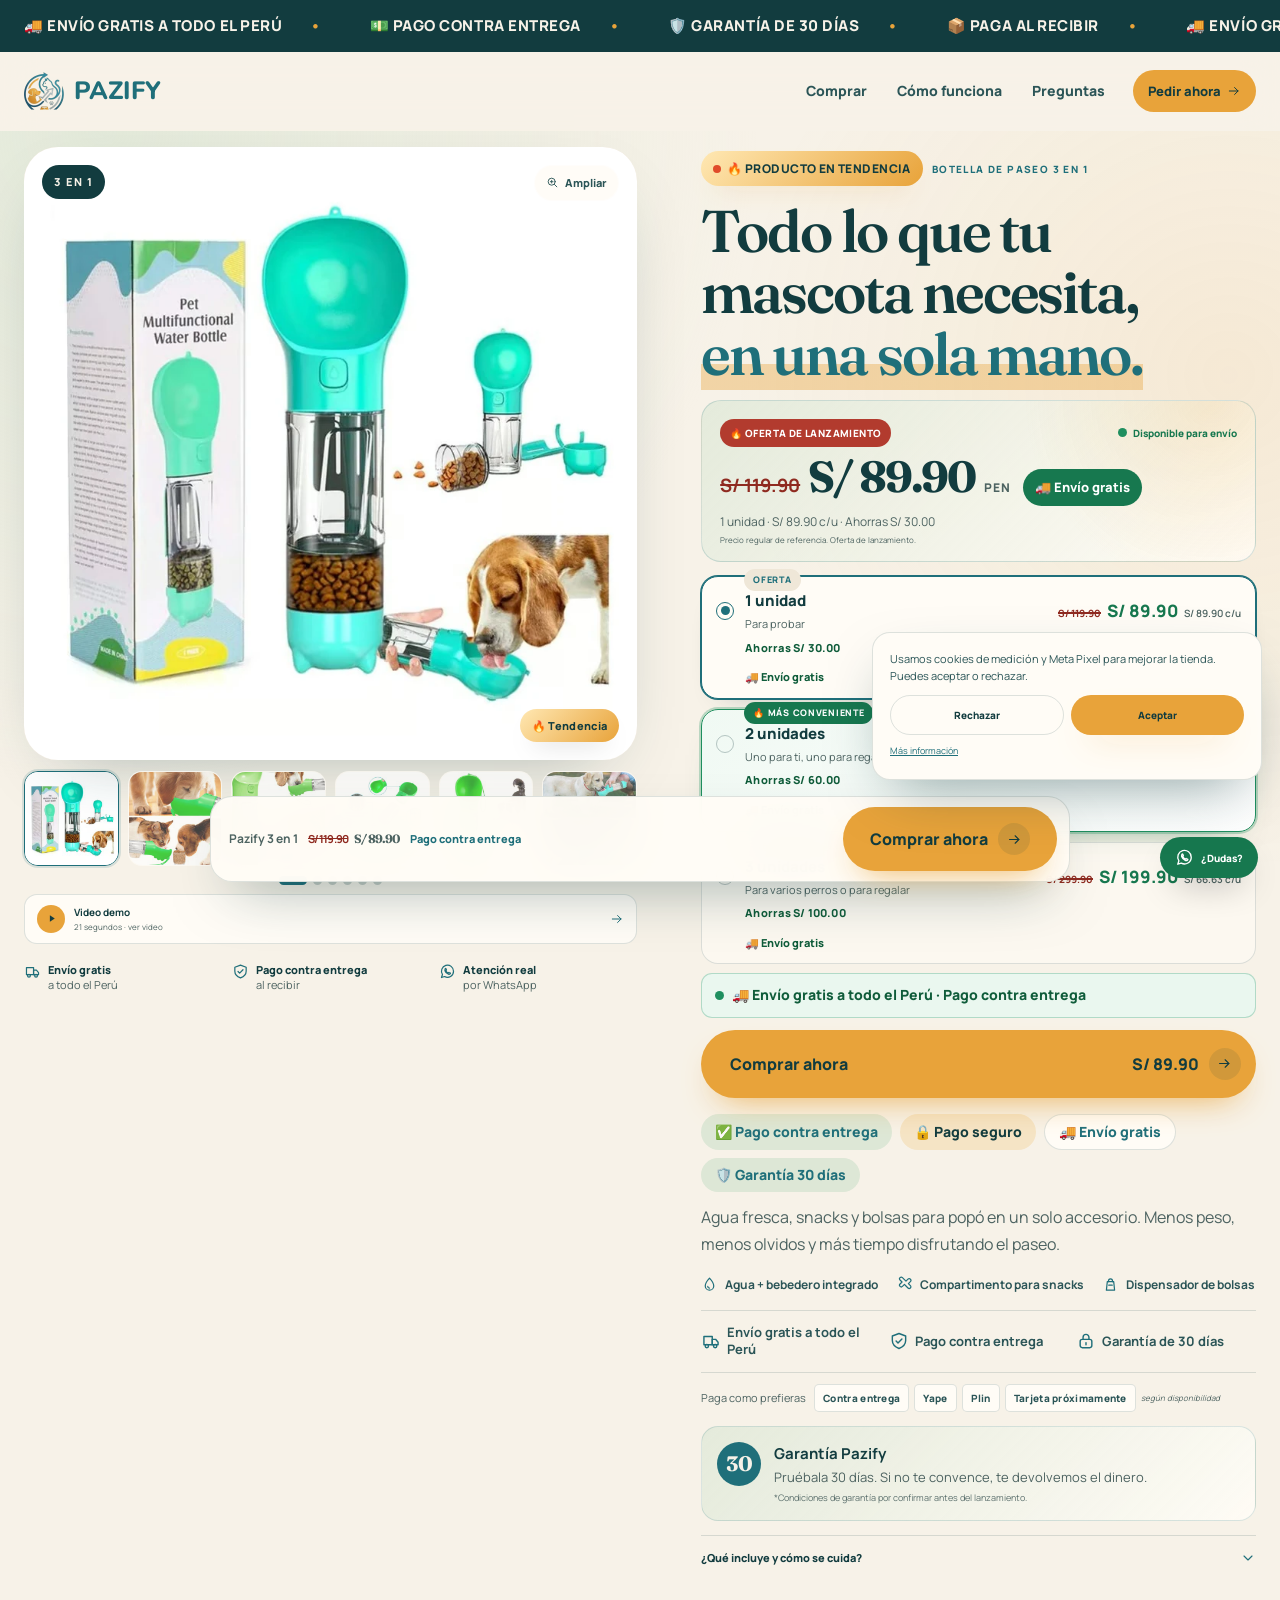
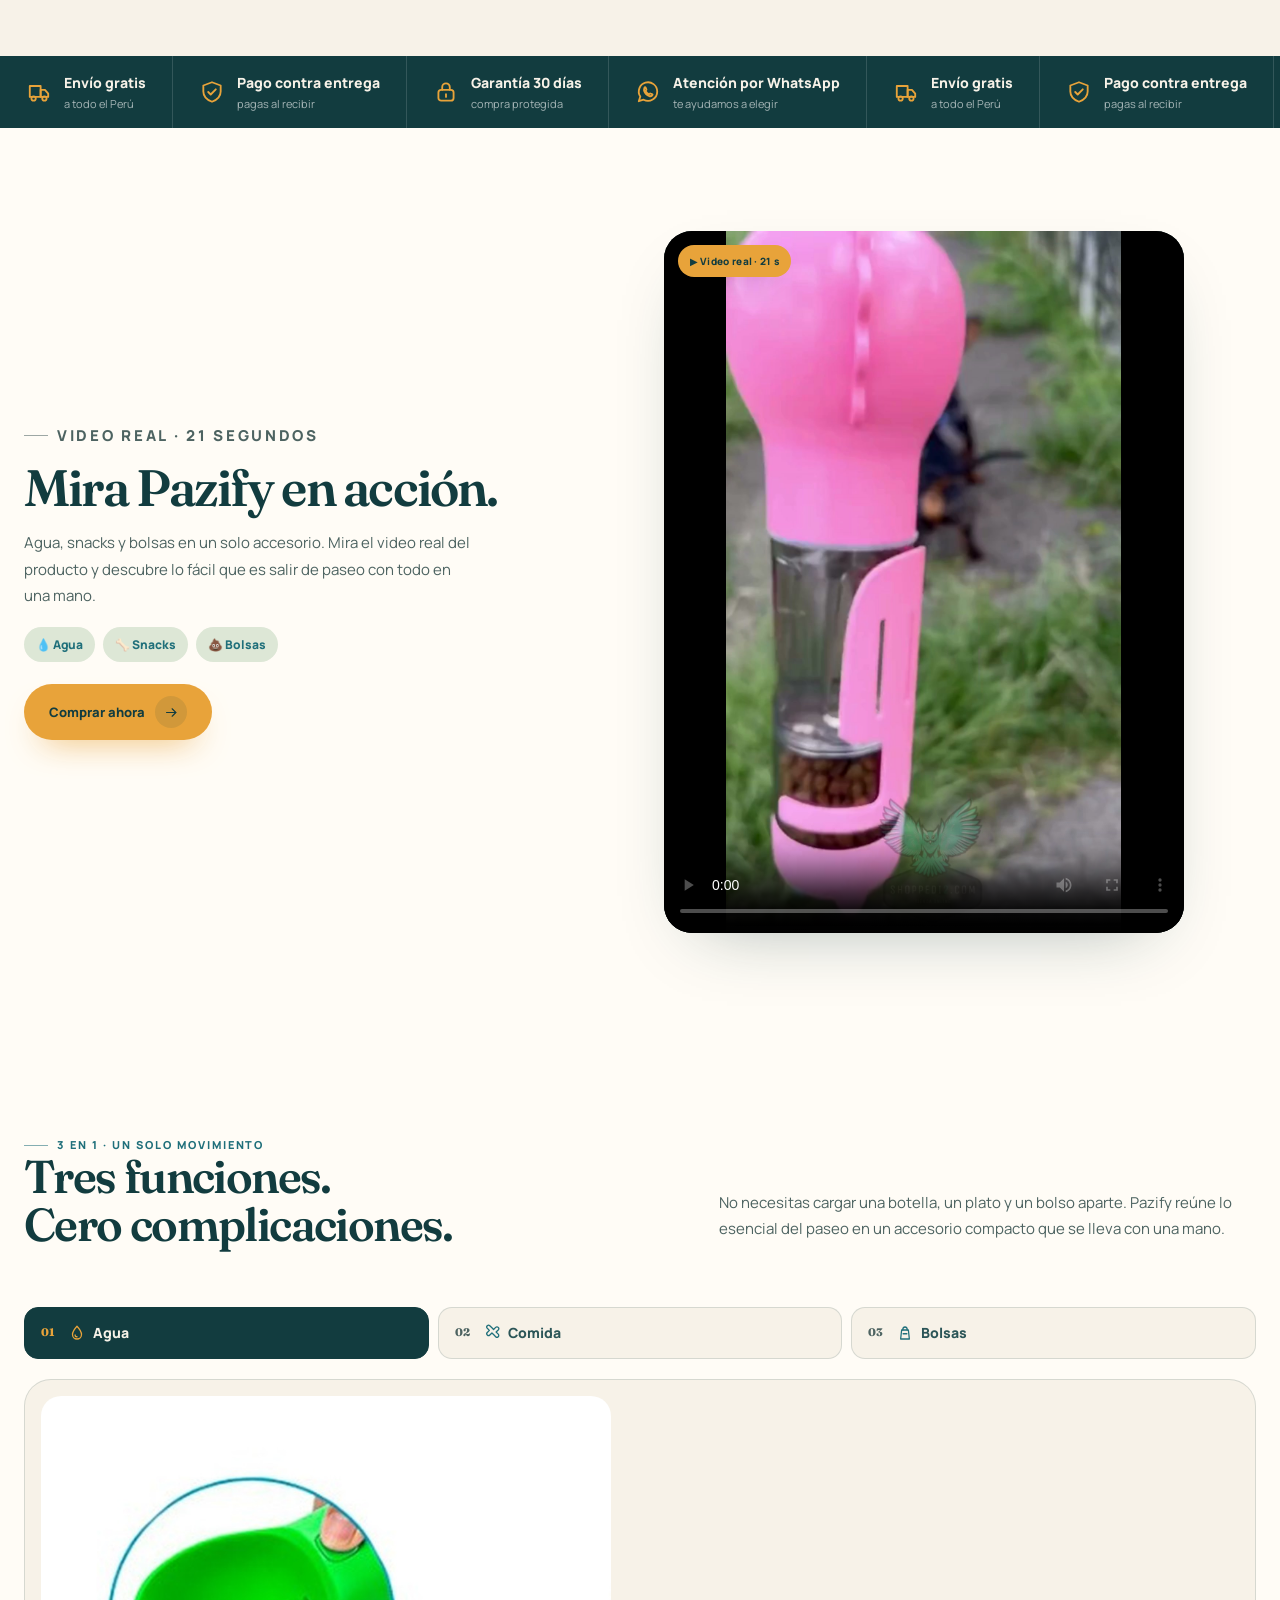
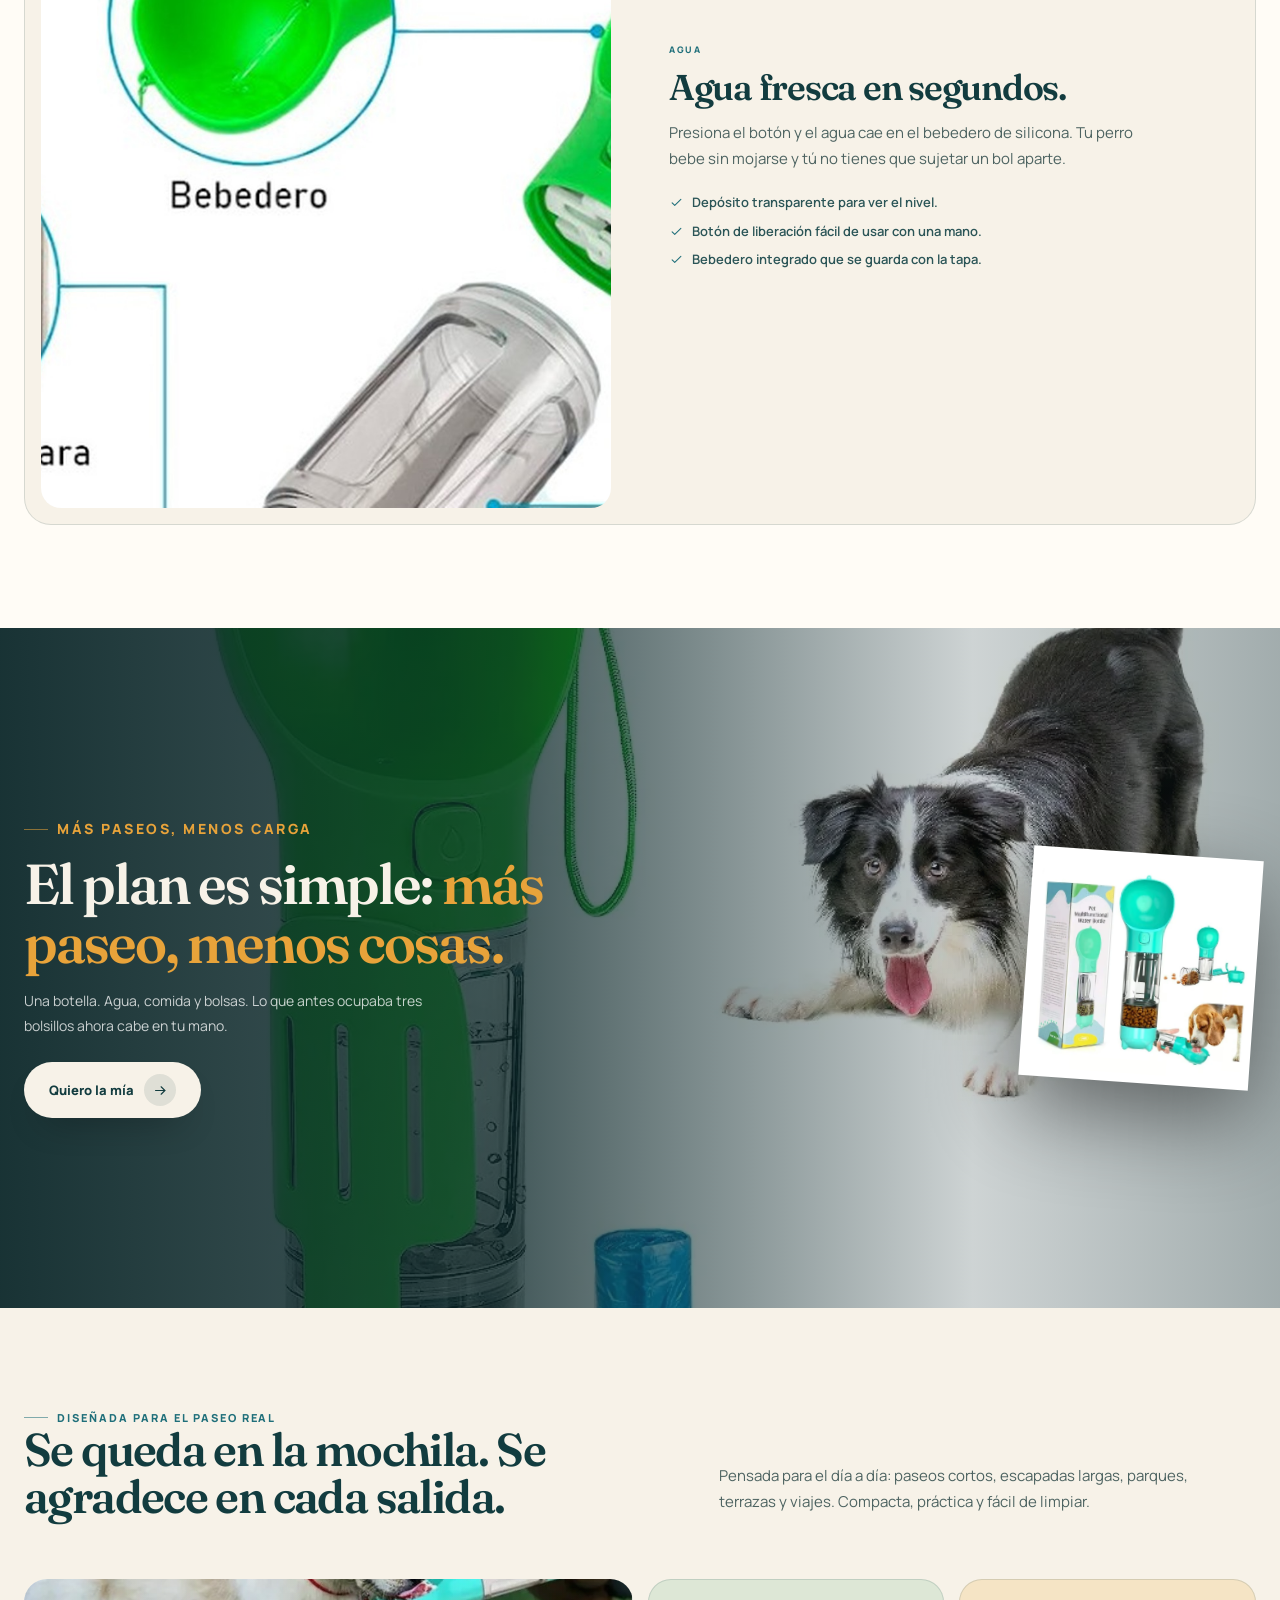
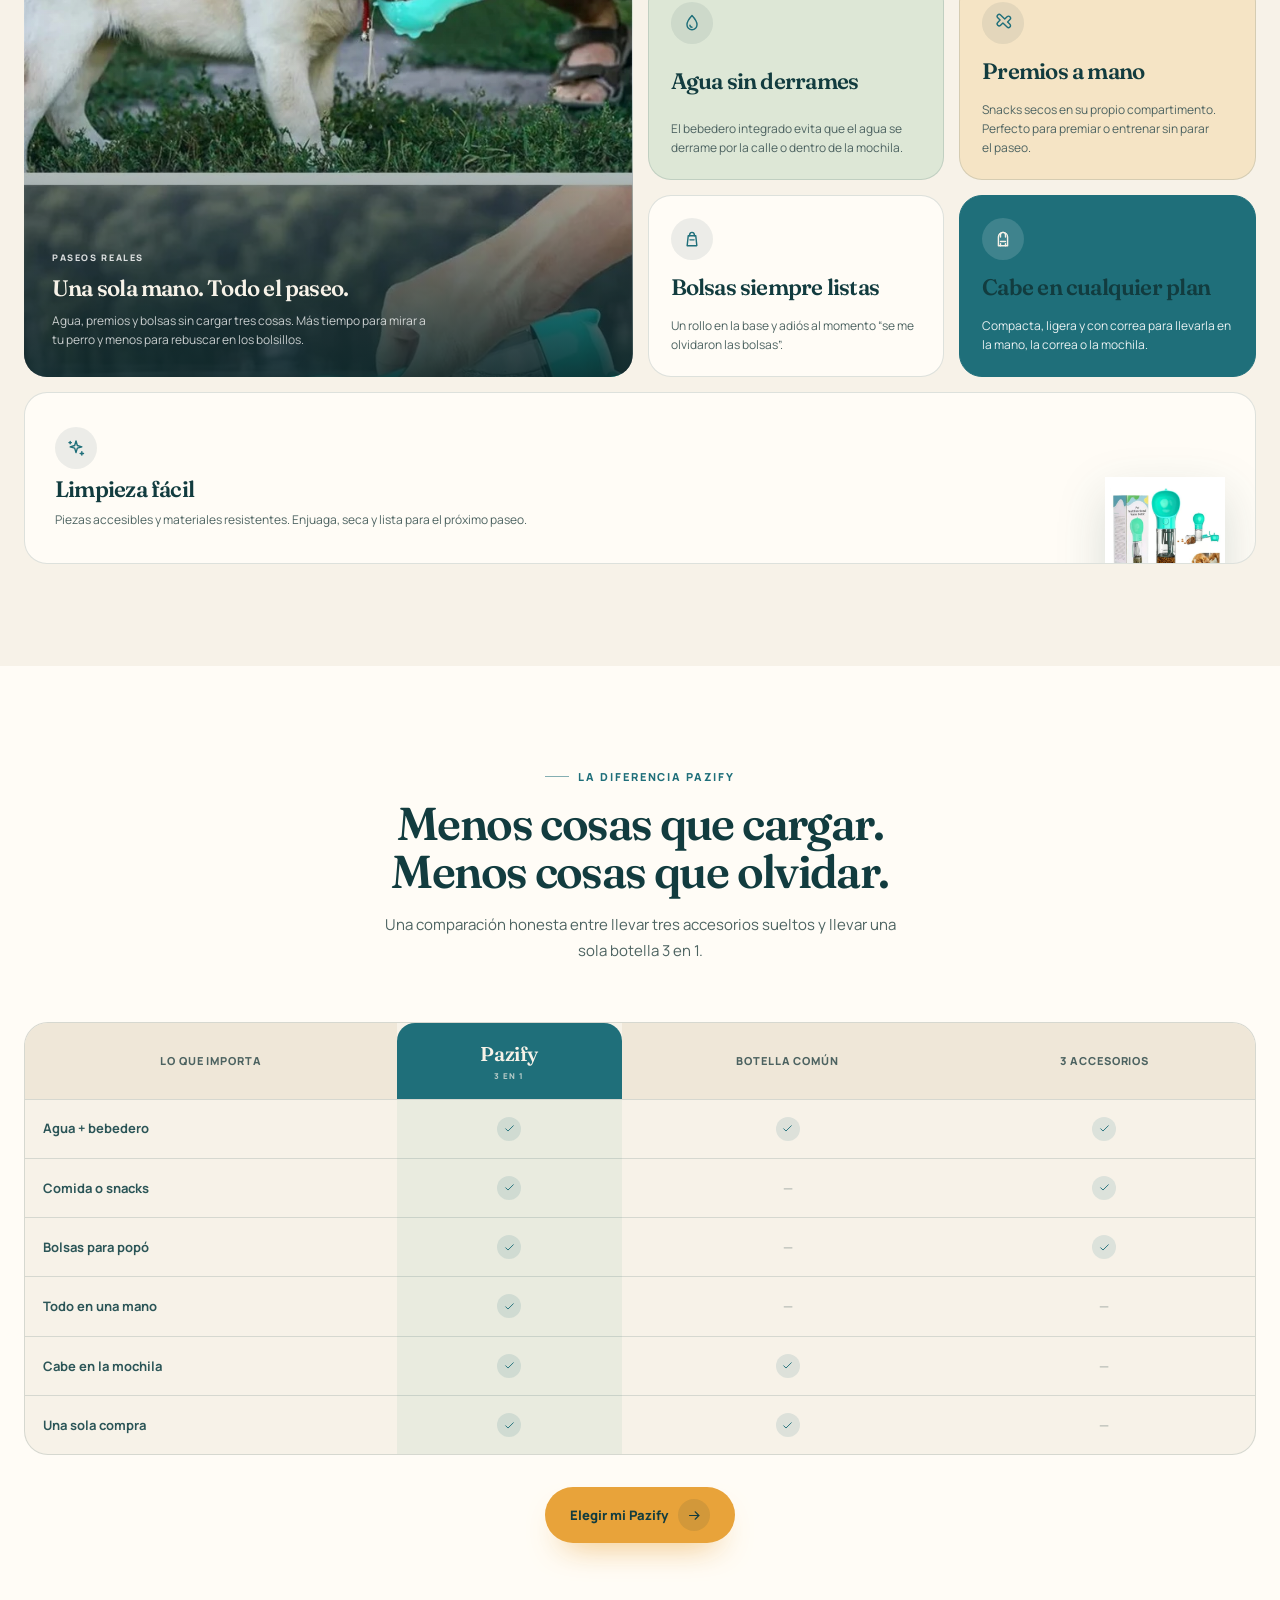
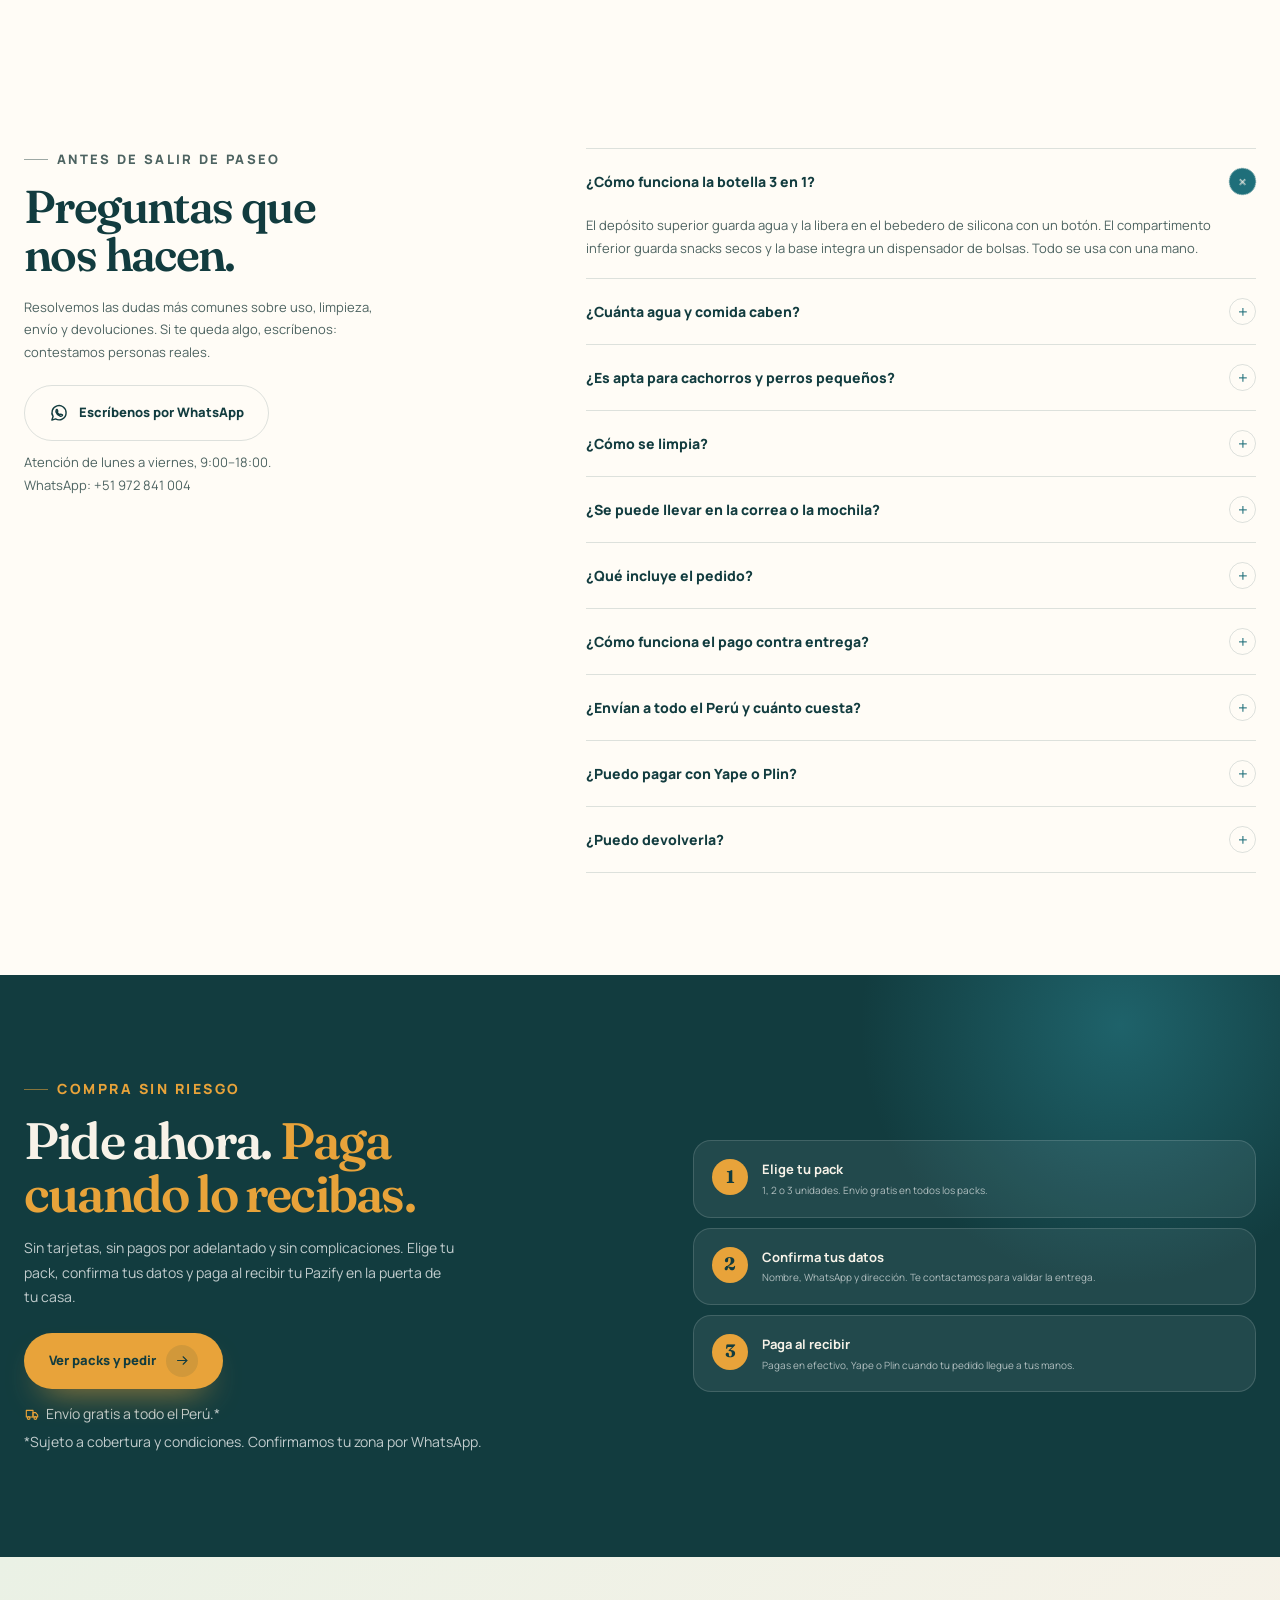
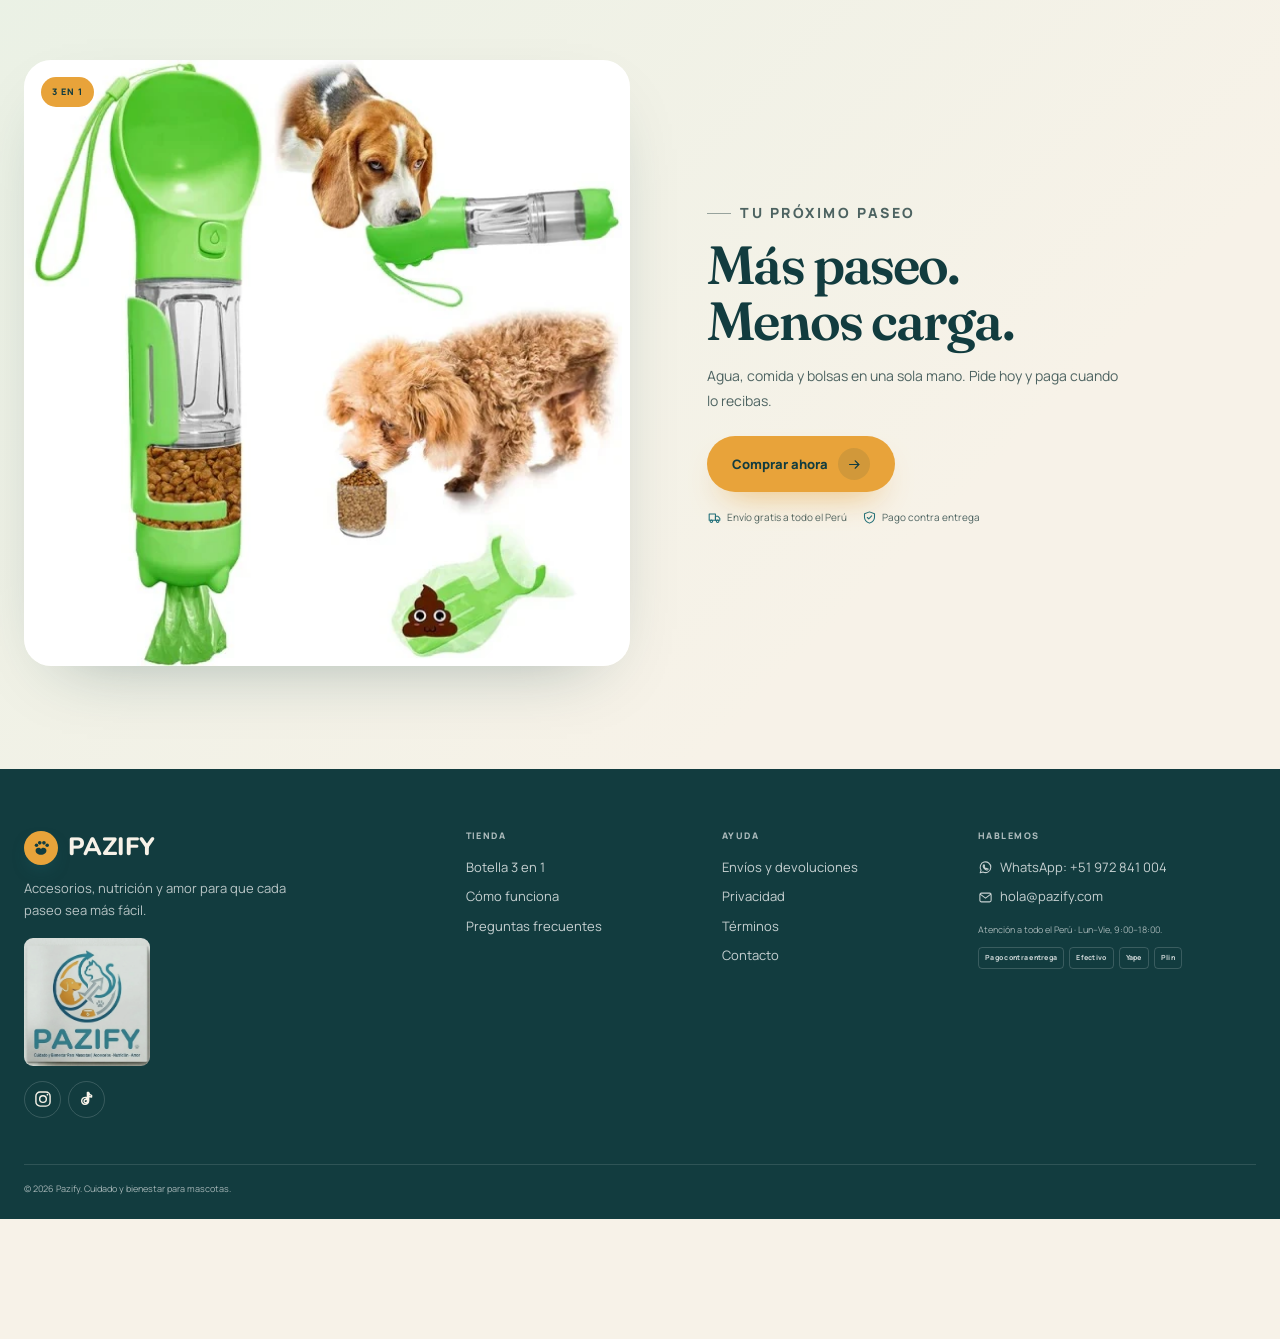
==== commit 8f997bce: "Name Meta Pixel in consent banner" ====
--- a/index.html
+++ b/index.html
@@ -7,22 +7,22 @@
   <title>Pazify | Botella 3 en 1 para perros — Pago contra entrega en Perú</title>
   <meta name="description" content="Agua, comida y bolsas para popó en una sola botella. Pide en Perú y paga contra entrega. Envío gratis a todo el Perú.">
   <meta name="robots" content="noindex,nofollow">
-  <link rel="canonical" href="https://sistemaaurora.github.io/pazify-demo/">
+  <link rel="canonical" href="https://pazify.shop/">
 
   <meta property="og:type" content="website">
   <meta property="og:locale" content="es_PE">
   <meta property="og:site_name" content="Pazify">
   <meta property="og:title" content="Pazify | Botella 3 en 1 para perros — Pago contra entrega en Perú">
   <meta property="og:description" content="Agua fresca, snacks y bolsas para popó en un solo accesorio. Pago contra entrega y envío gratis a todo el Perú.">
-  <meta property="og:url" content="https://sistemaaurora.github.io/pazify-demo/">
-  <meta property="og:image" content="https://sistemaaurora.github.io/pazify-demo/assets/img/og-pazify-drive.jpg">
+  <meta property="og:url" content="https://pazify.shop/">
+  <meta property="og:image" content="https://pazify.shop/assets/img/og-pazify-drive.jpg">
   <meta property="og:image:width" content="1200">
   <meta property="og:image:height" content="630">
   <meta property="og:image:alt" content="Botella Pazify 3 en 1 y el mensaje: todo lo que tu perro necesita, en una sola mano.">
   <meta name="twitter:card" content="summary_large_image">
   <meta name="twitter:title" content="Pazify | Botella 3 en 1 para perros — Pago contra entrega en Perú">
   <meta name="twitter:description" content="Agua, comida y bolsas para popó en una sola botella. Pago contra entrega en todo el Perú.">
-  <meta name="twitter:image" content="https://sistemaaurora.github.io/pazify-demo/assets/img/og-pazify-drive.jpg">
+  <meta name="twitter:image" content="https://pazify.shop/assets/img/og-pazify-drive.jpg">
   <meta name="twitter:image:alt" content="Botella Pazify 3 en 1 y el mensaje: todo lo que tu perro necesita, en una sola mano.">
 
   <link rel="icon" href="assets/img/favicon.svg" type="image/svg+xml">
@@ -40,7 +40,7 @@
     "name": "Pazify Botella de Paseo 3 en 1",
     "description": "Botella para paseos con perro que integra depósito de agua con bebedero, compartimento para snacks y dispensador de bolsas para popó.",
     "brand": {"@type": "Brand", "name": "Pazify"},
-    "image": ["https://sistemaaurora.github.io/pazify-demo/assets/img/pazify-product-main.webp", "https://sistemaaurora.github.io/pazify-demo/assets/img/pazify-colors.webp"],
+    "image": ["https://pazify.shop/assets/img/pazify-product-main.webp", "https://pazify.shop/assets/img/pazify-colors.webp"],
     "sku": "PAZ-3IN1-GREEN",
     "offers": {
       "@type": "AggregateOffer",
@@ -49,7 +49,7 @@
       "highPrice": "199.90",
       "offerCount": "3",
       "availability": "https://schema.org/InStock",
-      "url": "https://sistemaaurora.github.io/pazify-demo/#comprar"
+      "url": "https://pazify.shop/#comprar"
     }
   }
   </script>
@@ -849,7 +849,7 @@
   </aside>
 
   <aside class="consent-banner" data-consent-banner hidden aria-label="Consentimiento de cookies">
-    <p>Usamos cookies de medición para mejorar la tienda. Puedes aceptar o rechazar.</p>
+    <p>Usamos cookies de medición y Meta Pixel para mejorar la tienda. Puedes aceptar o rechazar.</p>
     <div class="consent-actions">
       <button class="btn btn-outline" type="button" data-consent="reject">Rechazar</button>
       <button class="btn btn-primary" type="button" data-consent="accept">Aceptar</button>
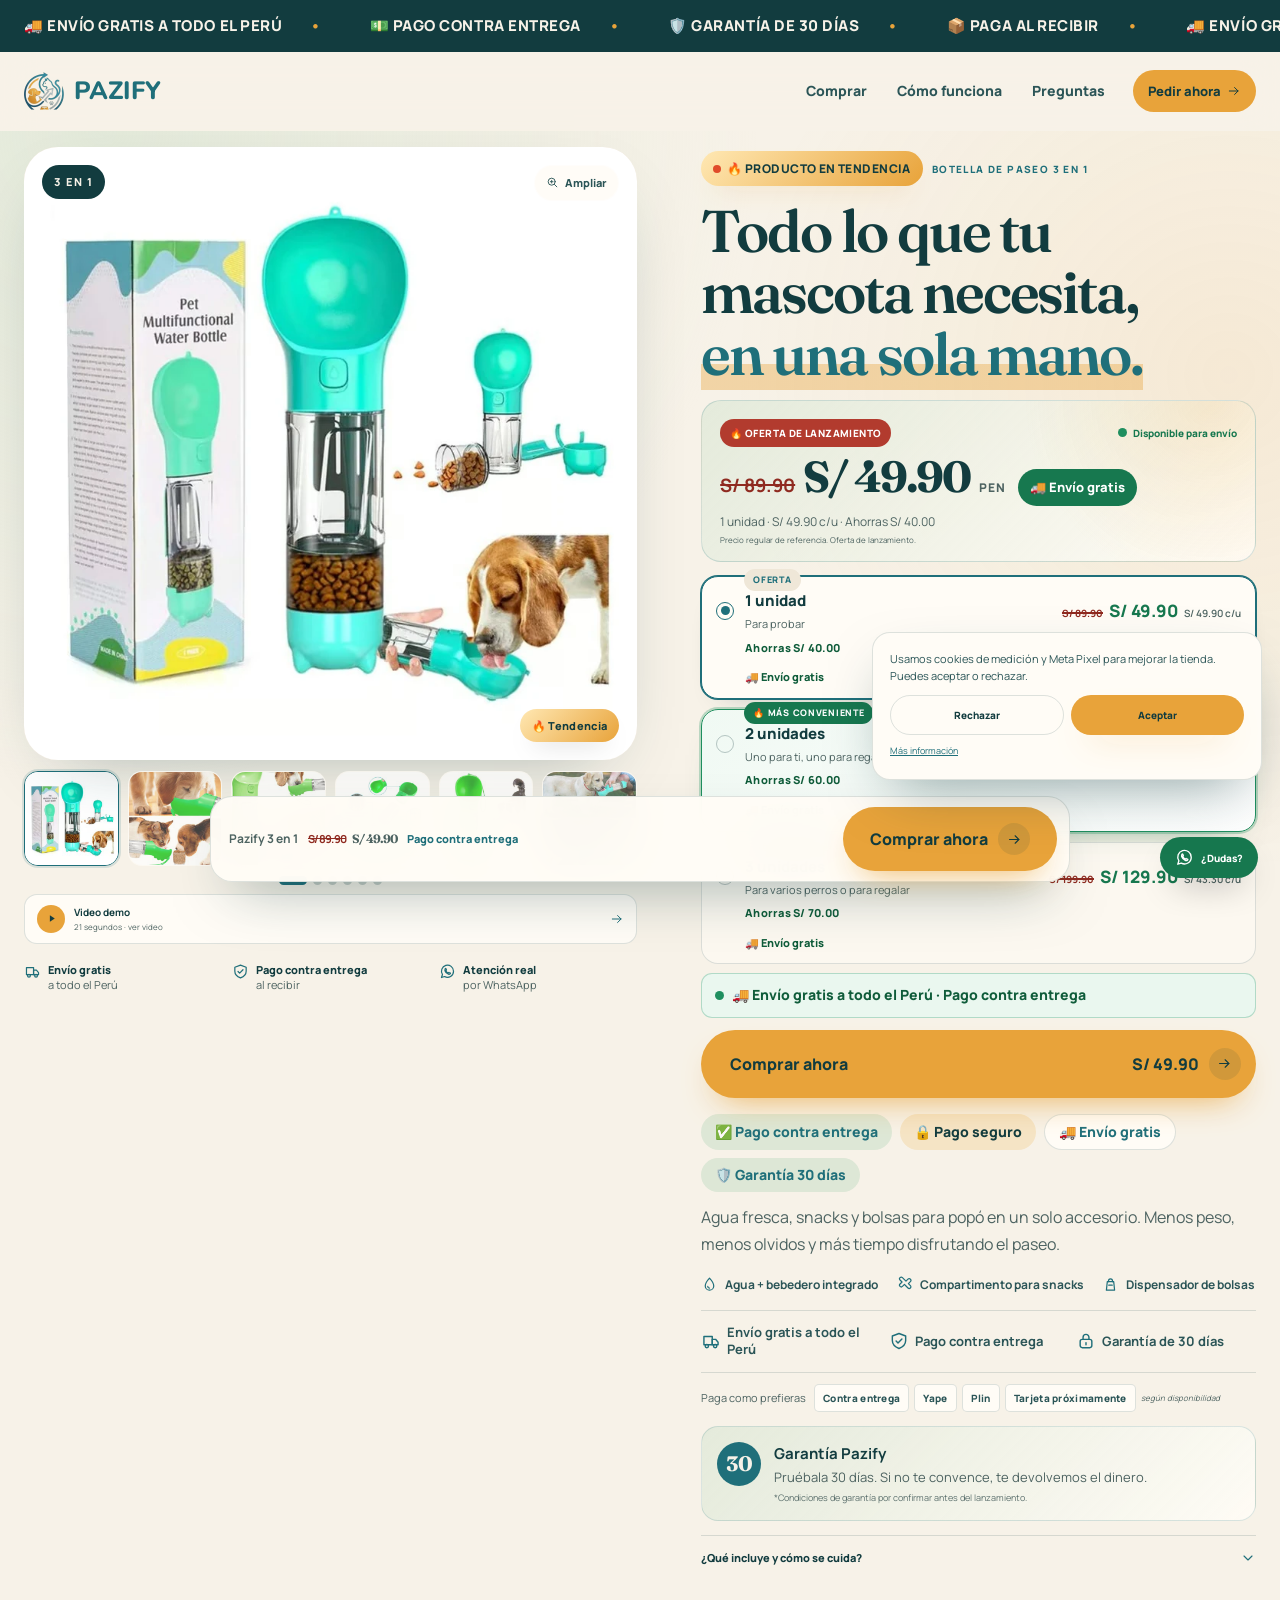
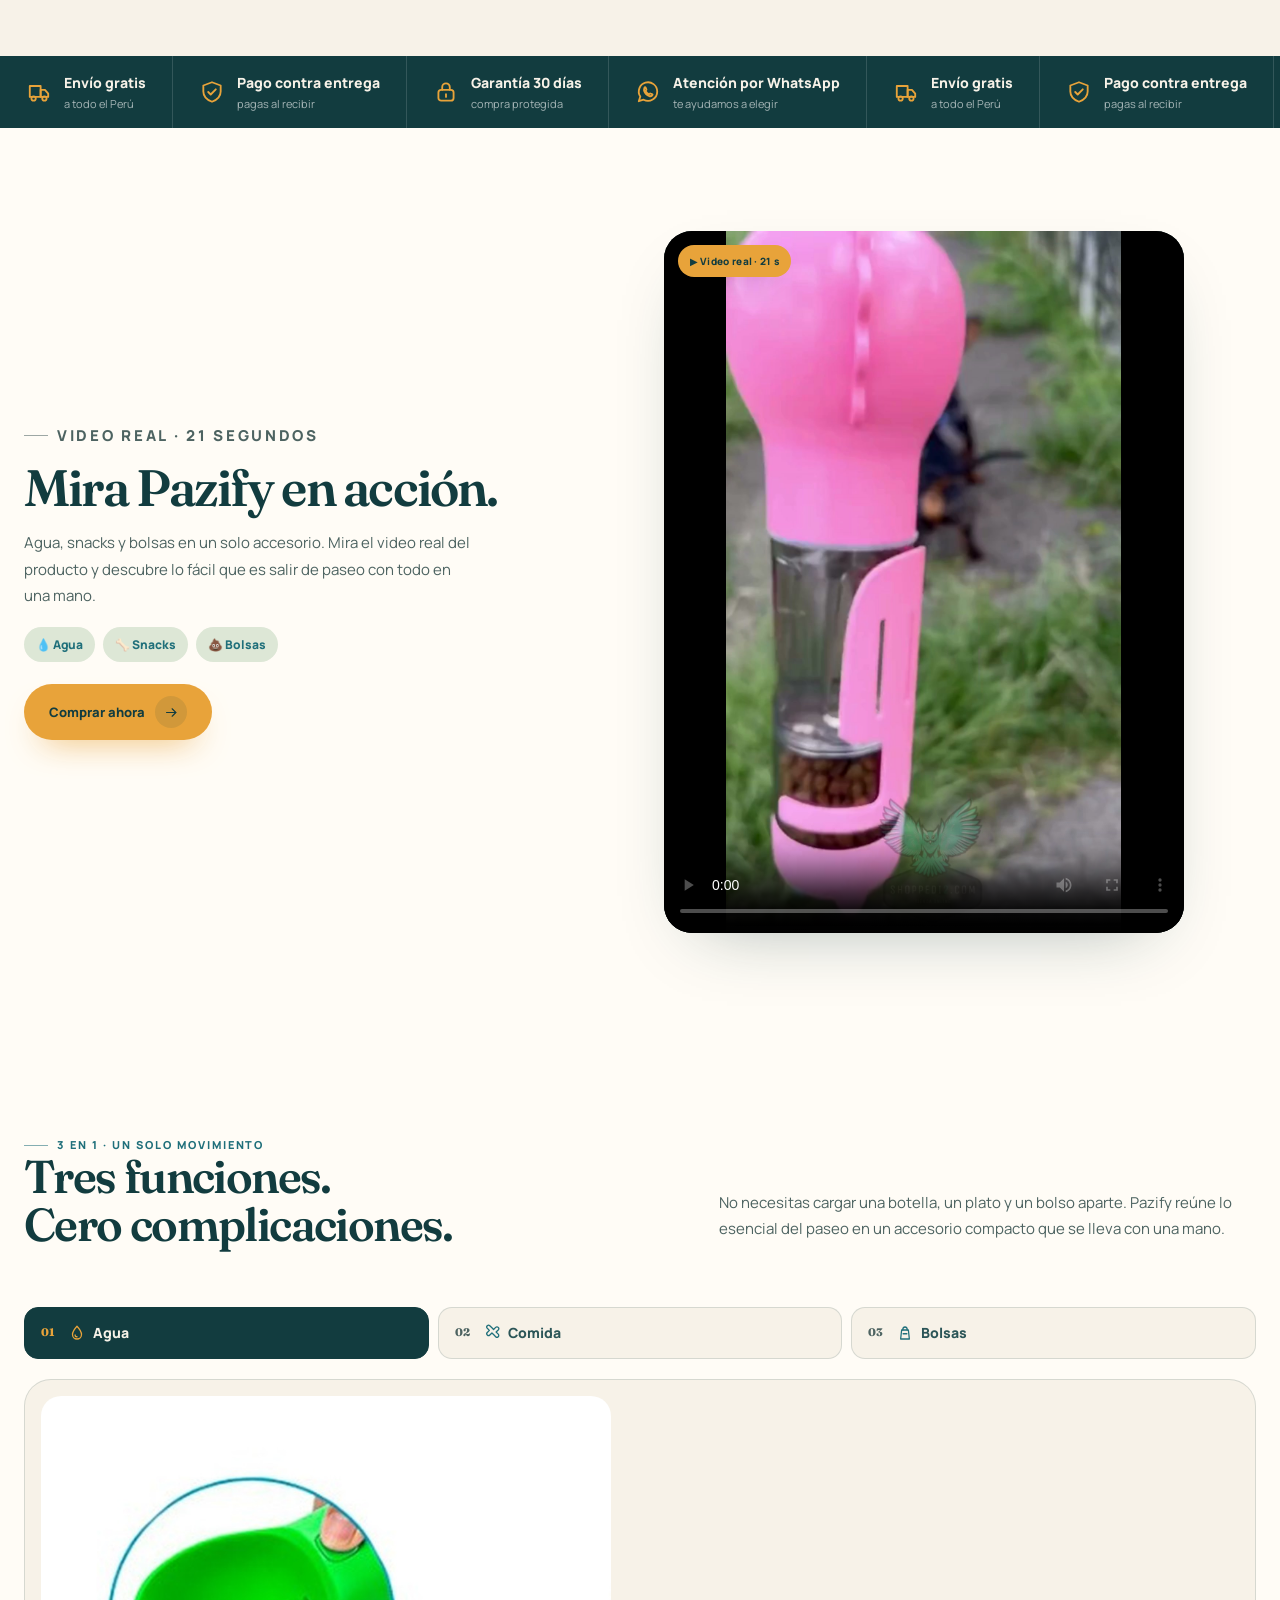
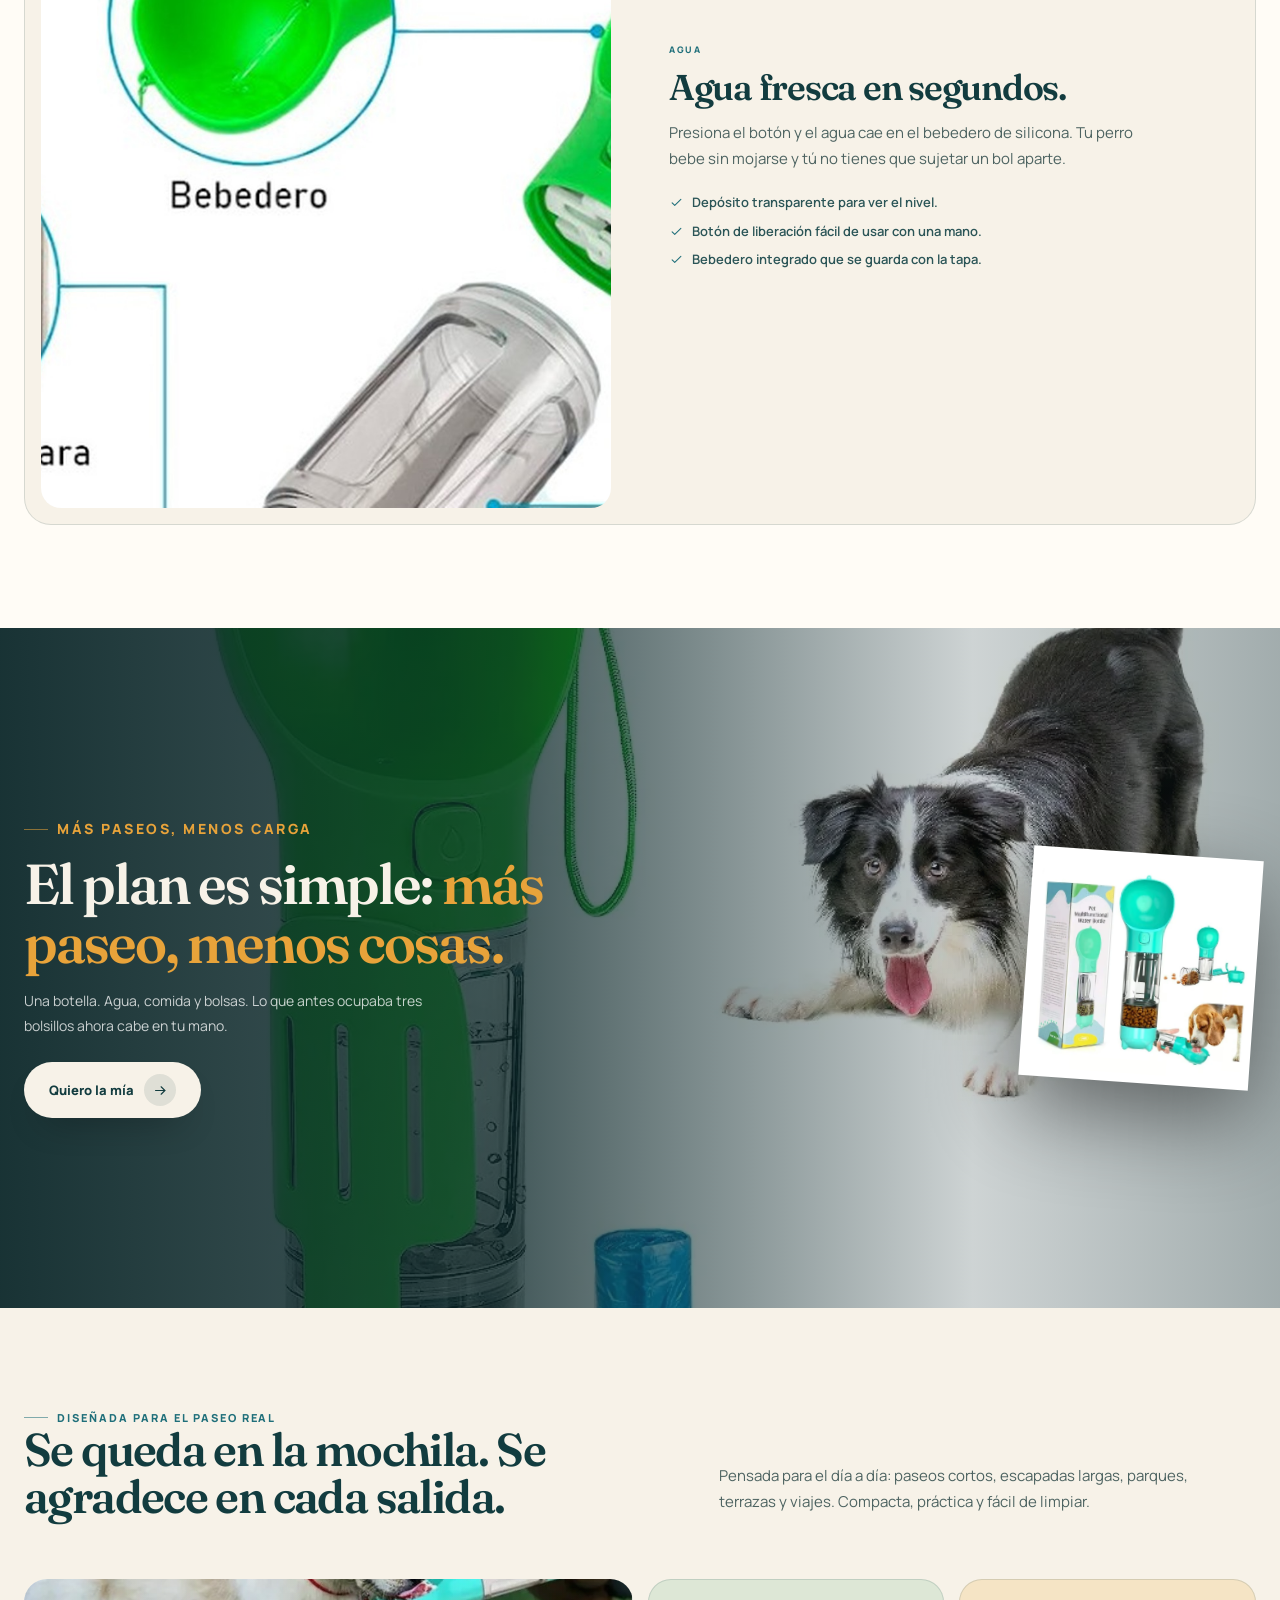
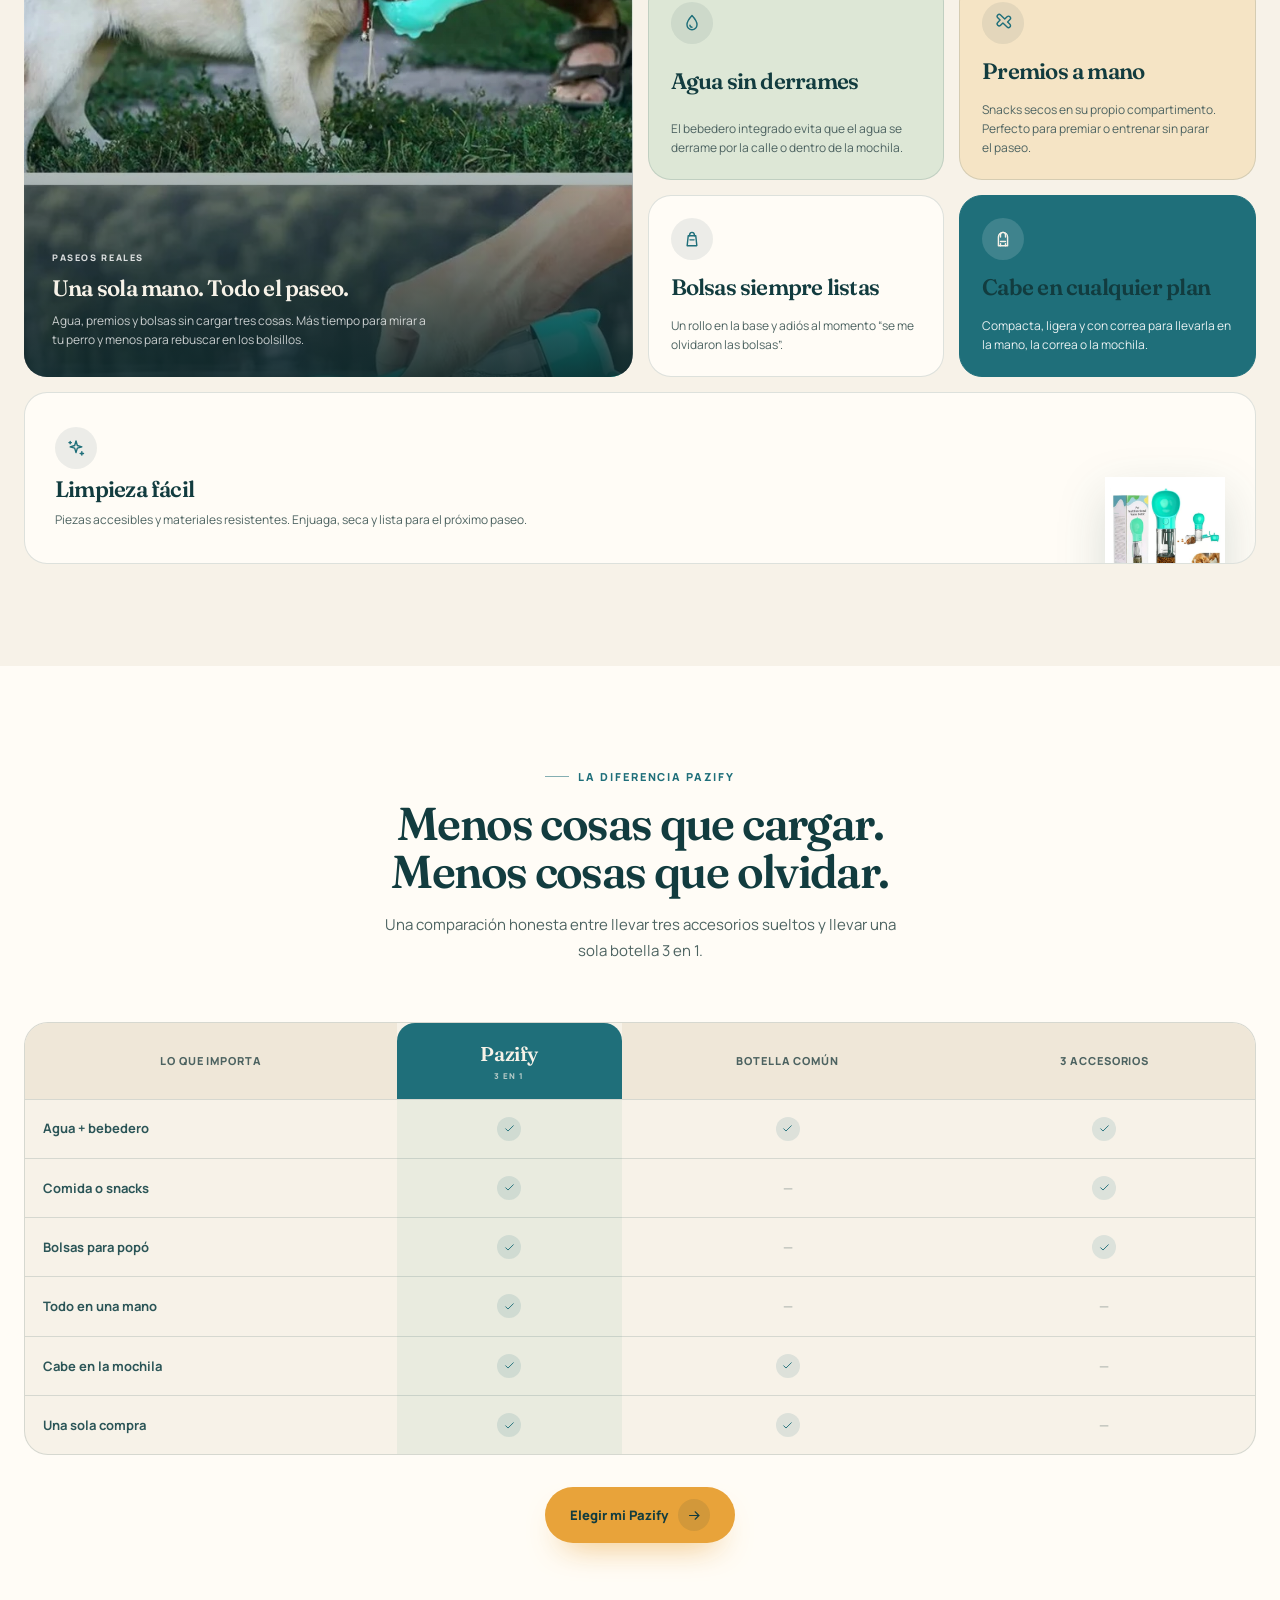
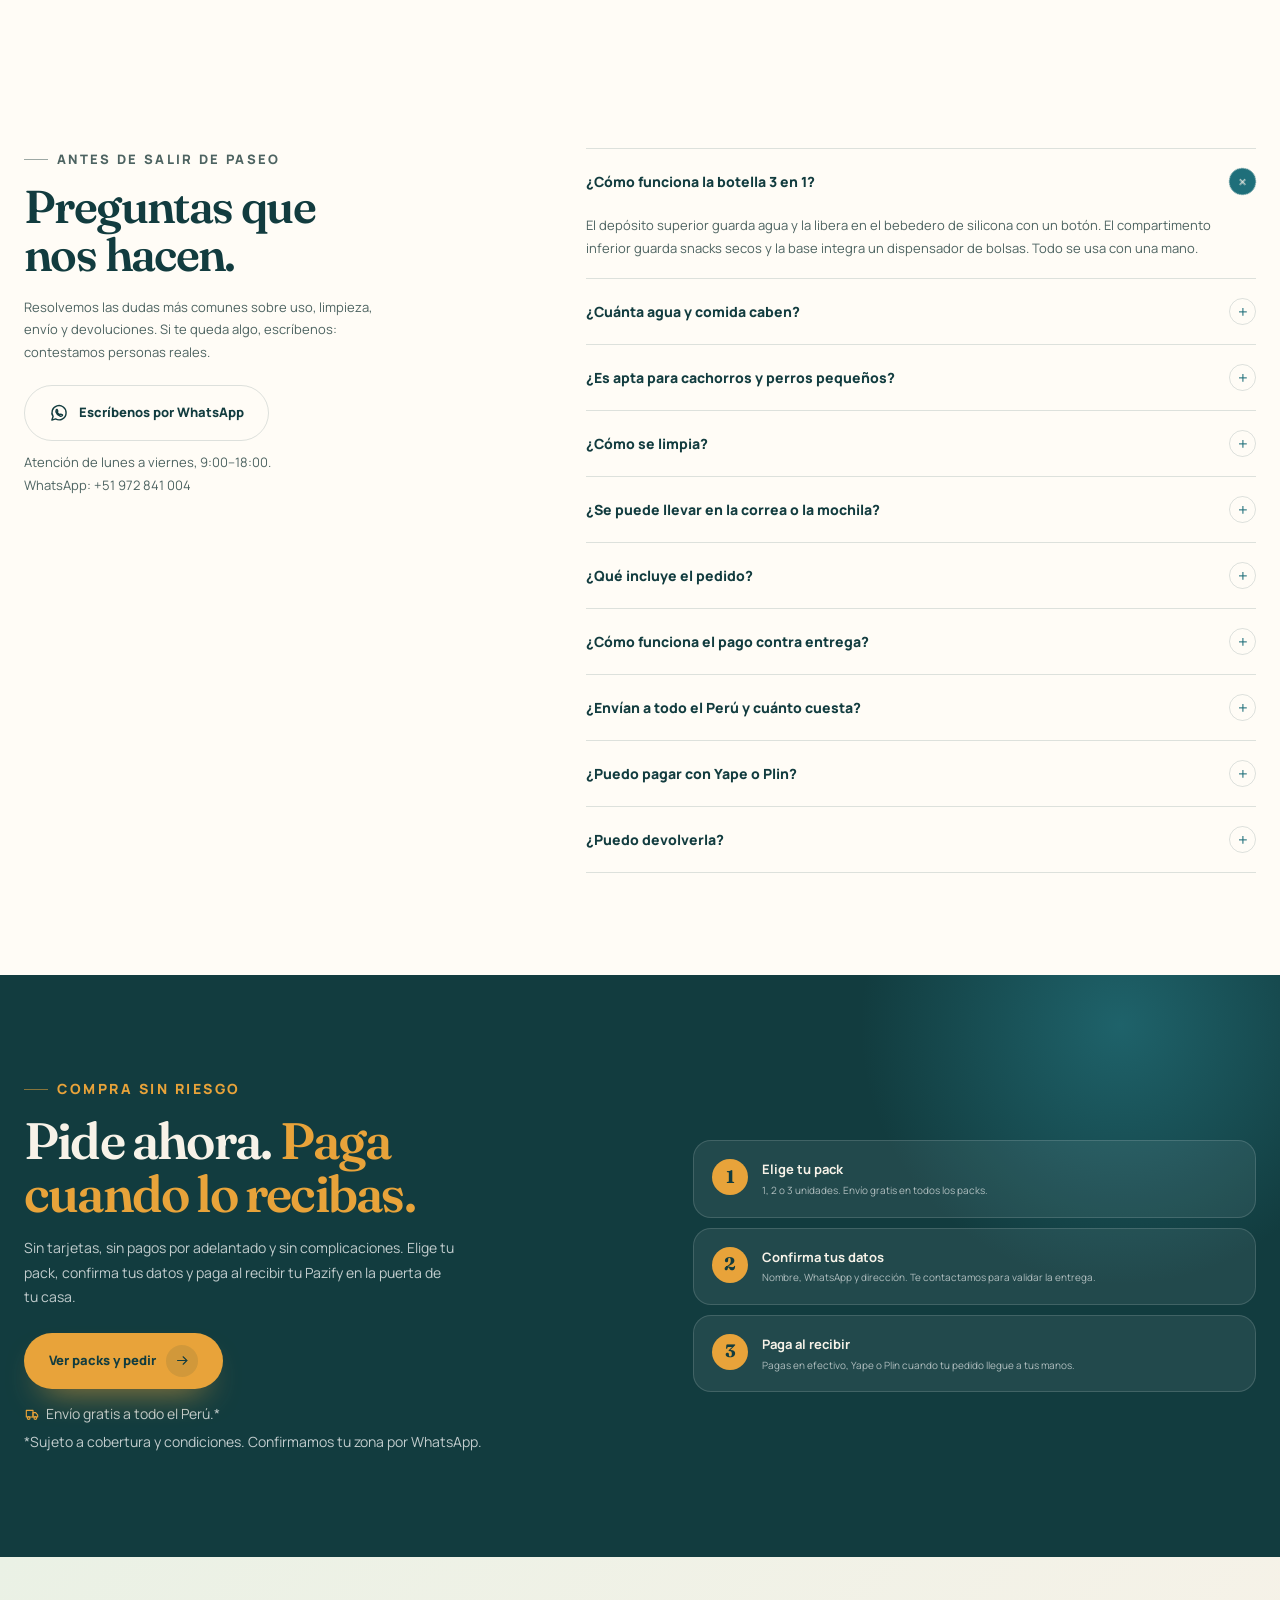
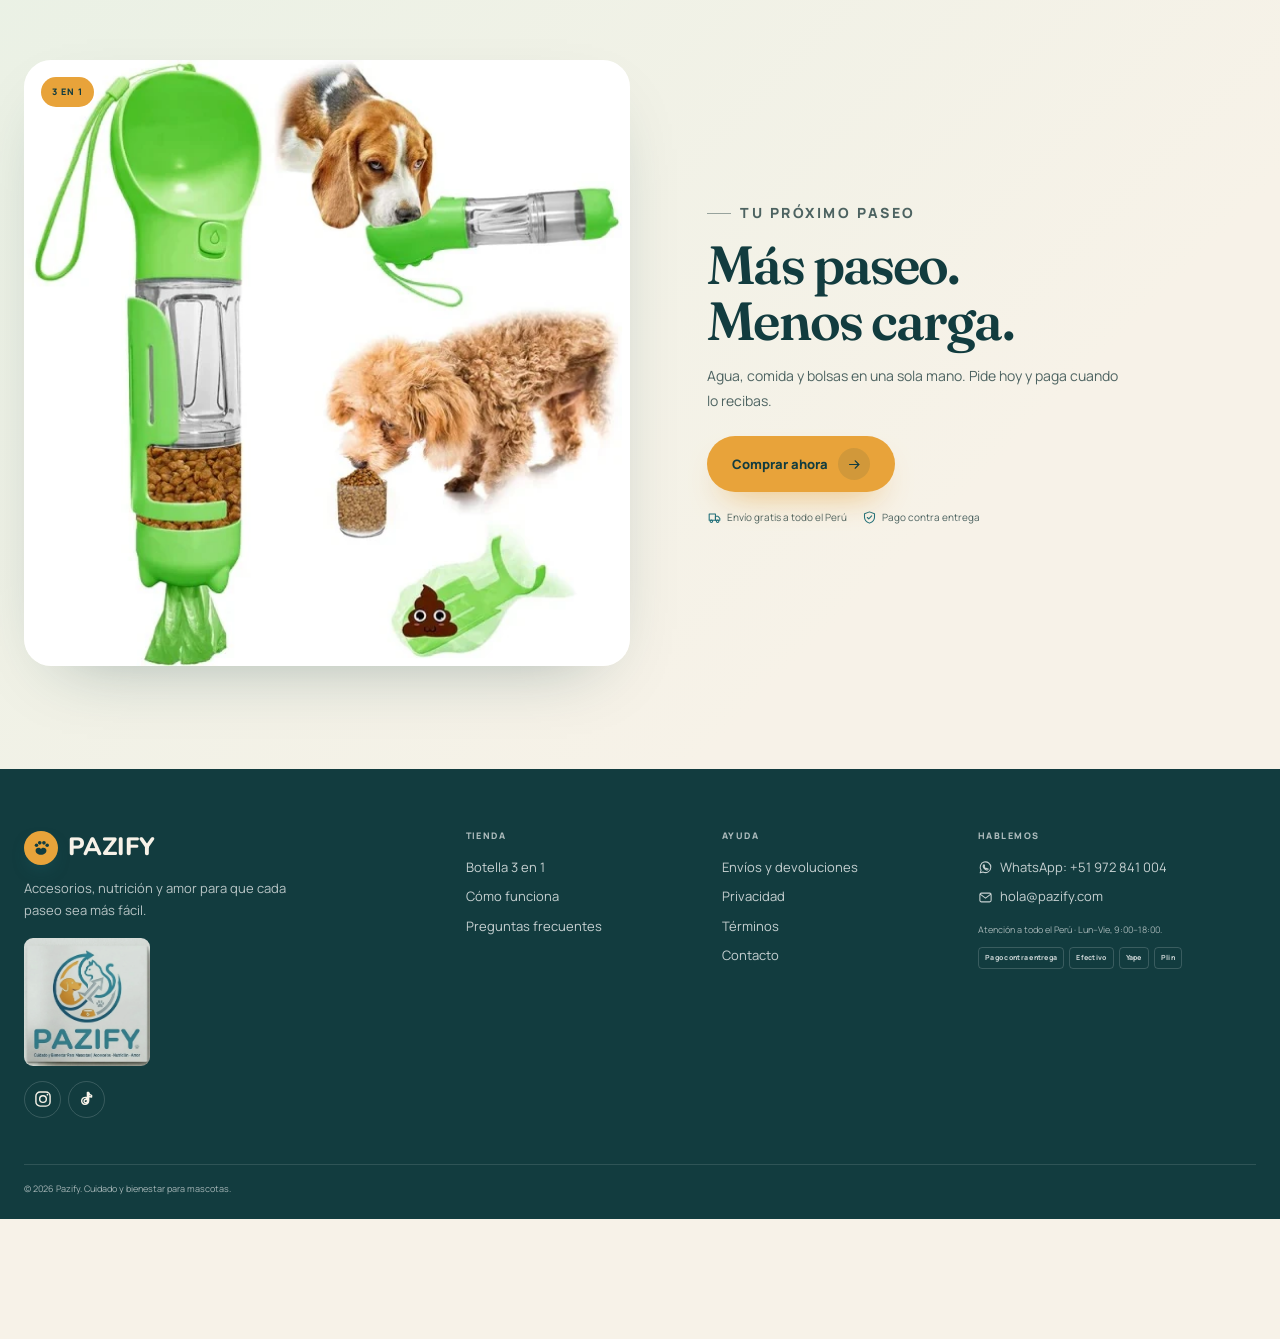
==== commit e924b9f6: "Update bundle prices and free shipping" ====
--- a/index.html
+++ b/index.html
@@ -45,8 +45,8 @@
     "offers": {
       "@type": "AggregateOffer",
       "priceCurrency": "PEN",
-      "lowPrice": "89.90",
-      "highPrice": "199.90",
+      "lowPrice": "49.90",
+      "highPrice": "129.90",
       "offerCount": "3",
       "availability": "https://schema.org/InStock",
       "url": "https://pazify.shop/#comprar"
@@ -217,12 +217,12 @@
                 <span class="offer-stock"><span class="pulse-dot"></span> Disponible para envío</span>
               </div>
               <div class="price-line">
-                <span class="price-old" data-price-old>S/ 119.90</span>
-                <span class="price" data-price>S/ 89.90</span>
+                <span class="price-old" data-price-old>S/ 89.90</span>
+                <span class="price" data-price>S/ 49.90</span>
                 <span class="price-currency">PEN</span>
                 <span class="price-badge free-ship-badge" data-price-badge>🚚 Envío gratis</span>
               </div>
-              <p class="price-note" data-price-note>1 unidad · S/ 89.90 c/u · Ahorras S/ 30.00</p>
+              <p class="price-note" data-price-note>1 unidad · S/ 49.90 c/u · Ahorras S/ 40.00</p>
               <p class="price-legal">Precio regular de referencia. Oferta de lanzamiento.</p>
             </div>
 
@@ -235,8 +235,8 @@
                     <span class="bundle-flag bundle-flag-neutral">Oferta</span>
                     <span class="bundle-radio" aria-hidden="true"></span>
                     <span class="bundle-info"><strong>1 unidad</strong><span>Para probar</span></span>
-                    <span class="bundle-price"><span class="price-old">S/ 119.90</span> <strong class="bundle-current">S/ 89.90</strong> <small>S/ 89.90 c/u</small></span>
-                    <span class="bundle-save">Ahorras S/ 30.00</span>
+                    <span class="bundle-price"><span class="price-old">S/ 89.90</span> <strong class="bundle-current">S/ 49.90</strong> <small>S/ 49.90 c/u</small></span>
+                    <span class="bundle-save">Ahorras S/ 40.00</span>
                     <span class="bundle-ship">🚚 Envío gratis</span>
                   </span>
                 </label>
@@ -246,7 +246,7 @@
                     <span class="bundle-flag bundle-flag-green">🔥 Más conveniente</span>
                     <span class="bundle-radio" aria-hidden="true"></span>
                     <span class="bundle-info"><strong>2 unidades</strong><span>Uno para ti, uno para regalar</span></span>
-                    <span class="bundle-price"><span class="price-old">S/ 209.90</span> <strong class="bundle-current">S/ 149.90</strong> <small>S/ 74.95 c/u</small></span>
+                    <span class="bundle-price"><span class="price-old">S/ 149.90</span> <strong class="bundle-current">S/ 89.90</strong> <small>S/ 44.95 c/u</small></span>
                     <span class="bundle-save">Ahorras S/ 60.00</span>
                     <span class="bundle-ship">🚚 Envío gratis</span>
                   </span>
@@ -257,8 +257,8 @@
                     <span class="bundle-flag bundle-flag-amber">Mejor precio/unidad</span>
                     <span class="bundle-radio" aria-hidden="true"></span>
                     <span class="bundle-info"><strong>3 unidades</strong><span>Para varios perros o para regalar</span></span>
-                    <span class="bundle-price"><span class="price-old">S/ 299.90</span> <strong class="bundle-current">S/ 199.90</strong> <small>S/ 66.63 c/u</small></span>
-                    <span class="bundle-save">Ahorras S/ 100.00</span>
+                    <span class="bundle-price"><span class="price-old">S/ 199.90</span> <strong class="bundle-current">S/ 129.90</strong> <small>S/ 43.30 c/u</small></span>
+                    <span class="bundle-save">Ahorras S/ 70.00</span>
                     <span class="bundle-ship">🚚 Envío gratis</span>
                   </span>
                 </label>
@@ -269,7 +269,7 @@
 
             <div class="buy-actions">
               <button class="btn btn-primary btn-add btn-cta" type="button" data-open-order>
-                Comprar ahora <span class="btn-price" data-order-price-cta>S/ 89.90</span>
+                Comprar ahora <span class="btn-price" data-order-price-cta>S/ 49.90</span>
                 <span class="btn-icon"><svg class="icon"><use href="#i-arrow-right"/></svg></span>
               </button>
             </div>
@@ -709,18 +709,18 @@
       <div class="order-pack-select" role="group" aria-label="Elige tu pack">
         <button class="order-pack is-active" type="button" data-order-pack="1">
           <span class="order-pack-top"><strong>1 unidad</strong><em class="order-pack-tag">Oferta</em></span>
-          <span class="order-pack-price"><s>S/ 119.90</s><b>S/ 89.90</b></span>
-          <span class="order-pack-ship">🚚 Envío gratis</span>
+          <span class="order-pack-price"><s>S/ 89.90</s><b>S/ 49.90</b></span>
+          <span class="order-pack-ship">🚚 Envío gratis · Ahorras S/ 40.00</span>
         </button>
         <button class="order-pack order-pack-featured" type="button" data-order-pack="2">
           <span class="order-pack-top"><strong>2 unidades</strong><em class="order-pack-tag">🔥 Más conveniente</em></span>
-          <span class="order-pack-price"><s>S/ 209.90</s><b>S/ 149.90</b></span>
+          <span class="order-pack-price"><s>S/ 149.90</s><b>S/ 89.90</b></span>
           <span class="order-pack-ship">🚚 Envío gratis · Ahorras S/ 60.00</span>
         </button>
         <button class="order-pack order-pack-amber" type="button" data-order-pack="3">
           <span class="order-pack-top"><strong>3 unidades</strong><em class="order-pack-tag">Mejor precio/unidad</em></span>
-          <span class="order-pack-price"><s>S/ 299.90</s><b>S/ 199.90</b></span>
-          <span class="order-pack-ship">🚚 Envío gratis · Ahorras S/ 100.00</span>
+          <span class="order-pack-price"><s>S/ 199.90</s><b>S/ 129.90</b></span>
+          <span class="order-pack-ship">🚚 Envío gratis · Ahorras S/ 70.00</span>
         </button>
       </div>
 
@@ -792,11 +792,11 @@
           <div class="order-summary-pack">
             <img src="assets/img/pazify-product-main.webp" alt="" width="548" height="1436">
             <div><strong>Pazify 3 en 1</strong><span data-order-pack-label>1 unidad</span></div>
-            <span class="order-summary-price"><s data-order-pack-compare>S/ 119.90</s><b data-order-pack-price>S/ 89.90</b></span>
+            <span class="order-summary-price"><s data-order-pack-compare>S/ 89.90</s><b data-order-pack-price>S/ 49.90</b></span>
           </div>
           <div class="cart-totals">
             <div><span>Envío</span><strong>Gratis</strong></div>
-            <div class="total"><span>Pagas al recibir</span><strong data-order-total>S/ 89.90</strong></div>
+            <div class="total"><span>Pagas al recibir</span><strong data-order-total>S/ 49.90</strong></div>
           </div>
           <div class="order-cod-note"><svg class="icon"><use href="#i-truck"/></svg><span>Pago contra entrega · Envío gratis a todo el Perú</span></div>
         </aside>
@@ -862,7 +862,7 @@
   <aside class="sticky-buy-bar" data-mobile-buy-bar aria-label="Compra rápida">
     <div class="sticky-buy-info">
       <span>Pazify 3 en 1</span>
-      <strong><s data-mobile-old>S/ 119.90</s><span data-mobile-price>S/ 89.90</span></strong>
+      <strong><s data-mobile-old>S/ 89.90</s><span data-mobile-price>S/ 49.90</span></strong>
       <small>Pago contra entrega</small>
     </div>
     <button class="btn btn-primary btn-cta sticky-buy-button" type="button" data-open-order>
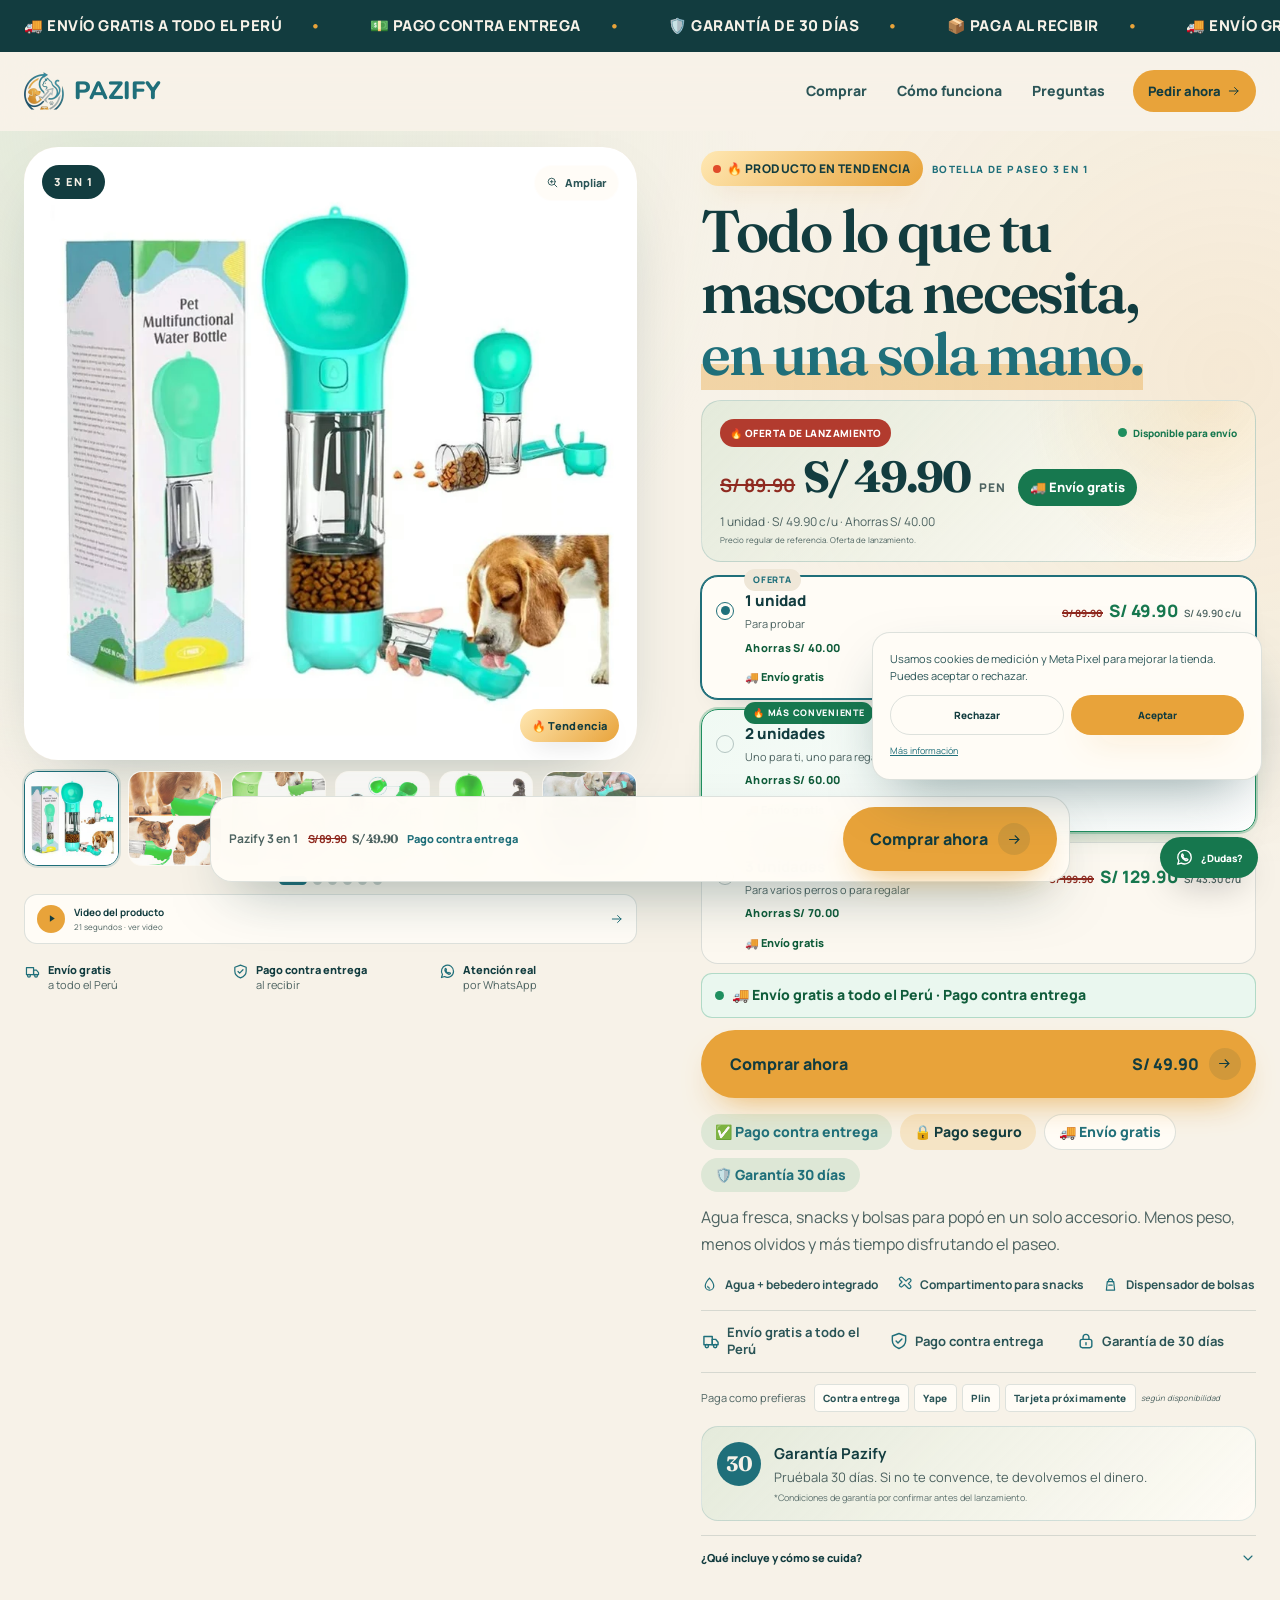
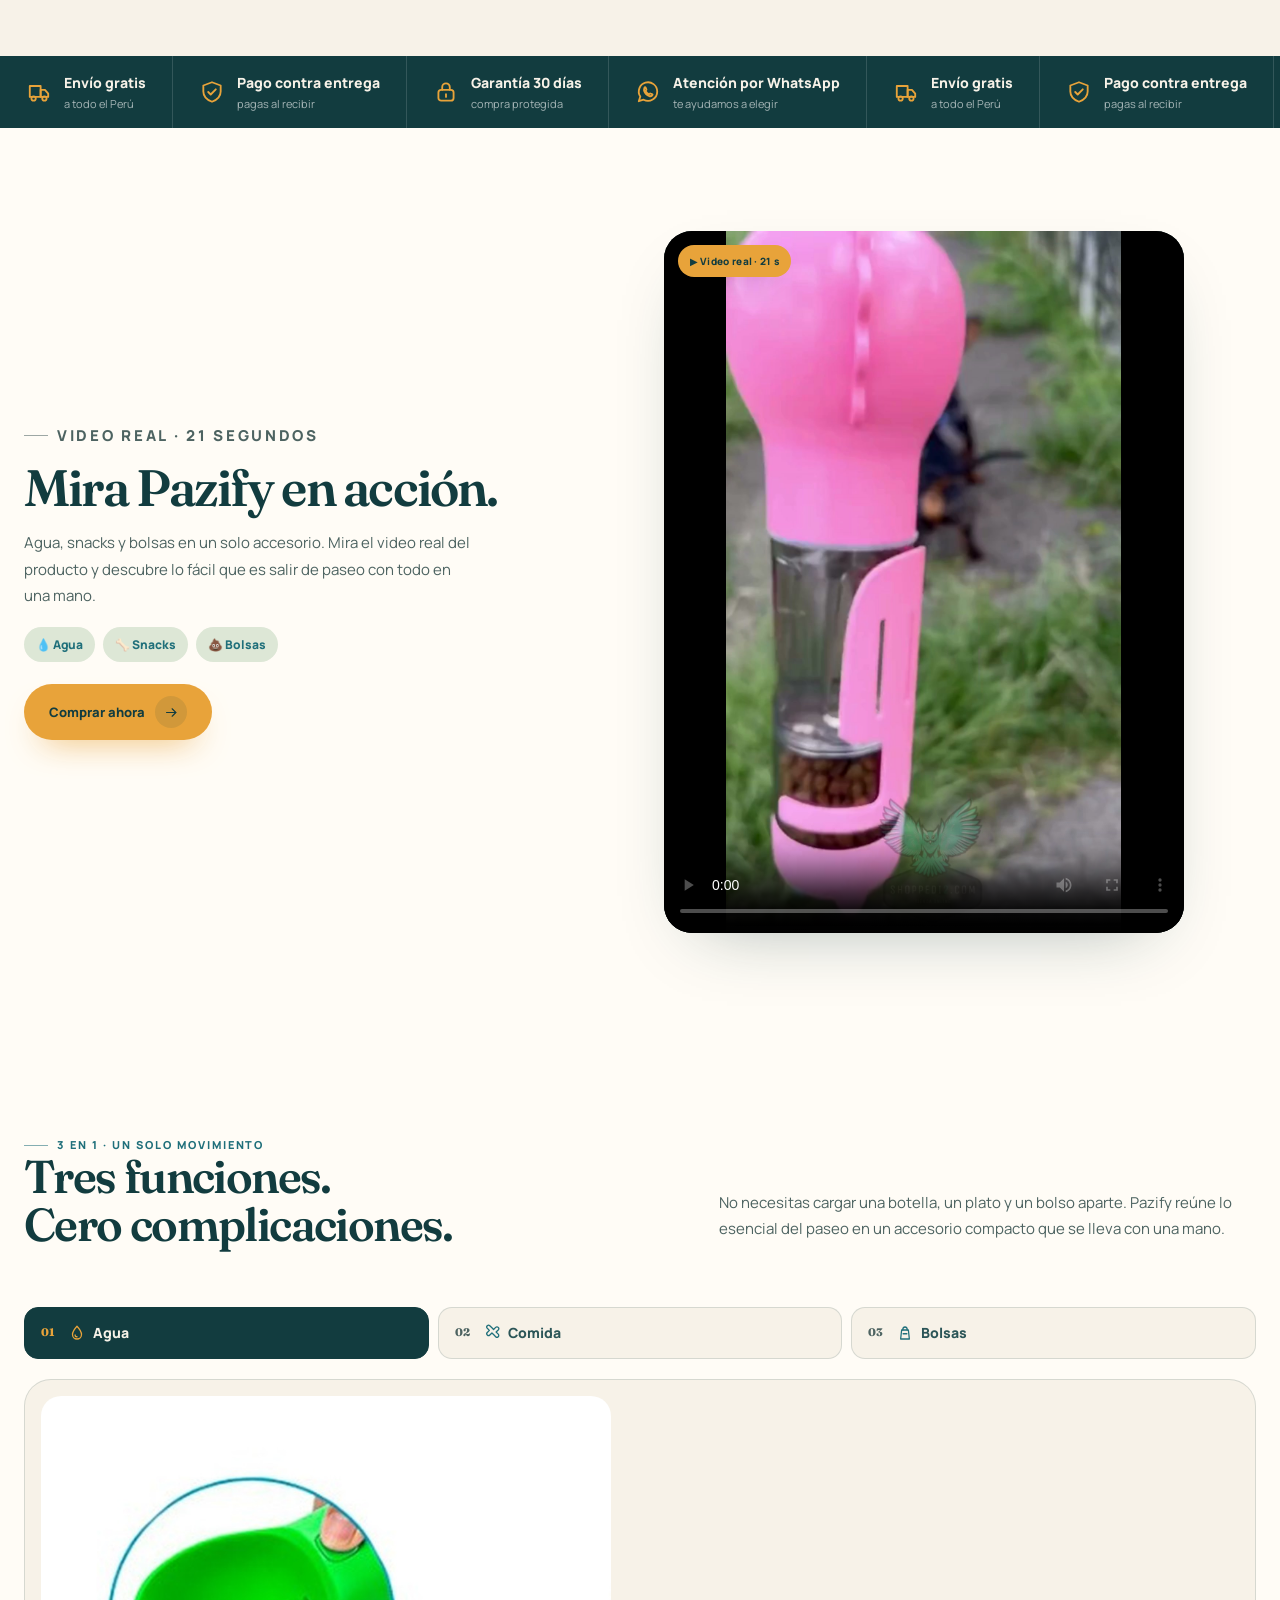
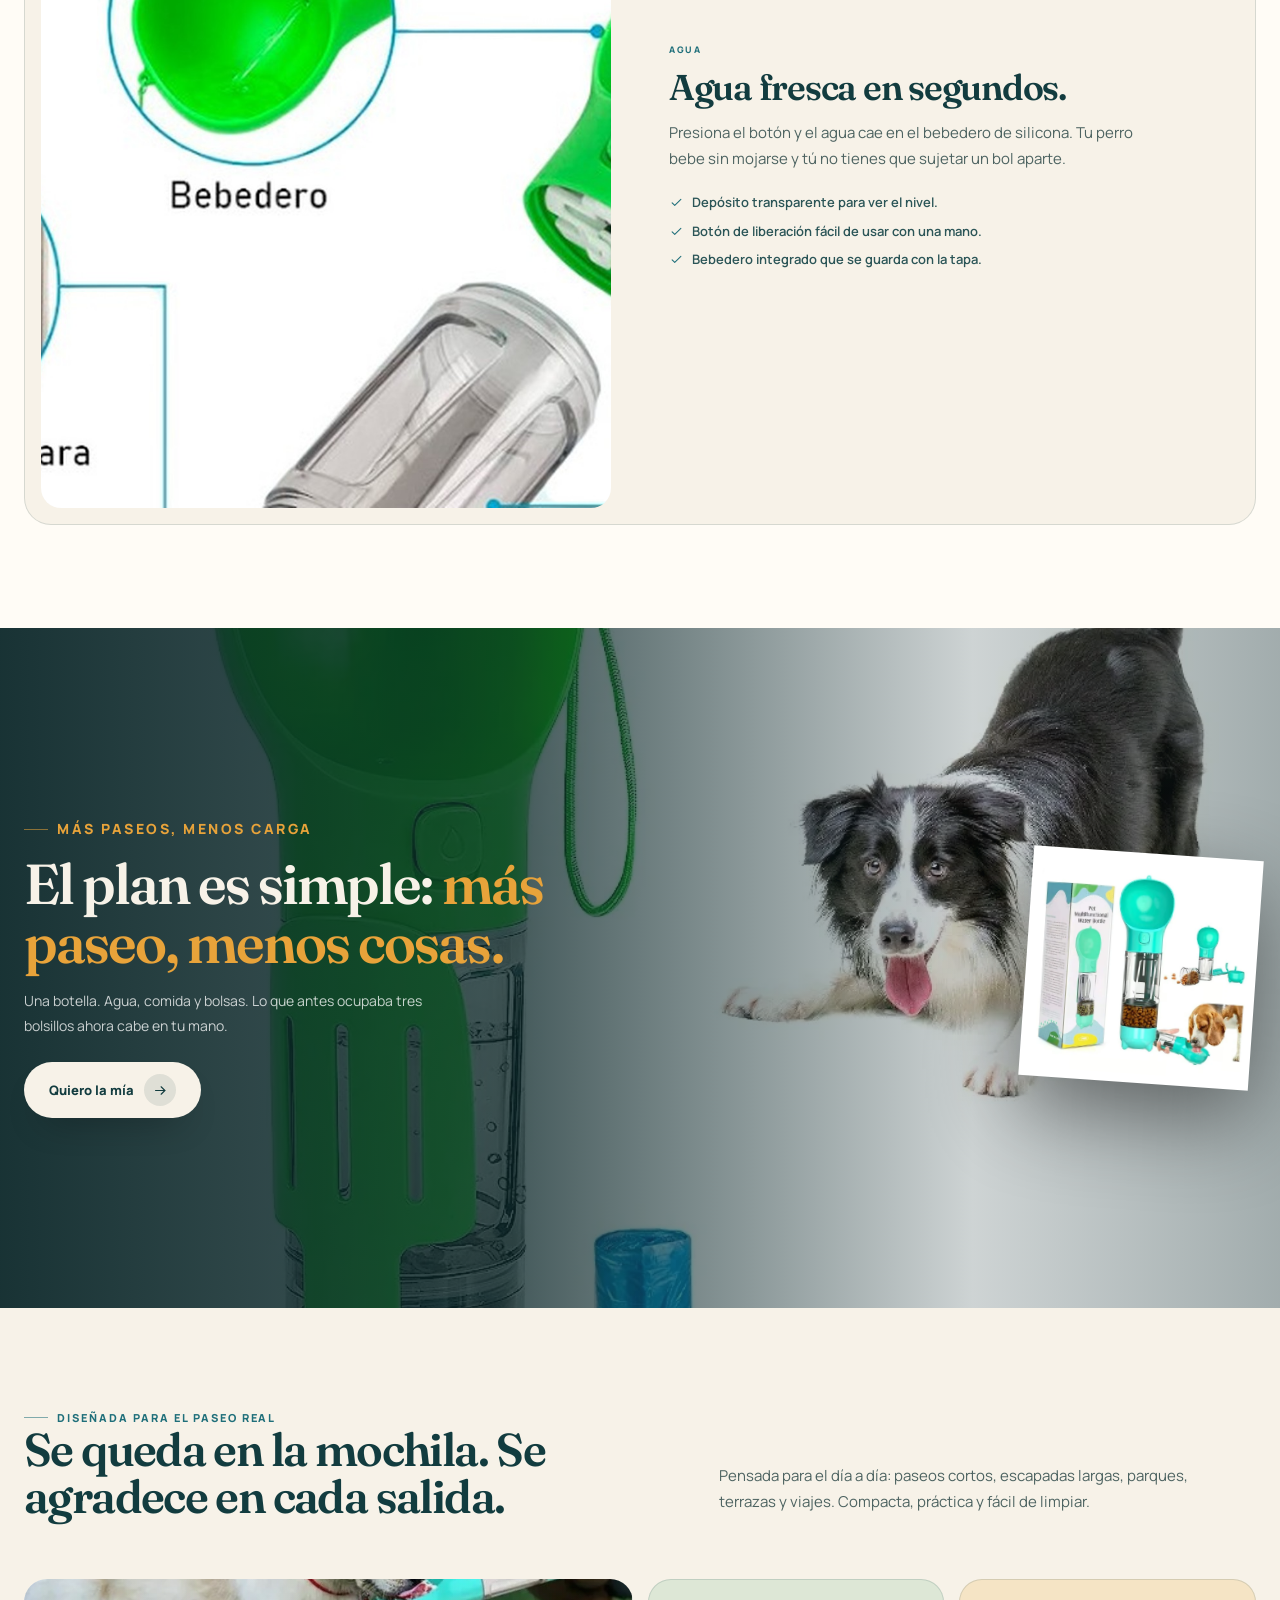
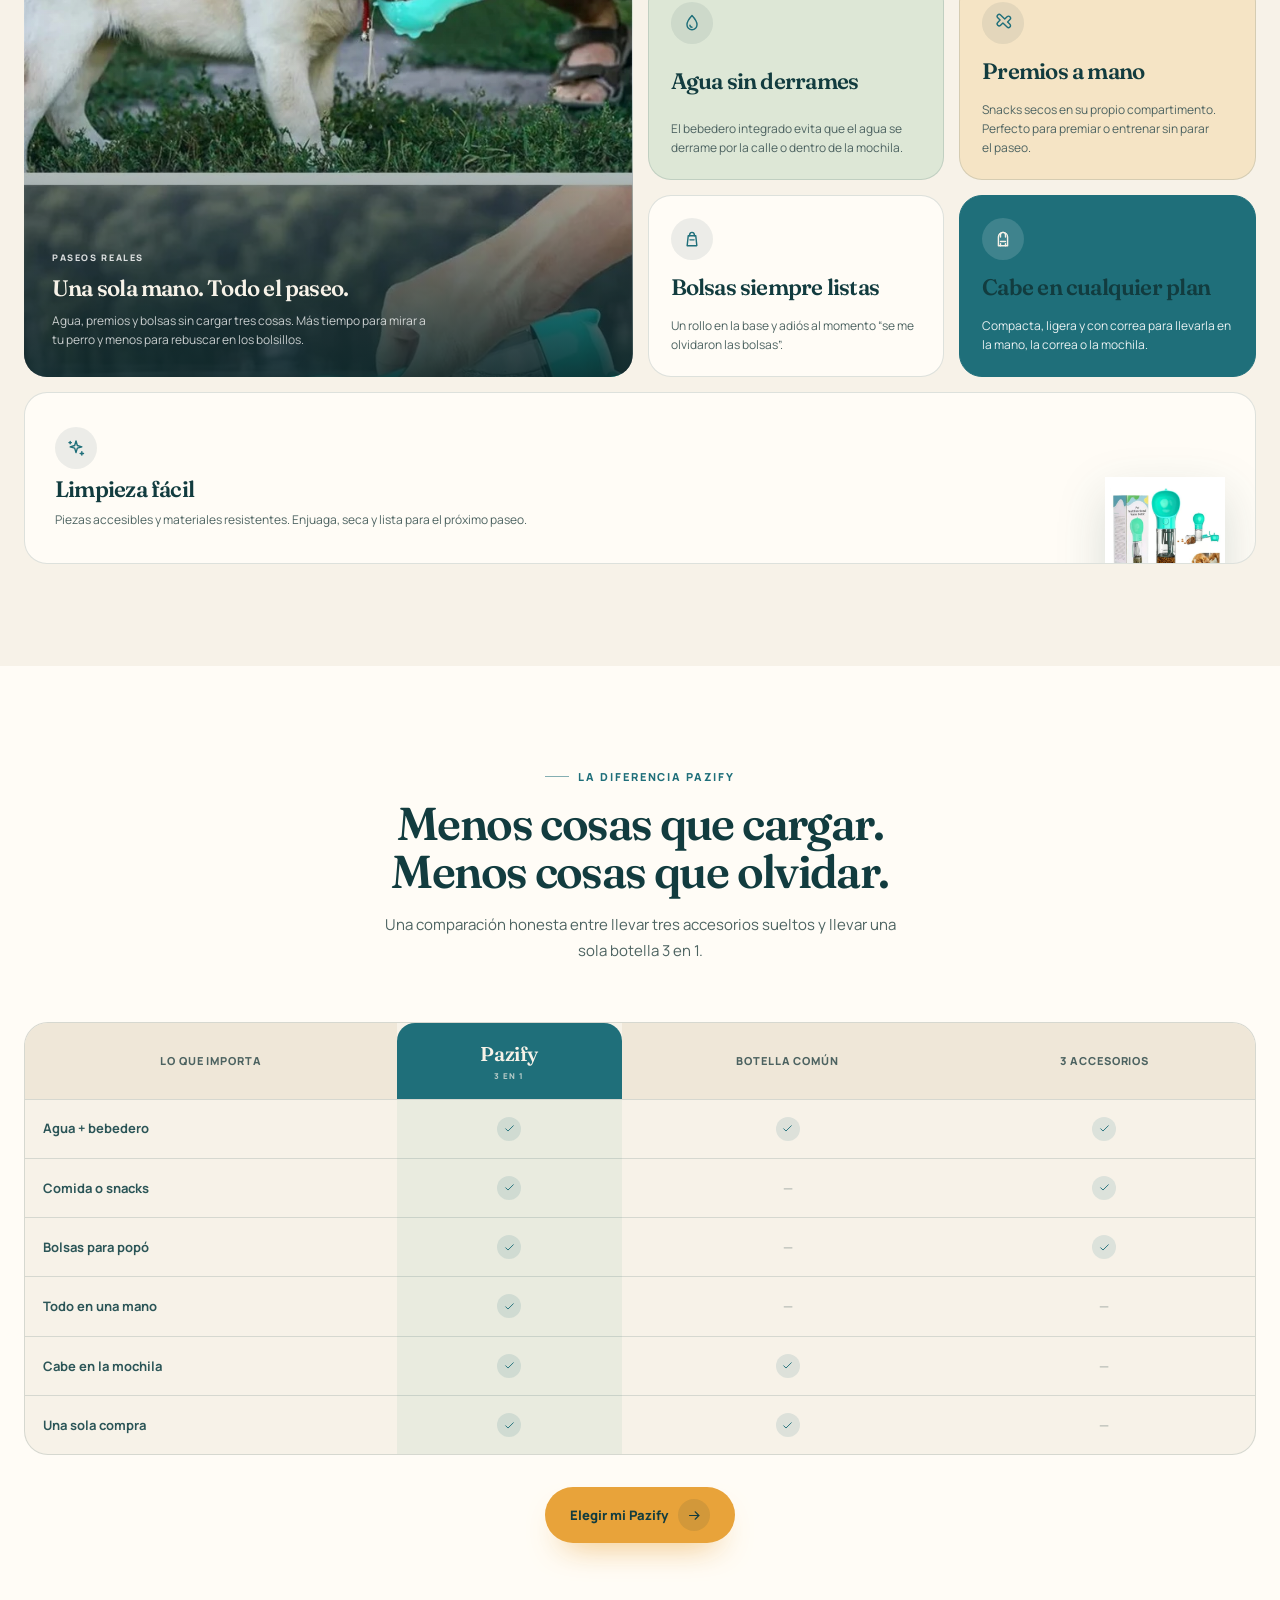
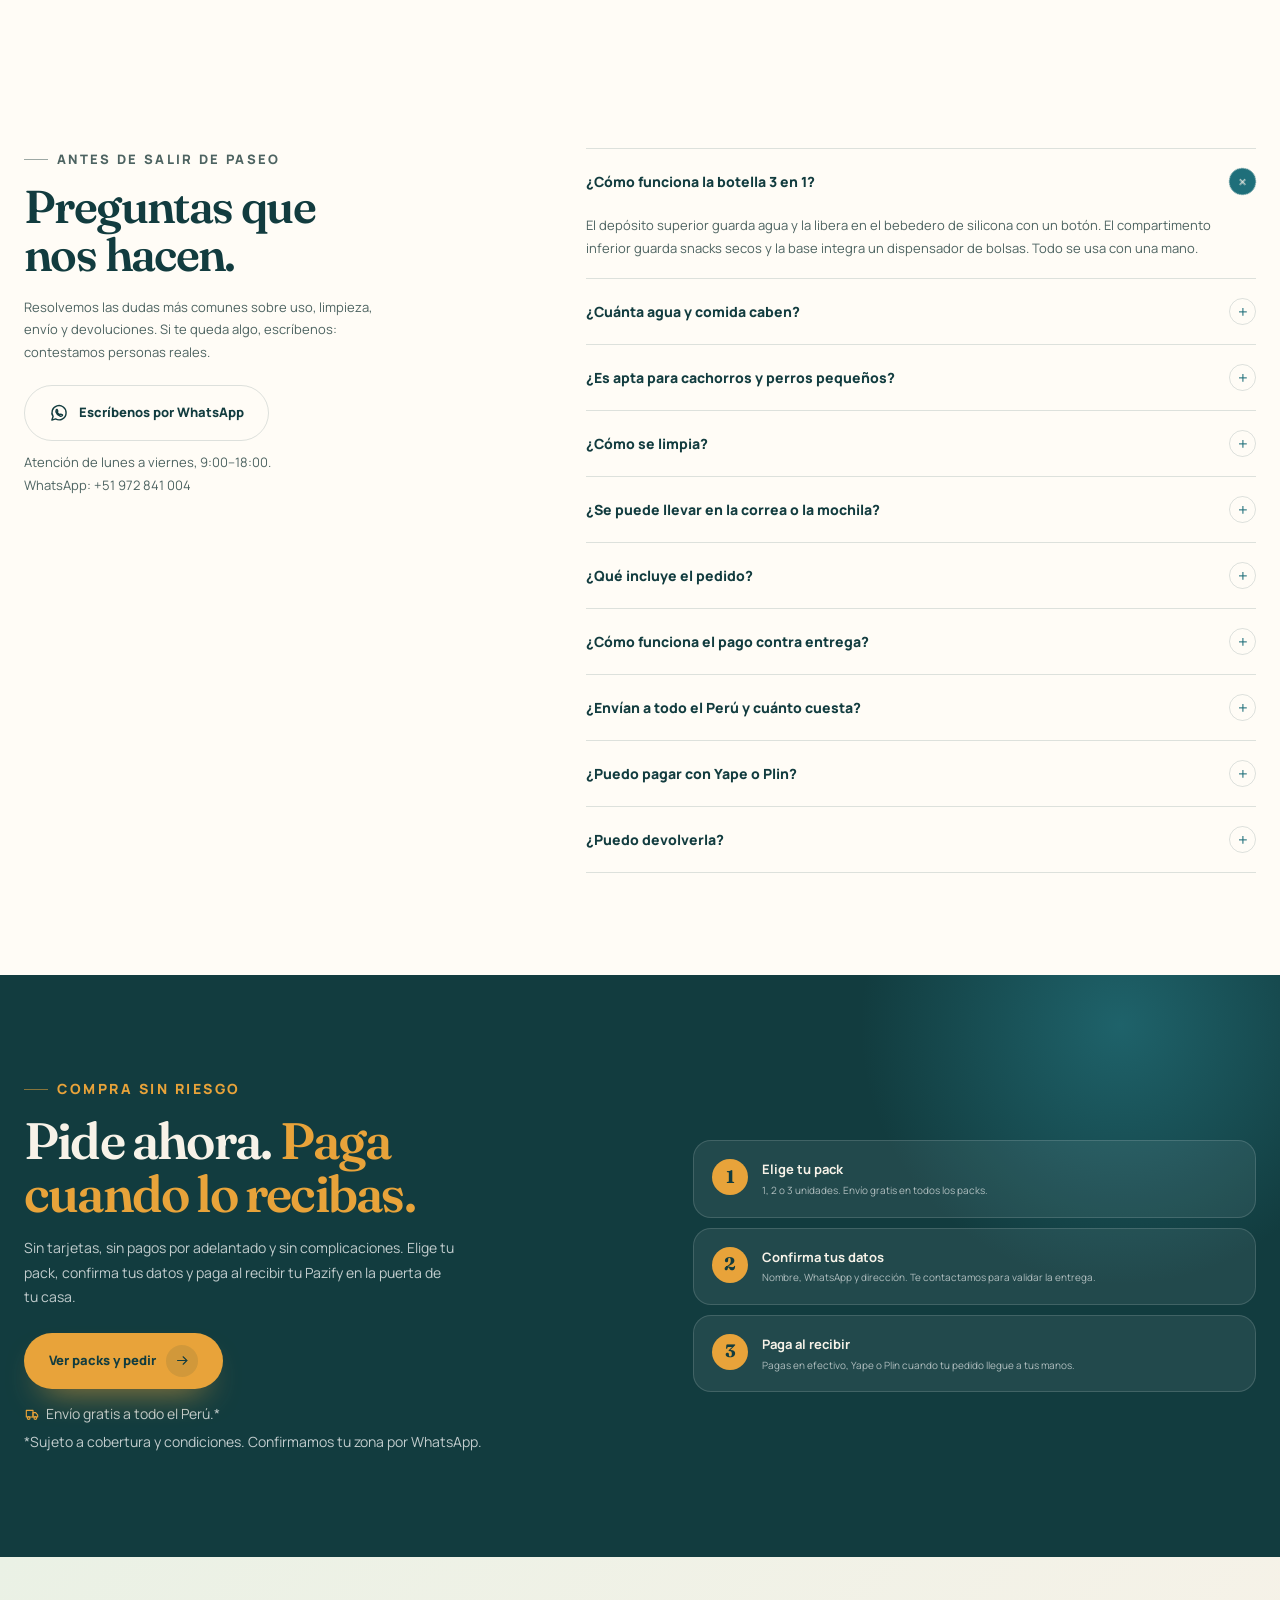
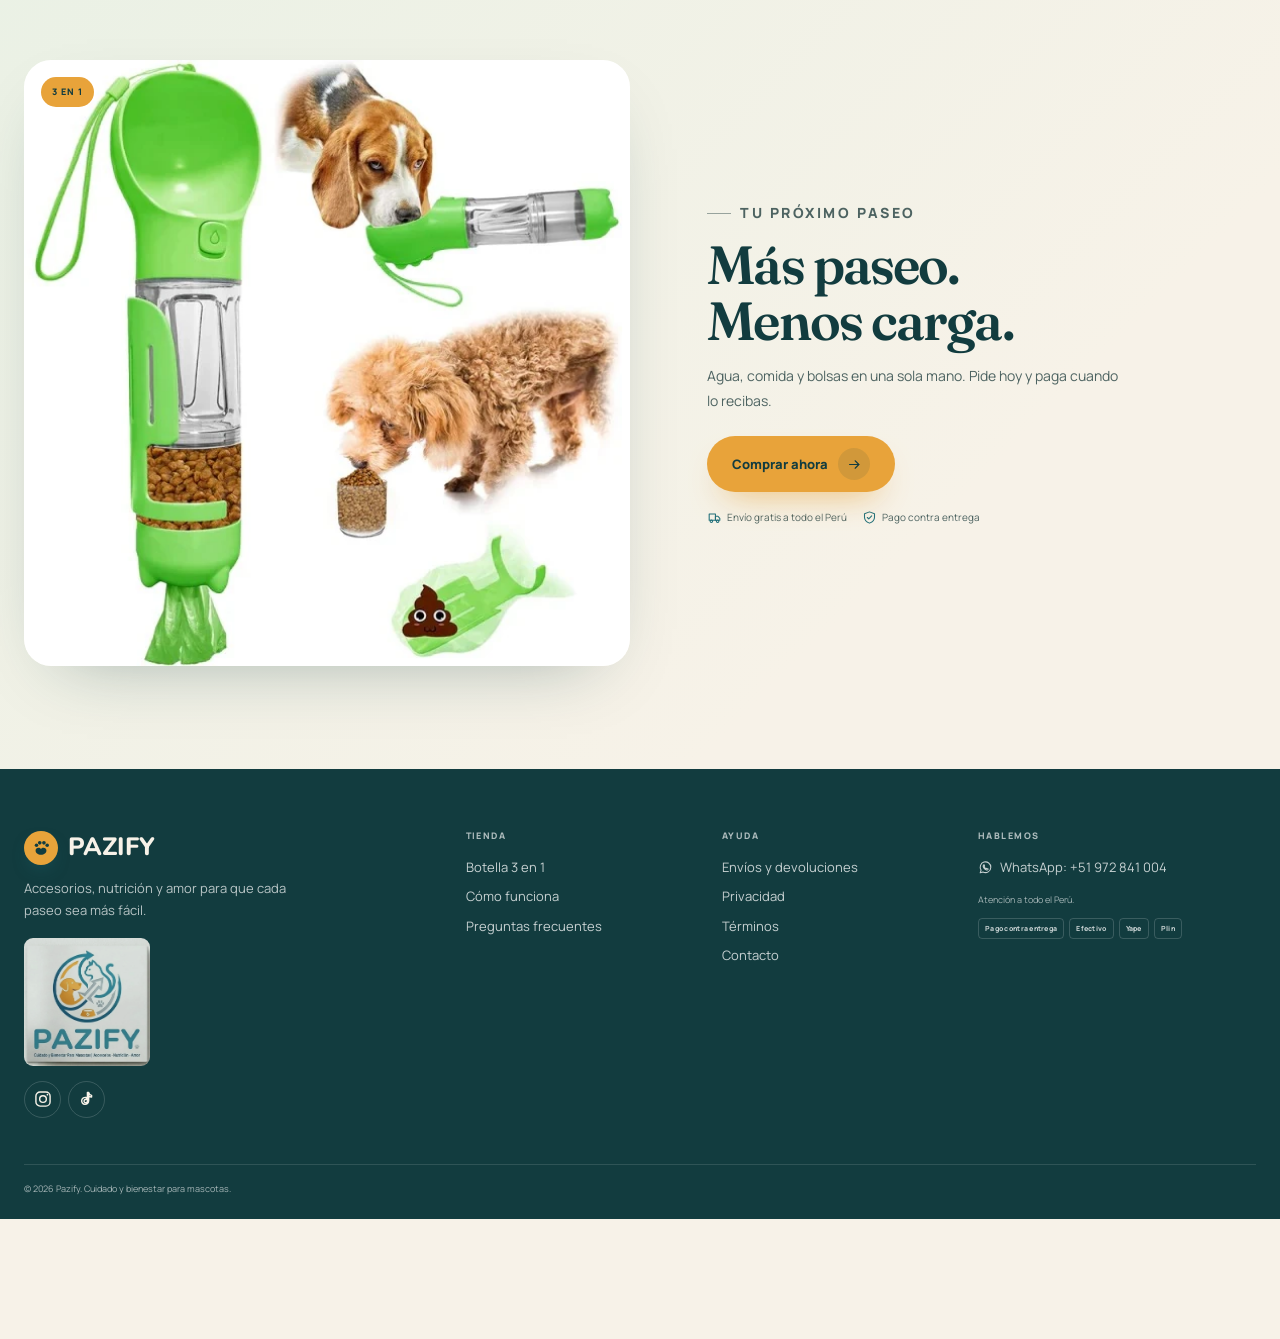
==== commit a4f1cc15: "Prepare production site: remove demo content and fake email" ====
--- a/index.html
+++ b/index.html
@@ -6,7 +6,7 @@
   <meta name="theme-color" content="#123C3F">
   <title>Pazify | Botella 3 en 1 para perros — Pago contra entrega en Perú</title>
   <meta name="description" content="Agua, comida y bolsas para popó en una sola botella. Pide en Perú y paga contra entrega. Envío gratis a todo el Perú.">
-  <meta name="robots" content="noindex,nofollow">
+  <meta name="robots" content="index,follow">
   <link rel="canonical" href="https://pazify.shop/">
 
   <meta property="og:type" content="website">
@@ -59,7 +59,7 @@
     "@type": "FAQPage",
     "mainEntity": [
       {"@type":"Question","name":"¿Cómo funciona la botella 3 en 1?","acceptedAnswer":{"@type":"Answer","text":"El depósito superior guarda agua y la libera en el bebedero de silicona con un botón. El compartimento inferior guarda snacks secos y la base integra un dispensador de bolsas."}},
-      {"@type":"Question","name":"¿Cuánta agua y comida caben?","acceptedAnswer":{"@type":"Answer","text":"Tiene capacidad compacta; las medidas exactas están pendientes de confirmación con el proveedor. Escríbenos antes de comprar."}},
+      {"@type":"Question","name":"¿Cuánta agua y comida caben?","acceptedAnswer":{"@type":"Answer","text":"Tiene una capacidad aproximada de 300 ml de agua y 150 ml de snacks. Es compacta y está pensada para paseos cortos."}},
       {"@type":"Question","name":"¿Es apta para cachorros y perros pequeños?","acceptedAnswer":{"@type":"Answer","text":"Sí, está pensada para perros de paseo. Supervisa siempre a tu perro mientras bebe o come y elige un tamaño adecuado para él."}},
       {"@type":"Question","name":"¿Cómo se limpia?","acceptedAnswer":{"@type":"Answer","text":"Lava a mano con agua tibia y jabón suave antes y después de cada uso. Enjuaga bien y deja secar al aire todas las piezas."}},
       {"@type":"Question","name":"¿Pago contra entrega?","acceptedAnswer":{"@type":"Answer","text":"Sí. Pides sin pagar y pagas cuando recibes tu Pazify. Coordinamos la entrega por WhatsApp y el envío es gratis a todo el Perú."}},
@@ -196,7 +196,7 @@
 
             <button class="video-thumb" type="button" data-video-open>
               <span class="play-dot"><svg class="icon"><use href="#i-play"/></svg></span>
-              <span><strong>Video demo</strong><small>21 segundos · ver video</small></span>
+              <span><strong>Video del producto</strong><small>21 segundos · ver video</small></span>
               <svg class="icon"><use href="#i-arrow-right"/></svg>
             </button>
 
@@ -319,7 +319,7 @@
                 <p><strong>Pago:</strong> contra entrega en todo el Perú. Pagas cuando recibes tu pedido.</p>
                 <p><strong>Cuidado:</strong> lava a mano con agua tibia y jabón suave antes y después de cada uso. Seca al aire.</p>
                 <p><strong>Seguridad:</strong> supervisa siempre a tu perro mientras bebe o come. No es un juguete.</p>
-                <p class="small-note">Capacidad aproximada: 300 ml de agua y 150 ml de snacks, según el proveedor. Confirma medidas exactas antes de publicar.</p>
+                <p class="small-note">Capacidad aproximada: 300 ml de agua y 150 ml de snacks, según el proveedor.</p>
               </div>
             </details>
           </div>
@@ -561,7 +561,7 @@
           </details>
           <details class="faq-item">
             <summary>¿Cuánta agua y comida caben? <span class="faq-icon" aria-hidden="true">+</span></summary>
-            <div class="faq-answer"><p>El depósito de agua es de 300 ml y el compartimento de snacks de 150 ml, según el proveedor. Son capacidades aproximadas; confirma las medidas exactas antes de publicar.</p></div>
+            <div class="faq-answer"><p>El depósito de agua es de 300 ml y el compartimento de snacks de 150 ml, según el proveedor. Son capacidades aproximadas.</p></div>
           </details>
           <details class="faq-item">
             <summary>¿Es apta para cachorros y perros pequeños? <span class="faq-icon" aria-hidden="true">+</span></summary>
@@ -680,8 +680,7 @@
       <div class="footer-col footer-contact">
         <h3>Hablemos</h3>
         <a data-whatsapp-link href="https://wa.me/51972841004?text=Hola%20Pazify%2C%20tengo%20una%20duda%20sobre%20la%20botella%203%20en%201" target="_blank" rel="noopener"><svg class="icon"><use href="#i-whatsapp"/></svg> WhatsApp: +51 972 841 004</a>
-        <a href="mailto:hola@pazify.com"><svg class="icon"><use href="#i-mail"/></svg> hola@pazify.com</a>
-        <p class="footer-note">Atención a todo el Perú · Lun–Vie, 9:00–18:00.</p>
+        <p class="footer-note">Atención a todo el Perú.</p>
         <div class="payment-chips">
           <span>Pago contra entrega</span><span>Efectivo</span><span>Yape</span><span>Plin</span>
         </div>
@@ -690,7 +689,6 @@
 
     <div class="container footer-bottom">
       <p>© 2026 Pazify. Cuidado y bienestar para mascotas.</p>
-      <p class="demo-note" data-demo-only hidden>Sitio de demostración: reemplaza reseñas, precios, WhatsApp y políticas antes de publicar.</p>
     </div>
   </footer>
 
@@ -782,7 +780,6 @@
             <span>Acepto la <a href="legal.html#privacidad" target="_blank" rel="noopener">política de privacidad</a> y los <a href="legal.html#terminos" target="_blank" rel="noopener">términos</a>.</span>
           </label>
           <p class="form-note" data-order-status role="status"></p>
-          <p class="demo-order-note" data-demo-order-note hidden>Modo demostración: este pedido no se registrará.</p>
           <button class="btn btn-primary btn-full btn-cta" type="submit">Confirmar pedido <span class="btn-icon"><svg class="icon"><use href="#i-check"/></svg></span></button>
           <p class="checkout-note">Contra entrega: pagas al recibir. Pago con tarjeta: próximamente.</p>
         </form>
@@ -832,7 +829,7 @@
           Tu navegador no soporta video HTML5.
         </video>
       </div>
-      <p class="eyebrow">VIDEO DEMO</p>
+      <p class="eyebrow">VIDEO DEL PRODUCTO</p>
       <h2 id="video-title">Mira Pazify en acción.</h2>
       <p>Agua, snacks y bolsas en un solo accesorio. Mira el video del producto y luego revisa los detalles en “Cómo funciona”.</p>
       <a class="btn btn-primary" href="#como-funciona" data-close-modal>Ver cómo funciona <span class="btn-icon"><svg class="icon"><use href="#i-arrow-right"/></svg></span></a>
